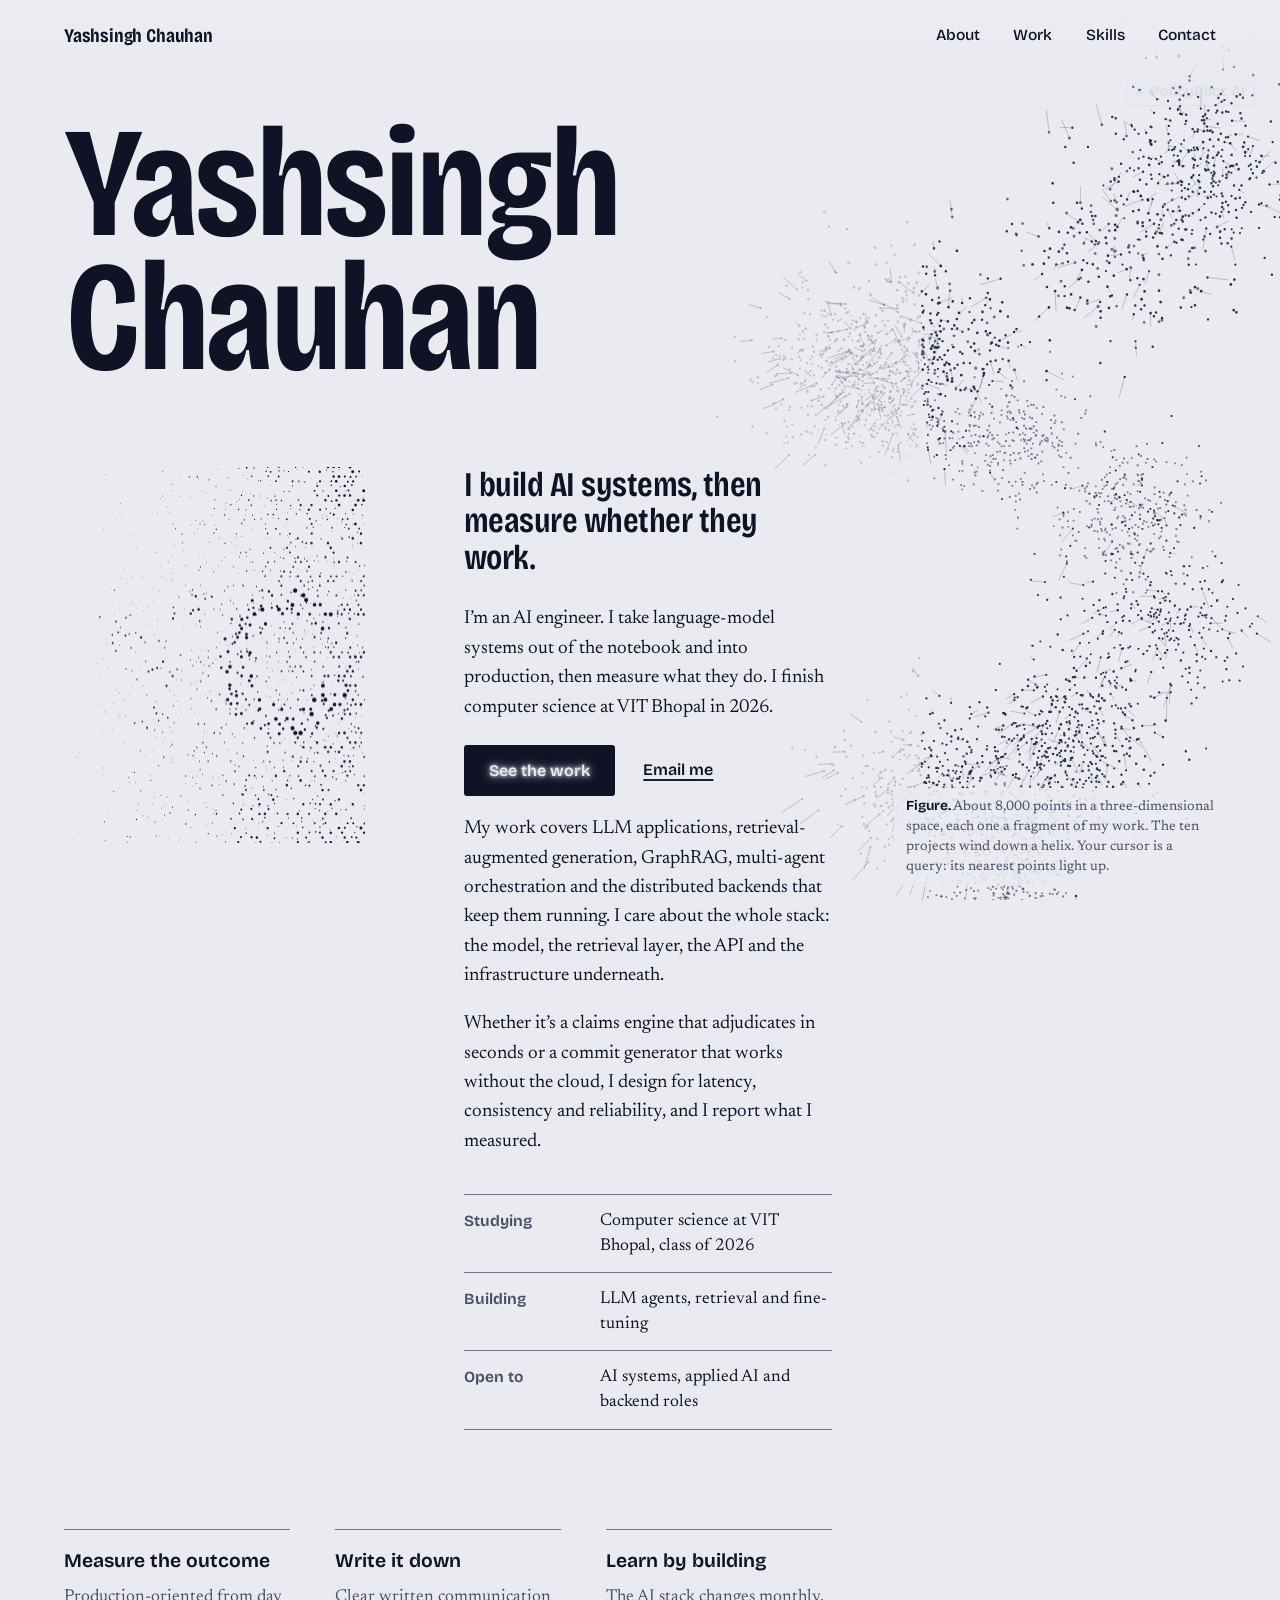
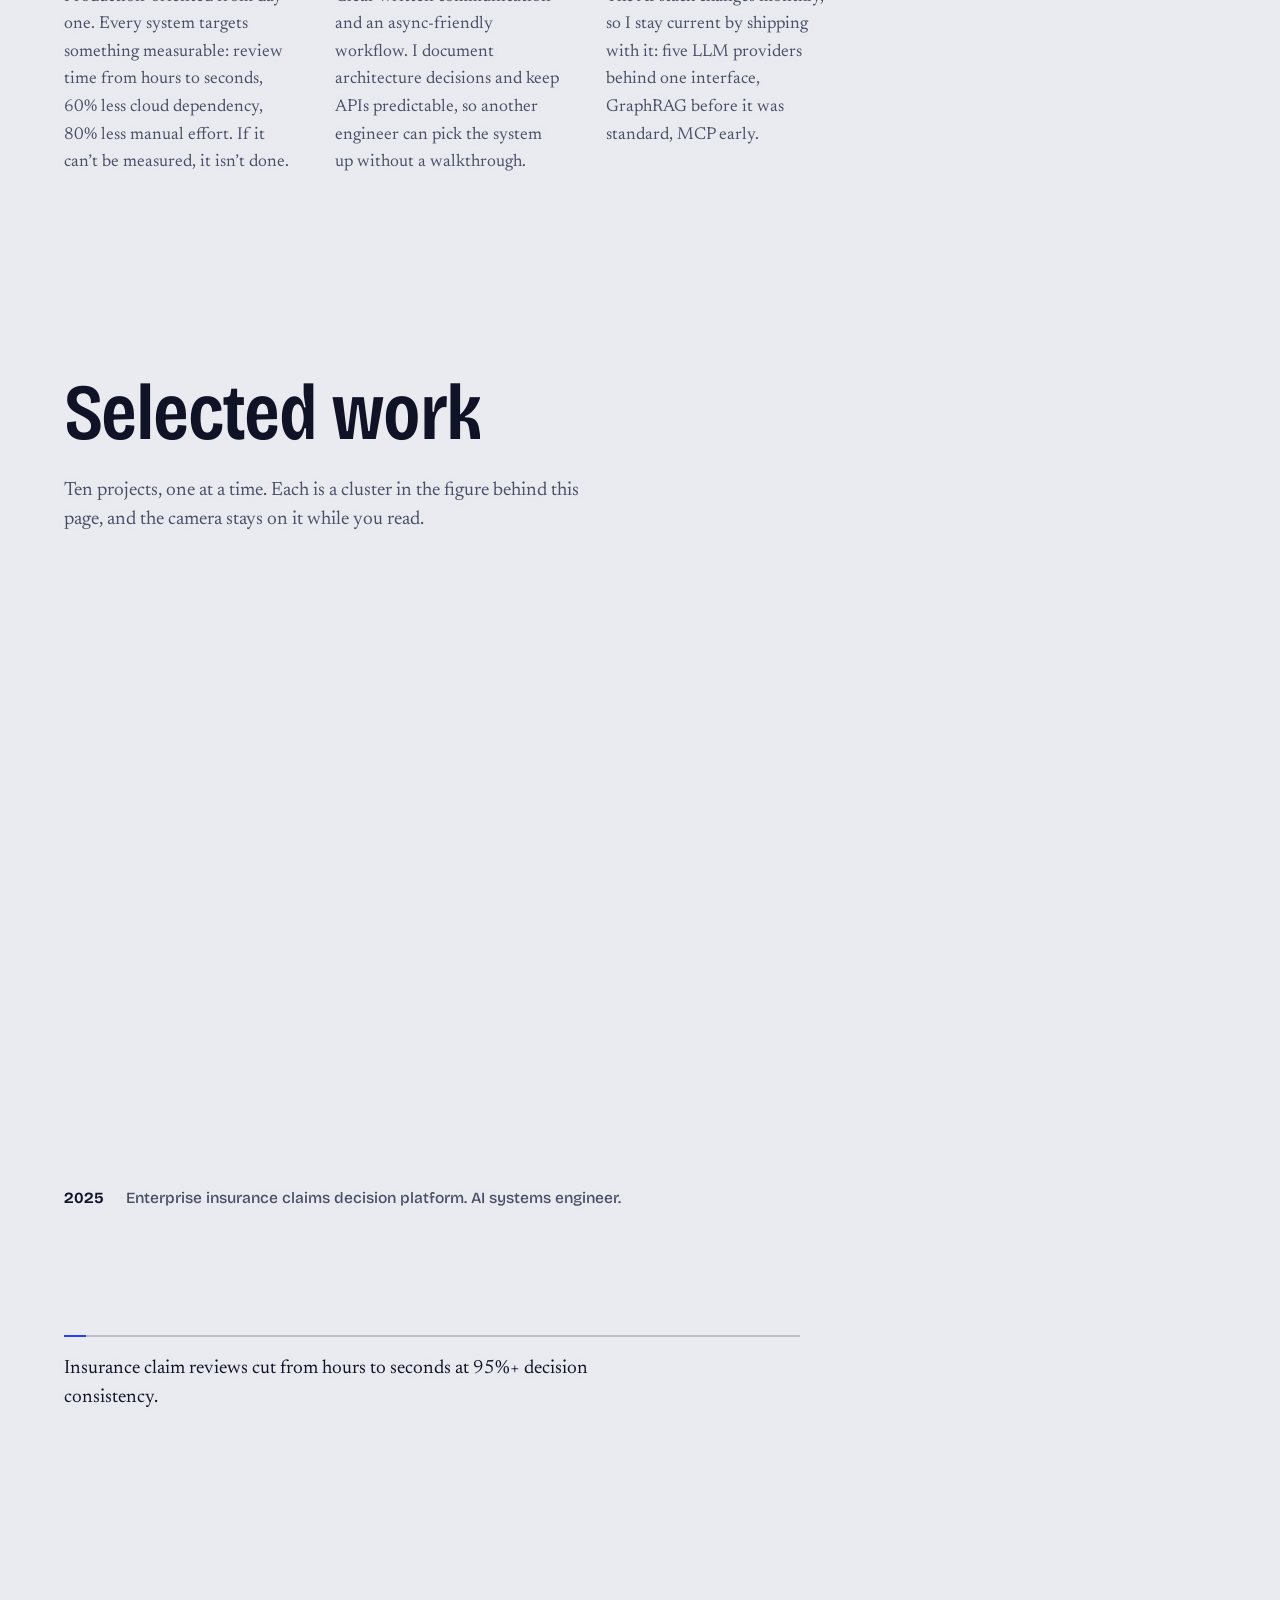
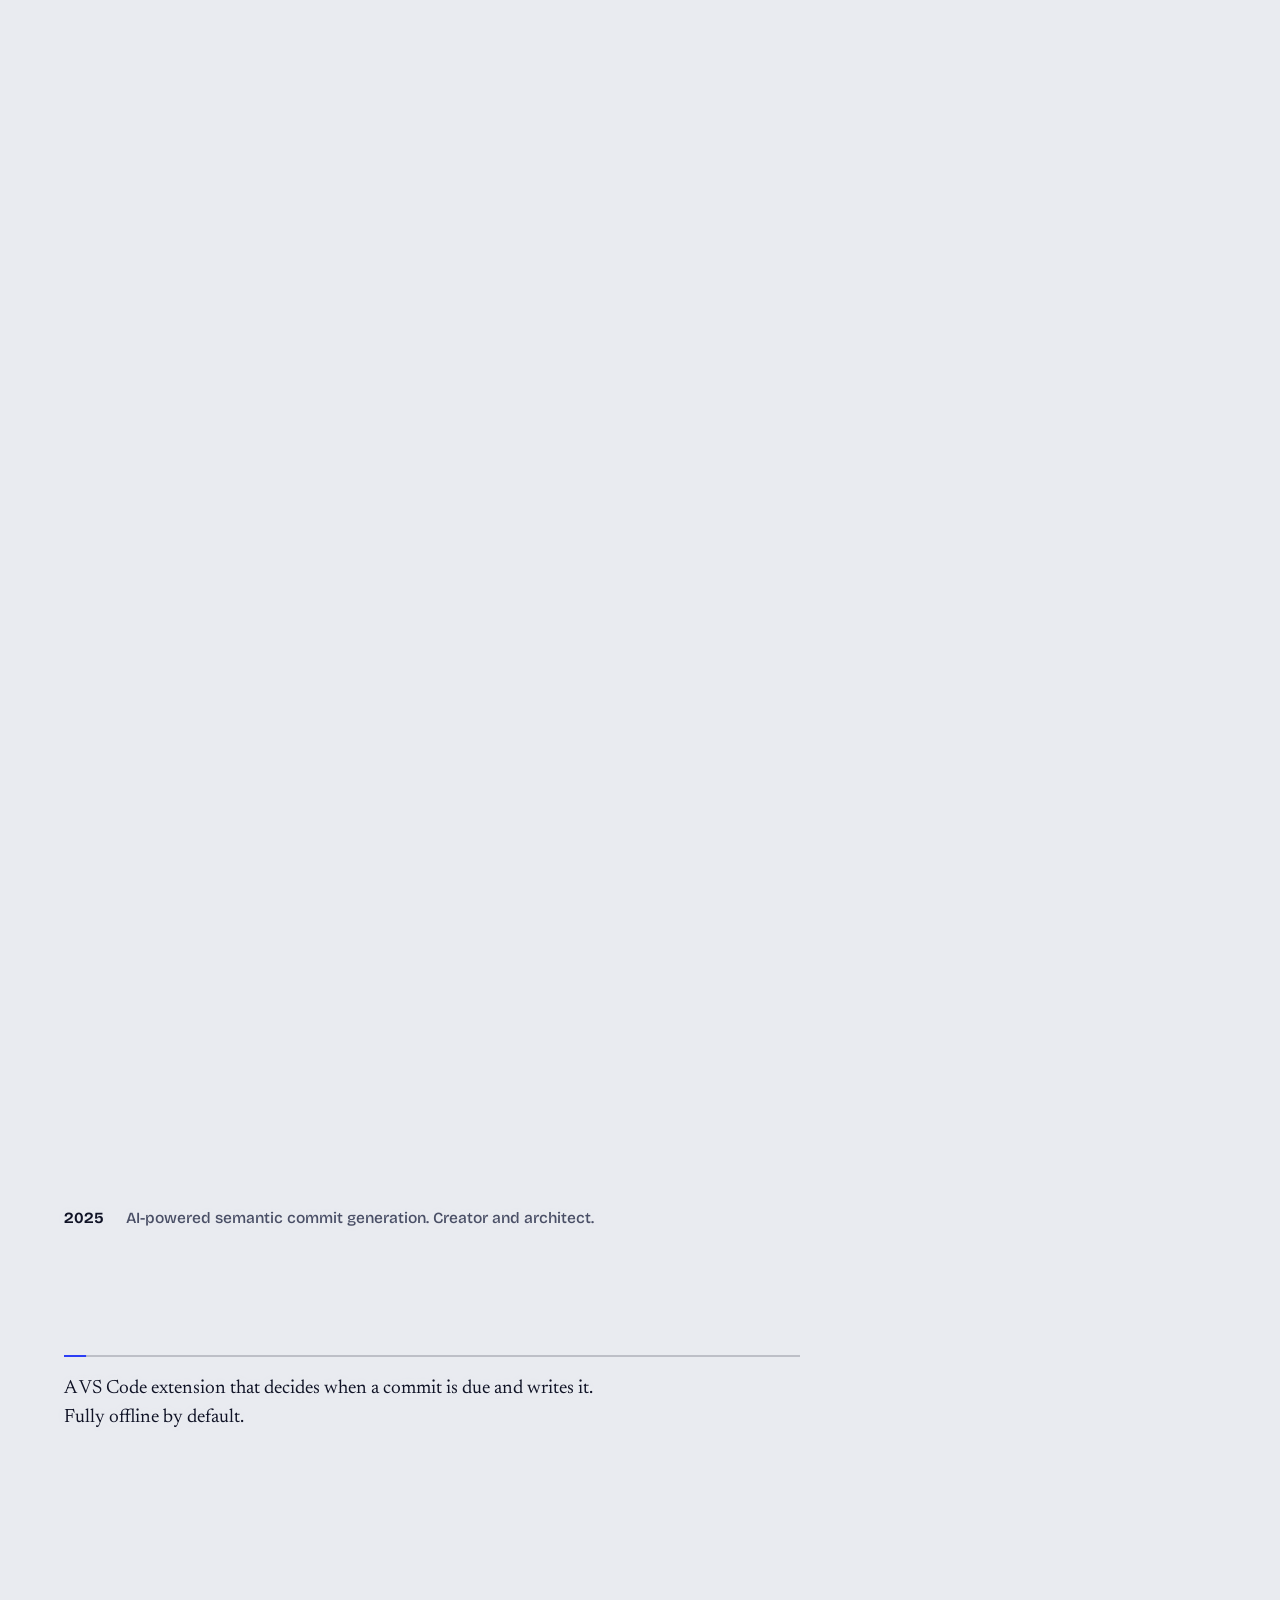
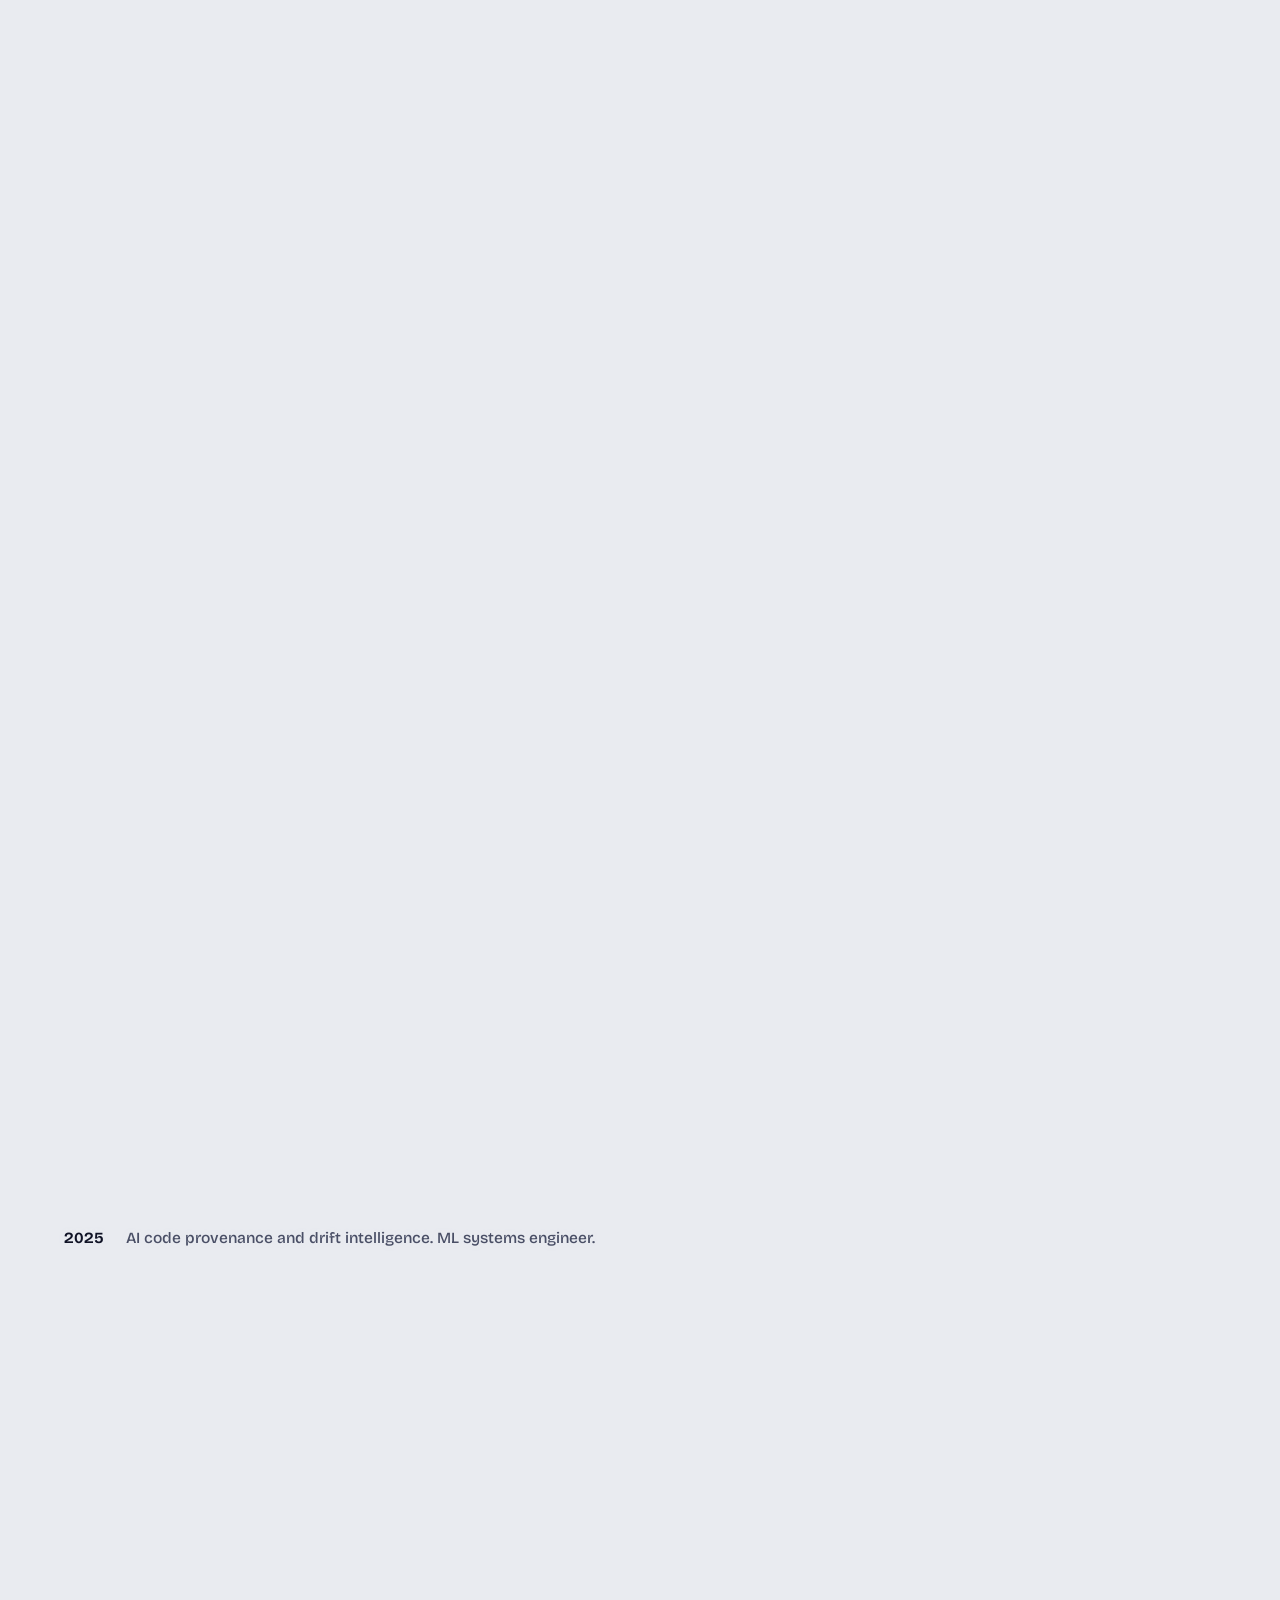
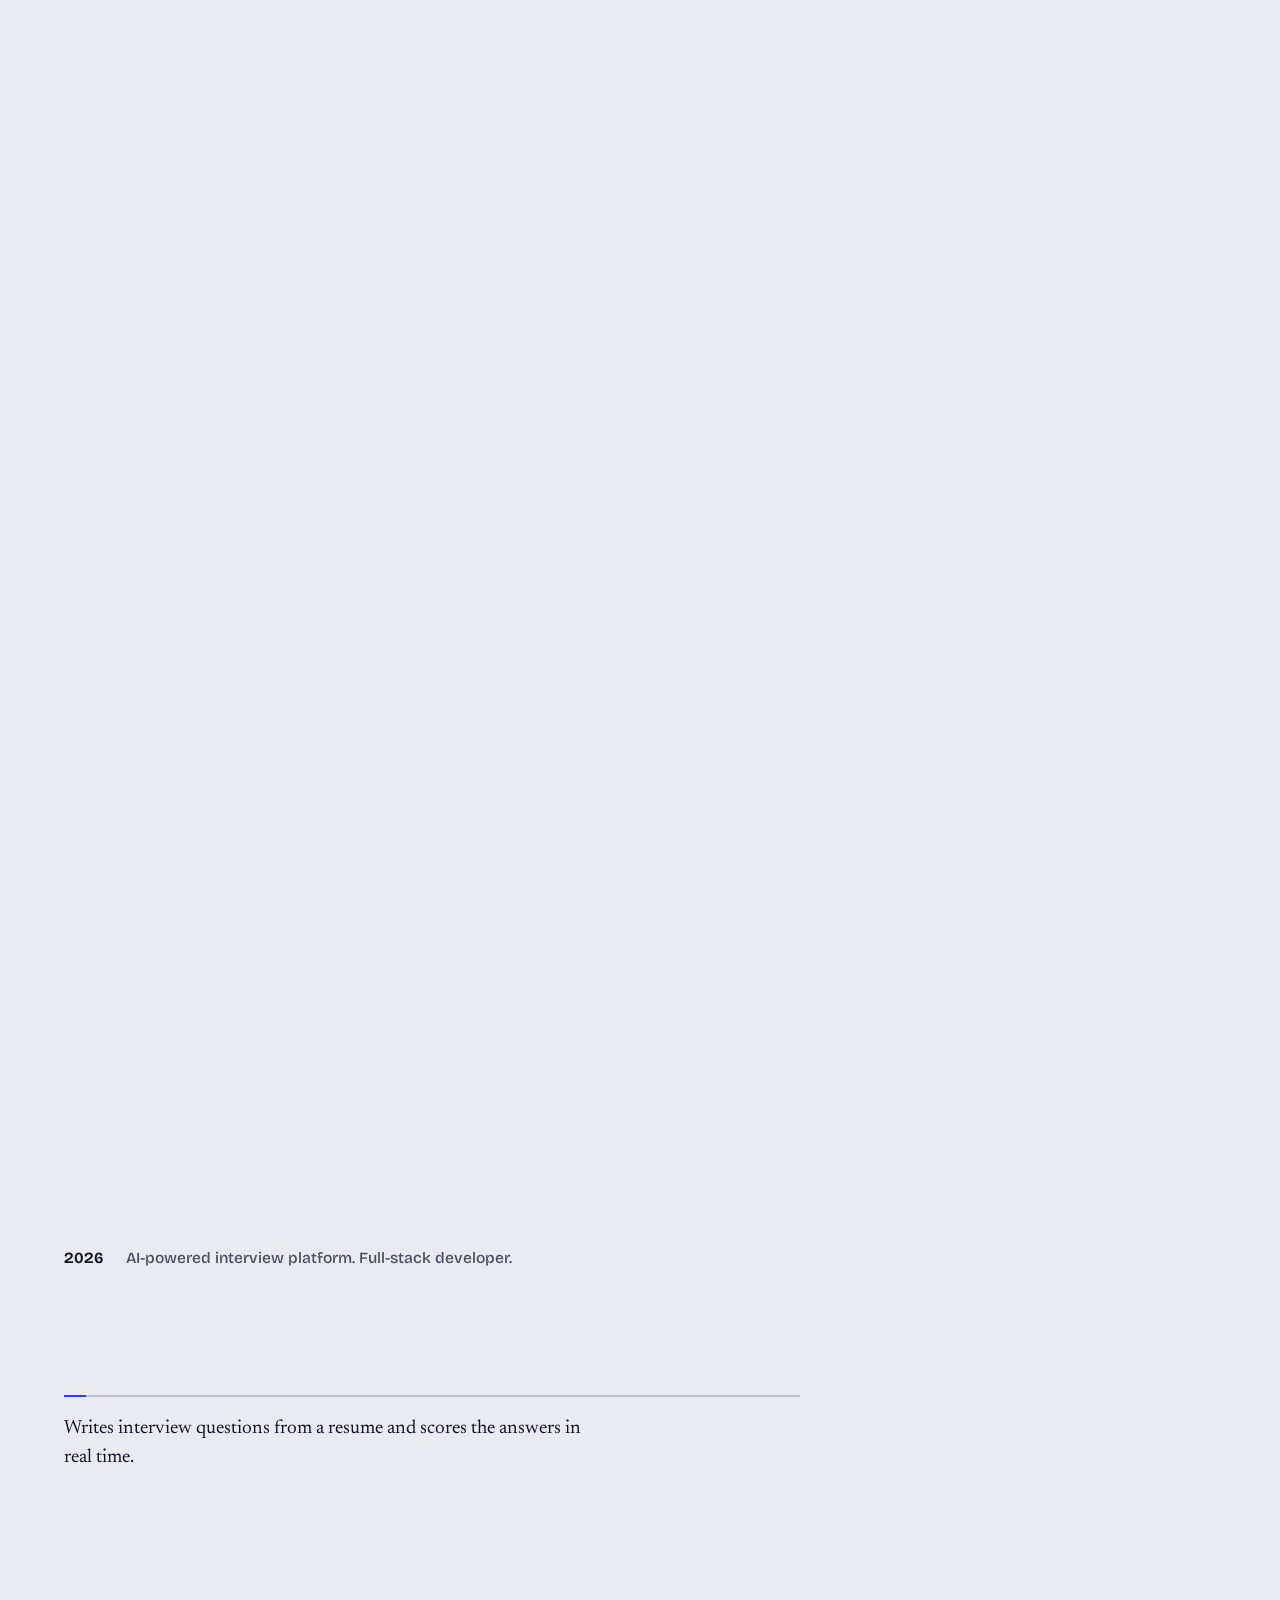
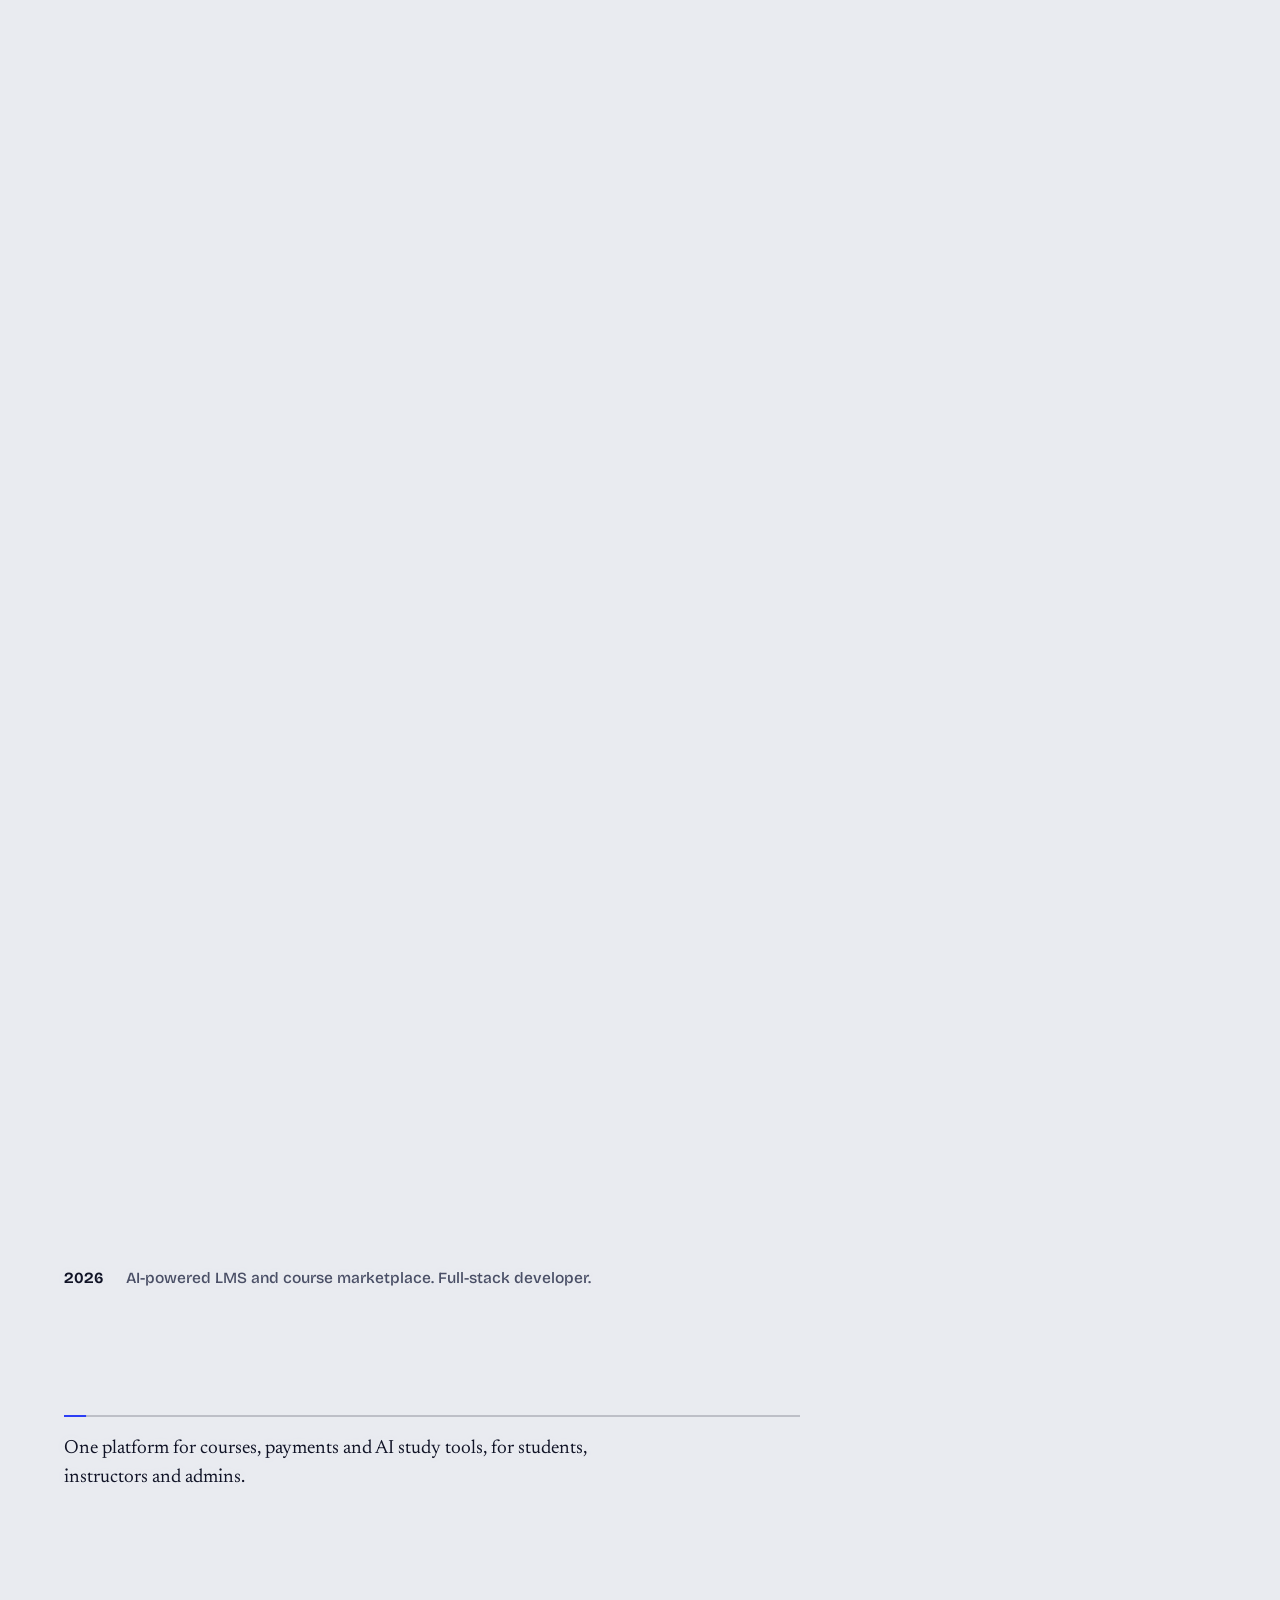
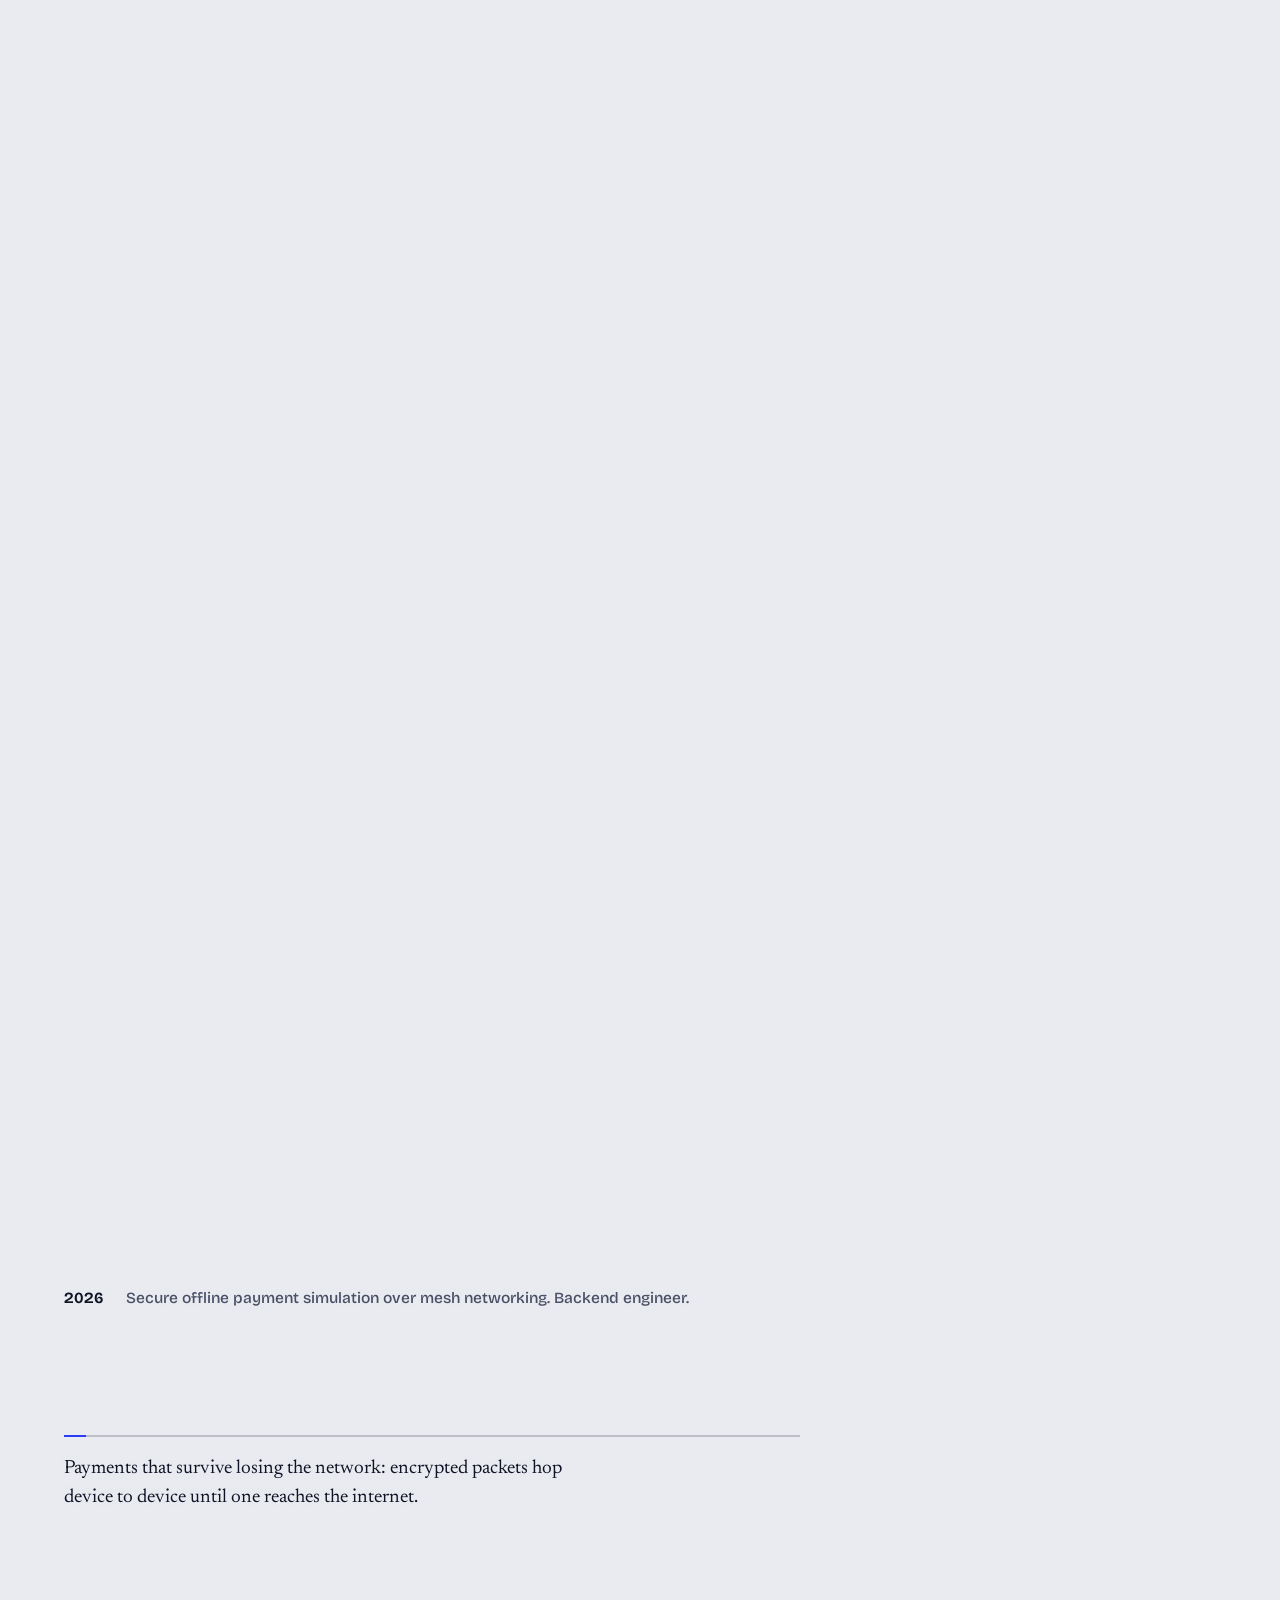
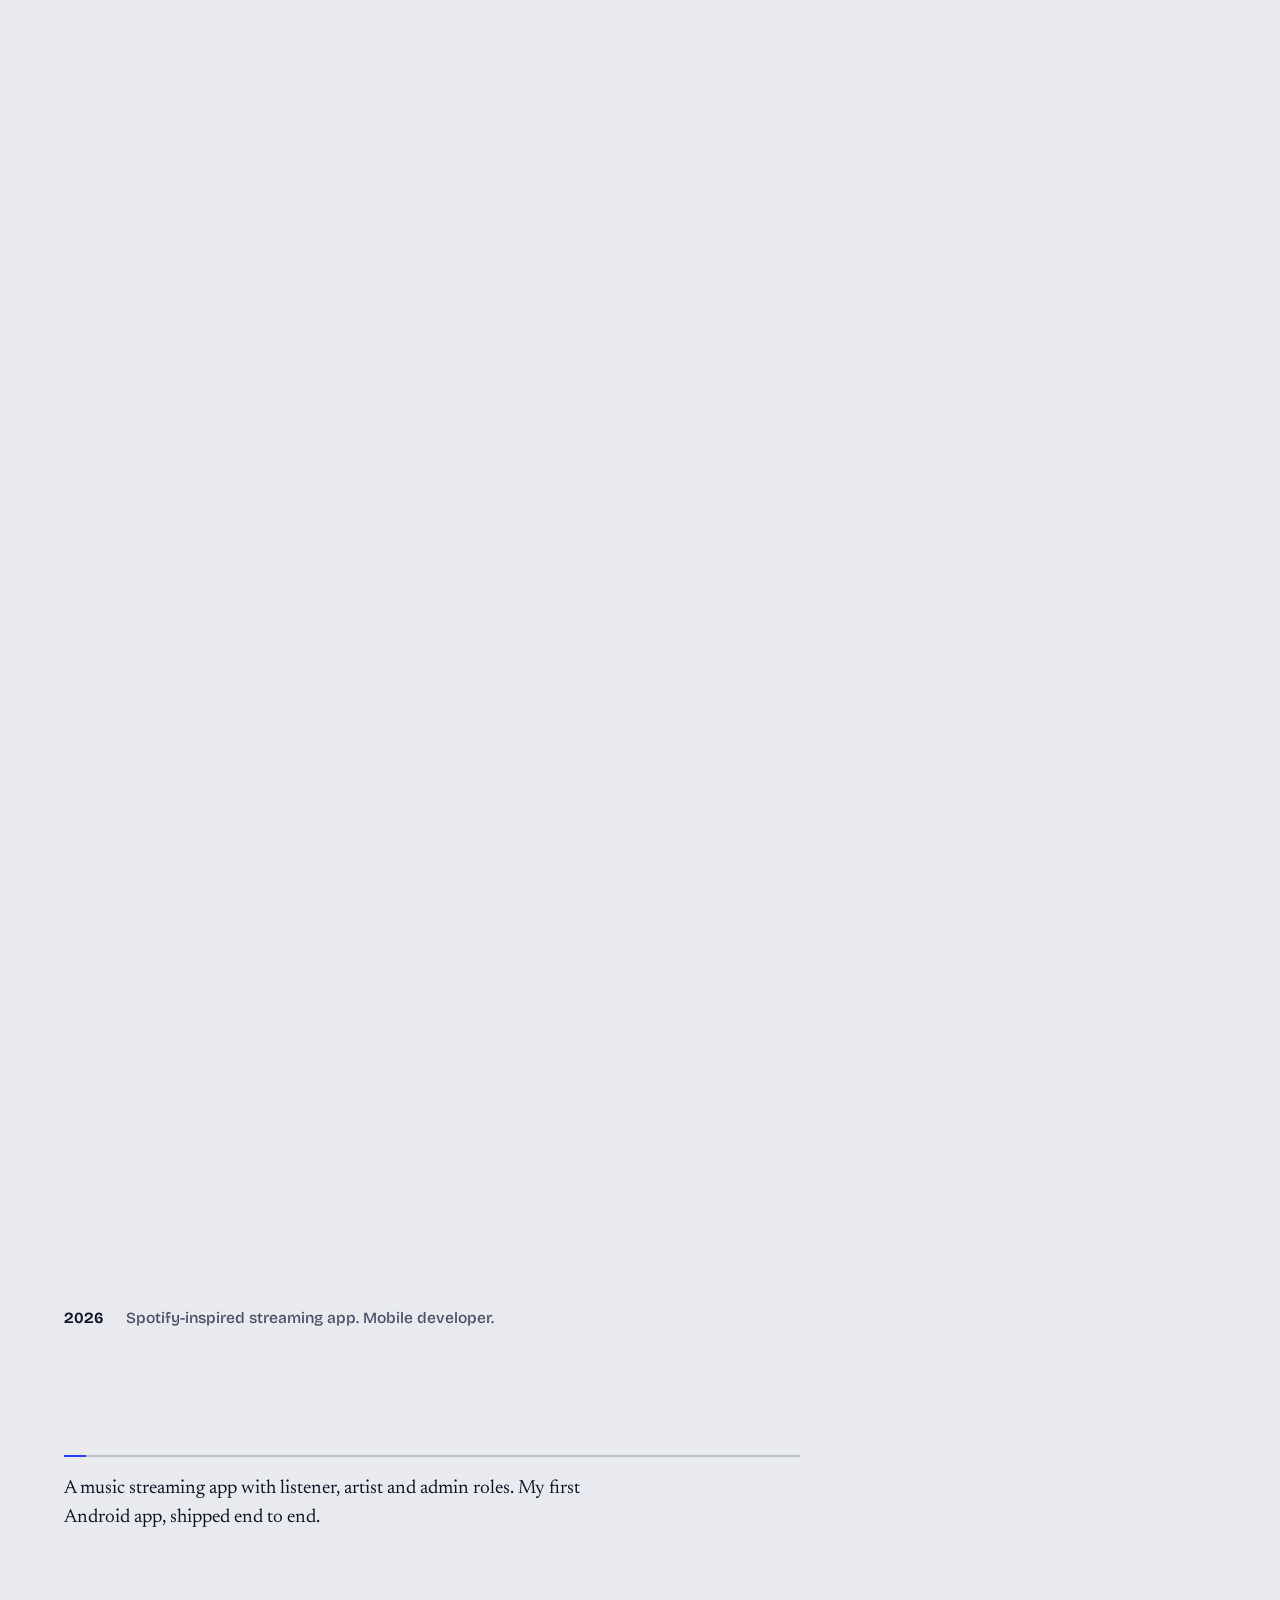
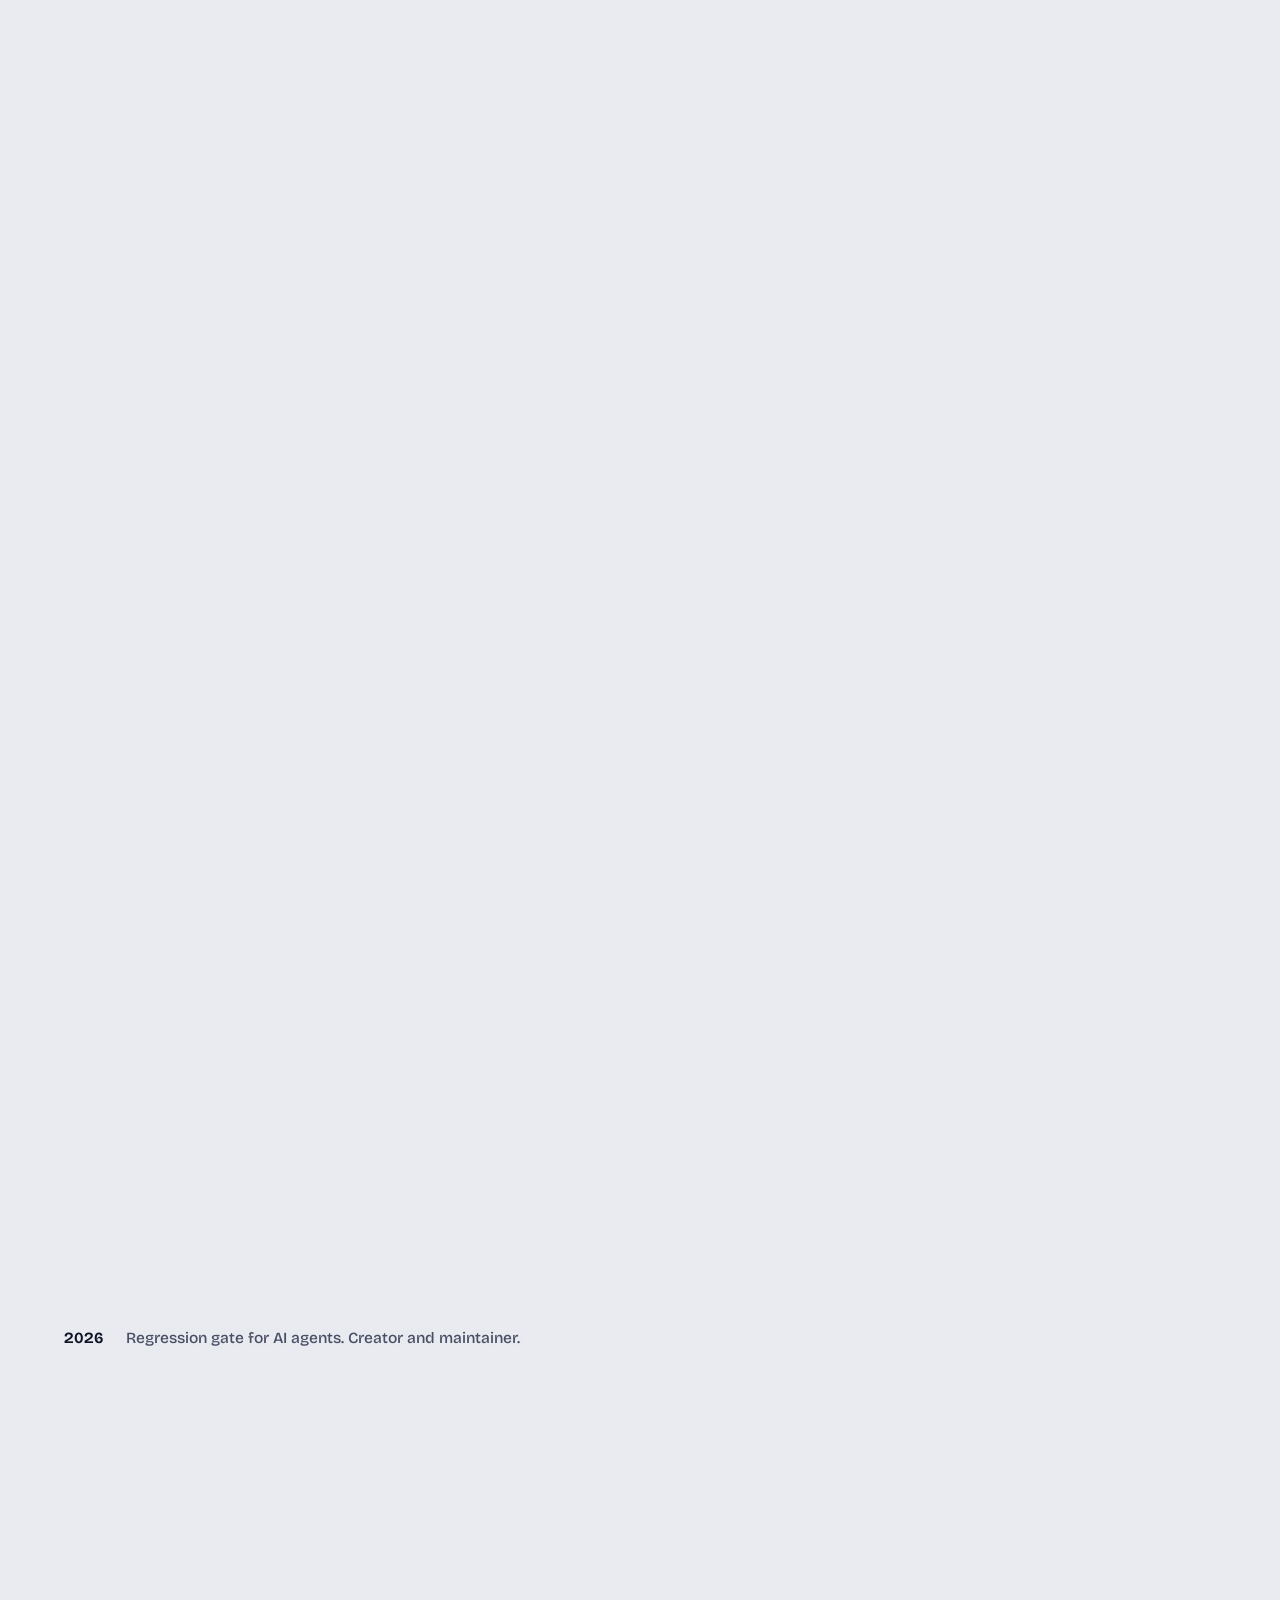
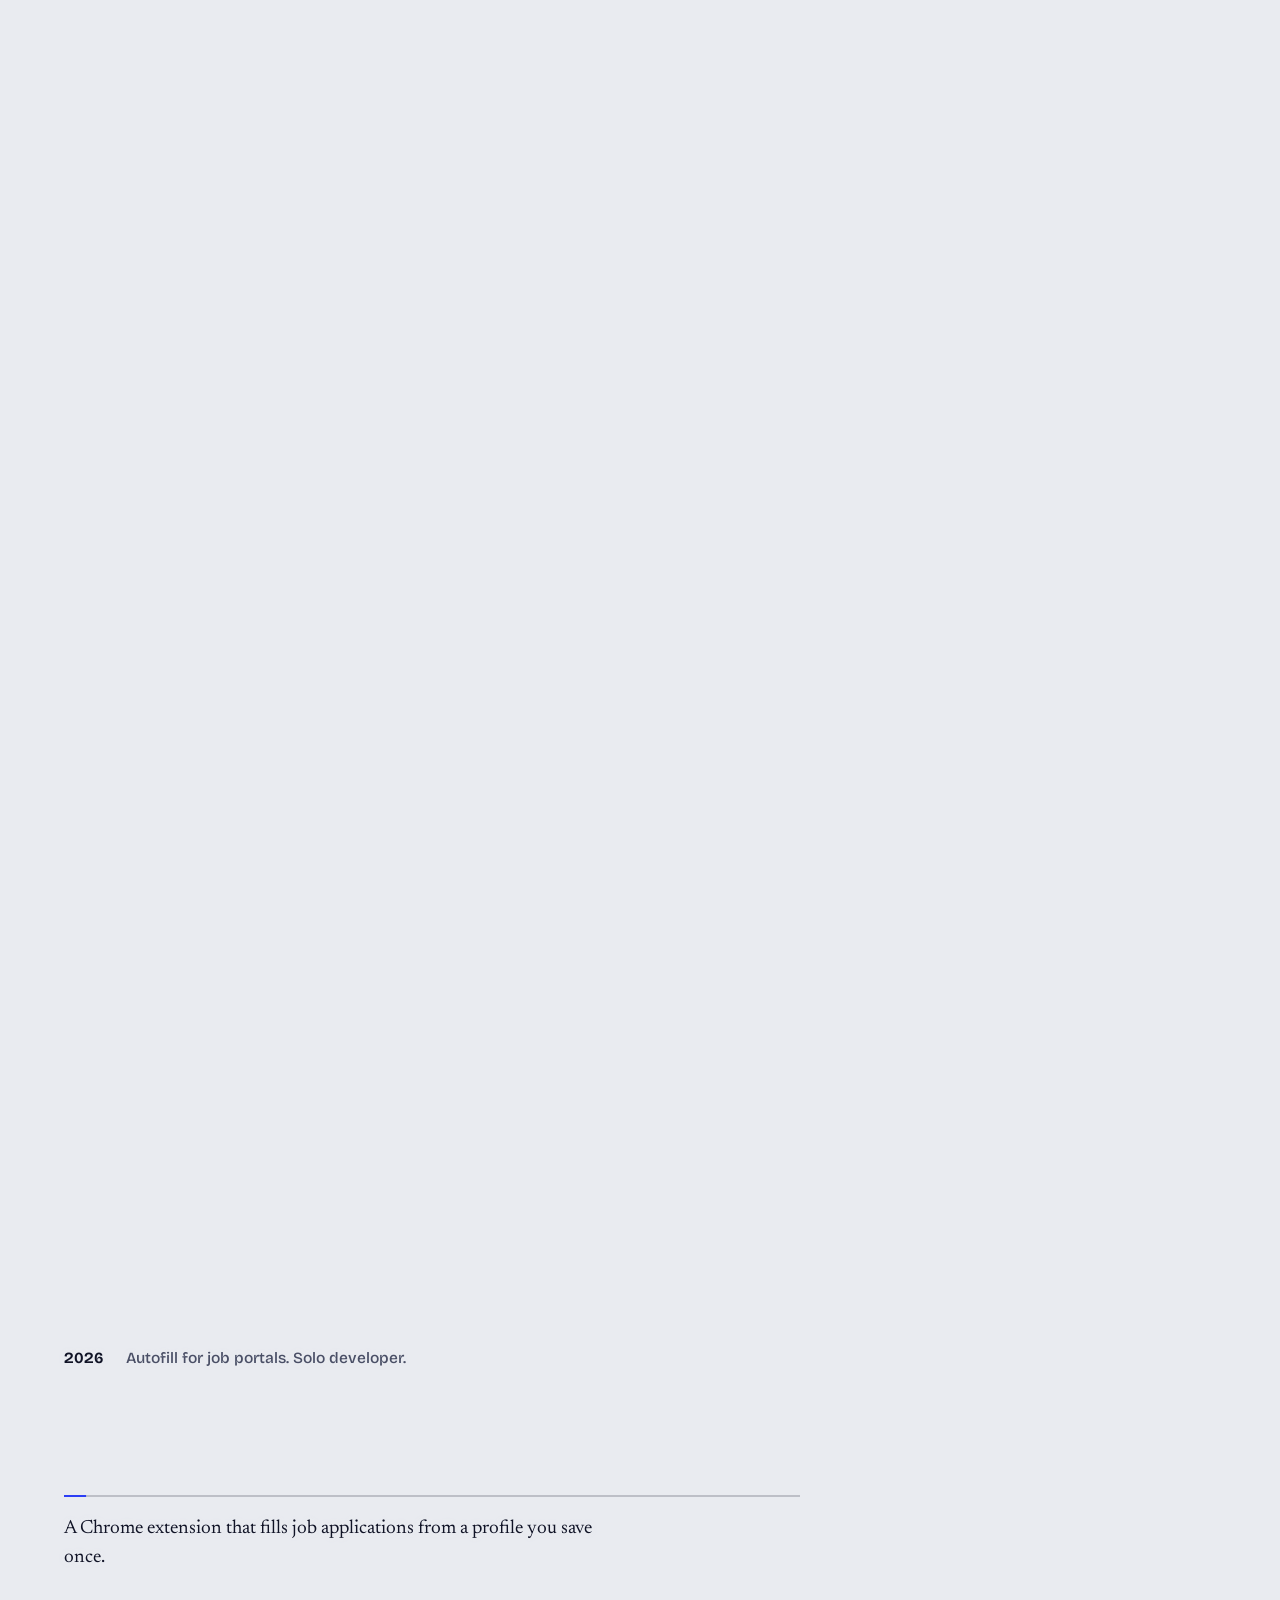
==== index.html @ b69f6126 "Intro: principle headings are h2 (no skipped level); more padding in the narrow-screen veils Co-Auth" ====
<!DOCTYPE html>
<html lang="en" class="no-js">
<head>
  <meta charset="UTF-8">
  <meta name="viewport" content="width=device-width, initial-scale=1">
  <title>Yashsingh Chauhan — AI engineer</title>
  <meta name="description" content="Yashsingh Chauhan is an AI engineer working on LLM agents, retrieval and fine-tuning. Ten shipped projects, each measured.">
  <meta name="theme-color" content="#E9EBF0">
  <meta property="og:type" content="website">
  <meta property="og:title" content="Yashsingh Chauhan — AI engineer">
  <meta property="og:description" content="I build AI systems, then measure whether they work.">
  <meta property="og:image" content="https://portfoliio-jet.vercel.app/assets/og.png">
  <meta name="twitter:card" content="summary_large_image">
  <link rel="preload" href="fonts/bricolage-grotesque-latin-wdth.woff2" as="font" type="font/woff2" crossorigin>
  <link rel="preload" href="fonts/newsreader-latin-opsz.woff2" as="font" type="font/woff2" crossorigin>
  <link rel="icon" href="data:image/svg+xml,%3Csvg xmlns=%27http://www.w3.org/2000/svg%27 viewBox=%270 0 32 32%27%3E%3Crect width=%2732%27 height=%2732%27 fill=%27%23E9EBF0%27/%3E%3Cg fill=%27%232C3EF5%27%3E%3Ccircle cx=%2716%27 cy=%2716%27 r=%274%27/%3E%3Ccircle cx=%277%27 cy=%279%27 r=%272%27/%3E%3Ccircle cx=%2725%27 cy=%2712%27 r=%272.4%27/%3E%3Ccircle cx=%2721%27 cy=%2726%27 r=%272%27/%3E%3Ccircle cx=%279%27 cy=%2724%27 r=%271.8%27/%3E%3C/g%3E%3C/svg%3E">
  <link rel="stylesheet" href="css/site.css">
  <link rel="stylesheet" href="css/home.css">
  <script>document.documentElement.className = 'js';</script>
</head>
<body>
  <a class="skip" href="#work">Skip to the work</a>

  <!-- The figure: drawn by js/scene.js. Decorative, so hidden from assistive tech. -->
  <canvas id="figure" class="figure" aria-hidden="true"></canvas>

  <header class="nav" id="nav">
    <a class="nav__mark" href="#top">Yashsingh Chauhan</a>
    <nav class="nav__links" aria-label="Sections">
      <a href="#about">About</a>
      <a href="#work">Work</a>
      <a href="#skills">Skills</a>
      <a href="#contact" class="nav__contact">Contact</a>
    </nav>
    <span class="nav__progress" id="progress" aria-hidden="true"></span>
  </header>

  <nav class="rail" id="rail" aria-label="Projects">
    <a href="#p-policypilot" data-i="0"><span>PolicyPilot AI</span></a>
    <a href="#p-semigit" data-i="1"><span>SemiGit</span></a>
    <a href="#p-provchain" data-i="2"><span>ProvChain</span></a>
    <a href="#p-interviewiq" data-i="3"><span>InterviewIQ</span></a>
    <a href="#p-classlyai" data-i="4"><span>ClasslyAI</span></a>
    <a href="#p-upimesh" data-i="5"><span>Offline UPI Mesh</span></a>
    <a href="#p-allears" data-i="6"><span>All-Ears</span></a>
    <a href="#p-fisherman" data-i="7"><span>Fisherman</span></a>
    <a href="#p-lazyform" data-i="8"><span>LazyForm</span></a>
    <a href="#p-loadbalancer" data-i="9"><span>Dispatch Load Balancer</span></a>
  </nav>

  <main>
    <!-- ========================== INTRODUCTION ========================== -->
    <span id="top" class="anchor"></span>
    <section class="intro" id="about" data-section="about">
      <div class="wrap">
        <h1 class="intro__name" aria-label="Yashsingh Chauhan"><span class="line"><span>Yashsingh</span></span><span class="line"><span>Chauhan</span></span></h1>
      </div>
      <div class="wrap intro__grid">
        <figure class="portrait" id="portrait" data-src="" data-alt="Monogram of the initials Y and C, drawn as a field of dots">
          <canvas class="portrait__cv" aria-hidden="true"></canvas>
        </figure>
        <div class="intro__body">
          <p class="intro__lead rv"><span>I build AI systems, then measure whether they work.</span></p>
          <p>I’m an AI engineer. I take language-model systems out of the notebook and into production, then measure what they do. I finish computer science at VIT Bhopal in 2026.</p>
          <p class="intro__actions">
            <a class="btn roll" href="#work" data-label="See the work"><span>See the work</span></a>
            <a class="link" href="mailto:yashchauhan2905@gmail.com">Email me</a>
          </p>
          <p>My work covers LLM applications, retrieval-augmented generation, GraphRAG, multi-agent orchestration and the distributed backends that keep them running. I care about the whole stack: the model, the retrieval layer, the API and the infrastructure underneath.</p>
          <p>Whether it’s a claims engine that adjudicates in seconds or a commit generator that works without the cloud, I design for latency, consistency and reliability, and I report what I measured.</p>
          <dl class="facts">
            <div><dt>Studying</dt><dd>Computer science at VIT Bhopal, class of 2026</dd></div>
            <div><dt>Building</dt><dd>LLM agents, retrieval and fine-tuning</dd></div>
            <div><dt>Open to</dt><dd>AI systems, applied AI and backend roles</dd></div>
          </dl>
        </div>
      </div>
      <div class="wrap principles">
        <div class="principle">
          <h2>Measure the outcome</h2>
          <p>Production-oriented from day one. Every system targets something measurable: review time from hours to seconds, 60% less cloud dependency, 80% less manual effort. If it can’t be measured, it isn’t done.</p>
        </div>
        <div class="principle">
          <h2>Write it down</h2>
          <p>Clear written communication and an async-friendly workflow. I document architecture decisions and keep APIs predictable, so another engineer can pick the system up without a walkthrough.</p>
        </div>
        <div class="principle">
          <h2>Learn by building</h2>
          <p>The AI stack changes monthly, so I stay current by shipping with it: five LLM providers behind one interface, GraphRAG before it was standard, MCP early.</p>
        </div>
      </div>
    </section>

    <!-- ========================== WORK ========================== -->
    <section class="work" id="work" data-section="work">
      <span id="projects" class="anchor"></span>
      <div class="wrap work__head">
        <h2 class="h2 rv"><span>Selected work</span></h2>
        <p class="work__lede">Ten projects, one at a time. Each is a cluster in the figure behind this page, and the camera stays on it while you read.</p>
      </div>

      <ol class="projects" id="rows">

        <li class="proj" id="p-policypilot" data-i="0">
          <div class="proj__pin">
            <div class="wrap proj__inner">
              <p class="proj__meta"><span class="proj__year">2025</span><span class="proj__role">Enterprise insurance claims decision platform. AI systems engineer.</span></p>
              <h3 class="proj__title" aria-label="PolicyPilot AI"><span class="line"><span>PolicyPilot AI</span></span></h3>
              <span class="proj__rule" aria-hidden="true"><i></i></span>
              <p class="proj__line">Insurance claim reviews cut from hours to seconds at 95%+ decision consistency.</p>
              <p class="proj__actions">
                <button class="btn roll proj__open" type="button" aria-expanded="false" aria-controls="case-0" data-label="Read the case" data-label-open="Close the case"><span>Read the case</span></button>
                <span class="proj__links">
                <a href="docs/policypilot.html">Read the docs</a>
                </span>
              </p>
              <div class="proj__case" id="case-0"><div class="proj__clip">
                <div class="case__cols">
                  <div><h4>Problem</h4><p>Claim reviews took hours of manual reading across 10,000+ policy clauses, and coverage decisions varied from person to person.</p></div>
                  <div><h4>Approach</h4><p>An adjudication platform that combines RAG, knowledge graphs, rule engines and multi-agent workflows, with a document pipeline for OCR, clause extraction and semantic indexing across 100,000+ documents.</p></div>
                  <div><h4>Result</h4><p>Review time went from hours to seconds at 95%+ decision consistency, with real-time clause retrieval at scale.</p></div>
                </div>
                <p class="case__stack">Built with FastAPI, LangGraph, FAISS, Ollama and Llama, RAG, knowledge graphs, multi-agent workflows.</p>
              </div></div>
            </div>
          </div>
        </li>

        <li class="proj" id="p-semigit" data-i="1">
          <div class="proj__pin">
            <div class="wrap proj__inner">
              <p class="proj__meta"><span class="proj__year">2025</span><span class="proj__role">AI-powered semantic commit generation. Creator and architect.</span></p>
              <h3 class="proj__title" aria-label="SemiGit"><span class="line"><span>SemiGit</span></span></h3>
              <span class="proj__rule" aria-hidden="true"><i></i></span>
              <p class="proj__line">A VS Code extension that decides when a commit is due and writes it. Fully offline by default.</p>
              <p class="proj__actions">
                <button class="btn roll proj__open" type="button" aria-expanded="false" aria-controls="case-1" data-label="Read the case" data-label-open="Close the case"><span>Read the case</span></button>
                <span class="proj__links">
                <a href="docs/semigit.html">Read the docs</a>
                </span>
              </p>
              <div class="proj__case" id="case-1"><div class="proj__clip">
                <div class="case__cols">
                  <div><h4>Problem</h4><p>Git history is noisy (“wip”, “fix”, “final2”) because commits happen when a developer feels done, not when a unit of work is. Existing tools format messages; none decide when a commit should happen or what it represents.</p></div>
                  <div><h4>Approach</h4><p>A local-first extension that watches your session, diffs code structurally with the TypeScript Compiler API, scores feature-level milestones and writes the Conventional Commit. Five optional AI providers (OpenAI, Claude, Gemini, DeepSeek, Ollama) sit behind one interface.</p></div>
                  <div><h4>Result</h4><p>One universal .vsix with SQLite in WebAssembly and no native modules, 90+ tests on a three-OS CI matrix, and output quality measured against real git history by a backtest harness.</p></div>
                </div>
                <p class="case__stack">Built with TypeScript, VS Code extension API, TypeScript Compiler API, multi-provider LLM, SQLite on WASM, Conventional Commits.</p>
              </div></div>
            </div>
          </div>
        </li>

        <li class="proj" id="p-provchain" data-i="2">
          <div class="proj__pin">
            <div class="wrap proj__inner">
              <p class="proj__meta"><span class="proj__year">2025</span><span class="proj__role">AI code provenance and drift intelligence. ML systems engineer.</span></p>
              <h3 class="proj__title" aria-label="ProvChain"><span class="line"><span>ProvChain</span></span></h3>
              <span class="proj__rule" aria-hidden="true"><i></i></span>
              <p class="proj__line">Audits AI-generated code against 200+ live CVEs and cuts manual security review by 80%.</p>
              <p class="proj__actions">
                <button class="btn roll proj__open" type="button" aria-expanded="false" aria-controls="case-2" data-label="Read the case" data-label-open="Close the case"><span>Read the case</span></button>
                <span class="proj__links">
                <a href="docs/provchain.html">Read the docs</a>
                </span>
              </p>
              <div class="proj__case" id="case-2"><div class="proj__clip">
                <div class="case__cols">
                  <div><h4>Problem</h4><p>AI-generated code enters codebases unaudited and carries vulnerable patterns that manual review can’t catch at scale.</p></div>
                  <div><h4>Approach</h4><p>A provenance engine that checks generated code against 200+ live CVE records. A multi-signal risk score combines drift detection, CVSS severity and semantic similarity, and an embeddings-based retrieval step writes the explanation and the fix.</p></div>
                  <div><h4>Result</h4><p>Manual security review effort down by 80%, with explainable risk classification wired into CI/CD.</p></div>
                </div>
                <p class="case__stack">Built with ML risk scoring, CVE and CVSS data, drift detection, embeddings, CI/CD security.</p>
              </div></div>
            </div>
          </div>
        </li>

        <li class="proj" id="p-interviewiq" data-i="3">
          <div class="proj__pin">
            <div class="wrap proj__inner">
              <p class="proj__meta"><span class="proj__year">2026</span><span class="proj__role">AI-powered interview platform. Full-stack developer.</span></p>
              <h3 class="proj__title" aria-label="InterviewIQ"><span class="line"><span>InterviewIQ</span></span></h3>
              <span class="proj__rule" aria-hidden="true"><i></i></span>
              <p class="proj__line">Writes interview questions from a resume and scores the answers in real time.</p>
              <p class="proj__actions">
                <button class="btn roll proj__open" type="button" aria-expanded="false" aria-controls="case-3" data-label="Read the case" data-label-open="Close the case"><span>Read the case</span></button>
                <span class="proj__links">
                <a href="https://interviewiq-vm8j.onrender.com" target="_blank" rel="noopener">Live site</a>
                <a href="docs/interviewiq.html">Read the docs</a>
                <a href="https://github.com/AIZEN-Hado/3.interviewIQ" target="_blank" rel="noopener">Source on GitHub</a>
                </span>
              </p>
              <div class="proj__case" id="case-3"><div class="proj__clip">
                <div class="case__cols">
                  <div><h4>Problem</h4><p>Hiring pipelines lean on slow, subjective screening. Interviews are inconsistent and feedback arrives late or never.</p></div>
                  <div><h4>Approach</h4><p>A full-stack platform that generates questions from resume data and job requirements, evaluates candidate responses in real time and shows performance analytics, on a modular async backend built for low-latency evaluation.</p></div>
                  <div><h4>Result</h4><p>An automated pipeline from interview creation to structured candidate assessment, with real-time scoring dashboards.</p></div>
                </div>
                <p class="case__stack">Built with React, Tailwind CSS, Node.js, Express, MongoDB, JWT, LLM integration.</p>
              </div></div>
            </div>
          </div>
        </li>

        <li class="proj" id="p-classlyai" data-i="4">
          <div class="proj__pin">
            <div class="wrap proj__inner">
              <p class="proj__meta"><span class="proj__year">2026</span><span class="proj__role">AI-powered LMS and course marketplace. Full-stack developer.</span></p>
              <h3 class="proj__title" aria-label="ClasslyAI"><span class="line"><span>ClasslyAI</span></span></h3>
              <span class="proj__rule" aria-hidden="true"><i></i></span>
              <p class="proj__line">One platform for courses, payments and AI study tools, for students, instructors and admins.</p>
              <p class="proj__actions">
                <button class="btn roll proj__open" type="button" aria-expanded="false" aria-controls="case-4" data-label="Read the case" data-label-open="Close the case"><span>Read the case</span></button>
                <span class="proj__links">
                <a href="https://classlyai-1.onrender.com" target="_blank" rel="noopener">Live site</a>
                <a href="docs/classlyai.html">Read the docs</a>
                <a href="https://github.com/AIZEN-Hado/CLASSLYAI" target="_blank" rel="noopener">Source on GitHub</a>
                </span>
              </p>
              <div class="proj__case" id="case-4"><div class="proj__clip">
                <div class="case__cols">
                  <div><h4>Problem</h4><p>Teaching, course sales, student engagement and AI-assisted learning live in separate tools, so instructors and students juggle fragmented platforms.</p></div>
                  <div><h4>Approach</h4><p>A unified LMS where students browse, pay (Stripe) and learn, instructors publish and analyze course performance, and admins monitor the platform. AI tools handle notes, quizzes and answer checking; sign-in is by Google.</p></div>
                  <div><h4>Result</h4><p>A full three-role workflow with payments, progress tracking, quizzes, analytics and AI assistance in one product.</p></div>
                </div>
                <p class="case__stack">Built with React 19, Vite, Tailwind CSS, Node.js, Express, MongoDB, Stripe, Google OAuth.</p>
              </div></div>
            </div>
          </div>
        </li>

        <li class="proj" id="p-upimesh" data-i="5">
          <div class="proj__pin">
            <div class="wrap proj__inner">
              <p class="proj__meta"><span class="proj__year">2026</span><span class="proj__role">Secure offline payment simulation over mesh networking. Backend engineer.</span></p>
              <h3 class="proj__title" aria-label="Offline UPI Mesh"><span class="line"><span>Offline UPI Mesh</span></span></h3>
              <span class="proj__rule" aria-hidden="true"><i></i></span>
              <p class="proj__line">Payments that survive losing the network: encrypted packets hop device to device until one reaches the internet.</p>
              <p class="proj__actions">
                <button class="btn roll proj__open" type="button" aria-expanded="false" aria-controls="case-5" data-label="Read the case" data-label-open="Close the case"><span>Read the case</span></button>
                <span class="proj__links">
                <a href="docs/upimesh.html">Read the docs</a>
                <a href="https://github.com/AIZEN-Hado/Offline_upi" target="_blank" rel="noopener">Source on GitHub</a>
                </span>
              </p>
              <div class="proj__case" id="case-5"><div class="proj__clip">
                <div class="case__cols">
                  <div><h4>Problem</h4><p>Digital payments fail completely without internet access, a real gap in low-connectivity regions.</p></div>
                  <div><h4>Approach</h4><p>A Spring Boot backend that simulates offline UPI payments. Each transaction is encrypted (RSA and AES-GCM), wrapped in a TTL-bound mesh packet and gossiped device to device until a bridge device with internet relays it to the server for settlement.</p></div>
                  <div><h4>Result</h4><p>An end-to-end, cryptographically secure payment flow that survives total network loss on the sender’s side, with gossip-based packet propagation.</p></div>
                </div>
                <p class="case__stack">Built with Java, Spring Boot, RSA and AES-GCM, mesh networking, gossip protocol.</p>
              </div></div>
            </div>
          </div>
        </li>

        <li class="proj" id="p-allears" data-i="6">
          <div class="proj__pin">
            <div class="wrap proj__inner">
              <p class="proj__meta"><span class="proj__year">2026</span><span class="proj__role">Spotify-inspired streaming app. Mobile developer.</span></p>
              <h3 class="proj__title" aria-label="All-Ears"><span class="line"><span>All-Ears</span></span></h3>
              <span class="proj__rule" aria-hidden="true"><i></i></span>
              <p class="proj__line">A music streaming app with listener, artist and admin roles. My first Android app, shipped end to end.</p>
              <p class="proj__actions">
                <button class="btn roll proj__open" type="button" aria-expanded="false" aria-controls="case-6" data-label="Read the case" data-label-open="Close the case"><span>Read the case</span></button>
                <span class="proj__links">
                <a href="docs/allears.html">Read the docs</a>
                <a href="https://github.com/AIZEN-Hado/ALL-EARS" target="_blank" rel="noopener">Source on GitHub</a>
                </span>
              </p>
              <div class="proj__case" id="case-6"><div class="proj__clip">
                <div class="case__cols">
                  <div><h4>Problem</h4><p>A real music platform means solving auth, roles, playback, uploads, moderation and analytics together. It’s a full product, not a tutorial app.</p></div>
                  <div><h4>Approach</h4><p>A React Native and Expo app with Google sign-in and role-based access for listeners, artists and admins. Playback has queue, shuffle and repeat; artists upload tracks with cover art; admins approve content and manage users. Everything runs on Firebase.</p></div>
                  <div><h4>Result</h4><p>My first Android app, shipped end to end: authentication, audio playback and queue management, role-based navigation, and a larger React Native codebase kept in order.</p></div>
                </div>
                <p class="case__stack">Built with React Native, Expo 54, TypeScript, Expo Router, NativeWind, Firebase, Expo AV.</p>
              </div></div>
            </div>
          </div>
        </li>

        <li class="proj" id="p-fisherman" data-i="7">
          <div class="proj__pin">
            <div class="wrap proj__inner">
              <p class="proj__meta"><span class="proj__year">2026</span><span class="proj__role">Regression gate for AI agents. Creator and maintainer.</span></p>
              <h3 class="proj__title" aria-label="Fisherman"><span class="line"><span>Fisherman</span></span></h3>
              <span class="proj__rule" aria-hidden="true"><i></i></span>
              <p class="proj__line">CI for LLM agents. It tells a real regression from noise before you merge.</p>
              <p class="proj__actions">
                <button class="btn roll proj__open" type="button" aria-expanded="false" aria-controls="case-7" data-label="Read the case" data-label-open="Close the case"><span>Read the case</span></button>
                <span class="proj__links">
                <a href="https://github.com/AIZEN-Hado/Fisherman" target="_blank" rel="noopener">Source on GitHub</a>
                </span>
              </p>
              <div class="proj__case" id="case-7"><div class="proj__clip">
                <div class="case__cols">
                  <div><h4>Problem</h4><p>Agents break silently. Changing a prompt, swapping a model or editing a tool can shift behaviour, and unit tests can’t say whether things got worse because agent behaviour is probabilistic and multi-turn.</p></div>
                  <div><h4>Approach</h4><p>Replay the same eval suite on the old and new version, then let statistics decide. McNemar’s exact test sets the verdict and a paired bootstrap reports the effect size. Cases mix deterministic rules with an LLM judge that is itself scored against a human-labelled set. Simulated users with hidden goals, including adversarial ones, test multi-turn behaviour.</p></div>
                  <div><h4>Result</h4><p>A merge gate that exits 2 on a significant regression, runs in GitHub Actions and works with any LiteLLM provider. Runs are traced with OpenTelemetry into SQLite, a read-only dashboard computes the same verdict as CI, and an offline suite of 359 tests needs no API keys.</p></div>
                </div>
                <p class="case__stack">Built with Python, OpenTelemetry, SQLite, LiteLLM, FastAPI, McNemar and bootstrap statistics, GitHub Actions.</p>
              </div></div>
            </div>
          </div>
        </li>

        <li class="proj" id="p-lazyform" data-i="8">
          <div class="proj__pin">
            <div class="wrap proj__inner">
              <p class="proj__meta"><span class="proj__year">2026</span><span class="proj__role">Autofill for job portals. Solo developer.</span></p>
              <h3 class="proj__title" aria-label="LazyForm"><span class="line"><span>LazyForm</span></span></h3>
              <span class="proj__rule" aria-hidden="true"><i></i></span>
              <p class="proj__line">A Chrome extension that fills job applications from a profile you save once.</p>
              <p class="proj__actions">
                <button class="btn roll proj__open" type="button" aria-expanded="false" aria-controls="case-8" data-label="Read the case" data-label-open="Close the case"><span>Read the case</span></button>
                <span class="proj__links">
                <a href="https://github.com/AIZEN-Hado/LazyForm" target="_blank" rel="noopener">Source on GitHub</a>
                </span>
              </p>
              <div class="proj__case" id="case-8"><div class="proj__clip">
                <div class="case__cols">
                  <div><h4>Problem</h4><p>Every job portal asks for the same name, work history and “Are you authorized to work?” answer, and every portal words and lays them out differently.</p></div>
                  <div><h4>Approach</h4><p>You save a profile once. On an application the extension reads each question from its label, ARIA text, placeholder and section heading, works out what it asks, and fills it. Auto-apply mode carries on through every step and page until you press Stop. It never submits, never ticks consent boxes and never overwrites what you typed.</p></div>
                  <div><h4>Result</h4><p>A Manifest V3 extension where all data stays in the browser, with no server and no network calls. 111 Playwright checks run the real extension in Chromium against Greenhouse-, Lever- and React-style forms, multi-step pages and a hostile page.</p></div>
                </div>
                <p class="case__stack">Built with JavaScript, Chrome Manifest V3, chrome.storage, Playwright.</p>
              </div></div>
            </div>
          </div>
        </li>

        <li class="proj" id="p-loadbalancer" data-i="9">
          <div class="proj__pin">
            <div class="wrap proj__inner">
              <p class="proj__meta"><span class="proj__year">2026</span><span class="proj__role">Priority-aware fleet allocation. Solo developer.</span></p>
              <h3 class="proj__title" aria-label="Dispatch Load Balancer"><span class="line"><span>Dispatch Load</span></span><span class="line"><span>Balancer</span></span></h3>
              <span class="proj__rule" aria-hidden="true"><i></i></span>
              <p class="proj__line">A REST service that assigns delivery orders to vehicles by priority and capacity, and plans short routes.</p>
              <p class="proj__actions">
                <button class="btn roll proj__open" type="button" aria-expanded="false" aria-controls="case-9" data-label="Read the case" data-label-open="Close the case"><span>Read the case</span></button>
                <span class="proj__links">
                <a href="https://github.com/AIZEN-Hado/LoadBALANCER" target="_blank" rel="noopener">Source on GitHub</a>
                </span>
              </p>
              <div class="proj__case" id="case-9"><div class="proj__clip">
                <div class="case__cols">
                  <div><h4>Problem</h4><p>Orders have priorities and weights, vehicles have capacities and positions, and the fleet can’t carry everything. Higher-priority orders must win, and nothing may exceed a vehicle’s capacity.</p></div>
                  <div><h4>Approach</h4><p>Orders are placed HIGH, then MEDIUM, then LOW onto the vehicle and route position that adds the least Haversine distance. A bounded swap pass trades one order for unassigned ones that fit, and 2-opt shortens each route. The optimizer is pure and deterministic, so the same data always gives the same plan.</p></div>
                  <div><h4>Result</h4><p>On the official 30 orders and 5 vehicles it places all 12 HIGH, all 8 MEDIUM and 4 of 10 LOW orders, filling every vehicle to capacity, and lists the 6 it can’t carry with a reason. 16 unit and 6 PostgreSQL integration tests pass.</p></div>
                </div>
                <p class="case__stack">Built with Java 21, Spring Boot 3.5, PostgreSQL 16, Flyway, springdoc (Swagger UI), JUnit 5, Docker Compose.</p>
              </div></div>
            </div>
          </div>
        </li>

      </ol>
    </section>

    <!-- ========================== SKILLS ========================== -->
    <section class="skills" id="skills" data-section="skills">
      <div class="wrap">
        <h2 class="h2 rv"><span>Skills</span></h2>
        <div class="skills__grid">
          <div class="skillset" data-i="10">
            <h3>AI and ML systems</h3>
            <ul>
              <li>LangGraph, LlamaIndex</li>
              <li>Advanced RAG, GraphRAG</li>
              <li>Multi-agent systems, MCP</li>
              <li>PyTorch, Transformers</li>
              <li>Hugging Face, PEFT, LoRA</li>
              <li>vLLM, Ollama, Agents SDK</li>
            </ul>
          </div>
          <div class="skillset" data-i="11">
            <h3>Backend and APIs</h3>
            <ul>
              <li>FastAPI, Spring Boot</li>
              <li>Node.js, Express</li>
              <li>PostgreSQL, MongoDB</li>
              <li>Qdrant, Redis, FAISS</li>
              <li>REST, JWT auth</li>
            </ul>
          </div>
          <div class="skillset" data-i="12">
            <h3>Frontend</h3>
            <ul>
              <li>React, Vite</li>
              <li>Tailwind CSS</li>
              <li>HTML, CSS, JavaScript</li>
              <li>Responsive layout</li>
            </ul>
          </div>
          <div class="skillset" data-i="13">
            <h3>Cloud and tools</h3>
            <ul>
              <li>Docker, Kubernetes</li>
              <li>AWS: EC2, VPC, IAM, S3</li>
              <li>Git, Linux</li>
              <li>Stripe, OAuth</li>
            </ul>
          </div>
        </div>
      </div>
    </section>

    <!-- ========================== CONTACT ========================== -->
    <section class="contact" id="contact" data-section="contact">
      <div class="contact__bg" aria-hidden="true"></div>
      <div class="wrap contact__inner">
        <h2 class="h2 contact__title rv"><span>Hiring for AI systems, applied AI or backend work? Write to me.</span></h2>
        <a class="contact__mail" href="mailto:yashchauhan2905@gmail.com">yashchauhan2905@gmail.com</a>
        <p class="contact__links">
          <a href="https://github.com/AIZEN-Hado" target="_blank" rel="noopener">GitHub</a>
          <a href="https://linkedin.com/in/aizen29" target="_blank" rel="noopener">LinkedIn</a>
        </p>
      </div>
      <footer class="foot wrap">
        <span>© 2026 Yashsingh Chauhan. VIT Bhopal.</span>
        <a href="#top">Back to top</a>
      </footer>
    </section>
  </main>

  <!-- A caption for the figure, like the one under a chart in a paper. -->
  <p class="caption" id="caption" aria-hidden="true"><b>Figure.</b> <span class="caption__t">About 8,000 points in a three-dimensional space, each one a fragment of my work. The ten projects wind down a helix. Your cursor is a query: its nearest points light up.</span></p>

  <noscript><style>.intro__name .line > span { transform: none; }</style></noscript>
  <script src="js/portrait.js" defer></script>
  <script src="js/main.js" defer></script>
</body>
</html>
---- css/site.css ----
/* ==========================================================================
   Shared foundations: tokens, fonts, reset, navigation, buttons, links.
   Used by the home page and by the project docs.
   Palette: cool paper, ink, one cobalt. Type: Bricolage Grotesque (display and
   UI, with its width axis) over Newsreader (reading text).
   ========================================================================== */

@font-face {
  font-family: "Bricolage Grotesque";
  src: url("../fonts/bricolage-grotesque-latin-wdth.woff2") format("woff2");
  font-weight: 200 800;
  font-stretch: 75% 100%;
  font-display: swap;
}
@font-face {
  font-family: "Newsreader";
  src: url("../fonts/newsreader-latin-opsz.woff2") format("woff2");
  font-weight: 200 800;
  font-display: swap;
}

:root {
  --paper: #E9EBF0;
  --ink: #101326;
  --ink-2: #4A4F66;
  --cobalt: #2C3EF5;
  --rule: rgba(16, 19, 38, 0.2);
  --rule-strong: rgba(16, 19, 38, 0.55);

  --sans: "Bricolage Grotesque", "Helvetica Neue", Arial, sans-serif;
  --serif: "Newsreader", Georgia, "Times New Roman", serif;
  --mono: ui-monospace, "SF Mono", "Cascadia Code", Menlo, Consolas, monospace;

  --gutter: clamp(1.25rem, 5vw, 5rem);
  --nav-h: 4.5rem;
  --ease: cubic-bezier(0.16, 1, 0.3, 1);
}

*, *::before, *::after { box-sizing: border-box; }
html {
  -webkit-text-size-adjust: 100%;
  scroll-behavior: smooth;
  scroll-padding-top: var(--nav-h);
}
@media (prefers-reduced-motion: reduce) { html { scroll-behavior: auto; } }

body {
  margin: 0;
  background: var(--paper);
  color: var(--ink);
  font-family: var(--serif);
  font-size: 1.1875rem;
  line-height: 1.55;
  -webkit-font-smoothing: antialiased;
  text-rendering: optimizeLegibility;
}
h1, h2, h3, h4, p, ul, ol { margin: 0; }
ul, ol { padding: 0; }
img, canvas, svg { display: block; max-width: 100%; }
button { font: inherit; color: inherit; }

a { color: inherit; }
:focus-visible { outline: 3px solid var(--cobalt); outline-offset: 3px; }
::selection { background: var(--cobalt); color: var(--paper); }

.skip {
  position: fixed; left: 1rem; top: -4rem; z-index: 100;
  background: var(--ink); color: var(--paper);
  padding: 0.7rem 1rem; font-family: var(--sans); font-weight: 600;
  transition: top 0.2s;
}
.skip:focus { top: 1rem; }

/* ---------- Navigation ---------- */
.nav {
  position: fixed; inset: 0 0 auto 0; z-index: 20;
  height: var(--nav-h);
  display: flex; align-items: center; justify-content: space-between;
  padding-inline: var(--gutter);
  font-family: var(--sans); font-size: 0.97rem; font-weight: 520;
  color: var(--ink);
  --nb: 233, 235, 240;
  transition: color 0.35s ease;
}
.nav::before {
  content: ""; position: absolute; inset: 0 0 -1.6rem; z-index: -1; pointer-events: none;
  background: linear-gradient(rgba(var(--nb), 0.97) 45%, rgba(var(--nb), 0));
  transition: background 0.35s ease;
}
.nav.is-inv { color: var(--paper); --nb: 44, 62, 245; }
/* how far down the page you are; main.js sets the scale directly */
.nav__progress {
  position: absolute; left: 0; right: 0; bottom: 0; height: 2px; z-index: 1; pointer-events: none;
  background: var(--cobalt); transform-origin: 0 50%; transform: scaleX(0);
}
.nav.is-inv .nav__progress { background: var(--paper); }
.nav.is-solid { background: var(--paper); border-bottom: 1px solid var(--rule); }
.nav__mark, .nav__wordmark {
  font-stretch: 80%; font-weight: 650; font-size: 1.2rem; letter-spacing: -0.01em;
  text-decoration: none;
}
.nav__links { display: flex; align-items: center; gap: clamp(1rem, 2.6vw, 2.2rem); list-style: none; }
.nav__links a, .nav__links li a {
  text-decoration: none;
  background: linear-gradient(currentColor, currentColor) 0 100% / 0 1.5px no-repeat;
  padding-bottom: 2px;
  transition: background-size 0.35s var(--ease);
}
.nav__links a:hover, .nav__links a:focus-visible { background-size: 100% 1.5px; }
.nav__burger { display: none; }
@media (max-width: 720px) {
  .nav__links a:not(.nav__contact):not([href^="../"]):not([href="../index.html"]) { display: none; }
}

/* ---------- Buttons and links ---------- */
.btn {
  display: inline-block;
  font-family: var(--sans); font-weight: 600; font-size: 1rem;
  background: var(--ink); color: var(--paper);
  padding: 0.95em 1.55em; border-radius: 3px;
  text-decoration: none;
  transition: background-color 0.25s ease, transform 0.25s var(--ease);
}
.btn:hover, .btn:focus-visible { background: var(--cobalt); }
.btn:active { transform: translateY(1px); }

/* Text roll: the label slides up and a copy of it takes its place. The copy comes from data-label. */
.btn.roll { padding: 0; }
.roll { position: relative; overflow: hidden; border: 0; cursor: pointer; line-height: 1.25; }
.roll > span { display: block; padding: 0.95em 1.55em; transition: transform 0.55s var(--ease); }
.roll::after {
  content: attr(data-label); position: absolute; inset: 0;
  display: grid; place-items: center;
  transform: translateY(105%); transition: transform 0.55s var(--ease);
}
.roll:hover > span, .roll:focus-visible > span { transform: translateY(-105%); }
.roll:hover::after, .roll:focus-visible::after { transform: none; }

.link {
  font-family: var(--sans); font-weight: 600; font-size: 1rem;
  text-decoration: underline; text-decoration-thickness: 1.5px; text-underline-offset: 0.28em;
  transition: color 0.2s ease;
}
.link:hover { color: var(--cobalt); }

/* ---------- Legacy classes still used by the docs pages ---------- */
.container { padding-inline: var(--gutter); max-width: 100rem; margin-inline: auto; }
.eyebrow { font-family: var(--sans); font-size: 0.95rem; font-weight: 600; color: var(--ink-2); }
.btn-ghost {
  display: inline-block; font-family: var(--sans); font-weight: 600; font-size: 0.95rem;
  text-decoration: underline; text-decoration-thickness: 1.5px; text-underline-offset: 0.28em;
  margin-right: 1.2rem;
}
.btn-ghost:hover { color: var(--cobalt); }
.btn-ghost--sm { font-size: 0.9rem; }
.footer { border-top: 1px solid var(--rule); margin-top: 4rem; }
.footer__grid { display: flex; justify-content: space-between; gap: 1rem; flex-wrap: wrap; padding-block: 2rem; font-family: var(--sans); font-size: 0.92rem; color: var(--ink-2); }
.footer__mark { font-weight: 650; color: var(--ink); font-stretch: 80%; }

/* ---------- Page transitions: the home page and the project docs hand over with a curtain ---------- */
@view-transition { navigation: auto; }
::view-transition-old(root) { animation: vt-out 0.5s cubic-bezier(0.65, 0, 0.35, 1) both; }
::view-transition-new(root) { animation: vt-in 0.8s var(--ease) both; }
@keyframes vt-out { to { opacity: 0.35; transform: translateY(-3vh) scale(0.985); } }
@keyframes vt-in { from { clip-path: inset(100% 0 0 0); transform: translateY(4vh); } to { clip-path: inset(0); transform: none; } }
@media (prefers-reduced-motion: reduce) {
  @view-transition { navigation: none; }
  .roll > span, .roll::after { transition: none; }
  .roll:hover > span, .roll:focus-visible > span { transform: none; }
  .roll::after { display: none; }
}
---- css/home.css ----
/* ==========================================================================
   Home page.
   Stacking, bottom to top:  contact background (1)  <  the figure canvas (2)
   <  all text (3+).  Pinned project scenes are sticky, and sticky creates a
   stacking context, so .proj__pin carries z-index 3 itself.

   Scroll-linked variables (written by main.js, one set per project scene):
     --e  entering, 0 → 1 as the scene's top travels from the bottom of the screen to the top
     --h  holding, 0 → 1 while the scene is pinned
     --x  leaving, 0 → 1 as the pinned scene scrolls away
   The camera in the figure parks on the cluster for exactly the --h range and flies during --e / --x,
   so what you read and what you see move together.
   ========================================================================== */

.figure {
  position: fixed; left: 0; top: 0; z-index: 2;
  width: 100vw; height: 100vh; height: 100lvh;
  pointer-events: none;
}

.wrap { position: relative; z-index: 3; padding-inline: var(--gutter); }

.h2 {
  font-family: var(--sans);
  font-weight: 600; font-stretch: 78%;
  font-size: clamp(2.5rem, 6.2vw, 5.6rem);
  line-height: 0.96; letter-spacing: -0.02em;
  text-wrap: balance;
}
.anchor { display: block; height: 0; }

/* ---------- Line-mask reveal: main.js splits .rv text into lines, each rising out of its own mask ---------- */
.rv .l { display: block; overflow: hidden; padding-bottom: 0.14em; margin-bottom: -0.14em; }
.rv .l > span { display: inline-block; white-space: nowrap; }
.js .rv { visibility: hidden; animation: rv-fallback 0s linear 2.6s forwards; }
.js .rv.is-split { visibility: visible; animation: none; }
.js .rv.is-split:not(.in) .l > span { transform: translateY(120%); }
.js .rv.is-split.in .l > span { transform: none; transition: transform 1.2s var(--ease); transition-delay: calc(var(--li, 0) * 80ms); }
@keyframes rv-fallback { to { visibility: visible; } }

/* ---------- Introduction ---------- */
.intro { position: relative; z-index: 3; padding-top: calc(var(--nav-h) + clamp(1.5rem, 5vh, 3.5rem)); --np: 0; }
.intro__name {
  font-family: var(--sans); font-weight: 640;
  font-size: calc(clamp(3.6rem, 12.2vw, 13rem) * var(--fit, 1));
  line-height: 0.86; letter-spacing: -0.035em;
  /* the width axis opens as you scroll through the section */
  font-variation-settings: "wdth" calc(75 + 25 * var(--np));
}
.intro__name .line { display: block; overflow: hidden; padding-bottom: 0.12em; margin-bottom: -0.12em; }
.intro__name .line > span { display: inline-block; white-space: nowrap; }
.js .intro__name:not(.in) .line > span { transform: translateY(125%); }
.js .intro__name.in .line > span { transform: none; transition: transform 1.4s var(--ease); }
.js .intro__name.in .line:nth-child(2) > span { transition-delay: 0.1s; }

.intro__grid {
  display: grid; grid-template-columns: repeat(12, minmax(0, 1fr)); gap: 3rem 2rem; align-items: start;
  margin-top: clamp(3rem, 9vh, 6.5rem);
}
.portrait { grid-column: 1 / span 5; margin: 0; position: relative; aspect-ratio: 4 / 5; }
.portrait__cv { position: absolute; inset: 0; width: 100%; height: 100%; }
.intro__body { grid-column: 7 / span 6; display: grid; gap: 1.15rem; }
.intro__body p { max-width: 34rem; }
.intro__actions { display: flex; align-items: center; gap: 1.8rem; padding-top: 0.3rem; }
.intro__body .intro__lead {
  max-width: none; margin-bottom: 0.6rem;
  font-family: var(--sans); font-weight: 600; font-stretch: 78%;
  font-size: clamp(1.75rem, 2.7vw, 2.9rem); line-height: 1.06; letter-spacing: -0.015em;
}
.facts { margin: 1.2rem 0 0; display: grid; max-width: 36rem; }
.facts > div { display: grid; grid-template-columns: 7.5rem minmax(0, 1fr); gap: 1rem; padding: 0.85rem 0; border-top: 1px solid var(--rule-strong); }
.facts > div:last-child { border-bottom: 1px solid var(--rule-strong); }
.facts dt { font-family: var(--sans); font-weight: 650; font-size: 0.97rem; color: var(--ink-2); }
.facts dd { margin: 0; font-size: 1.08rem; line-height: 1.45; }

.principles { display: grid; grid-template-columns: repeat(3, minmax(0, 1fr)); gap: 2rem clamp(1.5rem, 3.5vw, 4rem); margin-top: clamp(4rem, 11vh, 8rem); }
.principle { border-top: 1px solid var(--rule-strong); padding-top: 1rem; }
.principle h2 { font-family: var(--sans); font-weight: 650; font-size: 1.2rem; margin-bottom: 0.5rem; }
.principle p { font-size: 1.08rem; line-height: 1.6; color: var(--ink-2); max-width: 28rem; }

/* ---------- Work: a head, then ten pinned scenes ---------- */
.work { position: relative; }
.work__head { padding-top: clamp(8rem, 22vh, 15rem); padding-bottom: clamp(6rem, 18vh, 12rem); display: grid; gap: 1.6rem; justify-items: start; }
.work__lede { max-width: 34rem; color: var(--ink-2); font-size: 1.2rem; line-height: 1.5; }

.projects { position: relative; list-style: none; margin: 0; padding: 0; }
.proj {
  --hold: 80vh; --e: 1; --h: 0; --x: 0;
  position: relative; height: calc(100vh + var(--hold));
  scroll-margin-top: calc(var(--nav-h) * -1);
}
@supports (height: 100svh) { .proj { --hold: 80svh; height: calc(100svh + var(--hold)); } }
.proj__pin {
  position: sticky; top: 0; z-index: 3;
  height: 100vh; height: 100svh;
  display: flex; align-items: flex-end;
  pointer-events: none;
}
.proj__pin a, .proj__pin button { pointer-events: auto; }
.proj__inner {
  width: 100%; max-height: 100%;
  display: flex; flex-direction: column; align-items: flex-start; gap: 1.15rem;
  padding-top: calc(var(--nav-h) + 1rem);
  padding-bottom: clamp(4.4rem, 10vh, 6.4rem);
  /* bottom-aligned while it fits; when an open case is taller than the screen it scrolls instead of running off the top */
  overflow-y: auto; scrollbar-width: thin;
}
.proj__inner > * { flex: none; }
.proj__inner > :first-child { margin-top: auto; }
.proj.is-open .proj__inner { pointer-events: auto; padding-bottom: clamp(5rem, 11vh, 6.4rem); }

/* things that fade and lift in once the title is most of the way up, and leave before it */
.proj__meta, .proj__line, .proj__actions, .proj__rule {
  --o: 0.6;
  --in: clamp(0, (var(--e) - var(--o)) * 3, 1);
  opacity: calc(var(--in) * (1 - clamp(0, var(--x) * 2.6, 1)));
  transform: translateY(calc((1 - var(--in)) * 26px - clamp(0, var(--x) * 2.6, 1) * 18px));
}
.proj__meta { --o: 0.5; display: flex; flex-wrap: wrap; gap: 0.2rem 1.4rem; font-family: var(--sans); font-size: 0.97rem; font-weight: 520; color: var(--ink-2); }
.proj__year { font-variant-numeric: tabular-nums; color: var(--ink); font-weight: 650; }

.proj__title {
  --fs: clamp(3rem, 7.6vw, 8.4rem);
  font-family: var(--sans); font-weight: 620;
  font-size: calc(var(--fs) * var(--fit, 1));
  line-height: 0.9; letter-spacing: -0.032em;
  /* opens from narrow to wide while the scene is held */
  font-variation-settings: "wdth" calc(75 + 25 * var(--h));
  transition: font-size 0.7s var(--ease);
}
.proj__title .line { display: block; overflow: hidden; padding-bottom: 0.12em; margin-bottom: -0.12em; }
.proj__title .line:nth-child(2) { --li: 1; }
.proj__title .line > span {
  display: inline-block; white-space: nowrap;
  transform: translateY(calc(
    (1 - clamp(0, (var(--e) - 0.38 - var(--li, 0) * 0.08) * 2.4, 1)) * 130%
    - clamp(0, (var(--x) - 0.04 - var(--li, 0) * 0.06) * 2.6, 1) * 130%));
}

/* a line that runs the width of the text column and fills as you read the scene */
.proj__rule { --o: 0.56; display: block; width: min(100%, 46rem); height: 2px; background: var(--rule); }
.proj__rule i { display: block; height: 100%; background: var(--cobalt); transform-origin: 0 50%; transform: scaleX(calc(0.03 + 0.97 * var(--h))); }

.proj__line { --o: 0.66; max-width: 34rem; font-size: clamp(1.15rem, 1.5vw, 1.4rem); line-height: 1.5; }
.proj__actions { --o: 0.74; display: flex; flex-wrap: wrap; align-items: center; gap: 0.9rem 1.8rem; margin-top: 0.4rem; }
.proj__links { display: flex; flex-wrap: wrap; gap: 0.5rem 1.6rem; }
.proj__links a {
  font-family: var(--sans); font-weight: 600; font-size: 1rem;
  text-decoration: underline; text-decoration-thickness: 1.5px; text-underline-offset: 0.28em;
  transition: color 0.2s ease;
}
.proj__links a:hover { color: var(--cobalt); }

/* the case: opens in the scene, the title steps down to make room, the figure moves in on the cluster */
.proj__case { display: grid; grid-template-rows: 0fr; width: 100%; transition: grid-template-rows 0.75s var(--ease); }
.proj__clip { min-height: 0; overflow: hidden; visibility: hidden; transition: visibility 0s linear 0.75s; }
.proj.is-open .proj__case { grid-template-rows: 1fr; }
.proj.is-open .proj__clip { visibility: visible; transition-delay: 0s; }
.proj.is-open .proj__title { --fs: clamp(2.3rem, 4.4vw, 4.4rem); }
.proj__case .case__cols { padding-top: 1.6rem; padding-right: 0.5rem; }
.proj__case .case__cols > div, .proj__case .case__stack { opacity: 0; transform: translateY(20px); transition: opacity 0.35s ease, transform 0.35s ease; }
.proj.is-open .proj__case .case__cols > div, .proj.is-open .proj__case .case__stack {
  opacity: 1; transform: none;
  transition: opacity 0.8s ease, transform 0.9s var(--ease);
  transition-delay: calc(0.18s + var(--ci, 0) * 0.09s);
}
.proj__case .case__cols > div:nth-child(2) { --ci: 1; }
.proj__case .case__cols > div:nth-child(3) { --ci: 2; }
.proj__case .case__stack { --ci: 3; }
.case__cols { display: grid; grid-template-columns: repeat(3, minmax(0, 1fr)); gap: 1.6rem clamp(1.5rem, 3vw, 3.5rem); }
.case__cols h4 { font-family: var(--sans); font-weight: 650; font-size: 1.05rem; margin-bottom: 0.45rem; }
.case__cols p { font-size: 1.05rem; line-height: 1.55; }
.case__stack { margin-top: 1.1rem; font-family: var(--sans); font-size: 0.95rem; color: var(--ink-2); max-width: 50rem; }

/* ---------- Project rail: where you are among the ten ---------- */
.rail {
  position: fixed; left: var(--gutter); bottom: 1.15rem; z-index: 6;
  display: flex; align-items: flex-end; gap: 0.2rem;
  padding: 1.7rem 0.7rem 0; margin-left: -0.7rem;
  background: rgba(233, 235, 240, 0.9);
  opacity: 0; pointer-events: none; transition: opacity 0.45s ease;
}
.rail.is-on { opacity: 1; pointer-events: auto; }
.rail::before {
  content: attr(data-now); position: absolute; left: 0.7rem; top: 0; white-space: nowrap;
  font-family: var(--sans); font-weight: 650; font-size: 0.88rem; line-height: 1;
  font-variant-numeric: tabular-nums;
}
.rail a { position: relative; display: block; width: 1.05rem; padding: 0.7rem 0; text-decoration: none; transition: width 0.55s var(--ease); }
.rail a::before { content: ""; display: block; height: 2px; background: var(--rule-strong); transition: background-color 0.3s ease; }
.rail a.is-past::before { background: var(--ink); }
.rail a[aria-current="true"] { width: 2.9rem; }
.rail a[aria-current="true"]::before { background: var(--cobalt); height: 3px; margin-block: -0.5px; }
.rail a:hover::before { background: var(--cobalt); }
.rail a span { position: absolute; width: 1px; height: 1px; overflow: hidden; clip: rect(0 0 0 0); white-space: nowrap; }
.rail a:focus-visible { outline-offset: 0; }

/* a soft paper halo keeps body text legible on the few occasions a point passes behind it */
.intro__body p, .facts dd, .principle p, .work__lede, .proj__line, .proj__meta, .case__cols p { text-shadow: 0 0 0.5em rgba(233, 235, 240, 0.95), 0 0 0.2em rgba(233, 235, 240, 0.9); }

/* ---------- Skills ---------- */
.skills { position: relative; padding-top: clamp(8rem, 20vh, 15rem); padding-bottom: clamp(8rem, 18vh, 13rem); }
.skills__grid { display: grid; grid-template-columns: repeat(4, minmax(0, 1fr)); gap: 2.5rem 2rem; margin-top: clamp(3rem, 7vh, 5rem); }
.skillset { border-top: 1px solid var(--rule-strong); padding-top: 1rem; transition: border-color 0.25s ease; }
.skillset h3 { font-family: var(--sans); font-weight: 650; font-size: 1.2rem; margin-bottom: 0.7rem; transition: color 0.25s ease; }
.skillset ul { list-style: none; }
.skillset li { font-size: 1.1rem; line-height: 1.8; }
.skillset:hover { border-top-color: var(--cobalt); }
.skillset:hover h3 { color: var(--cobalt); }

/* ---------- Contact ---------- */
.contact {
  position: relative; color: var(--paper);
  min-height: 100vh; min-height: 100svh;
  display: flex; flex-direction: column; justify-content: space-between;
  padding-top: clamp(7rem, 18vh, 12rem);
}
.contact__bg { position: absolute; inset: 0; z-index: 1; background: var(--cobalt); }
.contact :focus-visible { outline-color: var(--paper); }
.contact ::selection { background: var(--paper); color: var(--cobalt); }
.contact__inner { display: grid; gap: clamp(2rem, 5vh, 3.5rem); }
.contact__title { max-width: 19ch; font-size: clamp(2.2rem, 5vw, 4.8rem); }
.contact__mail {
  justify-self: start;
  font-family: var(--sans); font-weight: 600; font-stretch: 78%;
  font-size: clamp(1.7rem, 6.4vw, 6.4rem); line-height: 1; letter-spacing: -0.02em;
  text-decoration: none; overflow-wrap: anywhere;
  background: linear-gradient(currentColor, currentColor) 0 100% / 100% 0.06em no-repeat;
  padding-bottom: 0.1em;
  transition: background-size 0.5s var(--ease);
}
.contact__mail:hover, .contact__mail:focus-visible { background-size: 100% 0.16em; }
.contact__links { display: flex; flex-wrap: wrap; gap: 0.6rem 2rem; font-family: var(--sans); font-weight: 600; font-size: 1.05rem; }
.contact__links a {
  text-decoration: none; padding-bottom: 0.2em;
  background: linear-gradient(currentColor, currentColor) 0 100% / 100% 1.5px no-repeat;
  transition: background-size 0.4s var(--ease);
}
.contact__links a:hover, .contact__links a:focus-visible { background-size: 100% 4px; }
.foot {
  display: flex; flex-wrap: wrap; justify-content: space-between; gap: 0.6rem 2rem;
  padding-block: 1.6rem; margin-top: clamp(4rem, 12vh, 8rem);
  border-top: 1px solid rgba(233, 235, 240, 0.4);
  font-family: var(--sans); font-size: 0.92rem;
}
.foot a { text-underline-offset: 0.25em; }

/* ---------- Figure caption ---------- */
.caption {
  position: fixed; right: var(--gutter); bottom: 1.4rem; z-index: 6;
  width: min(21rem, 26vw); pointer-events: none;
  font-size: 0.86rem; line-height: 1.45; color: var(--ink-2);
  padding: 0.5rem 0.7rem; margin-right: -0.7rem; margin-bottom: -0.5rem;
  background: rgba(233, 235, 240, 0.88);
  transition: color 0.35s ease, background-color 0.35s ease, opacity 0.3s ease;
}
.caption.is-off { opacity: 0; }
.caption b { font-family: var(--sans); font-weight: 650; color: var(--ink); transition: color 0.35s ease; }
.caption.is-inv { background: rgba(44, 62, 245, 0.88); }
.caption.is-inv, .caption.is-inv b { color: var(--paper); }
.caption__t { transition: opacity 0.18s ease; }
.caption.is-swap .caption__t { opacity: 0; }

/* ---------- Wide screens: the right third belongs to the figure ---------- */
@media (min-width: 1100px) {
  :root { --stage: 30vw; }
  .work .wrap, .intro .wrap, .skills .wrap { padding-right: calc(var(--gutter) + var(--stage)); }
  .skills__grid { grid-template-columns: repeat(2, minmax(0, 1fr)); max-width: 44rem; }
}

/* ---------- Narrow screens ---------- */
@media (max-width: 1099px) {
  .caption { display: none; }
  /* no reserved stage here: a light veil keeps text legible where the figure passes behind it */
  .intro__name, .work__head .h2, .work__lede, .intro__body p, .facts, .principle, .skills .h2, .skillset { background: rgba(233, 235, 240, 0.74); }
  /* the veil reaches past the text on every side, and the negative margin keeps the text itself on the gutter */
  .intro__name, .work__head .h2, .work__lede, .intro__body p, .facts, .principle, .skills .h2, .skillset { padding-inline: 0.7rem; margin-inline: -0.7rem; }
  .intro__body p, .work__lede { padding-block: 0.35rem; }
  .intro__body .intro__lead { padding-block: 0.55rem; }
  .intro__name { padding-block: 0.12em 0.2em; }
  .work__head .h2, .skills .h2 { padding-block: 0.15em; }
  .proj__pin::before {
    content: ""; position: absolute; inset: auto 0 0 0; height: 66%; z-index: -1; pointer-events: none;
    background: linear-gradient(to top, rgba(233, 235, 240, 0.95) 38%, rgba(233, 235, 240, 0));
  }
  .proj__case .case__cols { background: rgba(233, 235, 240, 0.9); padding: 1.2rem 1rem; margin-top: 0.6rem; }
  .intro__grid { grid-template-columns: 1fr; }
  .portrait, .intro__body { grid-column: 1 / -1; }
  .portrait { max-width: 24rem; }
}
@media (max-width: 900px) {
  .case__cols, .principles { grid-template-columns: 1fr; }
  .skills__grid { grid-template-columns: repeat(2, minmax(0, 1fr)); }
  .proj__title { --fs: clamp(2.7rem, 12.5vw, 5rem); }
  .proj.is-open .proj__title { --fs: clamp(2rem, 8.5vw, 3.2rem); }
  .proj__case .case__cols { gap: 1rem; }
  .proj__case .case__cols p { font-size: 1rem; line-height: 1.5; }
}
@media (max-width: 520px) {
  .skills__grid { grid-template-columns: 1fr; }
  .facts > div { grid-template-columns: 1fr; gap: 0.2rem; }
}
/* short screens: leave the case more room */
@media (max-height: 760px) {
  .proj__inner { gap: 0.8rem; padding-top: calc(var(--nav-h) + 0.4rem); }
  .proj.is-open .proj__title { --fs: clamp(2rem, 3.6vw, 3.4rem); }
  .proj__case .case__cols { padding-top: 1rem; }
  .proj__case .case__cols p { font-size: 1rem; line-height: 1.45; }
}

/* ---------- Reduced motion: the same content, no pinning, nothing moves on its own ---------- */
@media (prefers-reduced-motion: reduce) {
  .js .rv, .js .rv.is-split { visibility: visible; animation: none; }
  .js .rv.is-split:not(.in) .l > span, .js .rv.is-split.in .l > span { transform: none; transition: none; }
  .js .intro__name:not(.in) .line > span, .js .intro__name.in .line > span { transform: none; transition: none; }
  .intro__name, .proj__title { font-variation-settings: "wdth" 88; }
  .proj { height: auto; min-height: 100vh; min-height: 100svh; }
  .proj__pin { position: relative; height: auto; min-height: inherit; }
  .proj__title .line > span, .proj__meta, .proj__line, .proj__actions, .proj__rule { transform: none; opacity: 1; }
  .proj__rule i { transform: none; }
  .proj__case, .proj__title, .proj__case .case__cols > div, .proj__case .case__stack, .rail, .rail a { transition: none; }
}
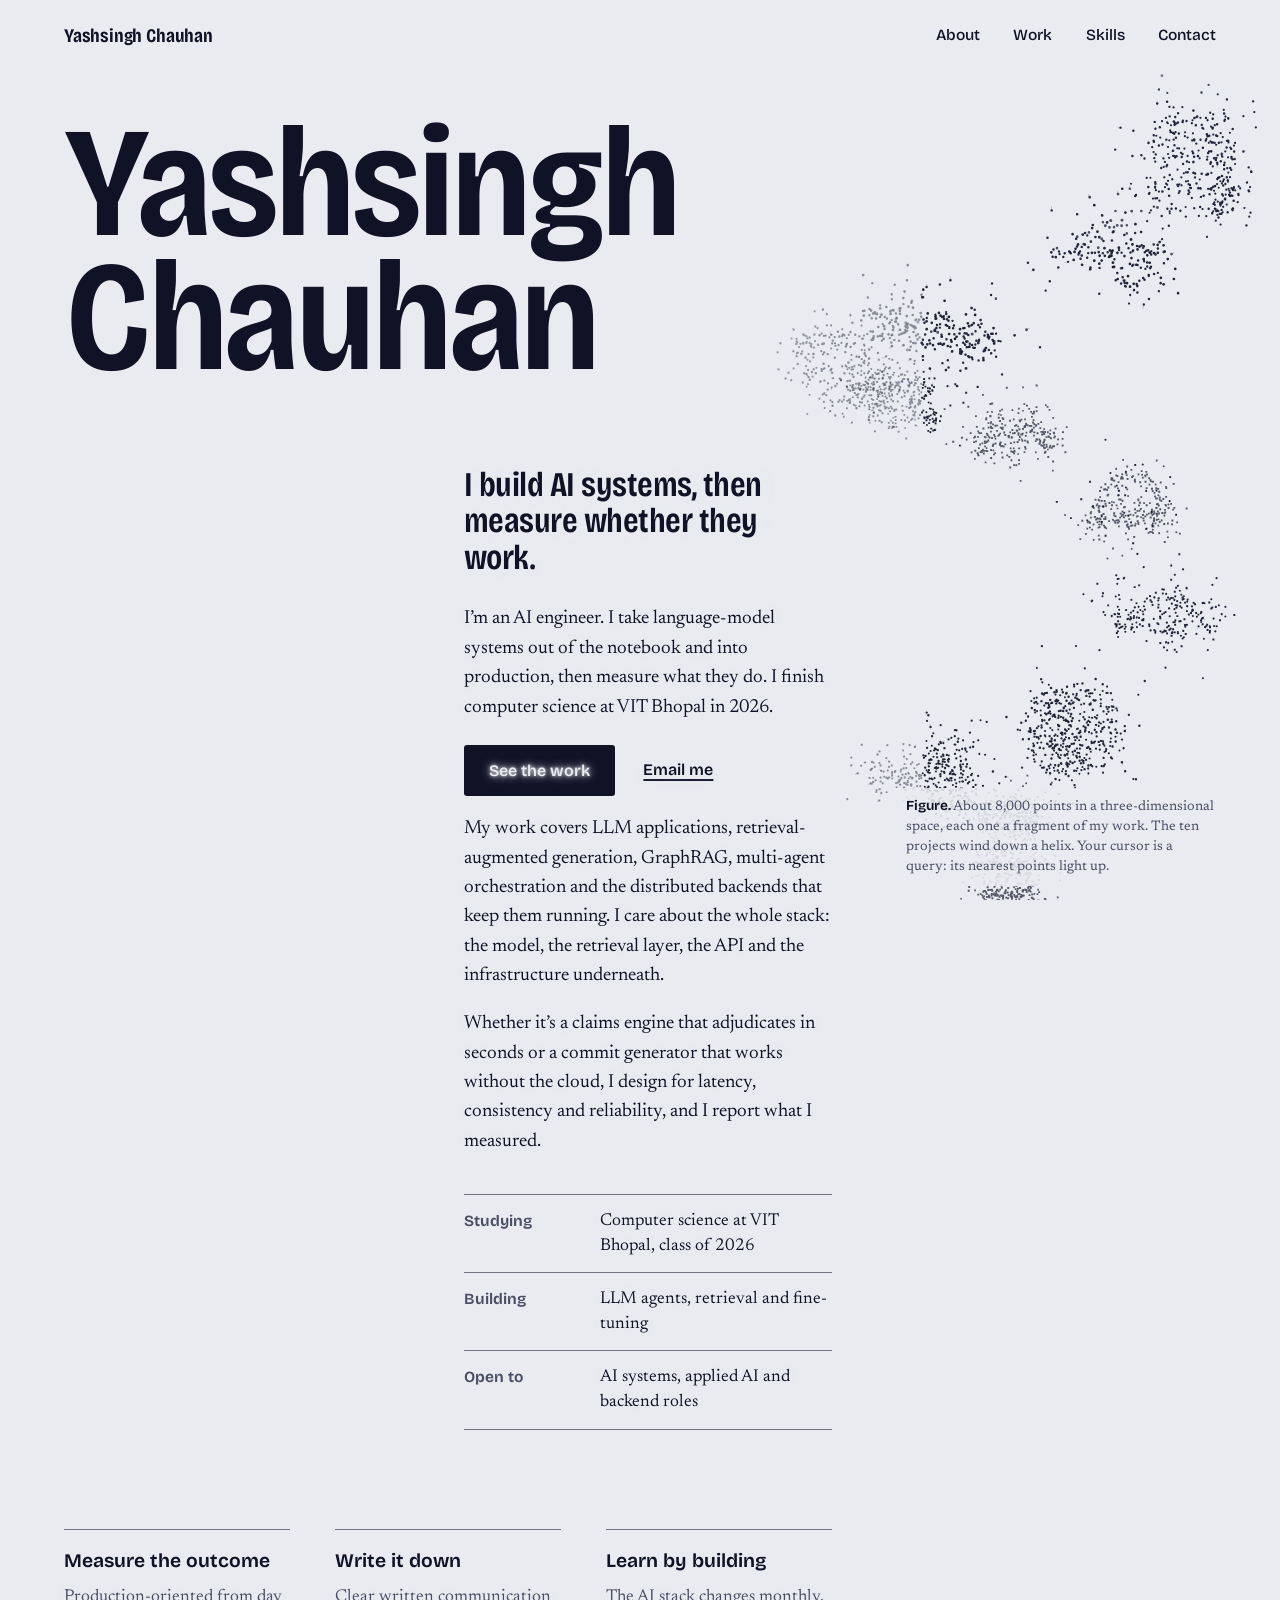
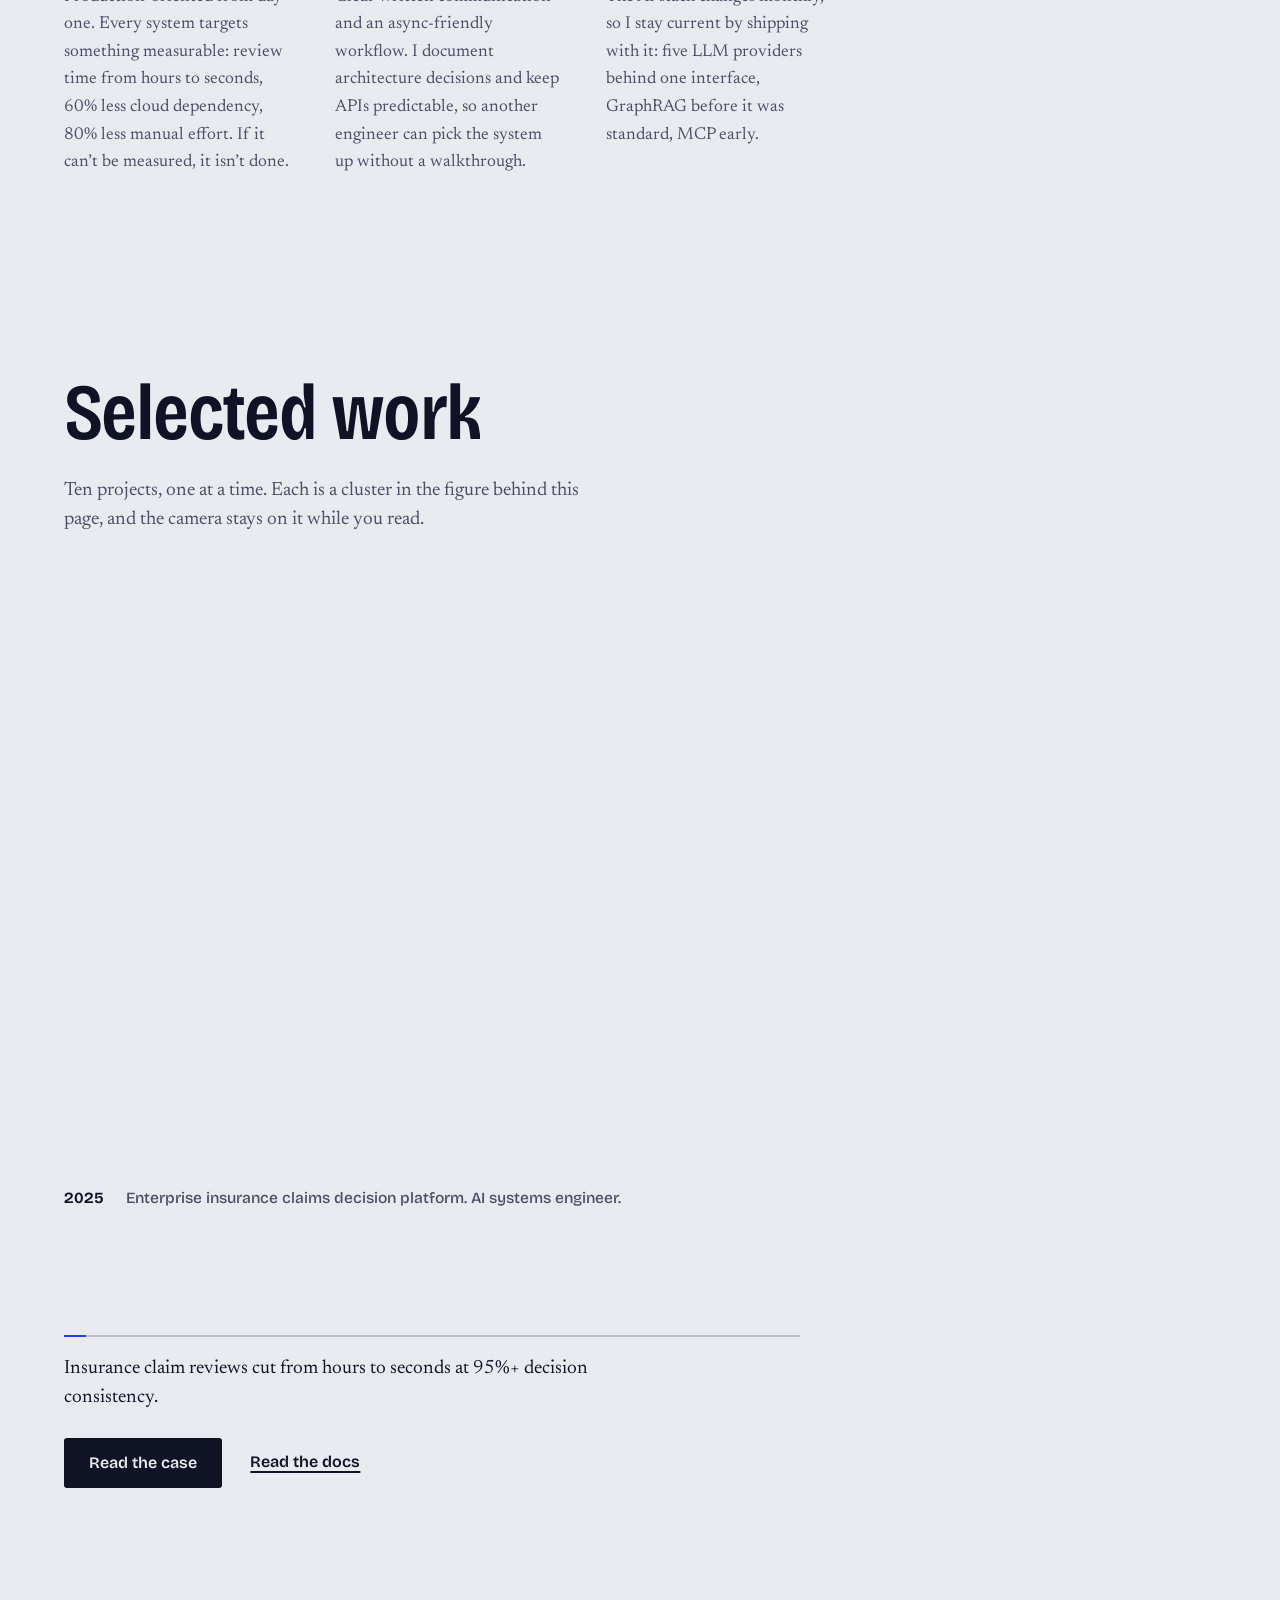
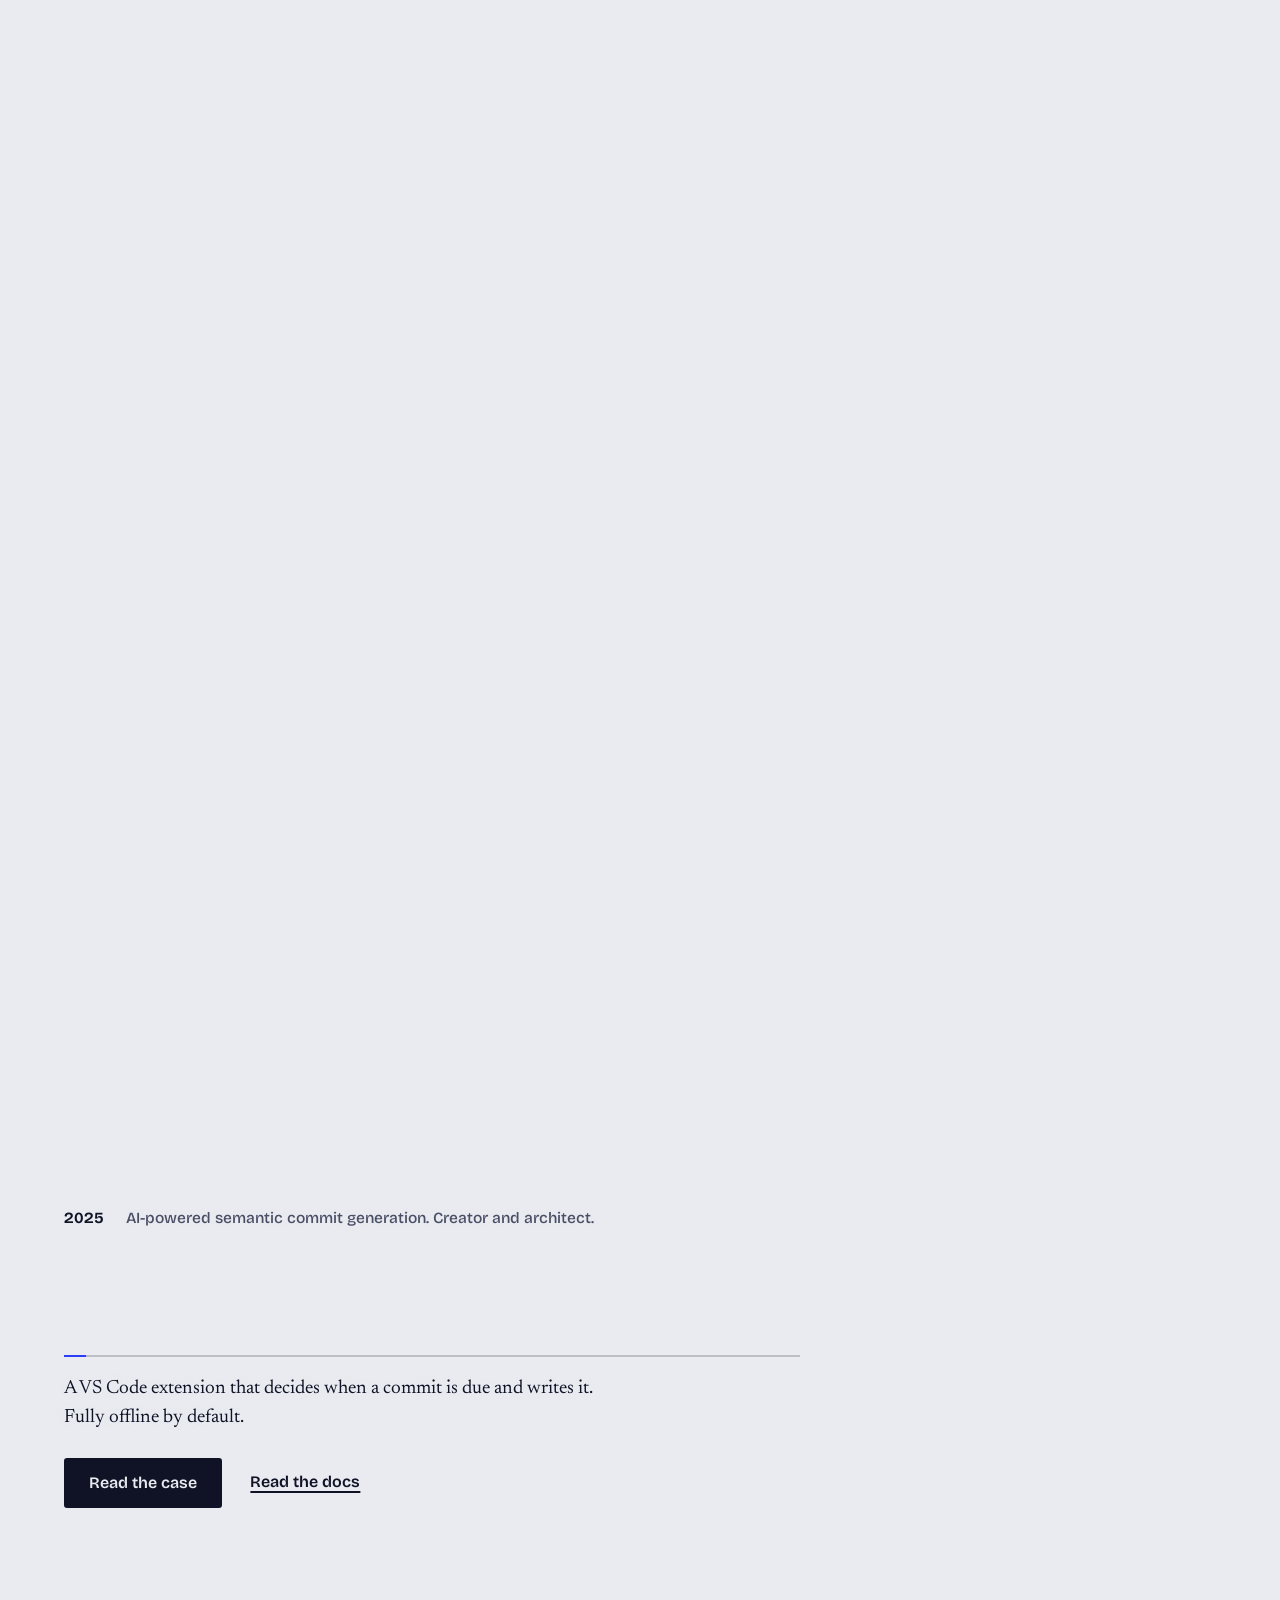
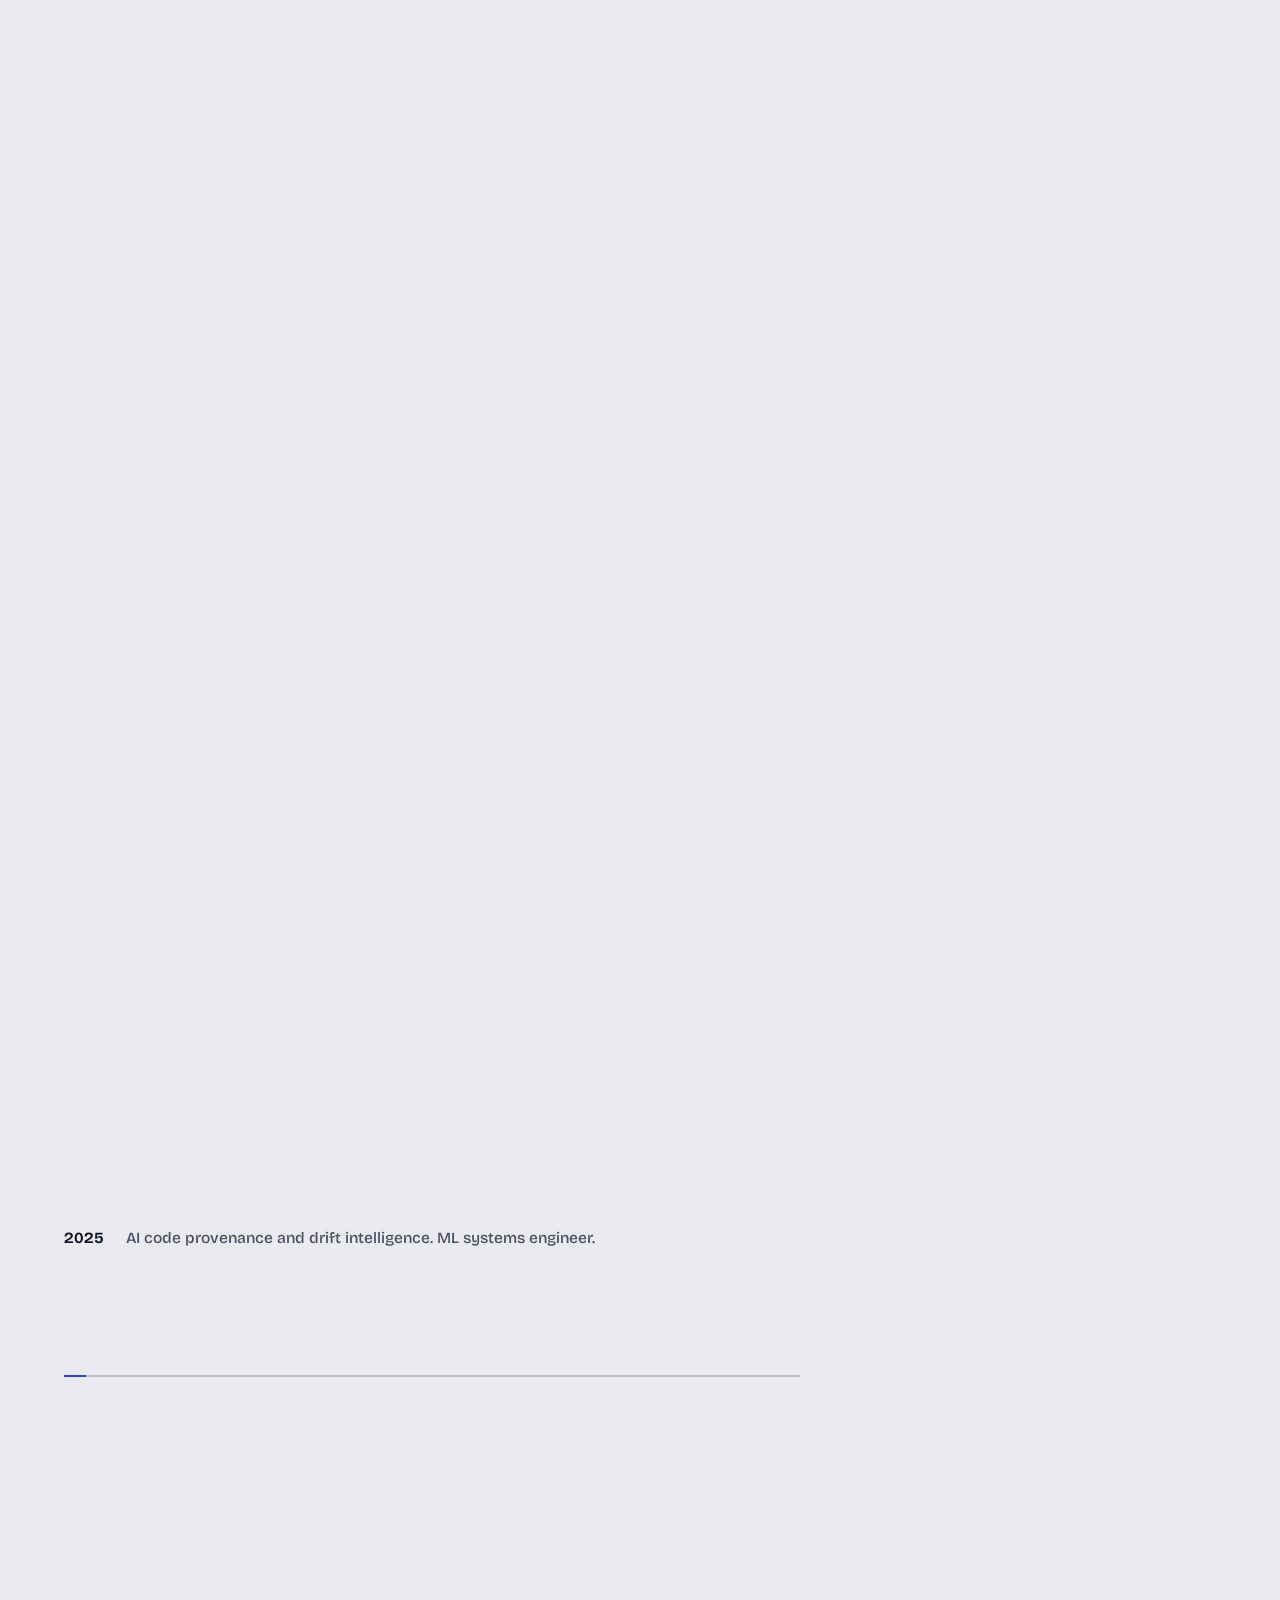
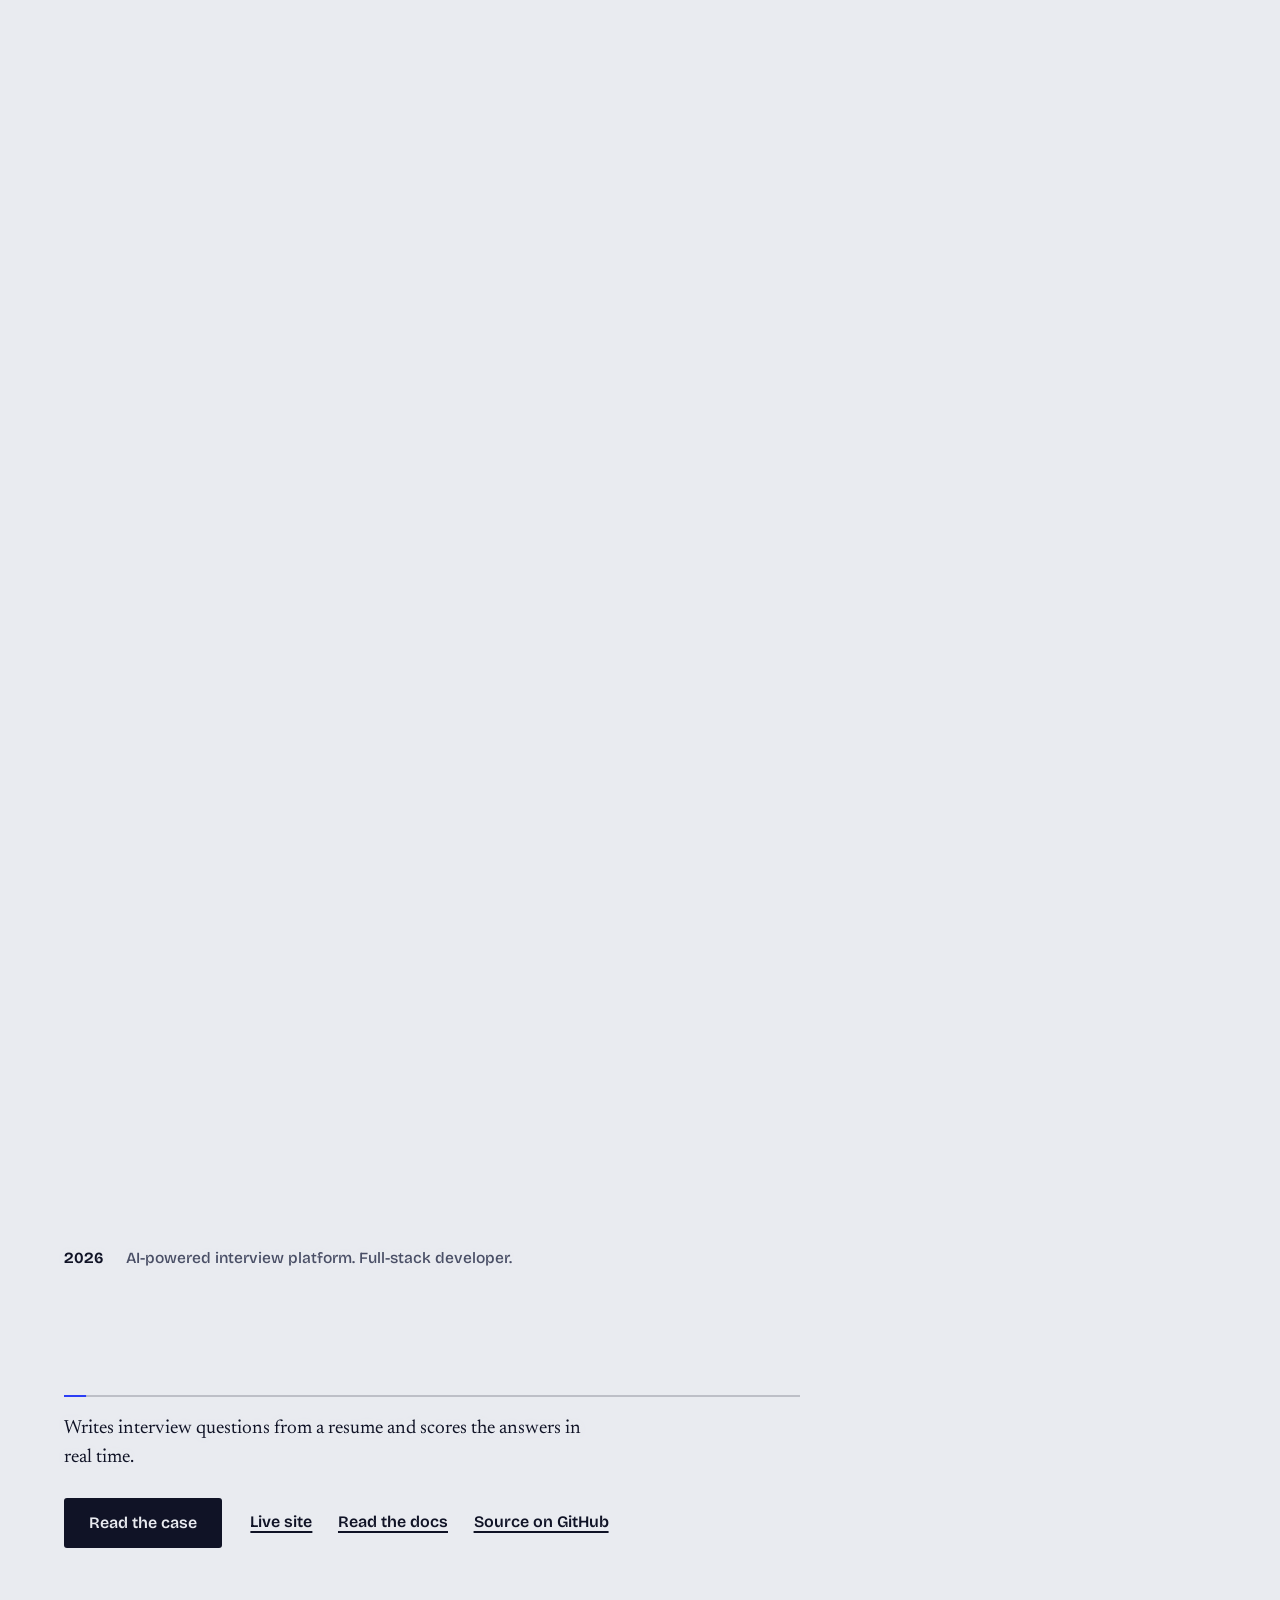
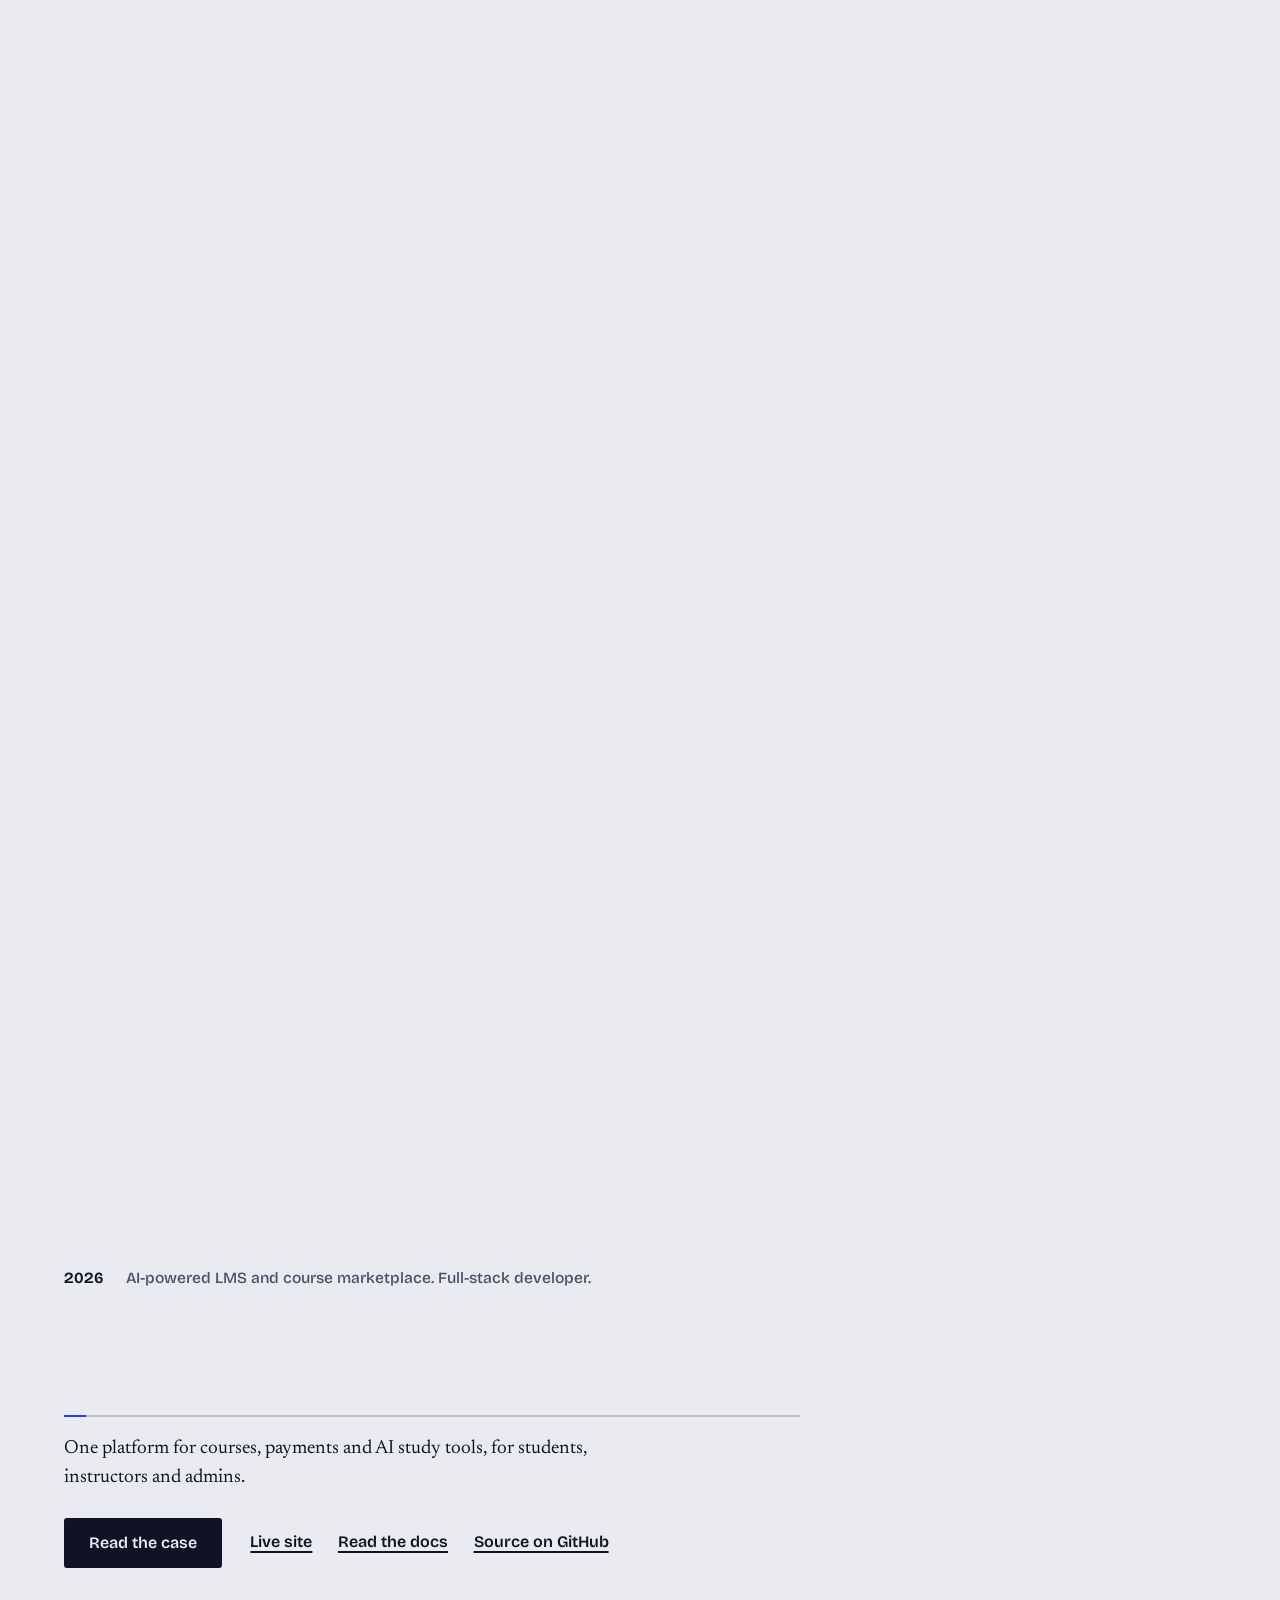
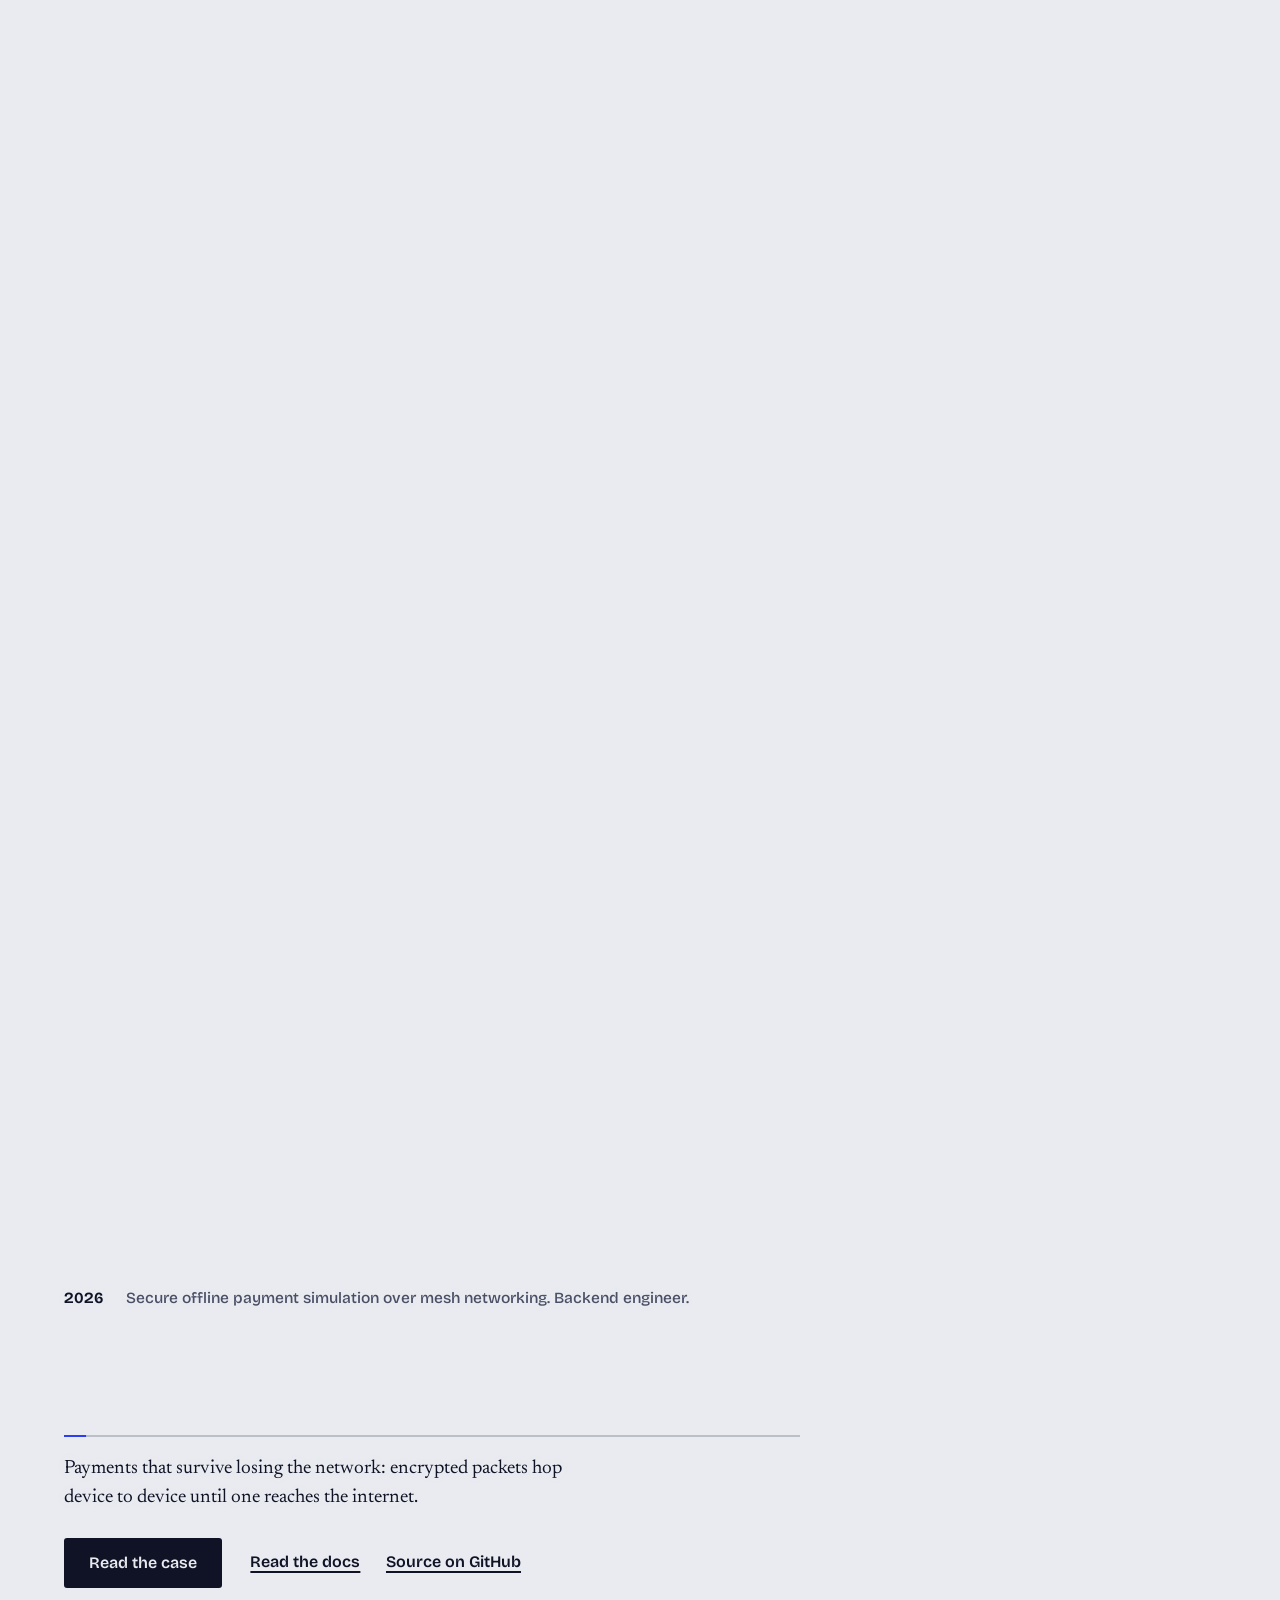
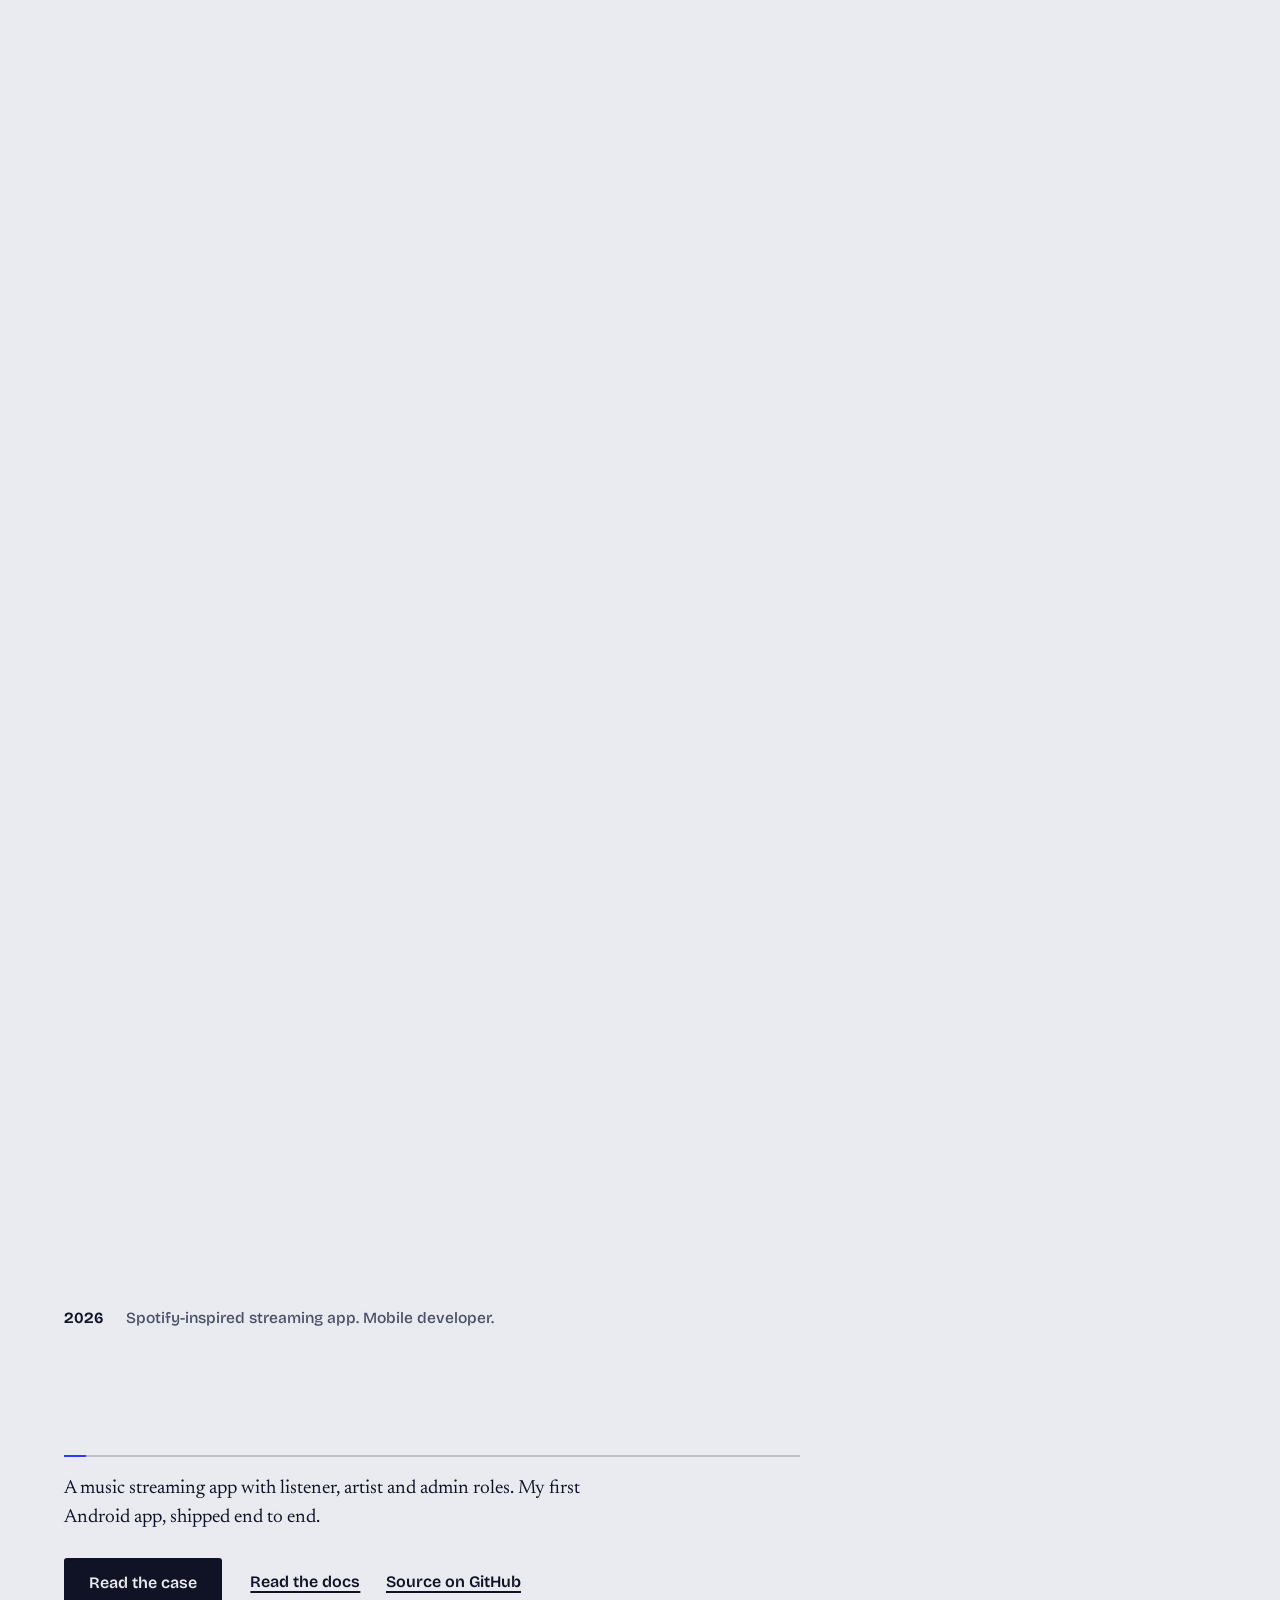
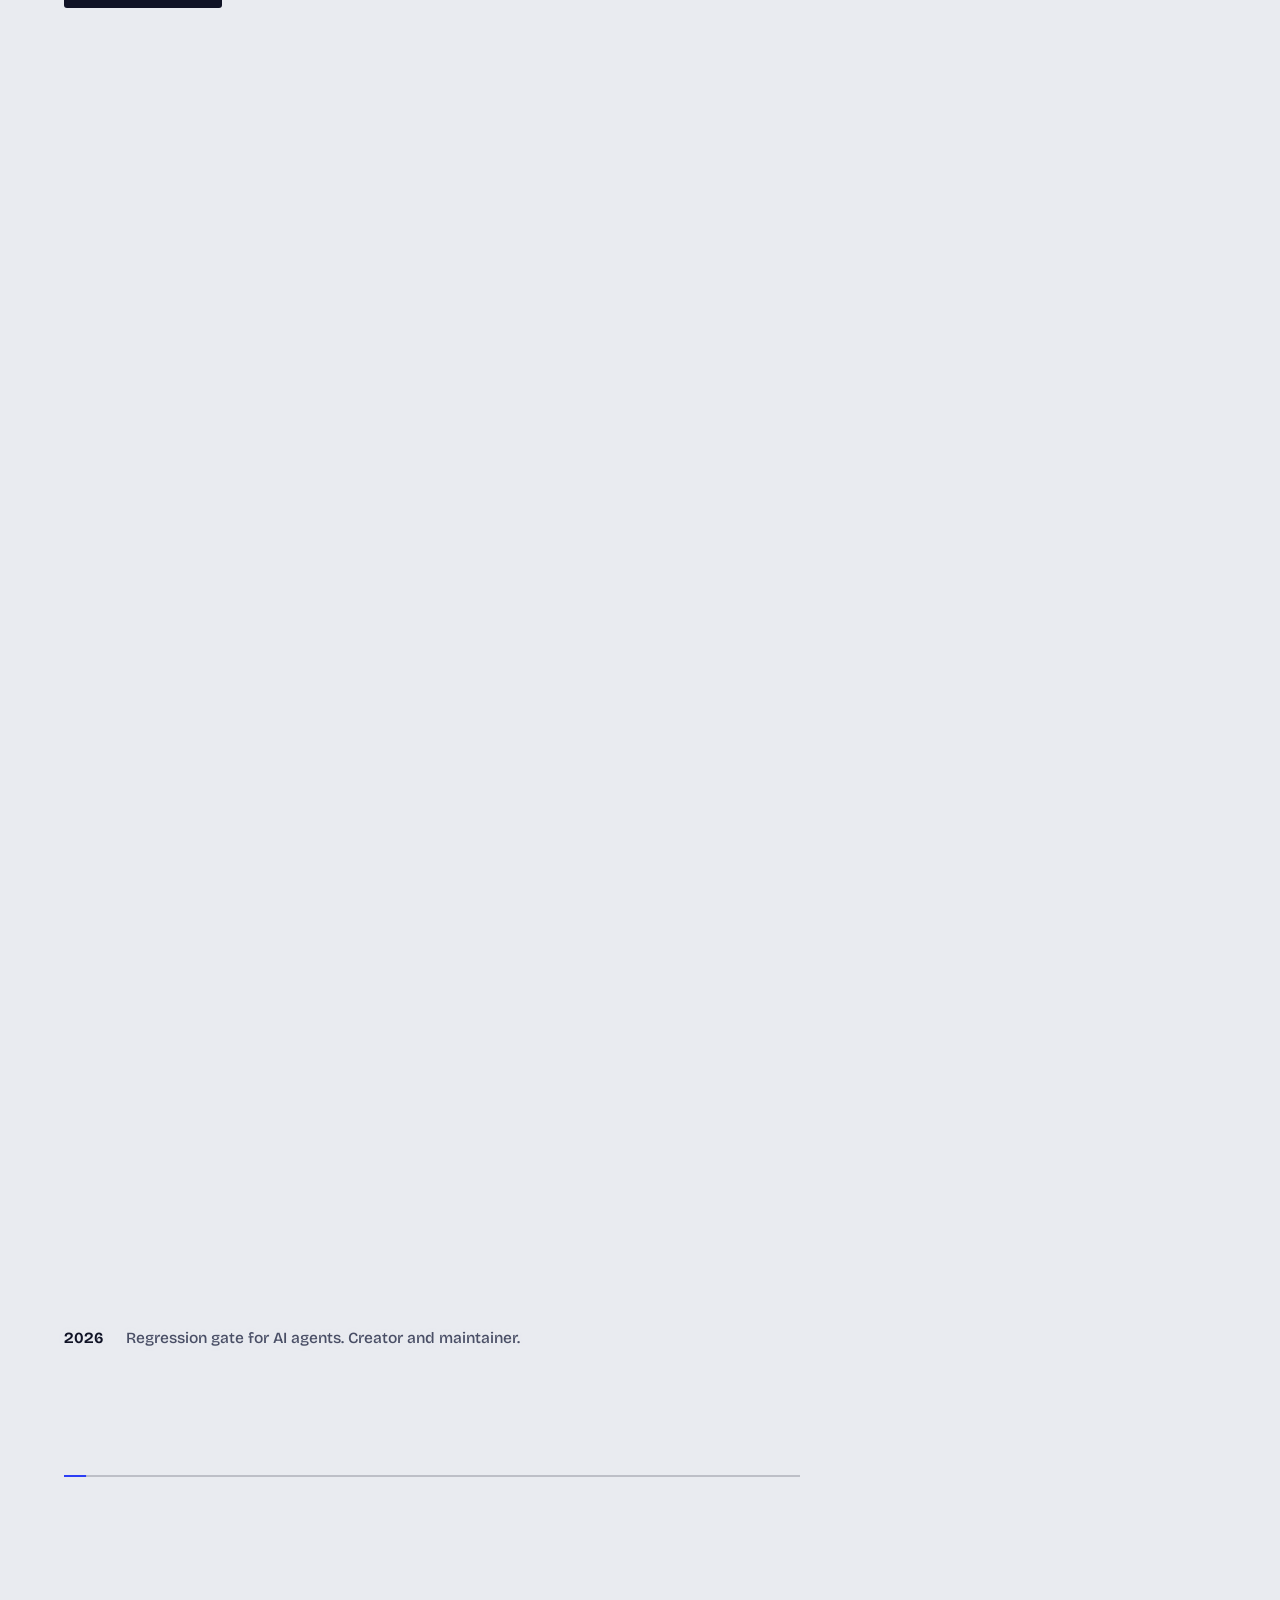
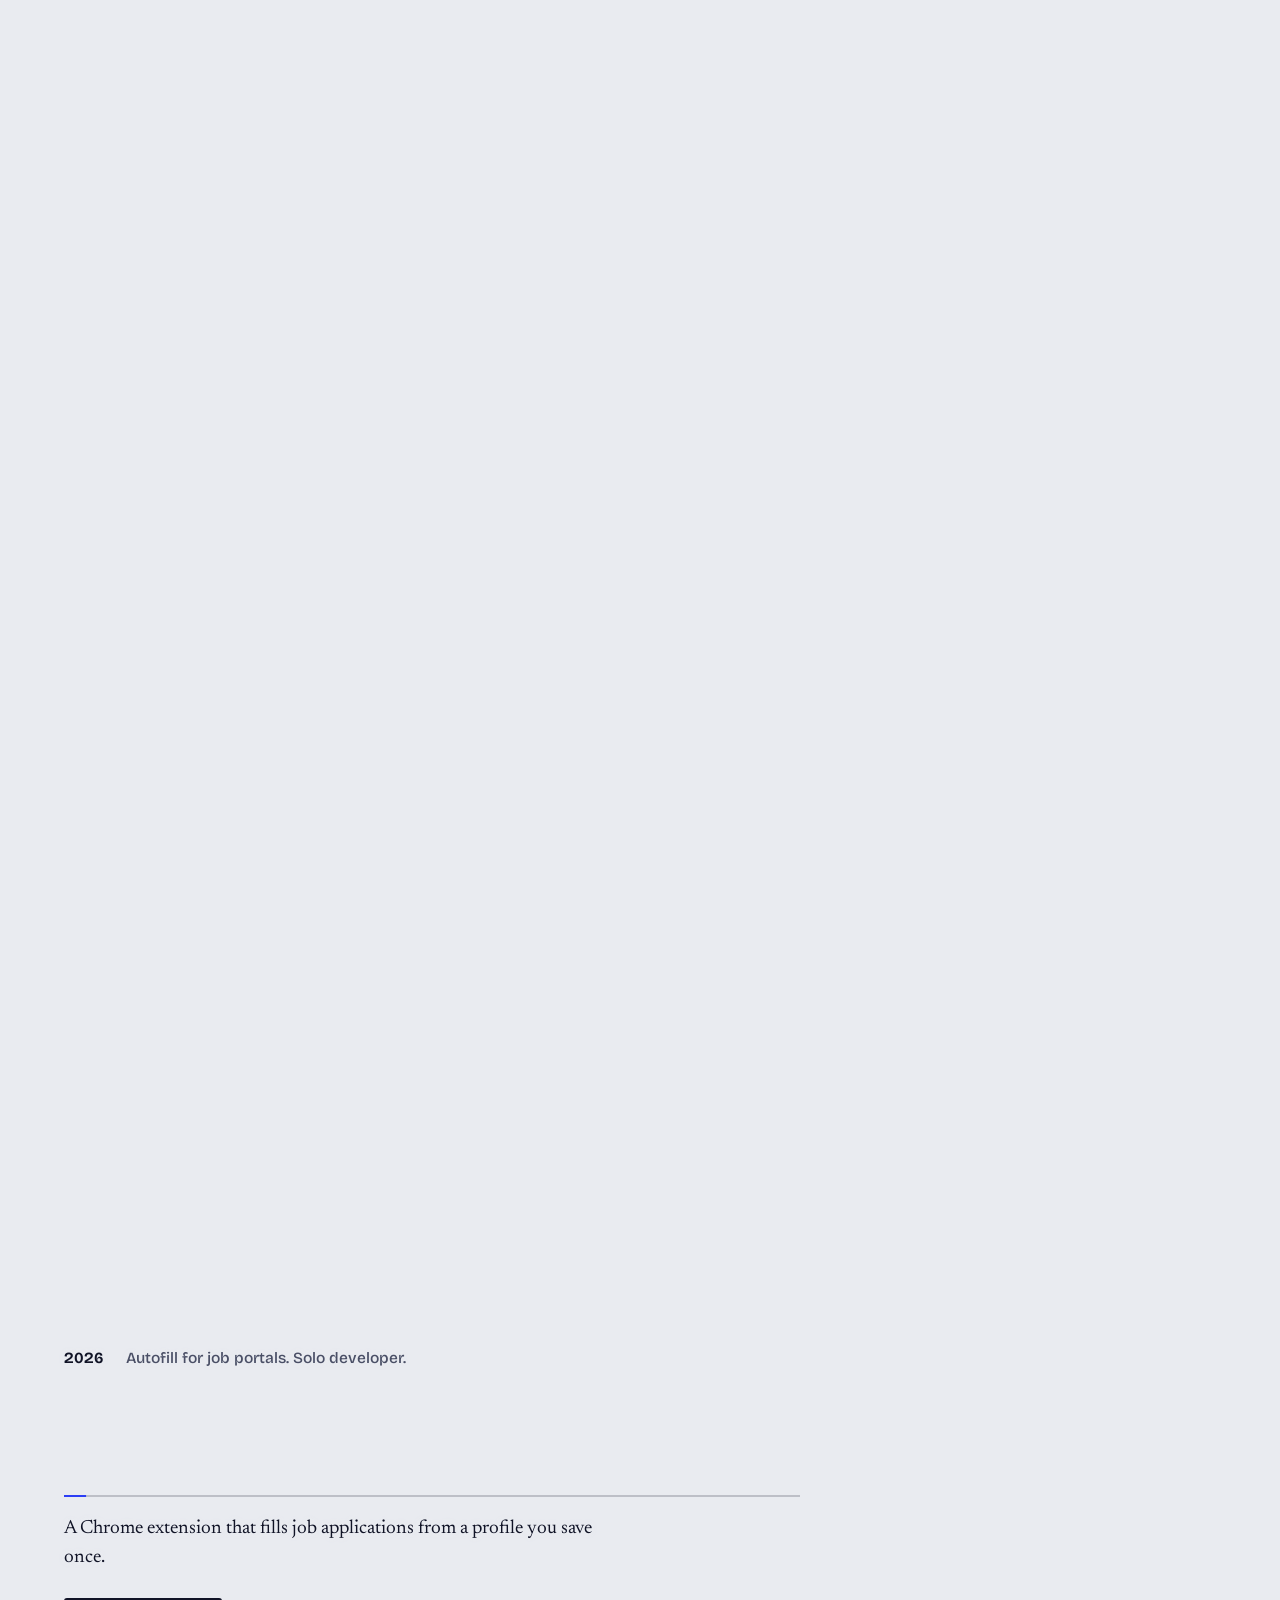
==== commit d38c5014: "Titles: no width stretch, a different arrival per project; rest between scenes snaps; darker seconda" ====
--- a/index.html
+++ b/index.html
@@ -101,7 +101,7 @@
 
       <ol class="projects" id="rows">
 
-        <li class="proj" id="p-policypilot" data-i="0">
+        <li class="proj" id="p-policypilot" data-i="0" data-fx="wipe-x">
           <div class="proj__pin">
             <div class="wrap proj__inner">
               <p class="proj__meta"><span class="proj__year">2025</span><span class="proj__role">Enterprise insurance claims decision platform. AI systems engineer.</span></p>
@@ -126,7 +126,7 @@
           </div>
         </li>
 
-        <li class="proj" id="p-semigit" data-i="1">
+        <li class="proj" id="p-semigit" data-i="1" data-fx="slide-l">
           <div class="proj__pin">
             <div class="wrap proj__inner">
               <p class="proj__meta"><span class="proj__year">2025</span><span class="proj__role">AI-powered semantic commit generation. Creator and architect.</span></p>
@@ -151,7 +151,7 @@
           </div>
         </li>
 
-        <li class="proj" id="p-provchain" data-i="2">
+        <li class="proj" id="p-provchain" data-i="2" data-fx="rise">
           <div class="proj__pin">
             <div class="wrap proj__inner">
               <p class="proj__meta"><span class="proj__year">2025</span><span class="proj__role">AI code provenance and drift intelligence. ML systems engineer.</span></p>
@@ -176,7 +176,7 @@
           </div>
         </li>
 
-        <li class="proj" id="p-interviewiq" data-i="3">
+        <li class="proj" id="p-interviewiq" data-i="3" data-fx="pop">
           <div class="proj__pin">
             <div class="wrap proj__inner">
               <p class="proj__meta"><span class="proj__year">2026</span><span class="proj__role">AI-powered interview platform. Full-stack developer.</span></p>
@@ -203,7 +203,7 @@
           </div>
         </li>
 
-        <li class="proj" id="p-classlyai" data-i="4">
+        <li class="proj" id="p-classlyai" data-i="4" data-fx="drop">
           <div class="proj__pin">
             <div class="wrap proj__inner">
               <p class="proj__meta"><span class="proj__year">2026</span><span class="proj__role">AI-powered LMS and course marketplace. Full-stack developer.</span></p>
@@ -230,7 +230,7 @@
           </div>
         </li>
 
-        <li class="proj" id="p-upimesh" data-i="5">
+        <li class="proj" id="p-upimesh" data-i="5" data-fx="wipe-rl">
           <div class="proj__pin">
             <div class="wrap proj__inner">
               <p class="proj__meta"><span class="proj__year">2026</span><span class="proj__role">Secure offline payment simulation over mesh networking. Backend engineer.</span></p>
@@ -256,7 +256,7 @@
           </div>
         </li>
 
-        <li class="proj" id="p-allears" data-i="6">
+        <li class="proj" id="p-allears" data-i="6" data-fx="pop">
           <div class="proj__pin">
             <div class="wrap proj__inner">
               <p class="proj__meta"><span class="proj__year">2026</span><span class="proj__role">Spotify-inspired streaming app. Mobile developer.</span></p>
@@ -282,7 +282,7 @@
           </div>
         </li>
 
-        <li class="proj" id="p-fisherman" data-i="7">
+        <li class="proj" id="p-fisherman" data-i="7" data-fx="slide-r">
           <div class="proj__pin">
             <div class="wrap proj__inner">
               <p class="proj__meta"><span class="proj__year">2026</span><span class="proj__role">Regression gate for AI agents. Creator and maintainer.</span></p>
@@ -307,7 +307,7 @@
           </div>
         </li>
 
-        <li class="proj" id="p-lazyform" data-i="8">
+        <li class="proj" id="p-lazyform" data-i="8" data-fx="wipe-y">
           <div class="proj__pin">
             <div class="wrap proj__inner">
               <p class="proj__meta"><span class="proj__year">2026</span><span class="proj__role">Autofill for job portals. Solo developer.</span></p>
@@ -332,7 +332,7 @@
           </div>
         </li>
 
-        <li class="proj" id="p-loadbalancer" data-i="9">
+        <li class="proj" id="p-loadbalancer" data-i="9" data-fx="split">
           <div class="proj__pin">
             <div class="wrap proj__inner">
               <p class="proj__meta"><span class="proj__year">2026</span><span class="proj__role">Priority-aware fleet allocation. Solo developer.</span></p>
--- a/css/home.css
+++ b/css/home.css
@@ -45,7 +45,7 @@
   font-size: calc(clamp(3.6rem, 12.2vw, 13rem) * var(--fit, 1));
   line-height: 0.86; letter-spacing: -0.035em;
   /* the width axis opens as you scroll through the section */
-  font-variation-settings: "wdth" calc(75 + 25 * var(--np));
+  font-variation-settings: "wdth" 84;
 }
 .intro__name .line { display: block; overflow: hidden; padding-bottom: 0.12em; margin-bottom: -0.12em; }
 .intro__name .line > span { display: inline-block; white-space: nowrap; }
@@ -112,9 +112,9 @@
 /* things that fade and lift in once the title is most of the way up, and leave before it */
 .proj__meta, .proj__line, .proj__actions, .proj__rule {
   --o: 0.6;
-  --in: clamp(0, (var(--e) - var(--o)) * 3, 1);
-  opacity: calc(var(--in) * (1 - clamp(0, var(--x) * 2.6, 1)));
-  transform: translateY(calc((1 - var(--in)) * 26px - clamp(0, var(--x) * 2.6, 1) * 18px));
+  --in: clamp(0, (var(--e) - var(--o)) * 4.5, 1);
+  opacity: calc(var(--in) * (1 - clamp(0, var(--x) * 4, 1)));
+  transform: translateY(calc((1 - var(--in)) * 26px - clamp(0, var(--x) * 4, 1) * 18px));
 }
 .proj__meta { --o: 0.5; display: flex; flex-wrap: wrap; gap: 0.2rem 1.4rem; font-family: var(--sans); font-size: 0.97rem; font-weight: 520; color: var(--ink-2); }
 .proj__year { font-variant-numeric: tabular-nums; color: var(--ink); font-weight: 650; }
@@ -124,18 +124,31 @@
   font-family: var(--sans); font-weight: 620;
   font-size: calc(var(--fs) * var(--fit, 1));
   line-height: 0.9; letter-spacing: -0.032em;
-  /* opens from narrow to wide while the scene is held */
-  font-variation-settings: "wdth" calc(75 + 25 * var(--h));
+  font-variation-settings: "wdth" 86;
   transition: font-size 0.7s var(--ease);
 }
-.proj__title .line { display: block; overflow: hidden; padding-bottom: 0.12em; margin-bottom: -0.12em; }
+.proj__title .line {
+  display: block; overflow: hidden; padding-bottom: 0.12em; margin-bottom: -0.12em;
+  /* how far this line has come in (--ti) and gone out (--to), 0 to 1; each project's data-fx says how it moves */
+  --ti: clamp(0, (var(--e) - 0.38 - var(--li, 0) * 0.08) * 2.4, 1);
+  --to: clamp(0, (var(--x) - 0.04 - var(--li, 0) * 0.06) * 2.6, 1);
+}
 .proj__title .line:nth-child(2) { --li: 1; }
 .proj__title .line > span {
   display: inline-block; white-space: nowrap;
-  transform: translateY(calc(
-    (1 - clamp(0, (var(--e) - 0.38 - var(--li, 0) * 0.08) * 2.4, 1)) * 130%
-    - clamp(0, (var(--x) - 0.04 - var(--li, 0) * 0.06) * 2.6, 1) * 130%));
-}
+  transform: translateY(calc((1 - var(--ti)) * 130% - var(--to) * 130%));
+}
+/* one way of arriving per project, chosen to suit it */
+.proj[data-fx="wipe-x"] .proj__title .line > span, .proj[data-fx="wipe-rl"] .proj__title .line > span, .proj[data-fx="wipe-y"] .proj__title .line > span { transform: none; }
+.proj[data-fx="wipe-x"] .proj__title .line > span { clip-path: inset(-0.15em calc((1 - var(--ti)) * 100%) -0.15em calc(var(--to) * 100%)); }   /* printed, left to right */
+.proj[data-fx="wipe-rl"] .proj__title .line > span { clip-path: inset(-0.15em calc(var(--to) * 100%) -0.15em calc((1 - var(--ti)) * 100%)); }  /* right to left */
+.proj[data-fx="wipe-y"] .proj__title .line > span { clip-path: inset(calc(var(--to) * 100%) 0 calc((1 - var(--ti)) * 100%) 0); }                 /* filled in from the top */
+.proj[data-fx="slide-l"] .proj__title .line > span { transform: translateX(calc((1 - var(--ti)) * -110% + var(--to) * 110%)); }
+.proj[data-fx="slide-r"] .proj__title .line > span { transform: translateX(calc((1 - var(--ti)) * 110% - var(--to) * 110%)); }
+.proj[data-fx="drop"] .proj__title .line > span { transform: translateY(calc((1 - var(--ti)) * -130% + var(--to) * 130%)); }
+.proj[data-fx="pop"] .proj__title .line > span { transform-origin: 0 100%; transform: translateY(calc((1 - var(--ti)) * 130% - var(--to) * 130%)) scale(calc(0.88 + 0.12 * var(--ti))); }
+.proj[data-fx="split"] .proj__title .line:nth-child(1) > span { transform: translateX(calc((1 - var(--ti)) * -110% + var(--to) * -110%)); }
+.proj[data-fx="split"] .proj__title .line:nth-child(2) > span { transform: translateX(calc((1 - var(--ti)) * 110% + var(--to) * 110%)); }
 
 /* a line that runs the width of the text column and fills as you read the scene */
 .proj__rule { --o: 0.56; display: block; width: min(100%, 46rem); height: 2px; background: var(--rule); }
@@ -313,9 +326,9 @@
   .js .rv, .js .rv.is-split { visibility: visible; animation: none; }
   .js .rv.is-split:not(.in) .l > span, .js .rv.is-split.in .l > span { transform: none; transition: none; }
   .js .intro__name:not(.in) .line > span, .js .intro__name.in .line > span { transform: none; transition: none; }
-  .intro__name, .proj__title { font-variation-settings: "wdth" 88; }
   .proj { height: auto; min-height: 100vh; min-height: 100svh; }
   .proj__pin { position: relative; height: auto; min-height: inherit; }
+  .proj[data-fx] .proj__title .line > span { transform: none; clip-path: none; }
   .proj__title .line > span, .proj__meta, .proj__line, .proj__actions, .proj__rule { transform: none; opacity: 1; }
   .proj__rule i { transform: none; }
   .proj__case, .proj__title, .proj__case .case__cols > div, .proj__case .case__stack, .rail, .rail a { transition: none; }
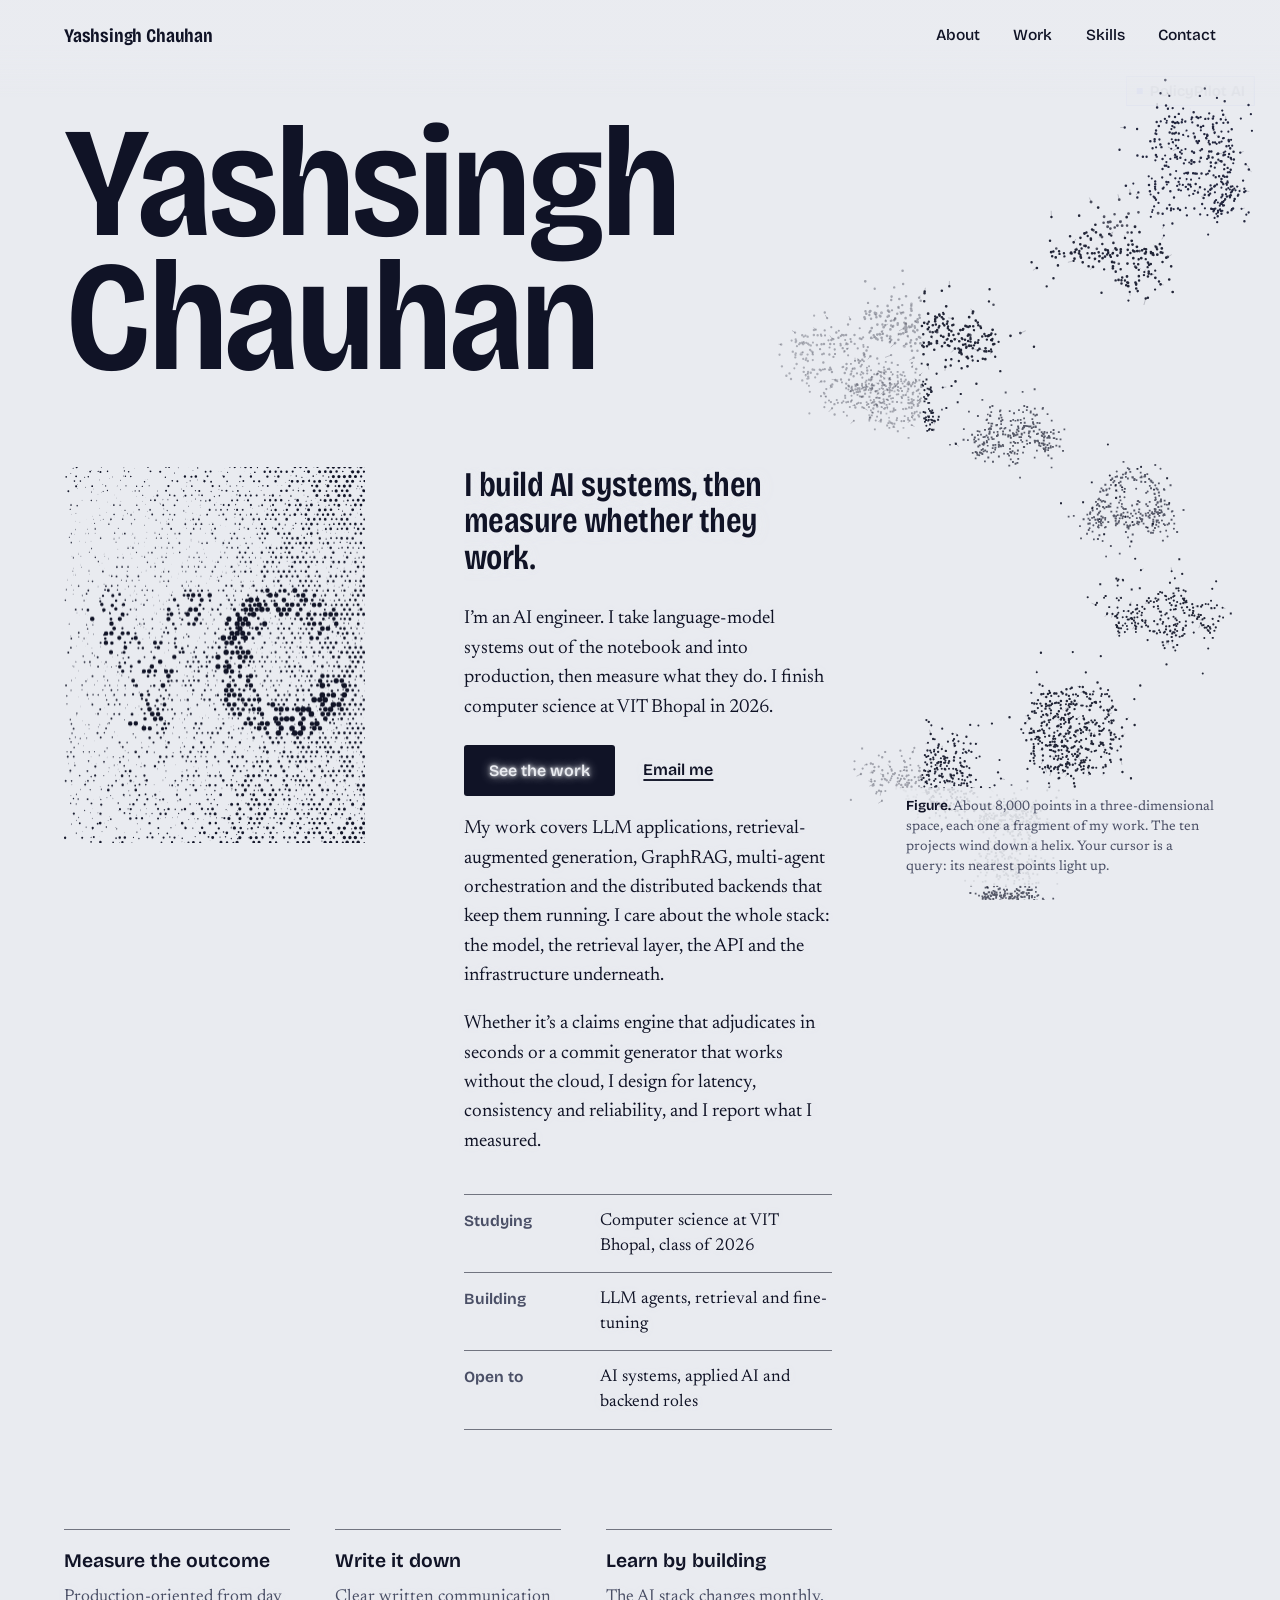
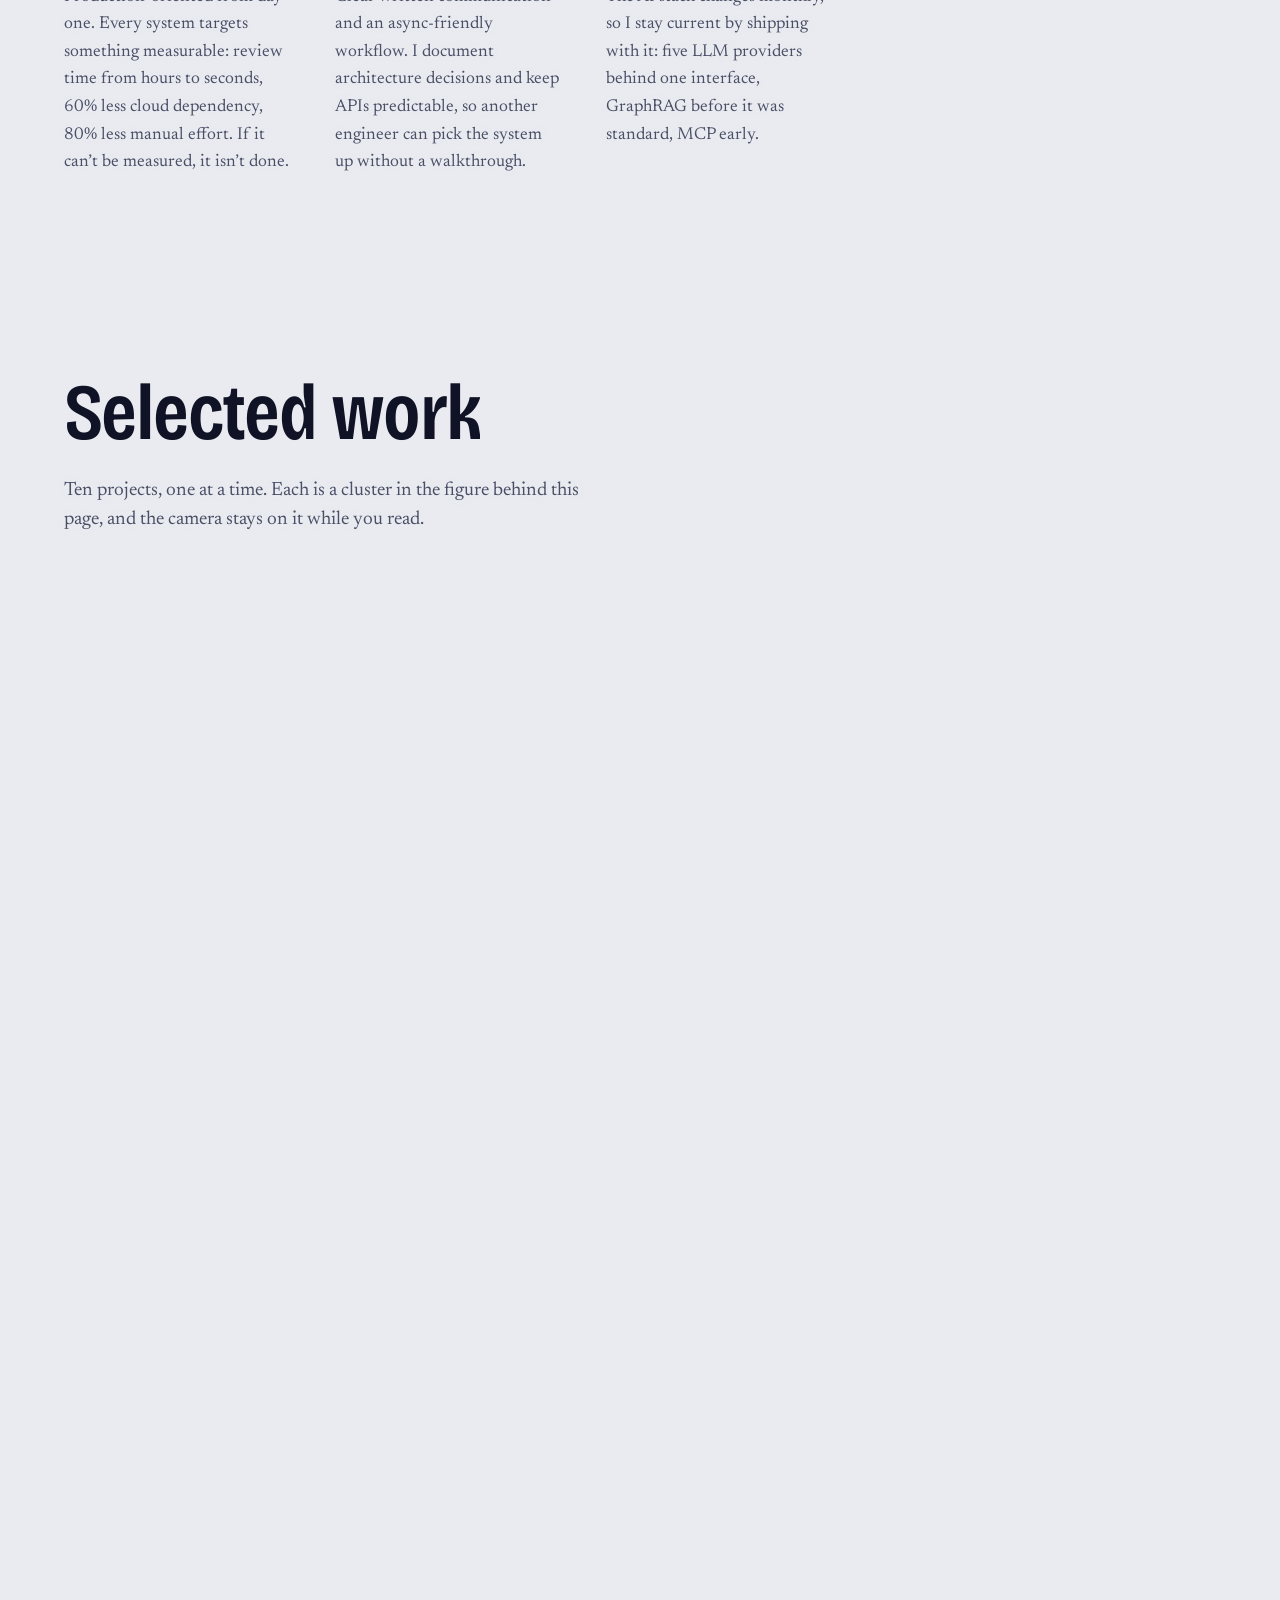
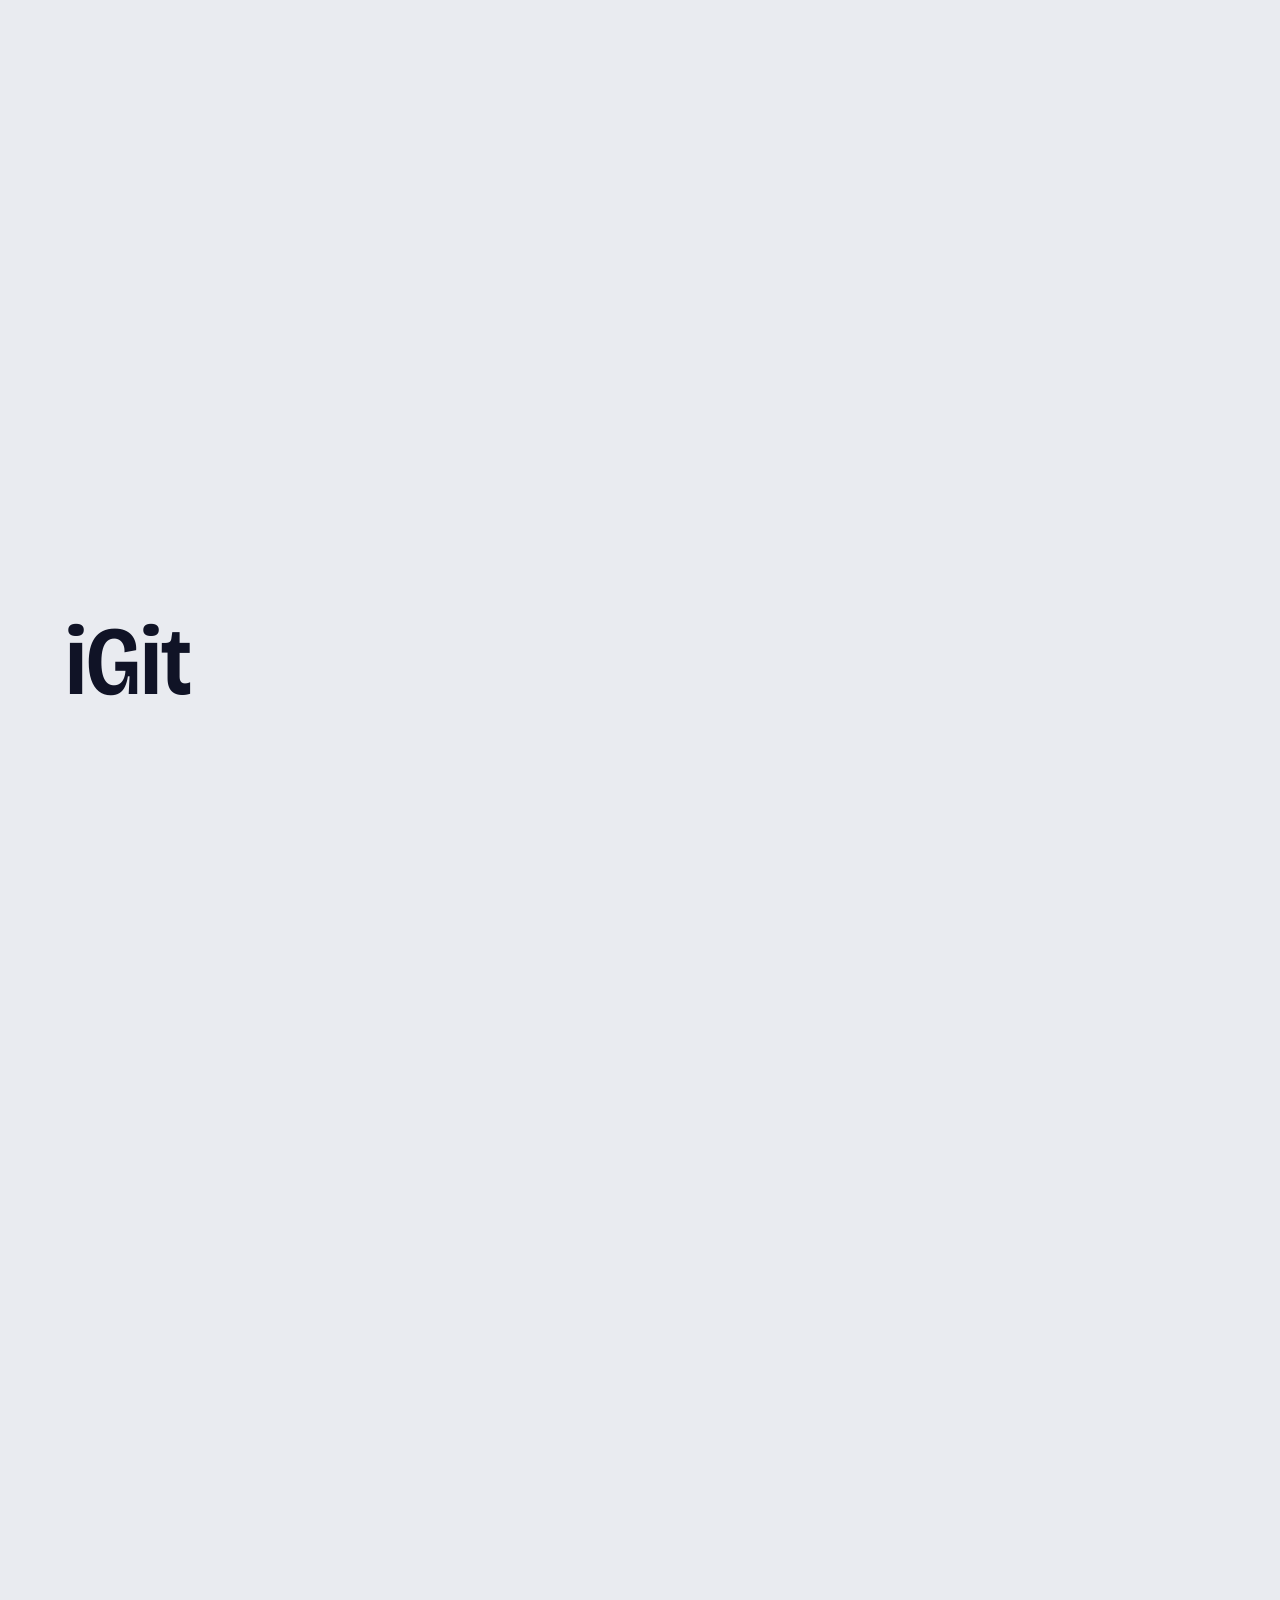
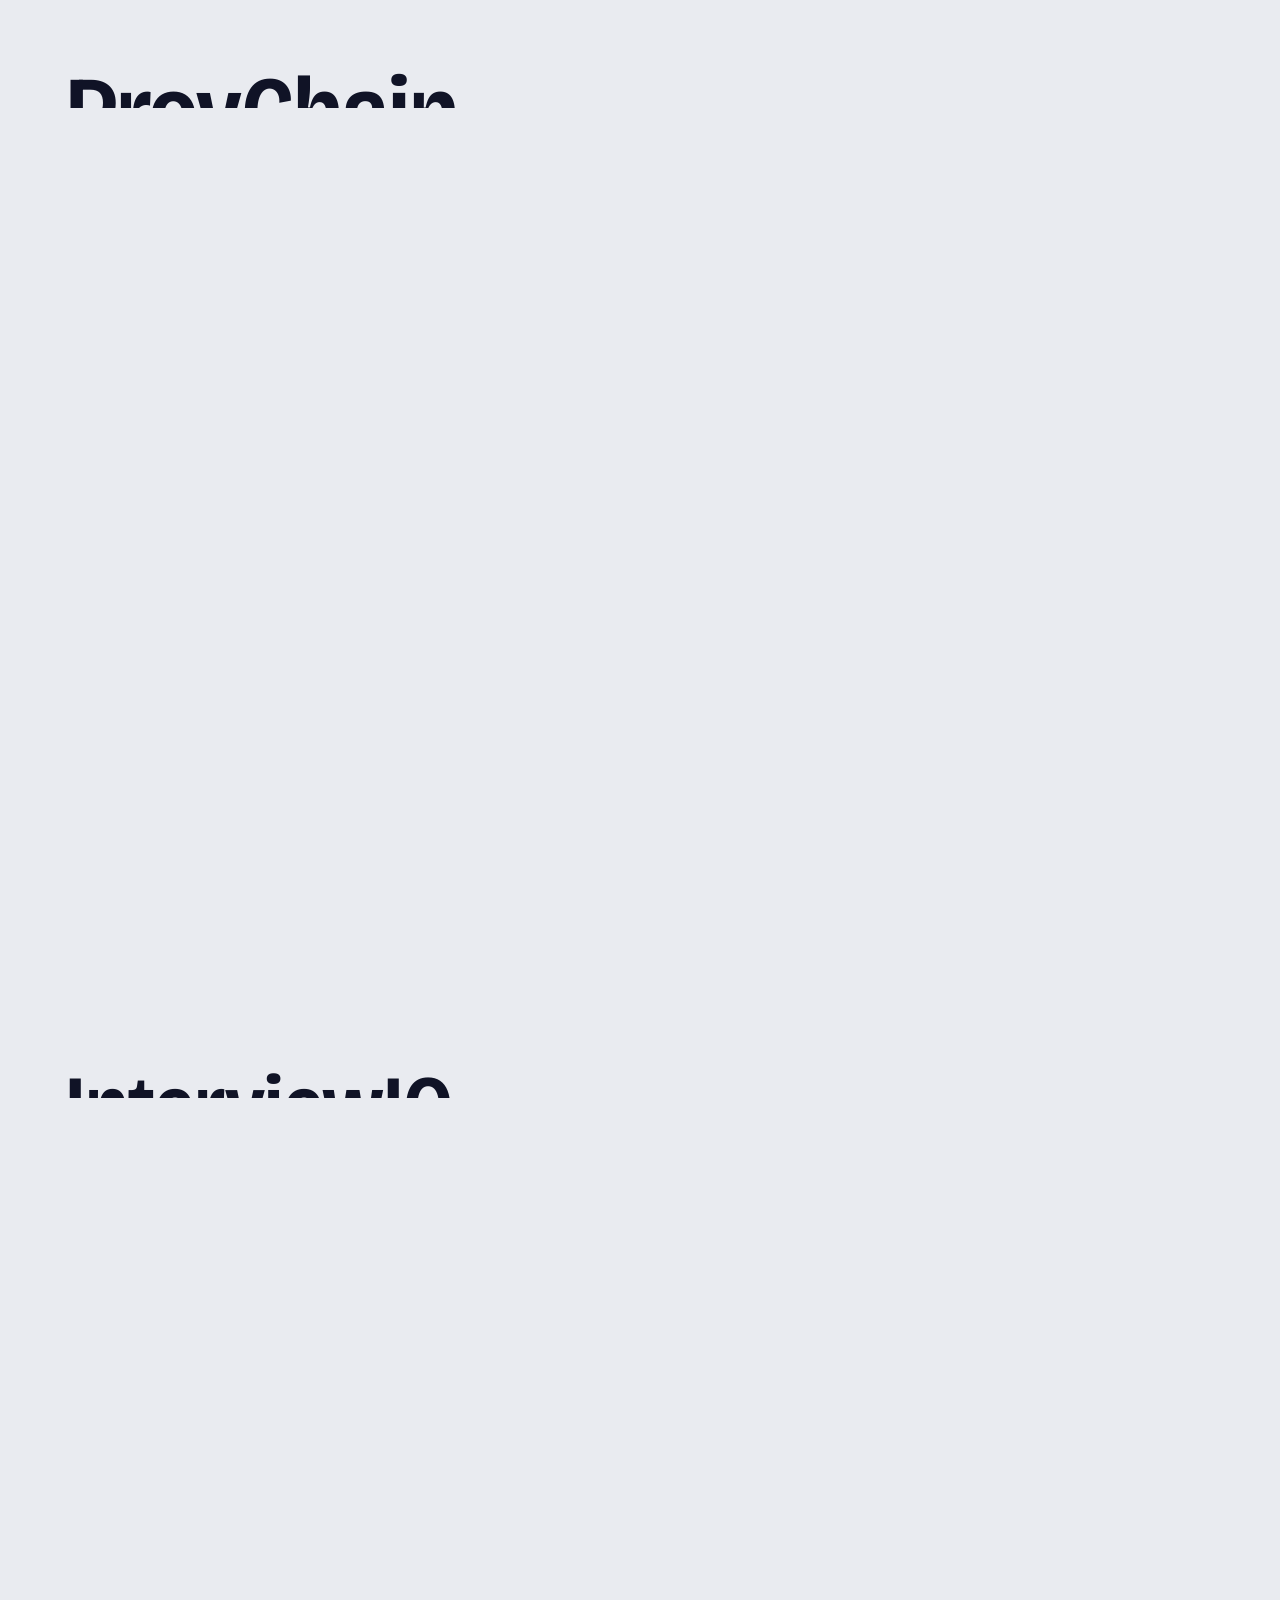
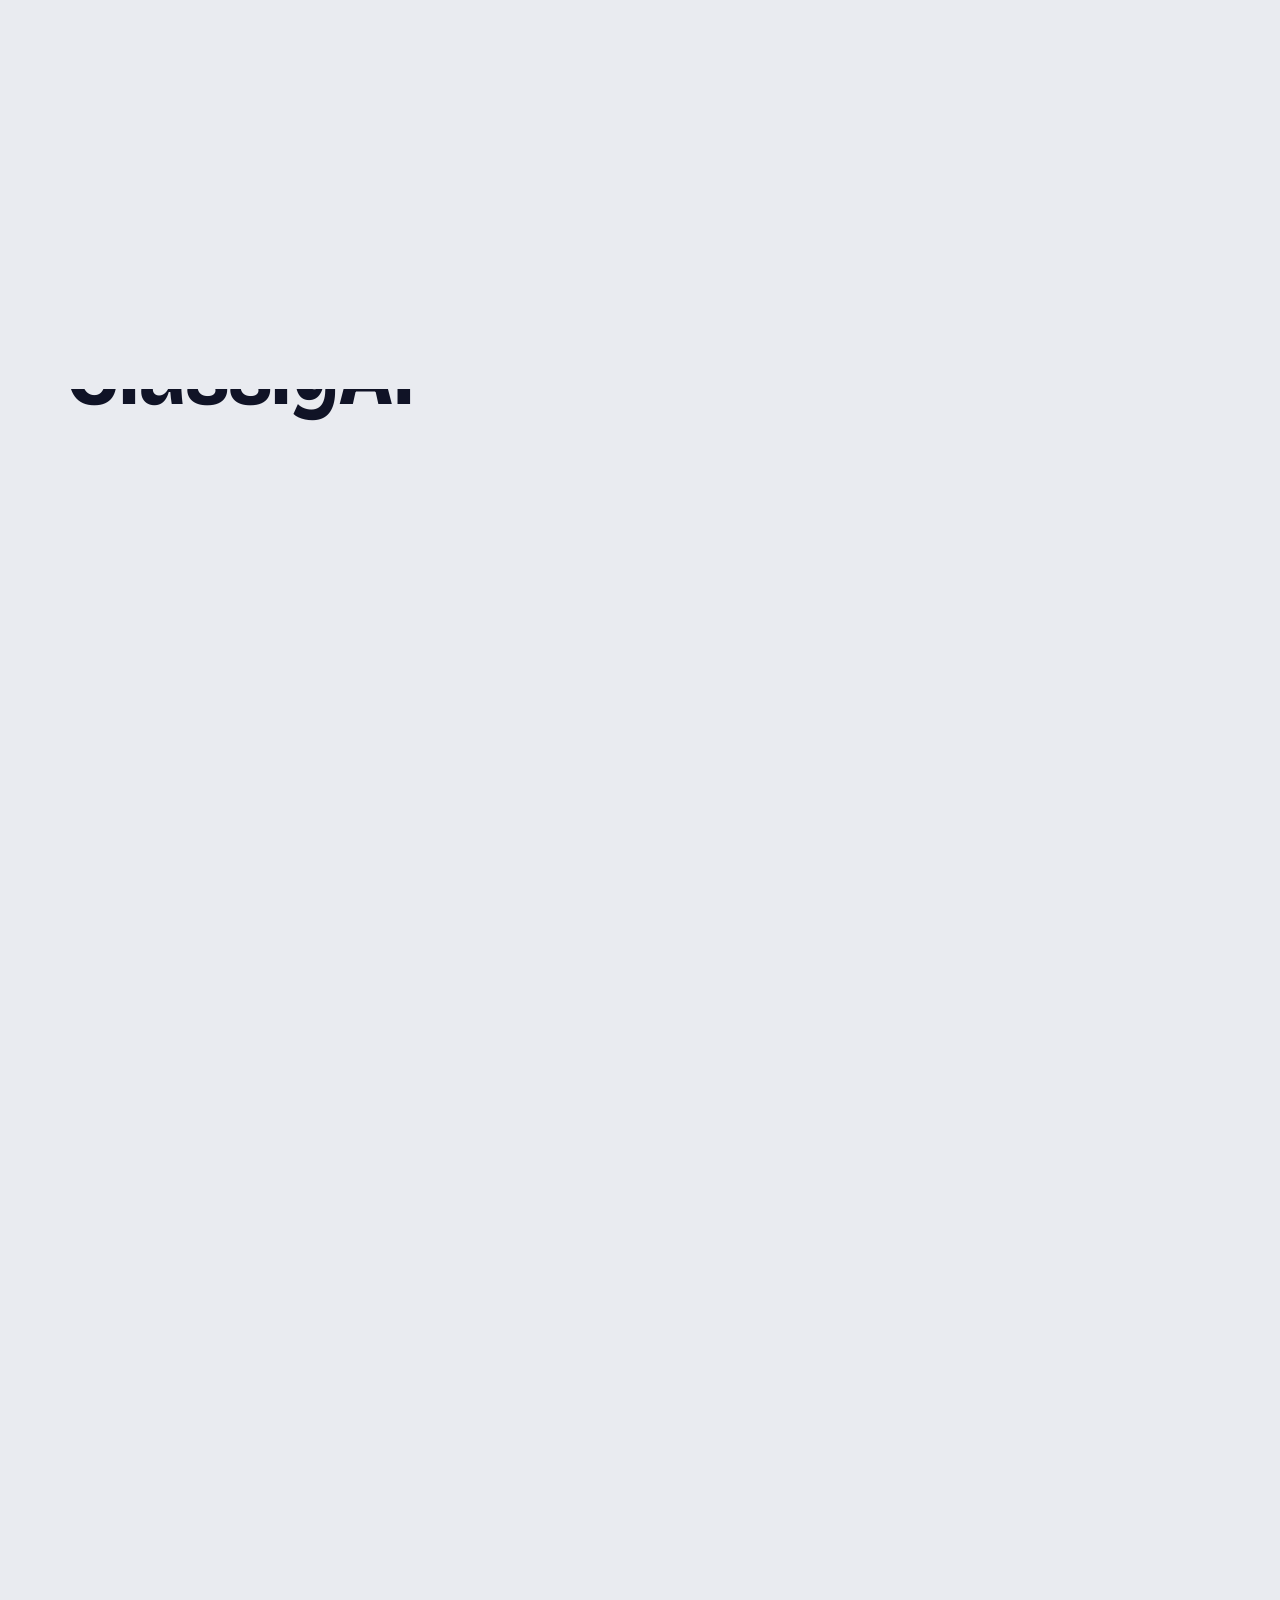
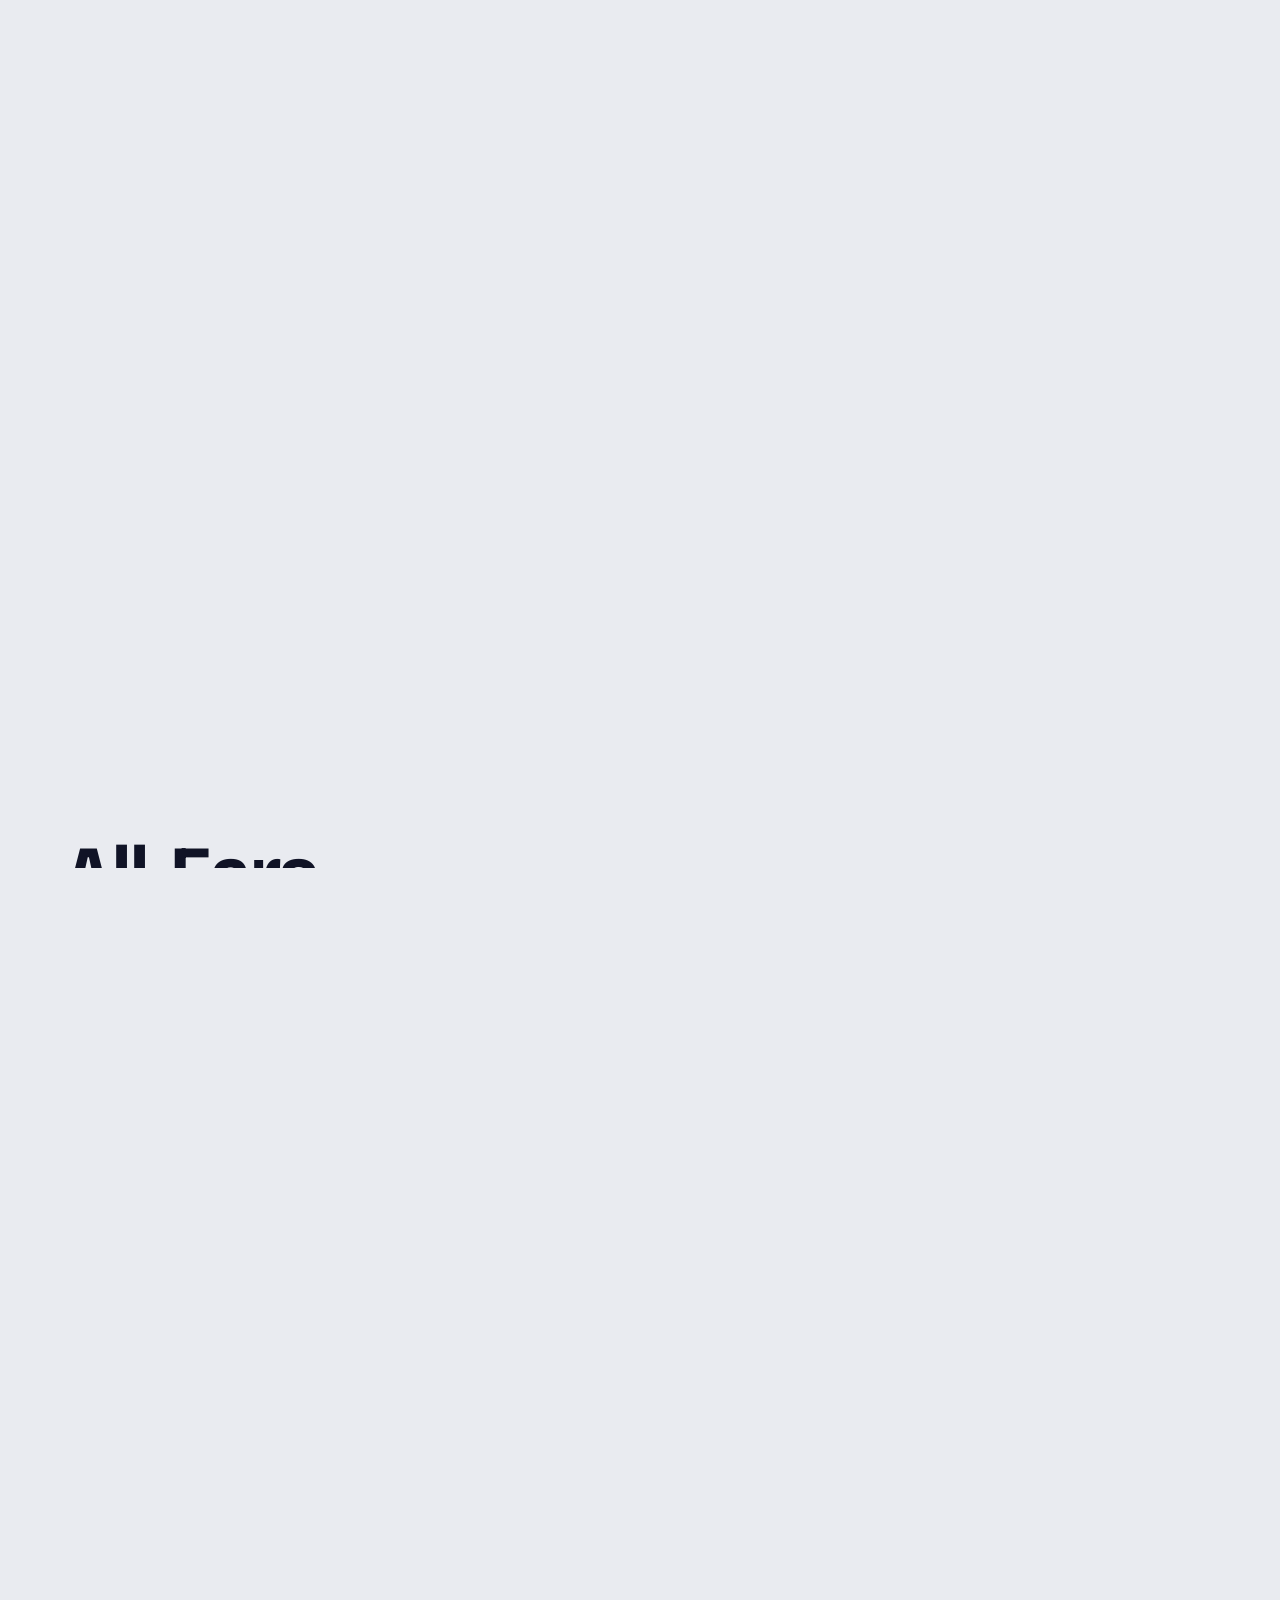
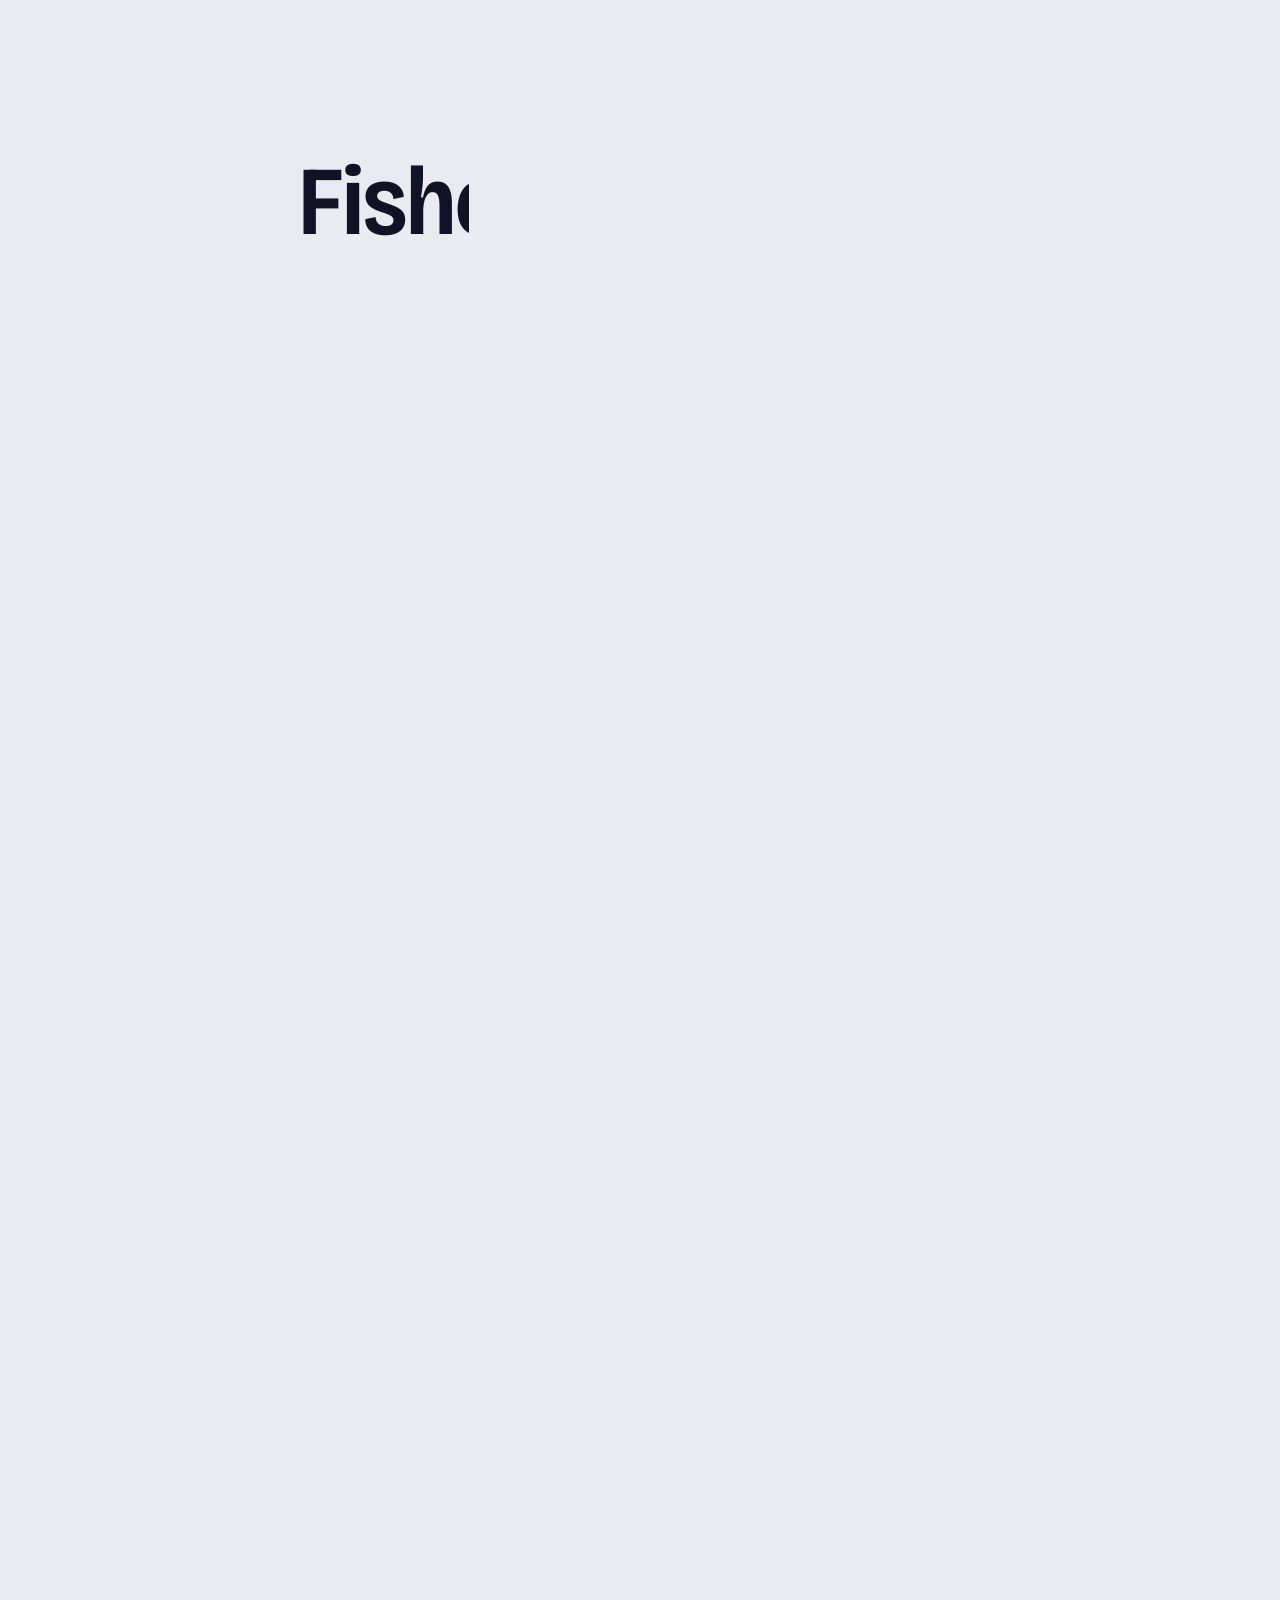
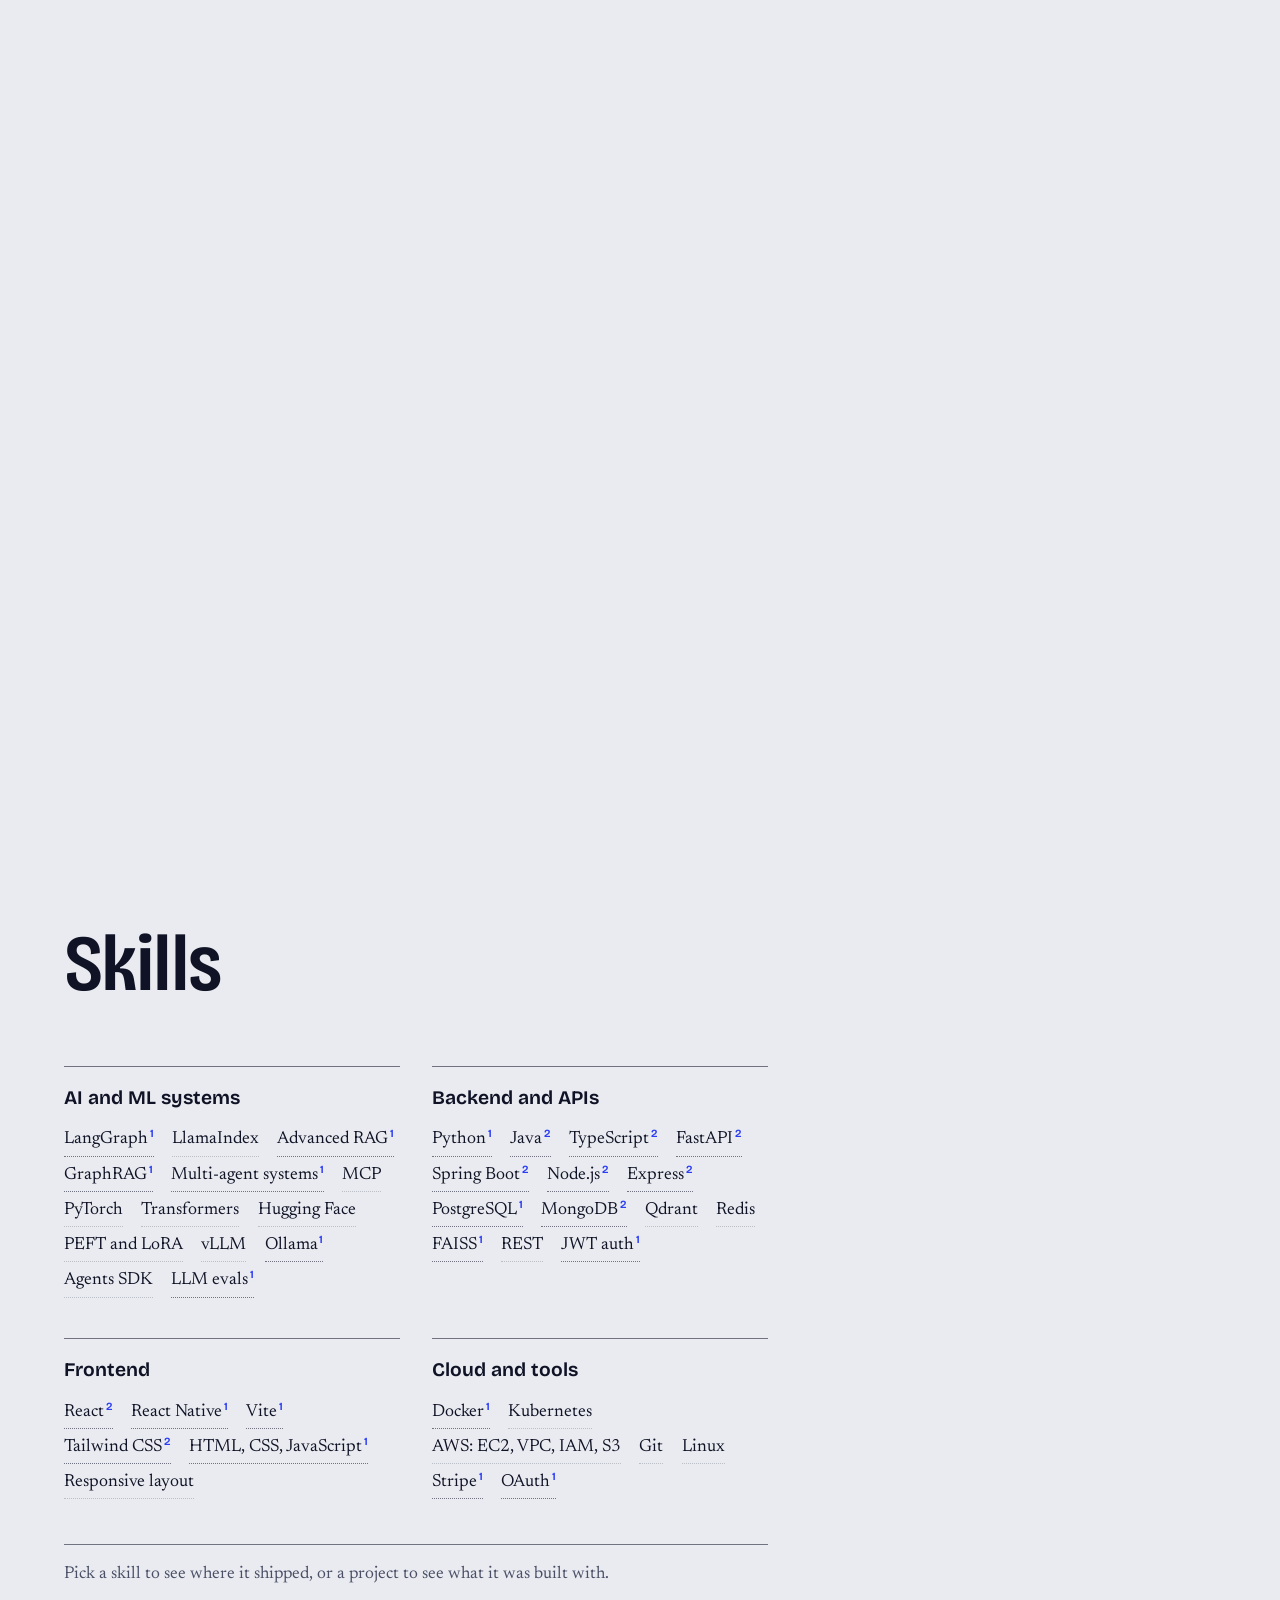
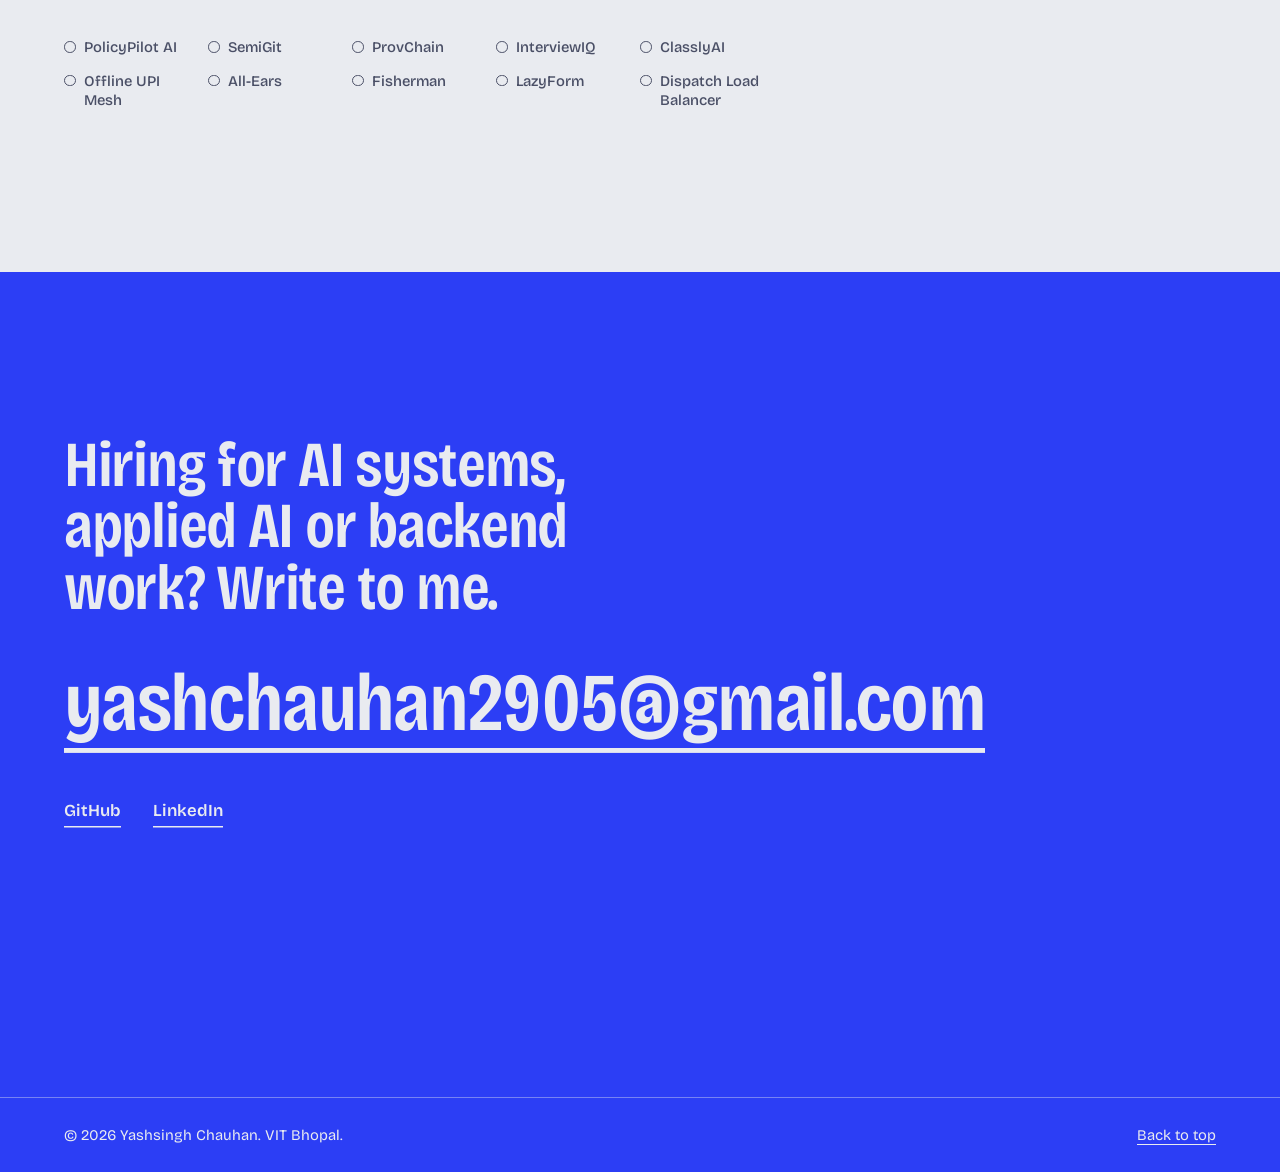
==== commit f93ec8f1: "Skills: a two-way map between skills and the projects they shipped in Each skill shows how many proj" ====
--- a/index.html
+++ b/index.html
@@ -364,46 +364,83 @@
     <section class="skills" id="skills" data-section="skills">
       <div class="wrap">
         <h2 class="h2 rv"><span>Skills</span></h2>
-        <div class="skills__grid">
+        <div class="skills__grid" id="skillmap">
           <div class="skillset" data-i="10">
             <h3>AI and ML systems</h3>
-            <ul>
-              <li>LangGraph, LlamaIndex</li>
-              <li>Advanced RAG, GraphRAG</li>
-              <li>Multi-agent systems, MCP</li>
-              <li>PyTorch, Transformers</li>
-              <li>Hugging Face, PEFT, LoRA</li>
-              <li>vLLM, Ollama, Agents SDK</li>
+            <ul class="sk-list">
+              <li><button class="sk" type="button" aria-pressed="false" data-used="0">LangGraph</button></li>
+              <li><button class="sk" type="button" aria-pressed="false" data-used="">LlamaIndex</button></li>
+              <li><button class="sk" type="button" aria-pressed="false" data-used="0">Advanced RAG</button></li>
+              <li><button class="sk" type="button" aria-pressed="false" data-used="0">GraphRAG</button></li>
+              <li><button class="sk" type="button" aria-pressed="false" data-used="0">Multi-agent systems</button></li>
+              <li><button class="sk" type="button" aria-pressed="false" data-used="">MCP</button></li>
+              <li><button class="sk" type="button" aria-pressed="false" data-used="">PyTorch</button></li>
+              <li><button class="sk" type="button" aria-pressed="false" data-used="">Transformers</button></li>
+              <li><button class="sk" type="button" aria-pressed="false" data-used="">Hugging Face</button></li>
+              <li><button class="sk" type="button" aria-pressed="false" data-used="">PEFT and LoRA</button></li>
+              <li><button class="sk" type="button" aria-pressed="false" data-used="">vLLM</button></li>
+              <li><button class="sk" type="button" aria-pressed="false" data-used="0">Ollama</button></li>
+              <li><button class="sk" type="button" aria-pressed="false" data-used="">Agents SDK</button></li>
+              <li><button class="sk" type="button" aria-pressed="false" data-used="7">LLM evals</button></li>
             </ul>
           </div>
           <div class="skillset" data-i="11">
             <h3>Backend and APIs</h3>
-            <ul>
-              <li>FastAPI, Spring Boot</li>
-              <li>Node.js, Express</li>
-              <li>PostgreSQL, MongoDB</li>
-              <li>Qdrant, Redis, FAISS</li>
-              <li>REST, JWT auth</li>
+            <ul class="sk-list">
+              <li><button class="sk" type="button" aria-pressed="false" data-used="7">Python</button></li>
+              <li><button class="sk" type="button" aria-pressed="false" data-used="5 9">Java</button></li>
+              <li><button class="sk" type="button" aria-pressed="false" data-used="1 6">TypeScript</button></li>
+              <li><button class="sk" type="button" aria-pressed="false" data-used="0 7">FastAPI</button></li>
+              <li><button class="sk" type="button" aria-pressed="false" data-used="5 9">Spring Boot</button></li>
+              <li><button class="sk" type="button" aria-pressed="false" data-used="3 4">Node.js</button></li>
+              <li><button class="sk" type="button" aria-pressed="false" data-used="3 4">Express</button></li>
+              <li><button class="sk" type="button" aria-pressed="false" data-used="9">PostgreSQL</button></li>
+              <li><button class="sk" type="button" aria-pressed="false" data-used="3 4">MongoDB</button></li>
+              <li><button class="sk" type="button" aria-pressed="false" data-used="">Qdrant</button></li>
+              <li><button class="sk" type="button" aria-pressed="false" data-used="">Redis</button></li>
+              <li><button class="sk" type="button" aria-pressed="false" data-used="0">FAISS</button></li>
+              <li><button class="sk" type="button" aria-pressed="false" data-used="">REST</button></li>
+              <li><button class="sk" type="button" aria-pressed="false" data-used="3">JWT auth</button></li>
             </ul>
           </div>
           <div class="skillset" data-i="12">
             <h3>Frontend</h3>
-            <ul>
-              <li>React, Vite</li>
-              <li>Tailwind CSS</li>
-              <li>HTML, CSS, JavaScript</li>
-              <li>Responsive layout</li>
+            <ul class="sk-list">
+              <li><button class="sk" type="button" aria-pressed="false" data-used="3 4">React</button></li>
+              <li><button class="sk" type="button" aria-pressed="false" data-used="6">React Native</button></li>
+              <li><button class="sk" type="button" aria-pressed="false" data-used="4">Vite</button></li>
+              <li><button class="sk" type="button" aria-pressed="false" data-used="3 4">Tailwind CSS</button></li>
+              <li><button class="sk" type="button" aria-pressed="false" data-used="8">HTML, CSS, JavaScript</button></li>
+              <li><button class="sk" type="button" aria-pressed="false" data-used="">Responsive layout</button></li>
             </ul>
           </div>
           <div class="skillset" data-i="13">
             <h3>Cloud and tools</h3>
-            <ul>
-              <li>Docker, Kubernetes</li>
-              <li>AWS: EC2, VPC, IAM, S3</li>
-              <li>Git, Linux</li>
-              <li>Stripe, OAuth</li>
+            <ul class="sk-list">
+              <li><button class="sk" type="button" aria-pressed="false" data-used="9">Docker</button></li>
+              <li><button class="sk" type="button" aria-pressed="false" data-used="">Kubernetes</button></li>
+              <li><button class="sk" type="button" aria-pressed="false" data-used="">AWS: EC2, VPC, IAM, S3</button></li>
+              <li><button class="sk" type="button" aria-pressed="false" data-used="">Git</button></li>
+              <li><button class="sk" type="button" aria-pressed="false" data-used="">Linux</button></li>
+              <li><button class="sk" type="button" aria-pressed="false" data-used="4">Stripe</button></li>
+              <li><button class="sk" type="button" aria-pressed="false" data-used="4">OAuth</button></li>
             </ul>
           </div>
+        </div>
+        <p class="skread" id="skread" aria-live="polite">Pick a skill to see where it shipped, or a project to see what it was built with.</p>
+        <div class="skmap">
+          <ol class="skrail" aria-label="Projects">
+            <li><button class="skp" type="button" aria-pressed="false" data-p="0"><i aria-hidden="true"></i><span>PolicyPilot AI</span></button></li>
+            <li><button class="skp" type="button" aria-pressed="false" data-p="1"><i aria-hidden="true"></i><span>SemiGit</span></button></li>
+            <li><button class="skp" type="button" aria-pressed="false" data-p="2"><i aria-hidden="true"></i><span>ProvChain</span></button></li>
+            <li><button class="skp" type="button" aria-pressed="false" data-p="3"><i aria-hidden="true"></i><span>InterviewIQ</span></button></li>
+            <li><button class="skp" type="button" aria-pressed="false" data-p="4"><i aria-hidden="true"></i><span>ClasslyAI</span></button></li>
+            <li><button class="skp" type="button" aria-pressed="false" data-p="5"><i aria-hidden="true"></i><span>Offline UPI Mesh</span></button></li>
+            <li><button class="skp" type="button" aria-pressed="false" data-p="6"><i aria-hidden="true"></i><span>All-Ears</span></button></li>
+            <li><button class="skp" type="button" aria-pressed="false" data-p="7"><i aria-hidden="true"></i><span>Fisherman</span></button></li>
+            <li><button class="skp" type="button" aria-pressed="false" data-p="8"><i aria-hidden="true"></i><span>LazyForm</span></button></li>
+            <li><button class="skp" type="button" aria-pressed="false" data-p="9"><i aria-hidden="true"></i><span>Dispatch Load Balancer</span></button></li>
+          </ol>
         </div>
       </div>
     </section>
--- a/css/home.css
+++ b/css/home.css
@@ -85,11 +85,15 @@
 
 .projects { position: relative; list-style: none; margin: 0; padding: 0; }
 .proj {
-  --hold: 80vh; --e: 1; --h: 0; --x: 0;
-  position: relative; height: calc(100vh + var(--hold));
+  /* Scenes overlap: the next one starts while this one is still pinned, so the two swap in place over --z of scrolling
+     and nothing physically slides past. --hold is the scroll each scene owns. */
+  --hold: 110vh; --z: 50vh; --e: 1; --h: 0; --x: 0;
+  position: relative; height: calc(100vh + var(--hold) + var(--z));
+  margin-bottom: calc(-100vh - var(--z));
   scroll-margin-top: calc(var(--nav-h) * -1);
 }
-@supports (height: 100svh) { .proj { --hold: 80svh; height: calc(100svh + var(--hold)); } }
+.proj:last-child { margin-bottom: 0; }
+@supports (height: 100svh) { .proj { --hold: 110svh; --z: 50svh; height: calc(100svh + var(--hold) + var(--z)); margin-bottom: calc(-100svh - var(--z)); } }
 .proj__pin {
   position: sticky; top: 0; z-index: 3;
   height: 100vh; height: 100svh;
@@ -97,6 +101,8 @@
   pointer-events: none;
 }
 .proj__pin a, .proj__pin button { pointer-events: auto; }
+/* scenes overlap, so only the one being read takes clicks */
+.proj:not(.is-cur) .proj__pin a, .proj:not(.is-cur) .proj__pin button { pointer-events: none; }
 .proj__inner {
   width: 100%; max-height: 100%;
   display: flex; flex-direction: column; align-items: flex-start; gap: 1.15rem;
@@ -128,7 +134,7 @@
   transition: font-size 0.7s var(--ease);
 }
 .proj__title .line {
-  display: block; overflow: hidden; padding-bottom: 0.12em; margin-bottom: -0.12em;
+  display: block; width: fit-content; max-width: 100%; overflow: hidden; padding-bottom: 0.12em; margin-bottom: -0.12em;
   /* how far this line has come in (--ti) and gone out (--to), 0 to 1; each project's data-fx says how it moves */
   --ti: clamp(0, (var(--e) - 0.38 - var(--li, 0) * 0.08) * 2.4, 1);
   --to: clamp(0, (var(--x) - 0.04 - var(--li, 0) * 0.06) * 2.6, 1);
@@ -217,9 +223,31 @@
 .skillset { border-top: 1px solid var(--rule-strong); padding-top: 1rem; transition: border-color 0.25s ease; }
 .skillset h3 { font-family: var(--sans); font-weight: 650; font-size: 1.2rem; margin-bottom: 0.7rem; transition: color 0.25s ease; }
 .skillset ul { list-style: none; }
-.skillset li { font-size: 1.1rem; line-height: 1.8; }
 .skillset:hover { border-top-color: var(--cobalt); }
 .skillset:hover h3 { color: var(--cobalt); }
+
+/* A skill is a button: it knows which projects it shipped in, and a project knows what it was built with. */
+.sk-list { display: flex; flex-wrap: wrap; gap: 0.1rem 1.15rem; }
+.sk-list li { font-size: 1.1rem; line-height: 1.85; }
+.sk, .skp { font: inherit; color: inherit; background: none; border: 0; padding: 0; cursor: pointer; text-align: left; }
+.sk { border-bottom: 1px dotted var(--rule-strong); transition: color 0.2s ease, opacity 0.2s ease, border-color 0.2s ease; }
+.sk[data-n]::after { content: attr(data-n); font-family: var(--sans); font-size: 0.62em; font-weight: 650; vertical-align: 0.55em; margin-left: 0.15em; color: var(--cobalt); }
+.sk:not([data-n]) { border-bottom-color: var(--rule); }
+.skills__grid.has-sel .sk { opacity: 0.3; }
+.skills__grid.has-sel .sk.is-lit { opacity: 1; color: var(--cobalt); border-bottom: 1px solid var(--cobalt); }
+
+.skmap { max-width: 44rem; }
+.skread { margin-top: clamp(2.2rem, 5vh, 3.4rem); border-top: 1px solid var(--rule-strong); padding-top: 1rem; min-height: 4.6em; max-width: 44rem; font-size: 1.08rem; line-height: 1.55; color: var(--ink-2); }
+.skread > * { max-width: 36rem; }
+.skread b { font-family: var(--sans); font-weight: 650; color: var(--ink); }
+.skread a { color: var(--cobalt); text-decoration: underline; text-underline-offset: 0.18em; }
+.skrail { list-style: none; display: grid; grid-template-columns: repeat(5, minmax(0, 1fr)); gap: 0.9rem 1rem; margin-top: 0.9rem; }
+.skp { display: flex; align-items: flex-start; gap: 0.55rem; font-family: var(--sans); font-size: 0.92rem; font-weight: 520; line-height: 1.3; color: var(--ink-2); transition: color 0.2s ease, opacity 0.2s ease; }
+.skp i { flex: none; width: 0.72rem; height: 0.72rem; margin-top: 0.2em; border-radius: 50%; border: 1.5px solid var(--ink-2); transition: background-color 0.25s ease, border-color 0.25s ease, box-shadow 0.3s ease; }
+.skmap.has-sel .skp { opacity: 0.38; }
+.skmap.has-sel .skp.is-lit { opacity: 1; color: var(--ink); }
+.skmap.has-sel .skp.is-lit i { background: var(--cobalt); border-color: var(--cobalt); box-shadow: 0 0 0 4px color-mix(in srgb, var(--cobalt) 20%, transparent); }
+.skp:hover { color: var(--cobalt); }
 
 /* ---------- Contact ---------- */
 .contact {
@@ -285,15 +313,18 @@
 @media (max-width: 1099px) {
   .caption { display: none; }
   /* no reserved stage here: a light veil keeps text legible where the figure passes behind it */
-  .intro__name, .work__head .h2, .work__lede, .intro__body p, .facts, .principle, .skills .h2, .skillset { background: rgba(233, 235, 240, 0.74); }
+  .intro__name, .work__head .h2, .work__lede, .intro__body p, .facts, .principle, .skills .h2, .skillset, .skmap { background: rgba(233, 235, 240, 0.74); }
+  /* the reading stays at the foot of the screen while the chips above are tapped */
+  .skread { position: sticky; bottom: 0.6rem; z-index: 2; background: rgba(233, 235, 240, 0.96); padding: 0.8rem 0.7rem; margin-inline: -0.7rem; min-height: 0; border: 1px solid var(--rule-strong); }
   /* the veil reaches past the text on every side, and the negative margin keeps the text itself on the gutter */
-  .intro__name, .work__head .h2, .work__lede, .intro__body p, .facts, .principle, .skills .h2, .skillset { padding-inline: 0.7rem; margin-inline: -0.7rem; }
+  .intro__name, .work__head .h2, .work__lede, .intro__body p, .facts, .principle, .skills .h2, .skillset, .skmap { padding-inline: 0.7rem; margin-inline: -0.7rem; }
   .intro__body p, .work__lede { padding-block: 0.35rem; }
   .intro__body .intro__lead { padding-block: 0.55rem; }
   .intro__name { padding-block: 0.12em 0.2em; }
   .work__head .h2, .skills .h2 { padding-block: 0.15em; }
   .proj__pin::before {
     content: ""; position: absolute; inset: auto 0 0 0; height: 66%; z-index: -1; pointer-events: none;
+    opacity: calc(var(--e) * (1 - var(--x)));
     background: linear-gradient(to top, rgba(233, 235, 240, 0.95) 38%, rgba(233, 235, 240, 0));
   }
   .proj__case .case__cols { background: rgba(233, 235, 240, 0.9); padding: 1.2rem 1rem; margin-top: 0.6rem; }
@@ -304,6 +335,7 @@
 @media (max-width: 900px) {
   .case__cols, .principles { grid-template-columns: 1fr; }
   .skills__grid { grid-template-columns: repeat(2, minmax(0, 1fr)); }
+  .skrail { grid-template-columns: repeat(3, minmax(0, 1fr)); }
   .proj__title { --fs: clamp(2.7rem, 12.5vw, 5rem); }
   .proj.is-open .proj__title { --fs: clamp(2rem, 8.5vw, 3.2rem); }
   .proj__case .case__cols { gap: 1rem; }
@@ -311,6 +343,7 @@
 }
 @media (max-width: 520px) {
   .skills__grid { grid-template-columns: 1fr; }
+  .skrail { grid-template-columns: repeat(2, minmax(0, 1fr)); }
   .facts > div { grid-template-columns: 1fr; gap: 0.2rem; }
 }
 /* short screens: leave the case more room */
@@ -326,7 +359,8 @@
   .js .rv, .js .rv.is-split { visibility: visible; animation: none; }
   .js .rv.is-split:not(.in) .l > span, .js .rv.is-split.in .l > span { transform: none; transition: none; }
   .js .intro__name:not(.in) .line > span, .js .intro__name.in .line > span { transform: none; transition: none; }
-  .proj { height: auto; min-height: 100vh; min-height: 100svh; }
+  .proj { height: auto; min-height: 100vh; min-height: 100svh; margin-bottom: 0; }
+  .proj:not(.is-cur) .proj__pin a, .proj:not(.is-cur) .proj__pin button { pointer-events: auto; }
   .proj__pin { position: relative; height: auto; min-height: inherit; }
   .proj[data-fx] .proj__title .line > span { transform: none; clip-path: none; }
   .proj__title .line > span, .proj__meta, .proj__line, .proj__actions, .proj__rule { transform: none; opacity: 1; }
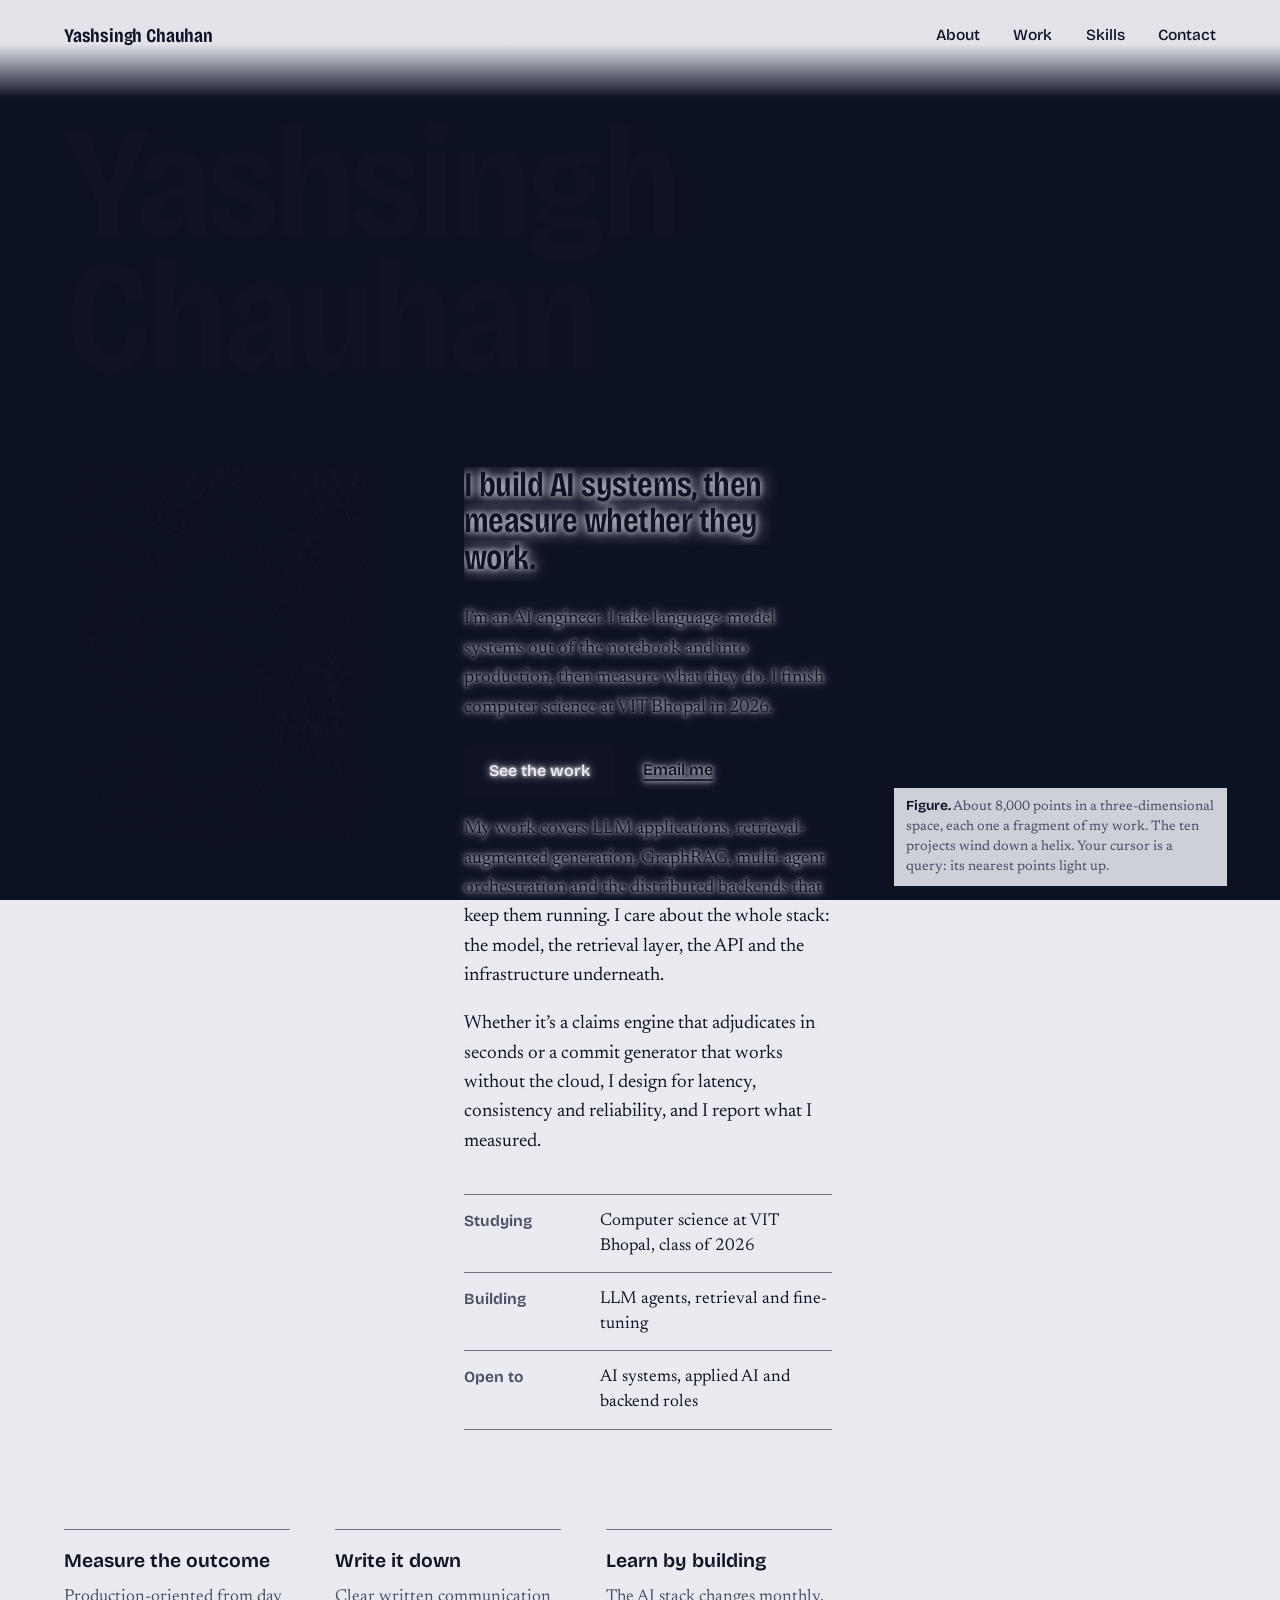
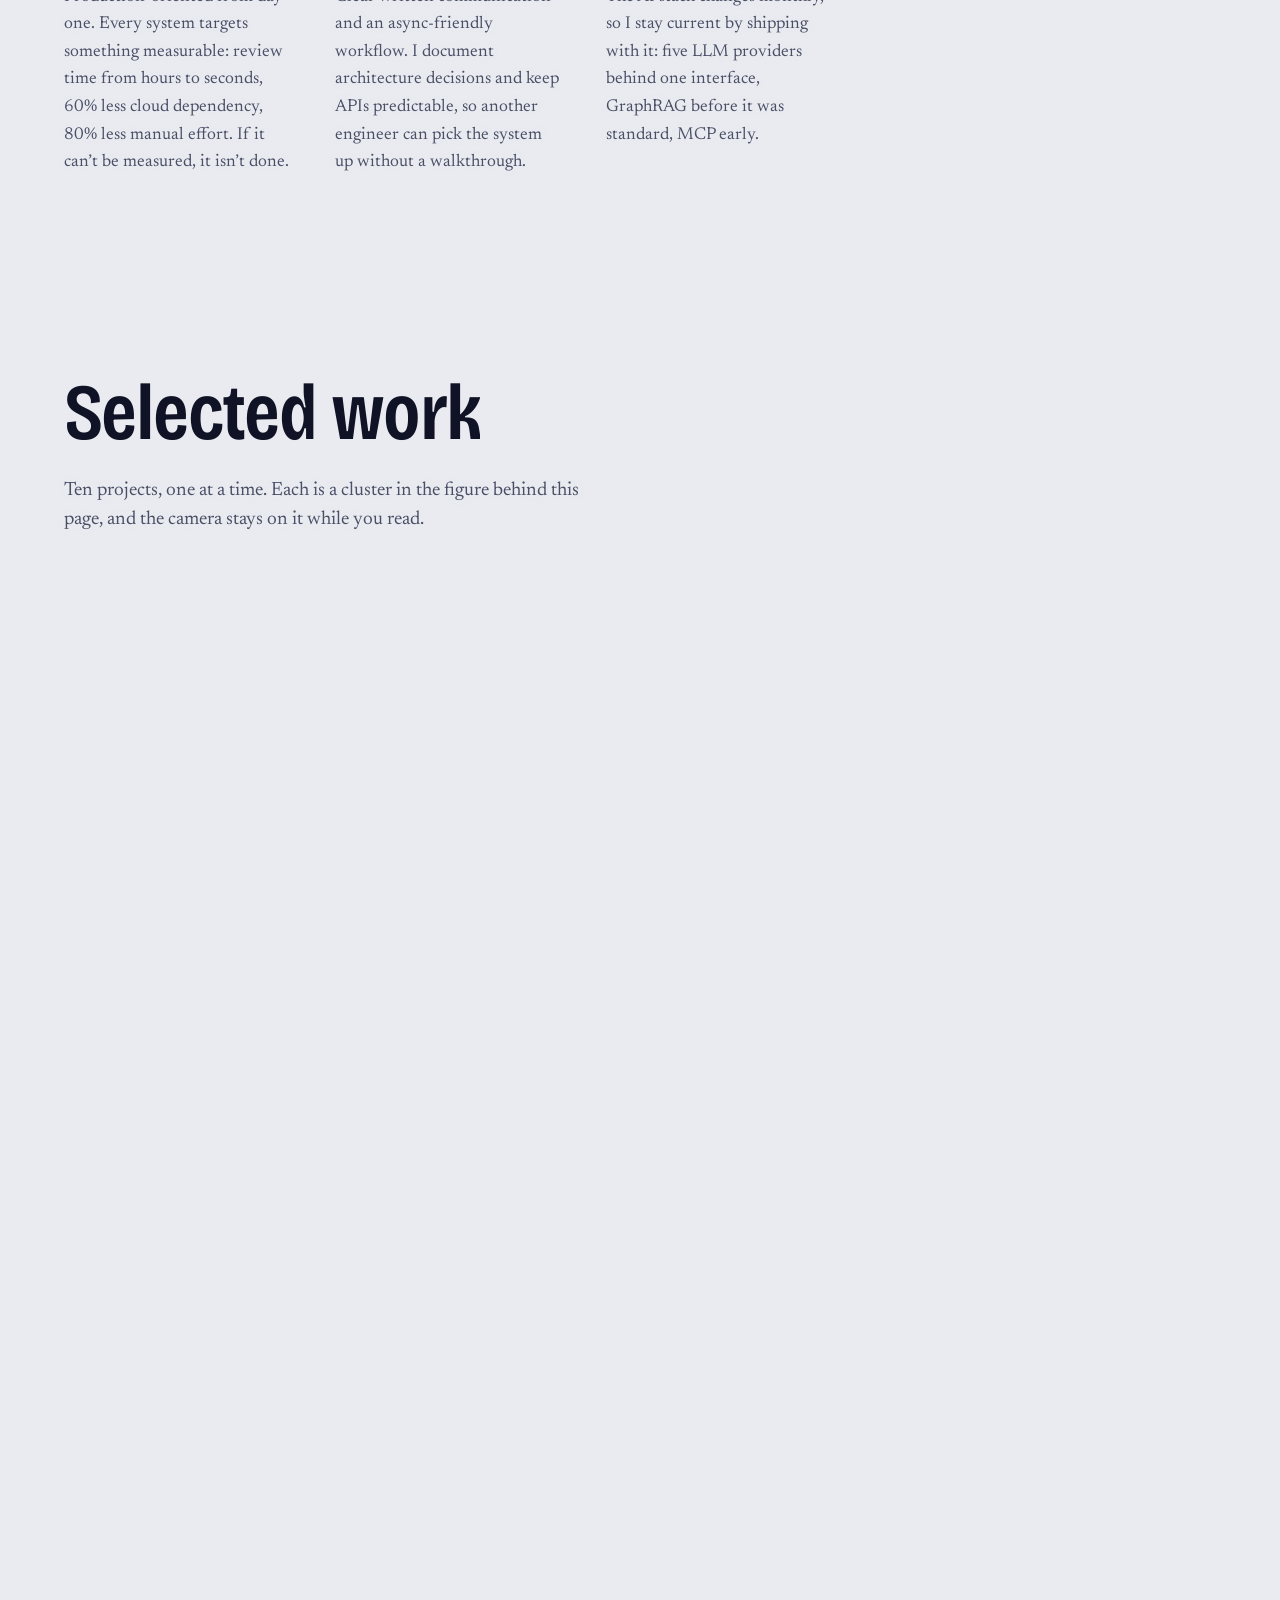
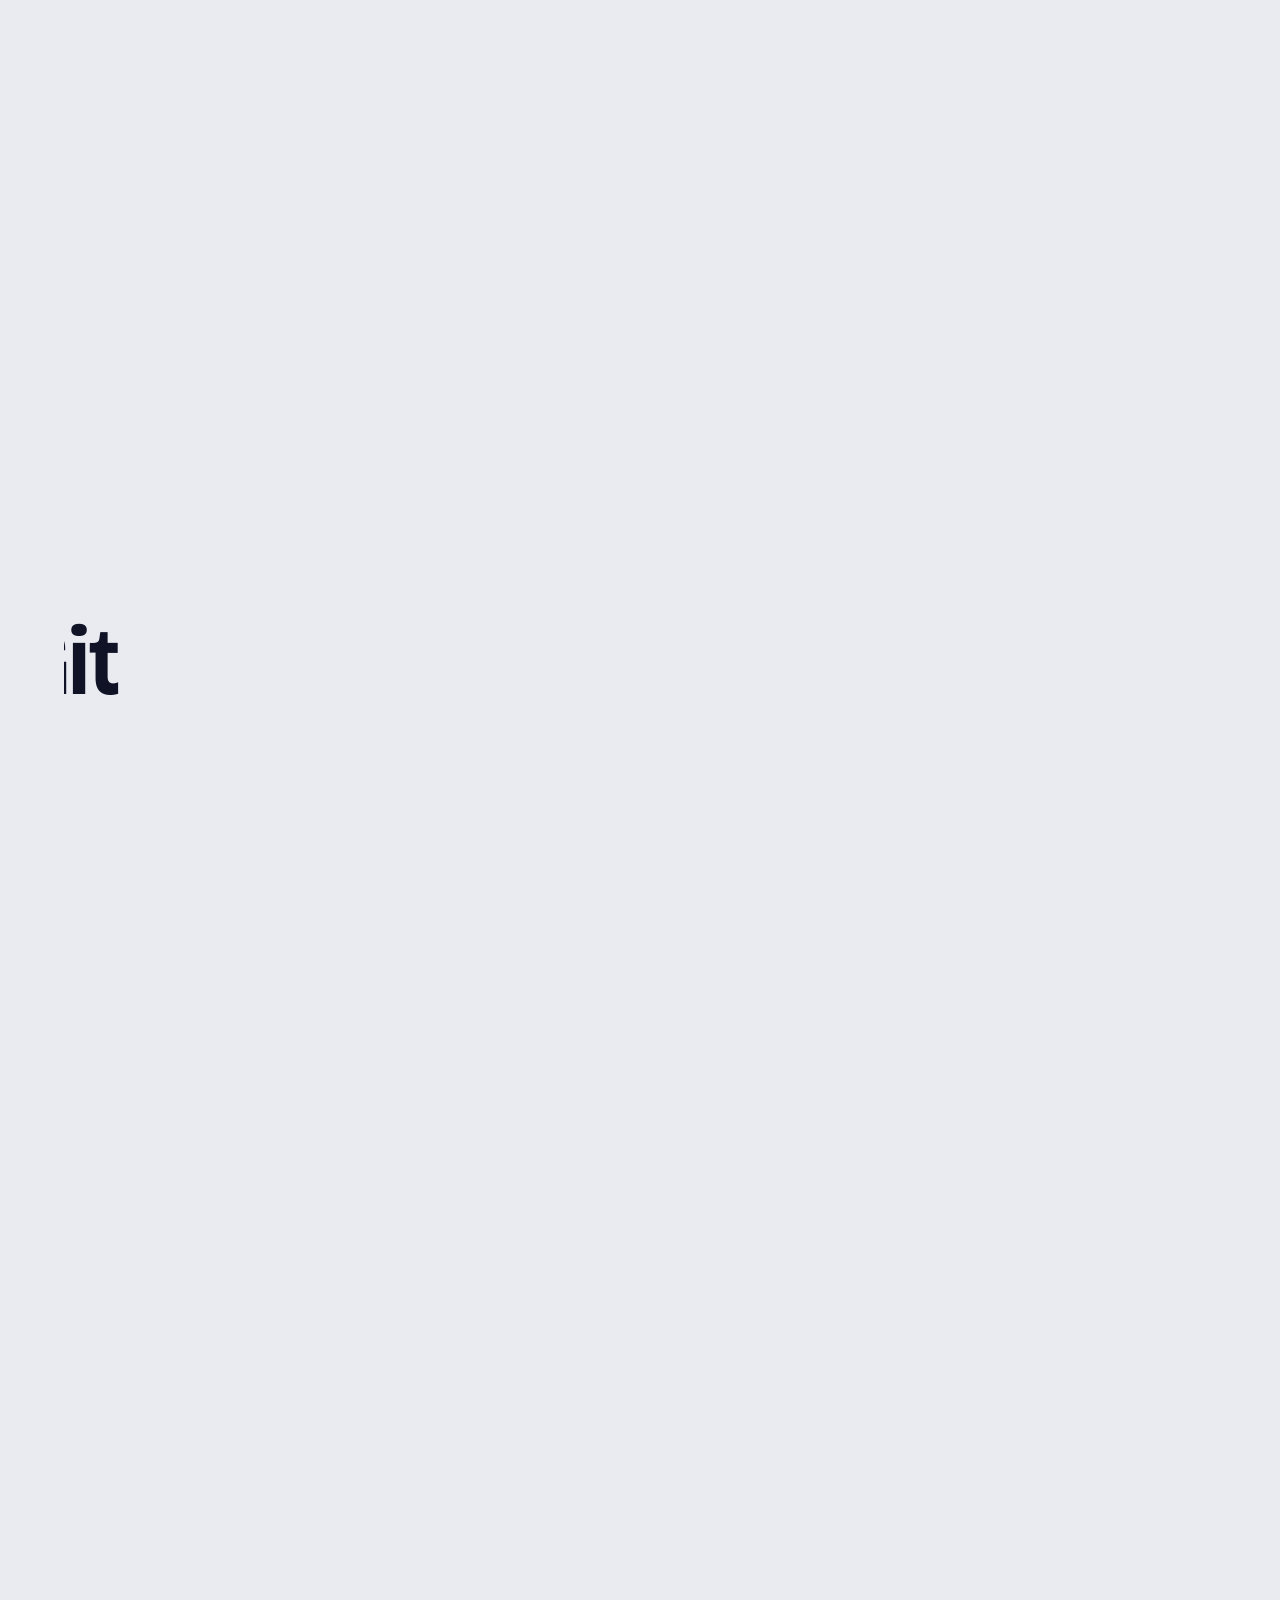
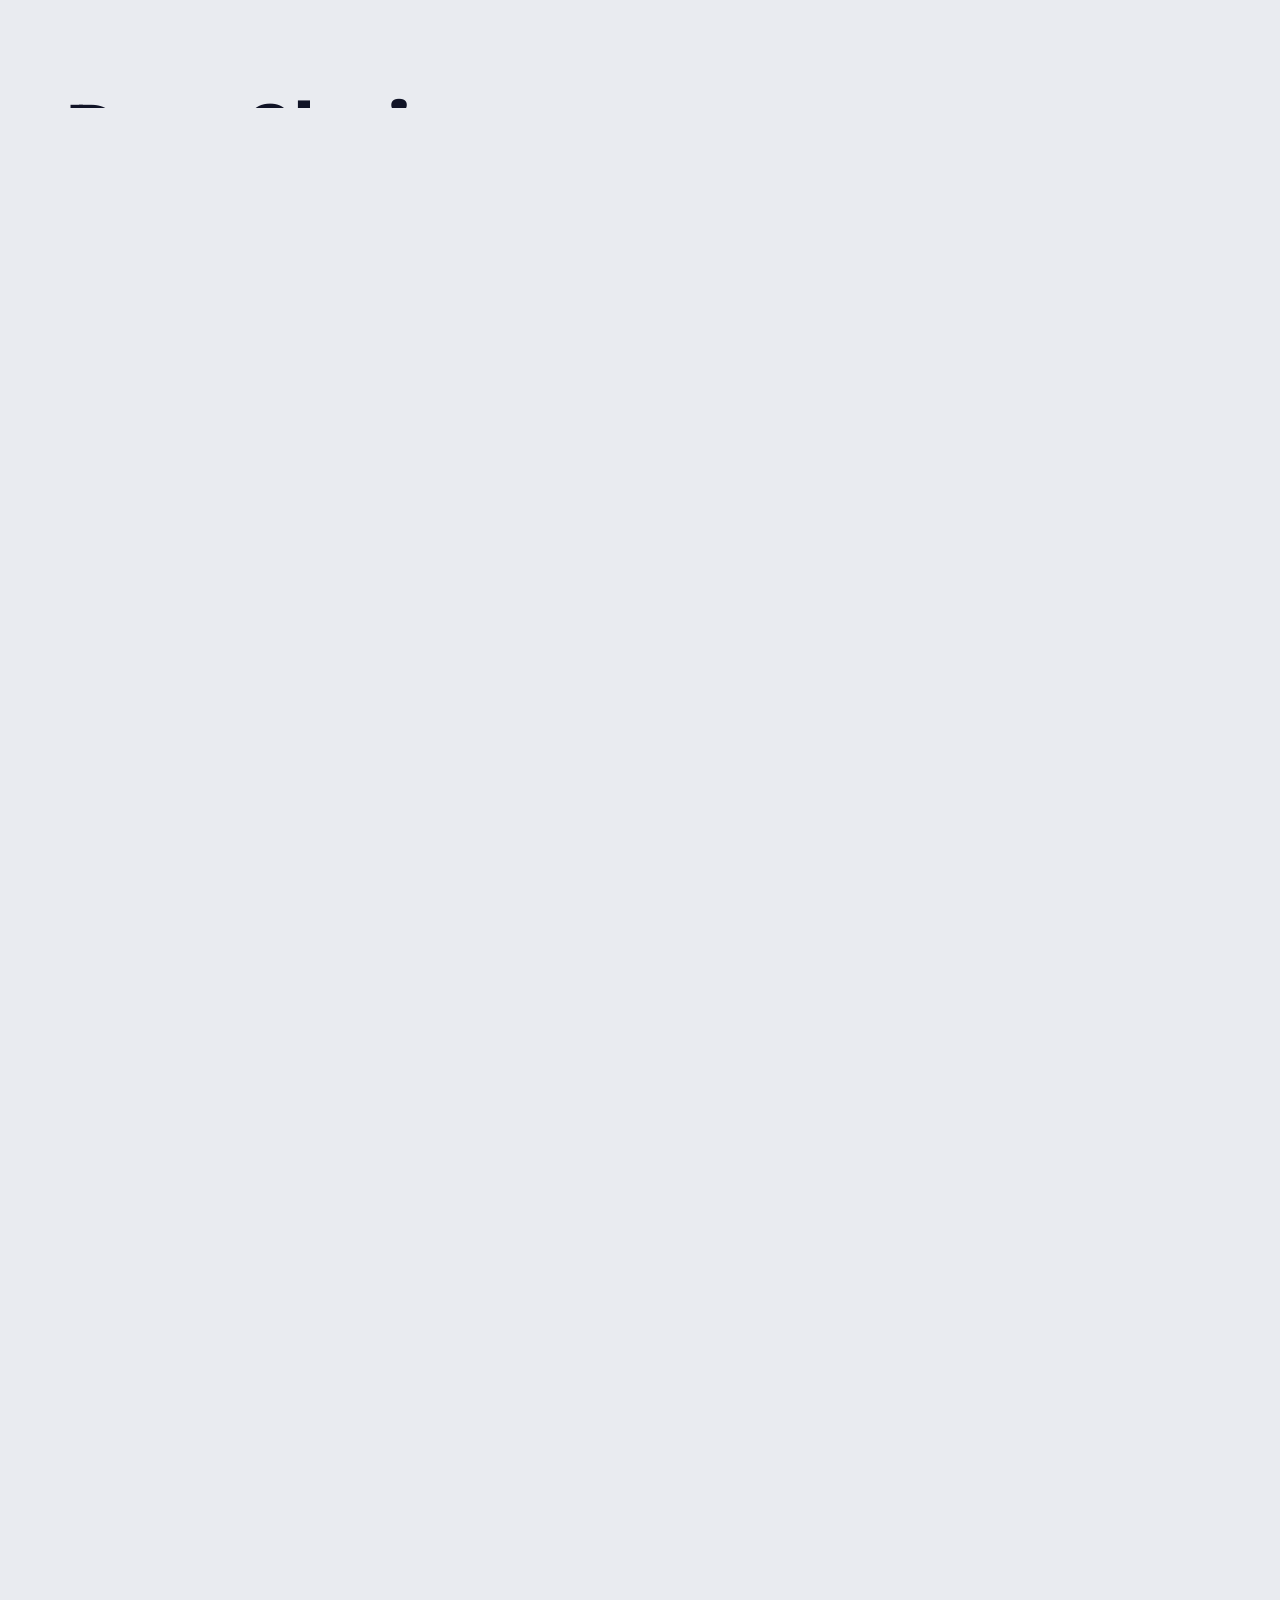
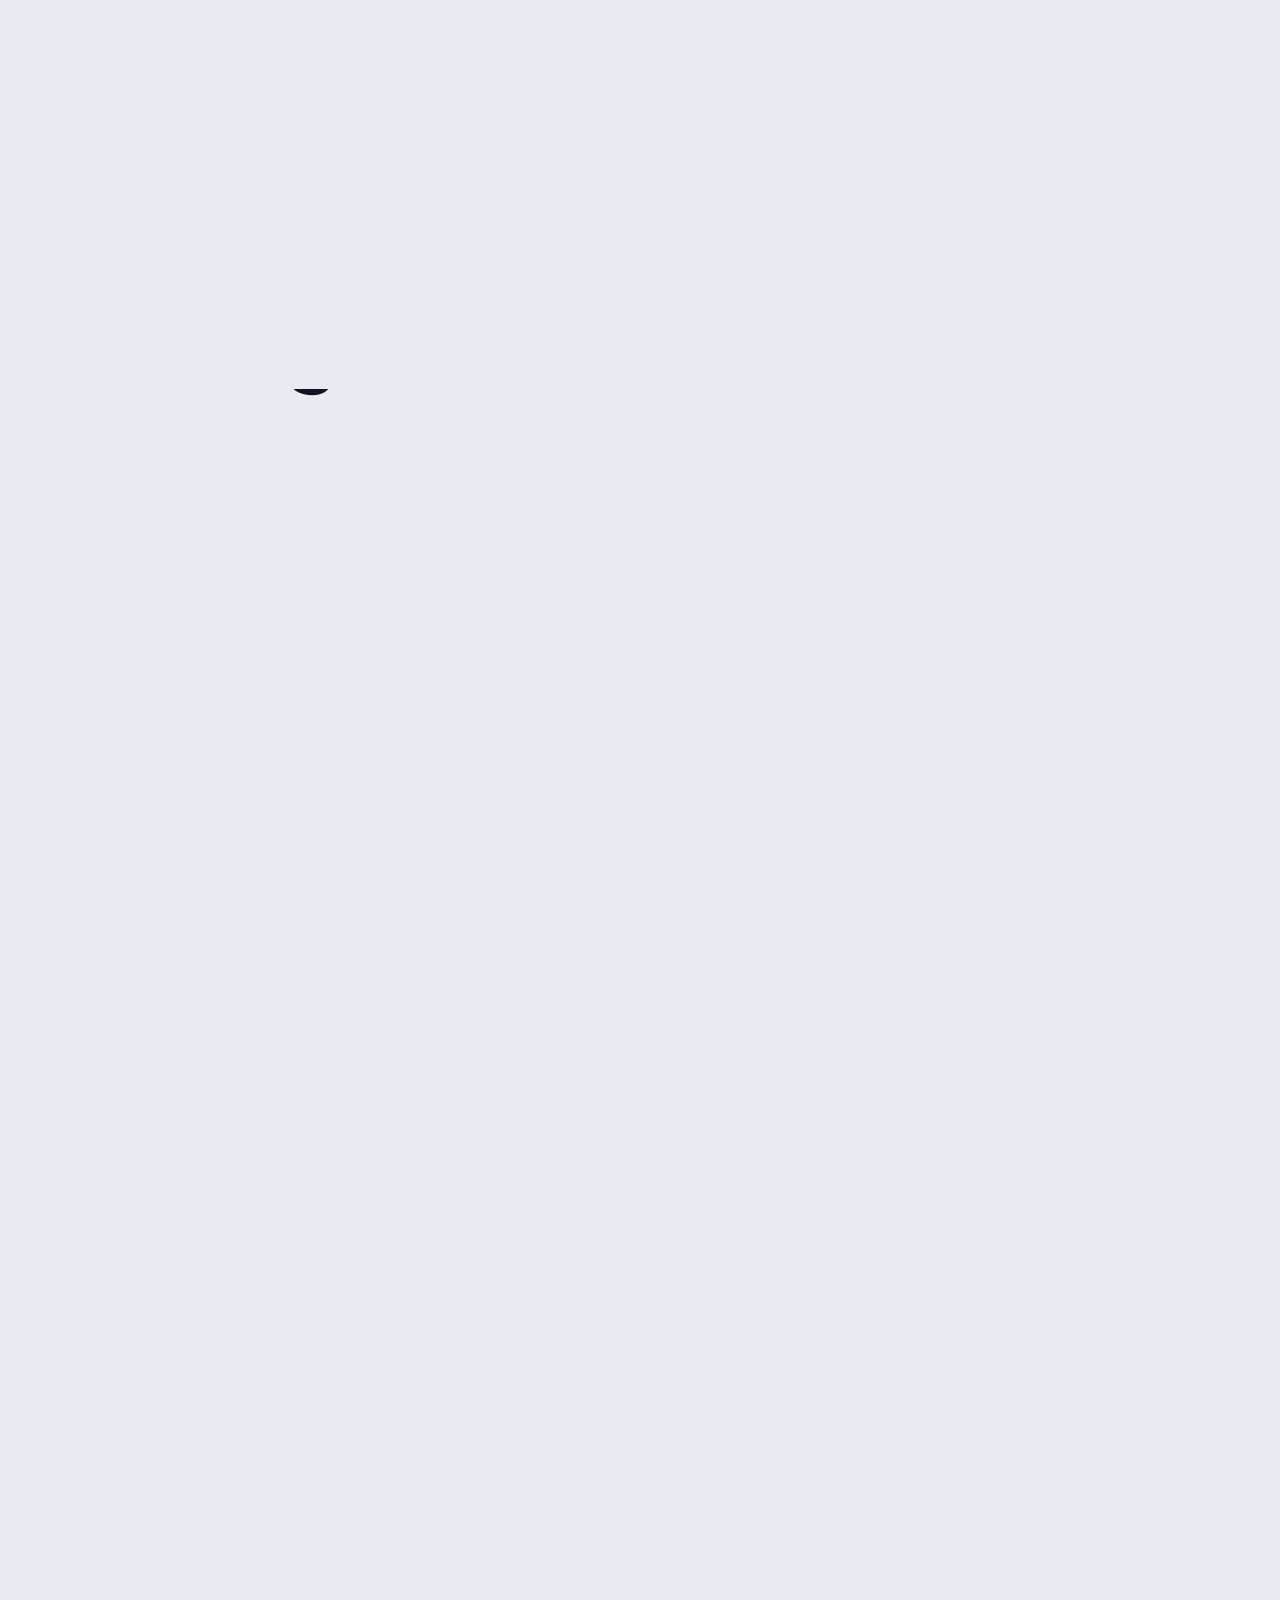
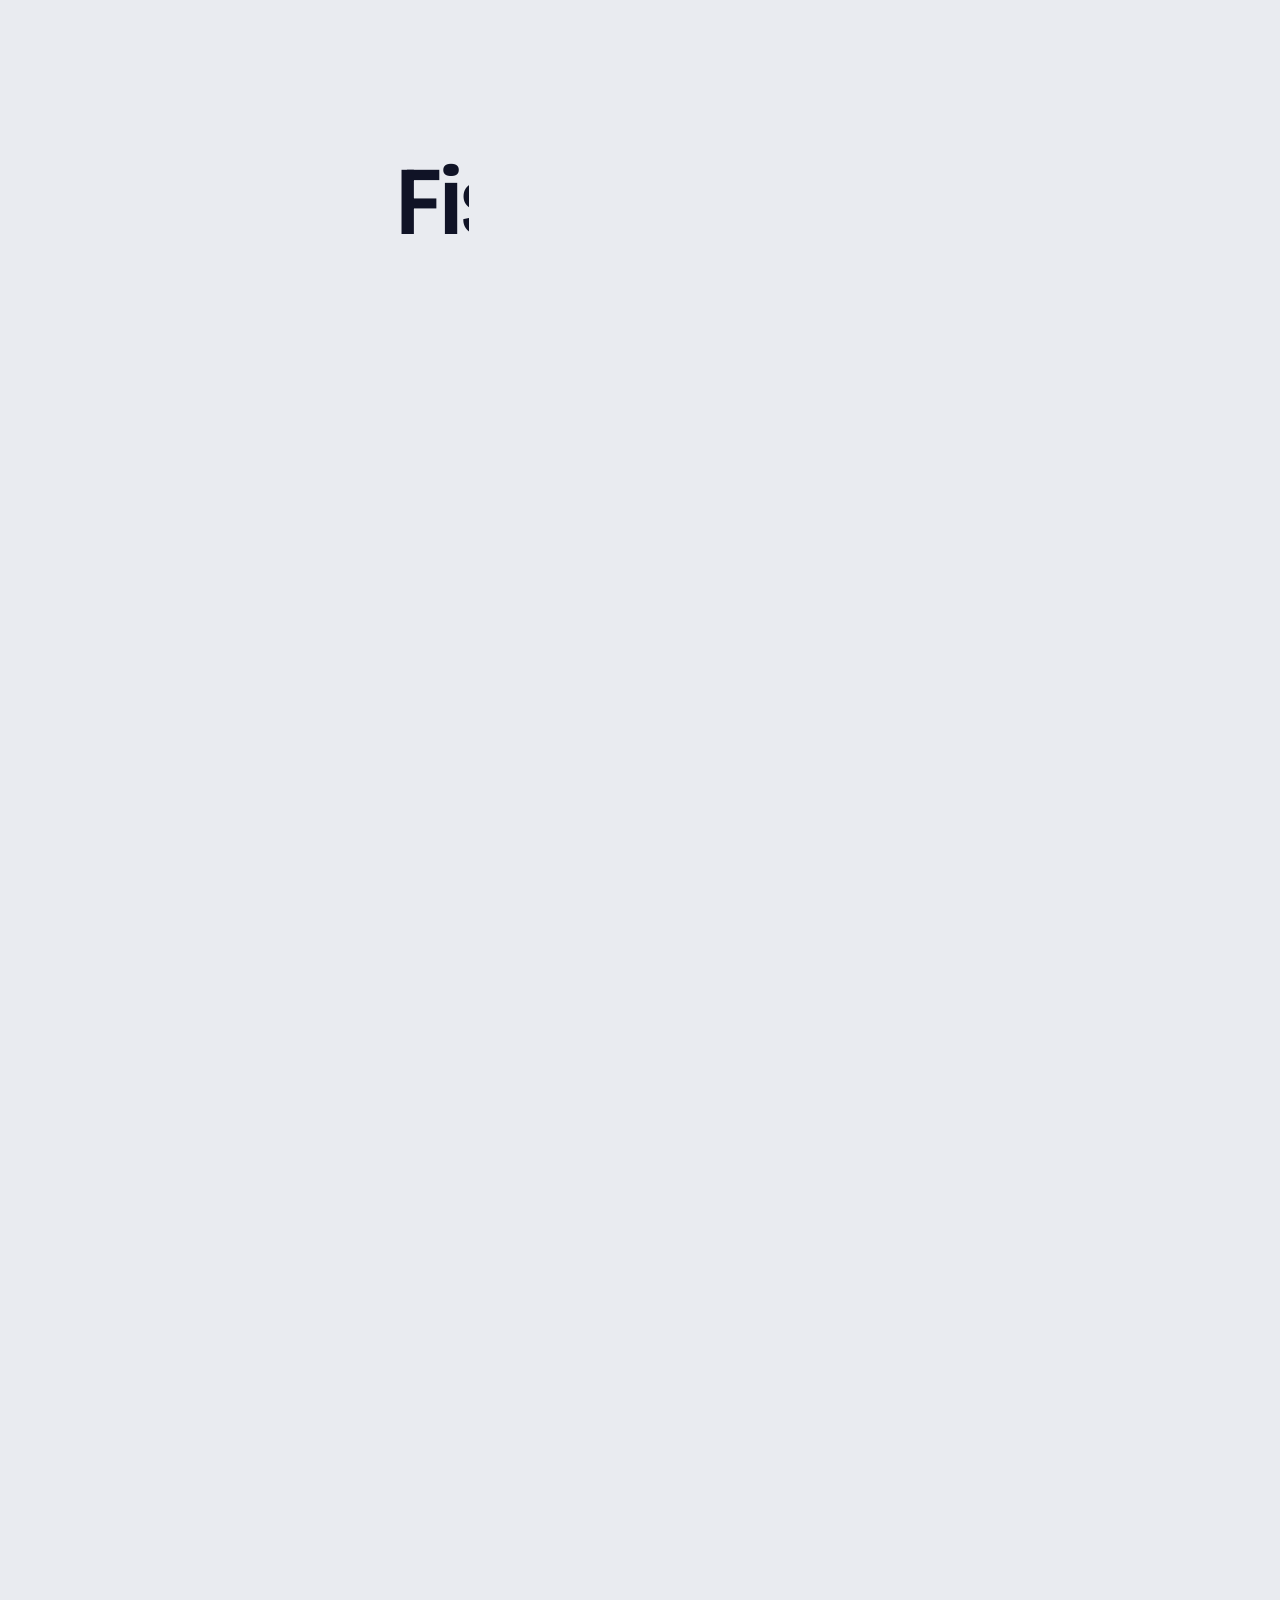
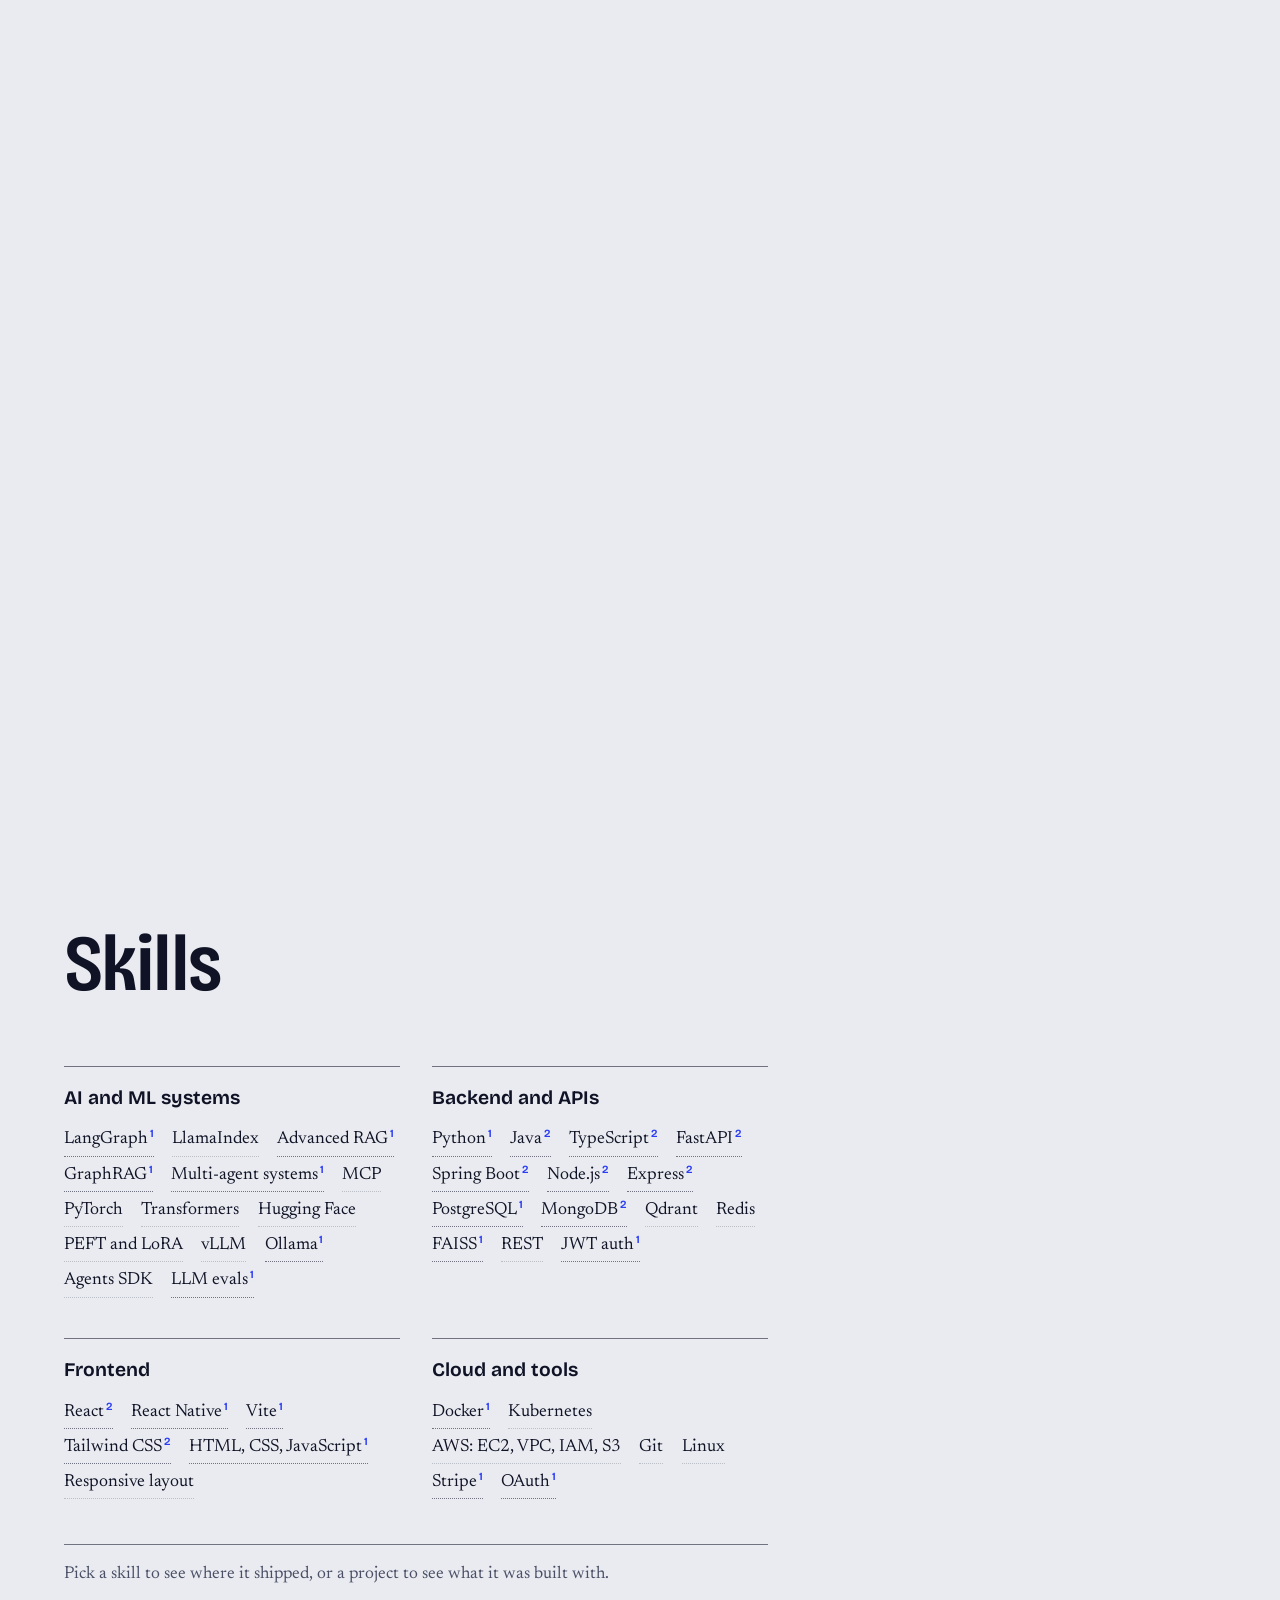
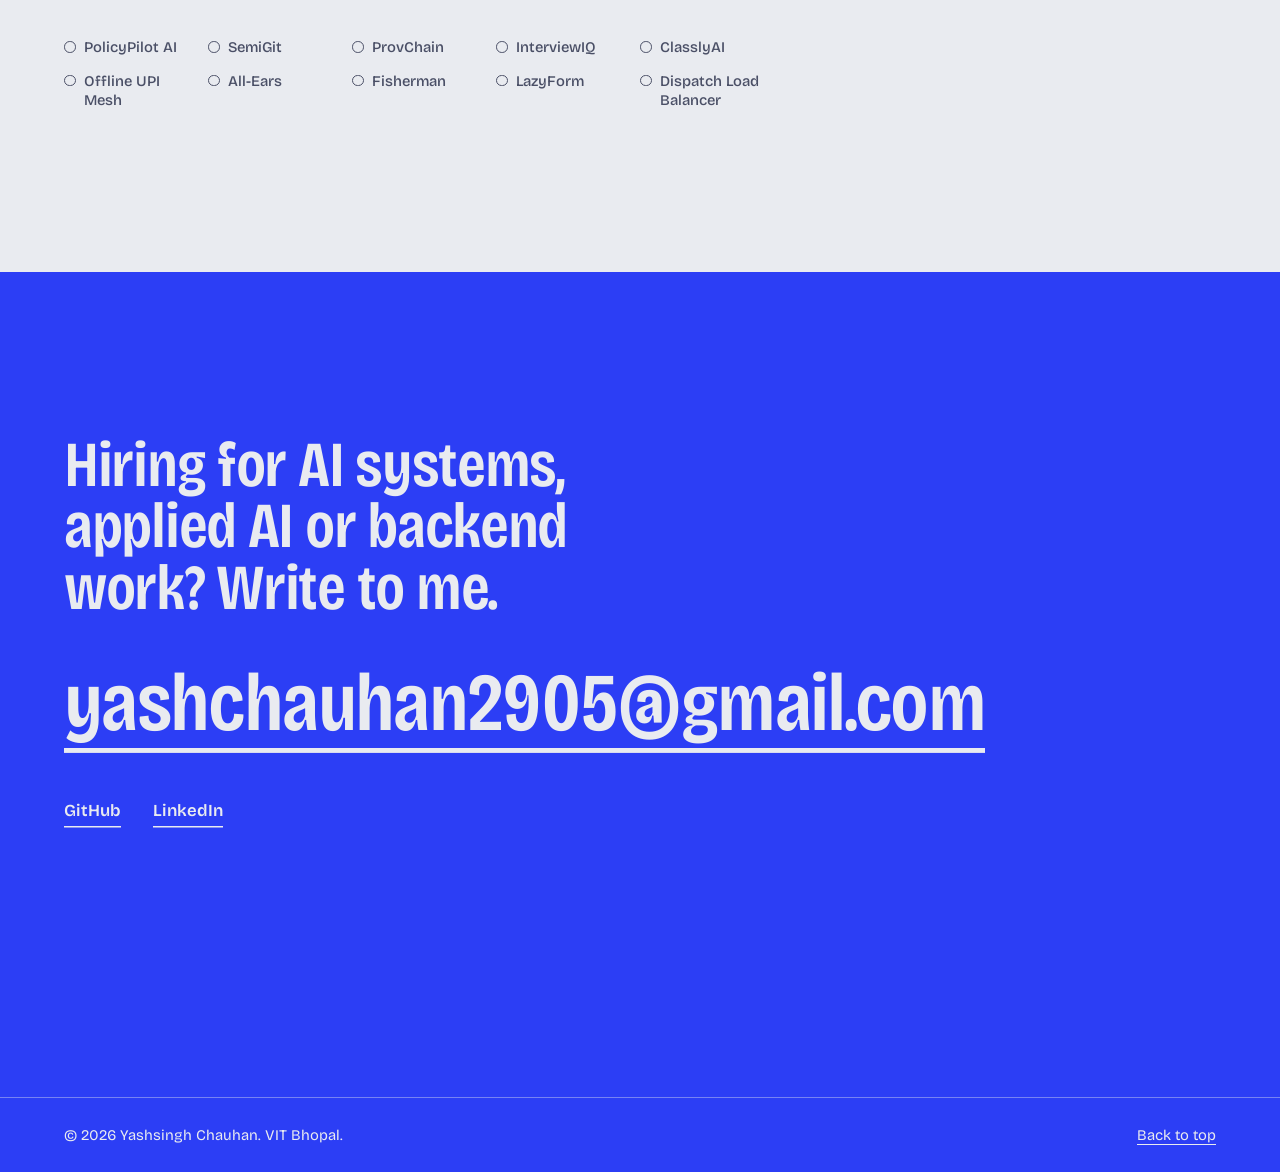
==== commit e2a4cbdf: "Introduction: the portrait is now a photo, drawn as the halftone dot field The source is cropped to " ====
--- a/index.html
+++ b/index.html
@@ -56,7 +56,7 @@
         <h1 class="intro__name" aria-label="Yashsingh Chauhan"><span class="line"><span>Yashsingh</span></span><span class="line"><span>Chauhan</span></span></h1>
       </div>
       <div class="wrap intro__grid">
-        <figure class="portrait" id="portrait" data-src="" data-alt="Monogram of the initials Y and C, drawn as a field of dots">
+        <figure class="portrait" id="portrait" data-src="assets/portrait.jpg" data-alt="Portrait of Yashsingh Chauhan, smiling, drawn as a field of dots">
           <canvas class="portrait__cv" aria-hidden="true"></canvas>
         </figure>
         <div class="intro__body">
--- a/css/home.css
+++ b/css/home.css
@@ -315,6 +315,7 @@
   /* no reserved stage here: a light veil keeps text legible where the figure passes behind it */
   .intro__name, .work__head .h2, .work__lede, .intro__body p, .facts, .principle, .skills .h2, .skillset, .skmap { background: rgba(233, 235, 240, 0.74); }
   /* the reading stays at the foot of the screen while the chips above are tapped */
+  .skmap { padding-block: 0.8rem; margin-top: 0.8rem; }
   .skread { position: sticky; bottom: 0.6rem; z-index: 2; background: rgba(233, 235, 240, 0.96); padding: 0.8rem 0.7rem; margin-inline: -0.7rem; min-height: 0; border: 1px solid var(--rule-strong); }
   /* the veil reaches past the text on every side, and the negative margin keeps the text itself on the gutter */
   .intro__name, .work__head .h2, .work__lede, .intro__body p, .facts, .principle, .skills .h2, .skillset, .skmap { padding-inline: 0.7rem; margin-inline: -0.7rem; }
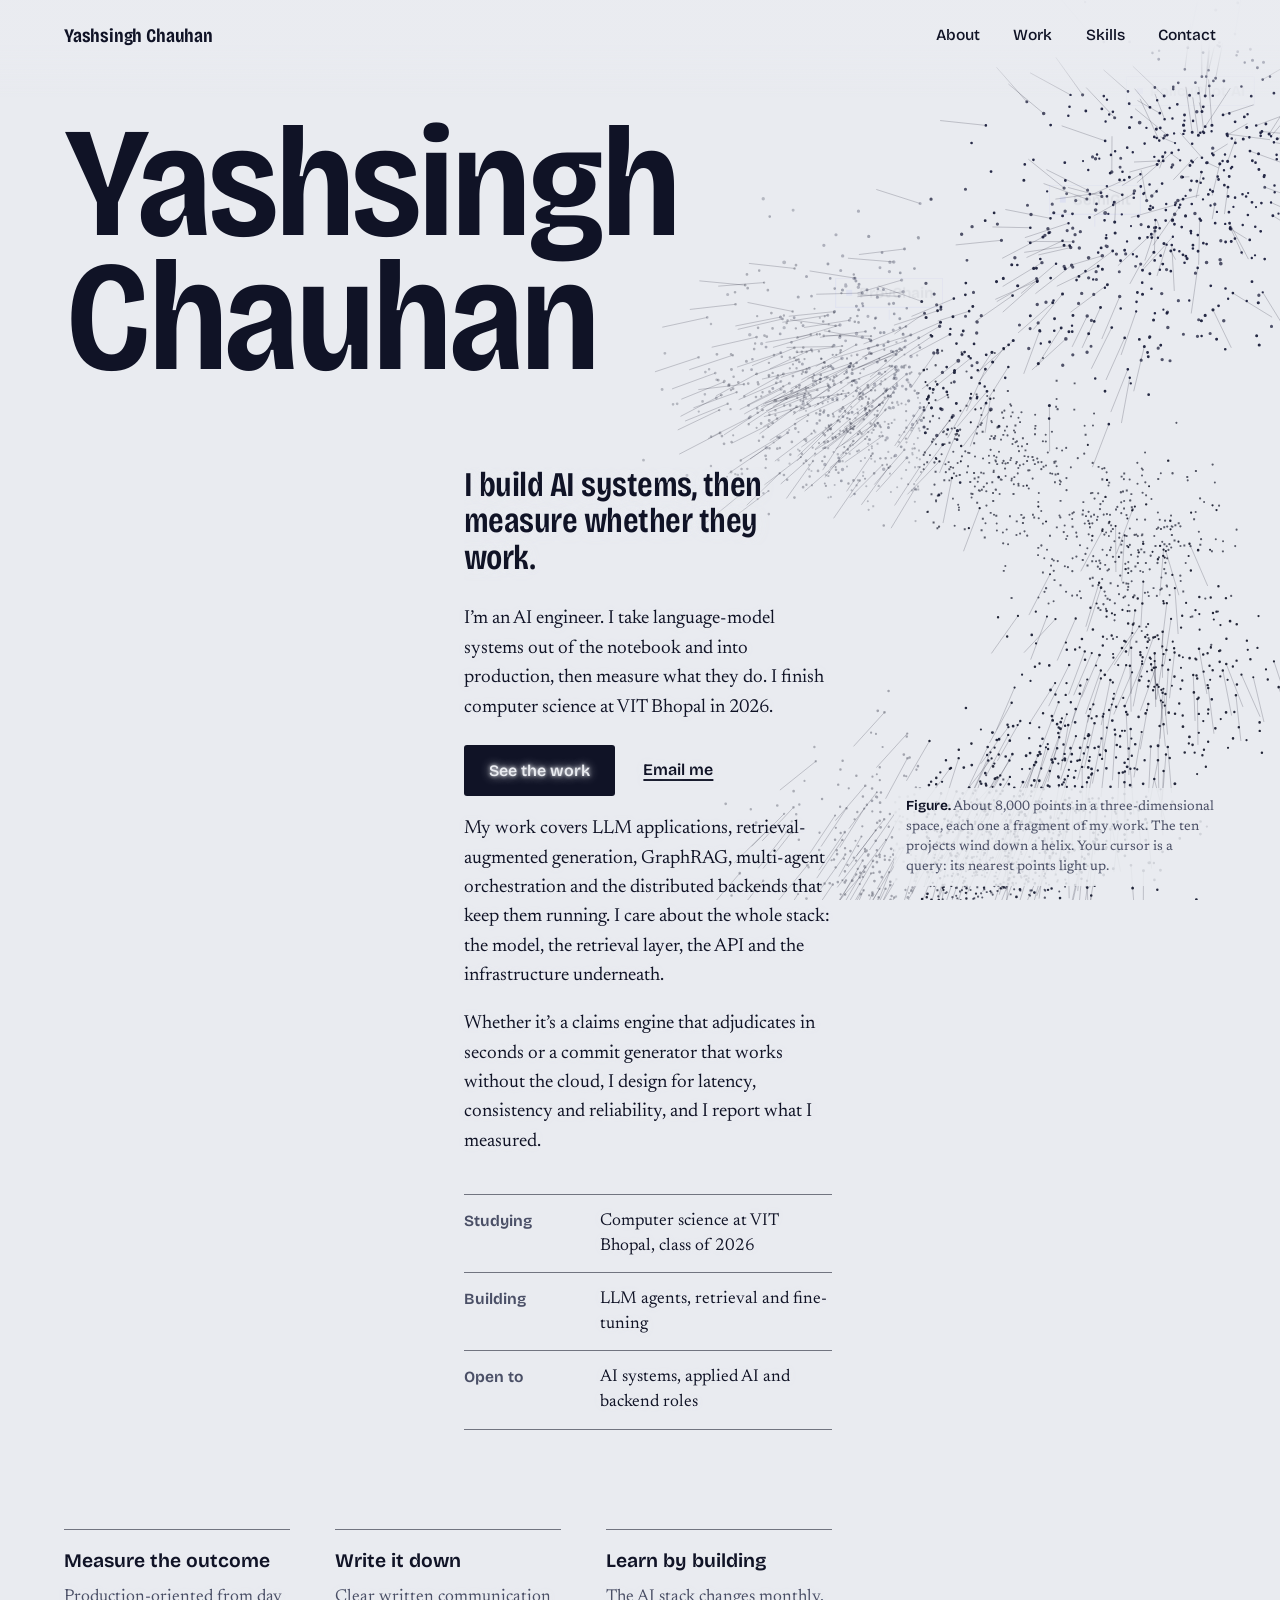
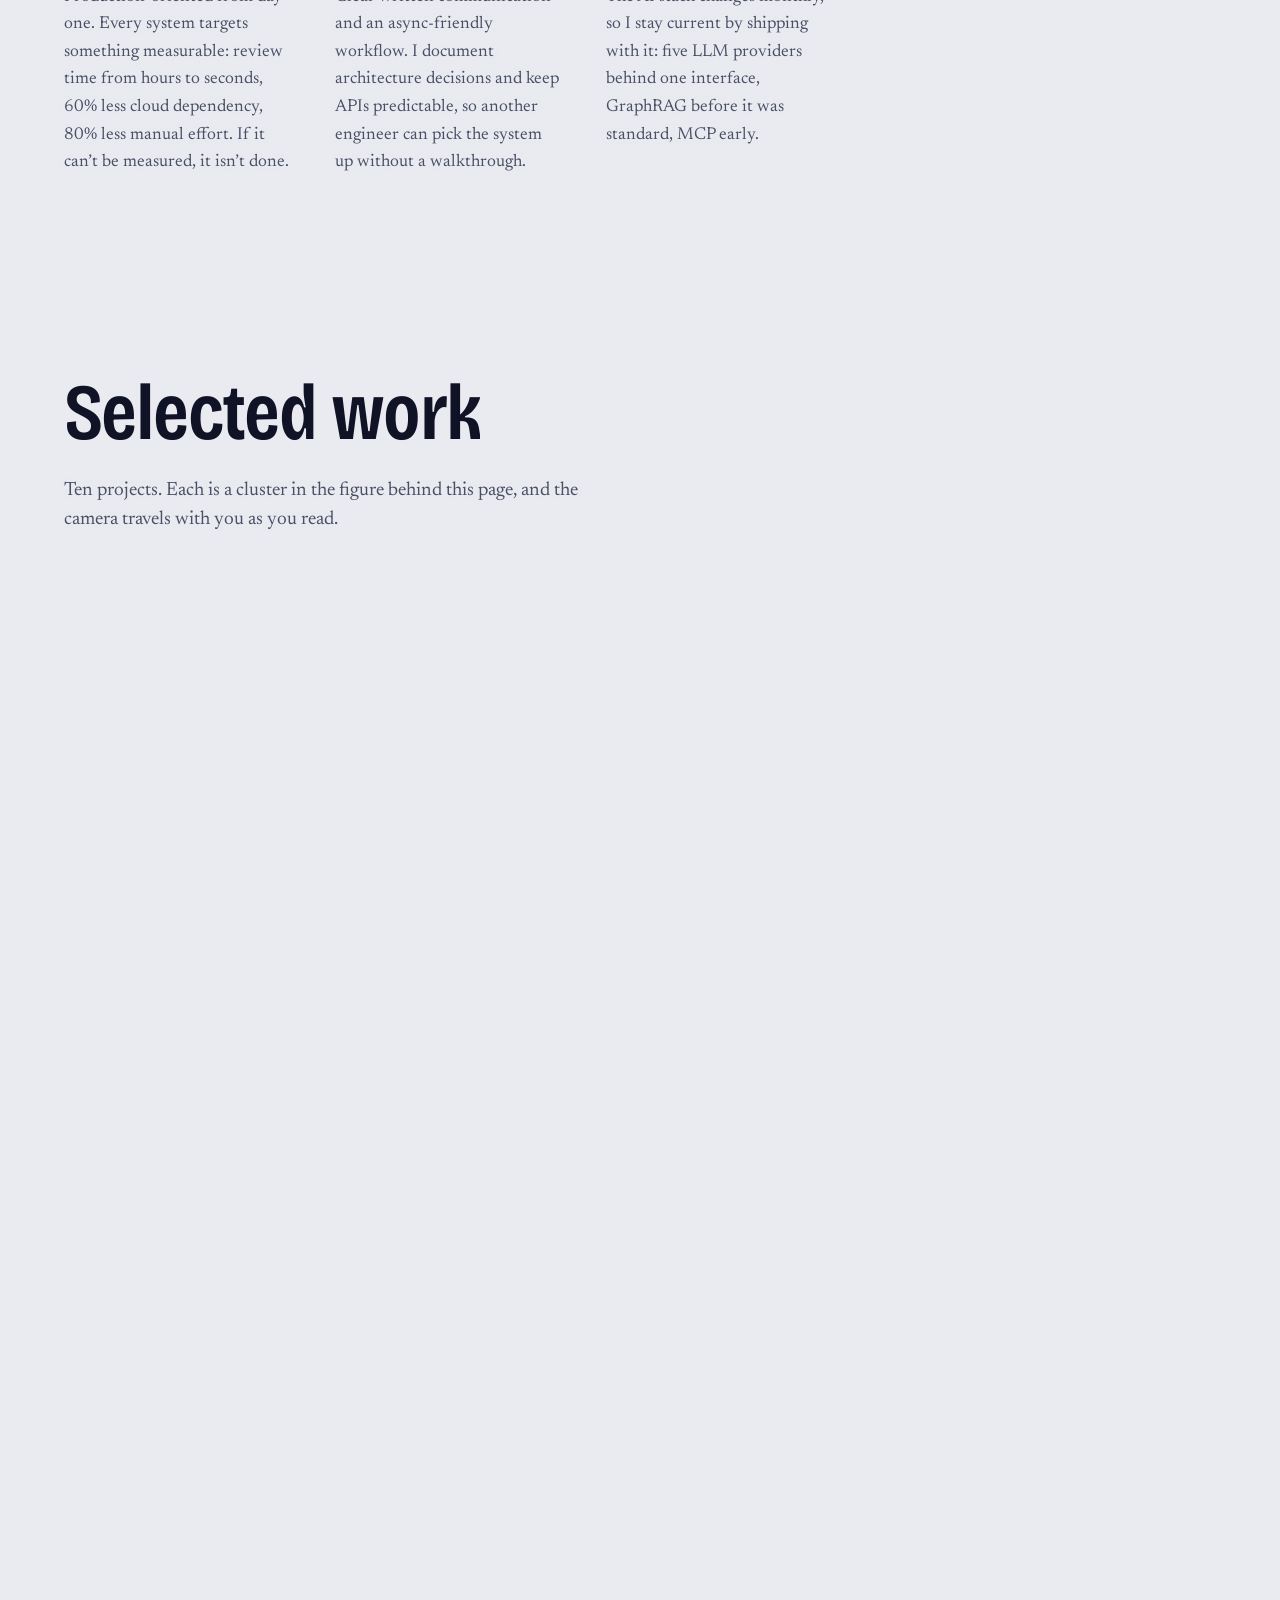
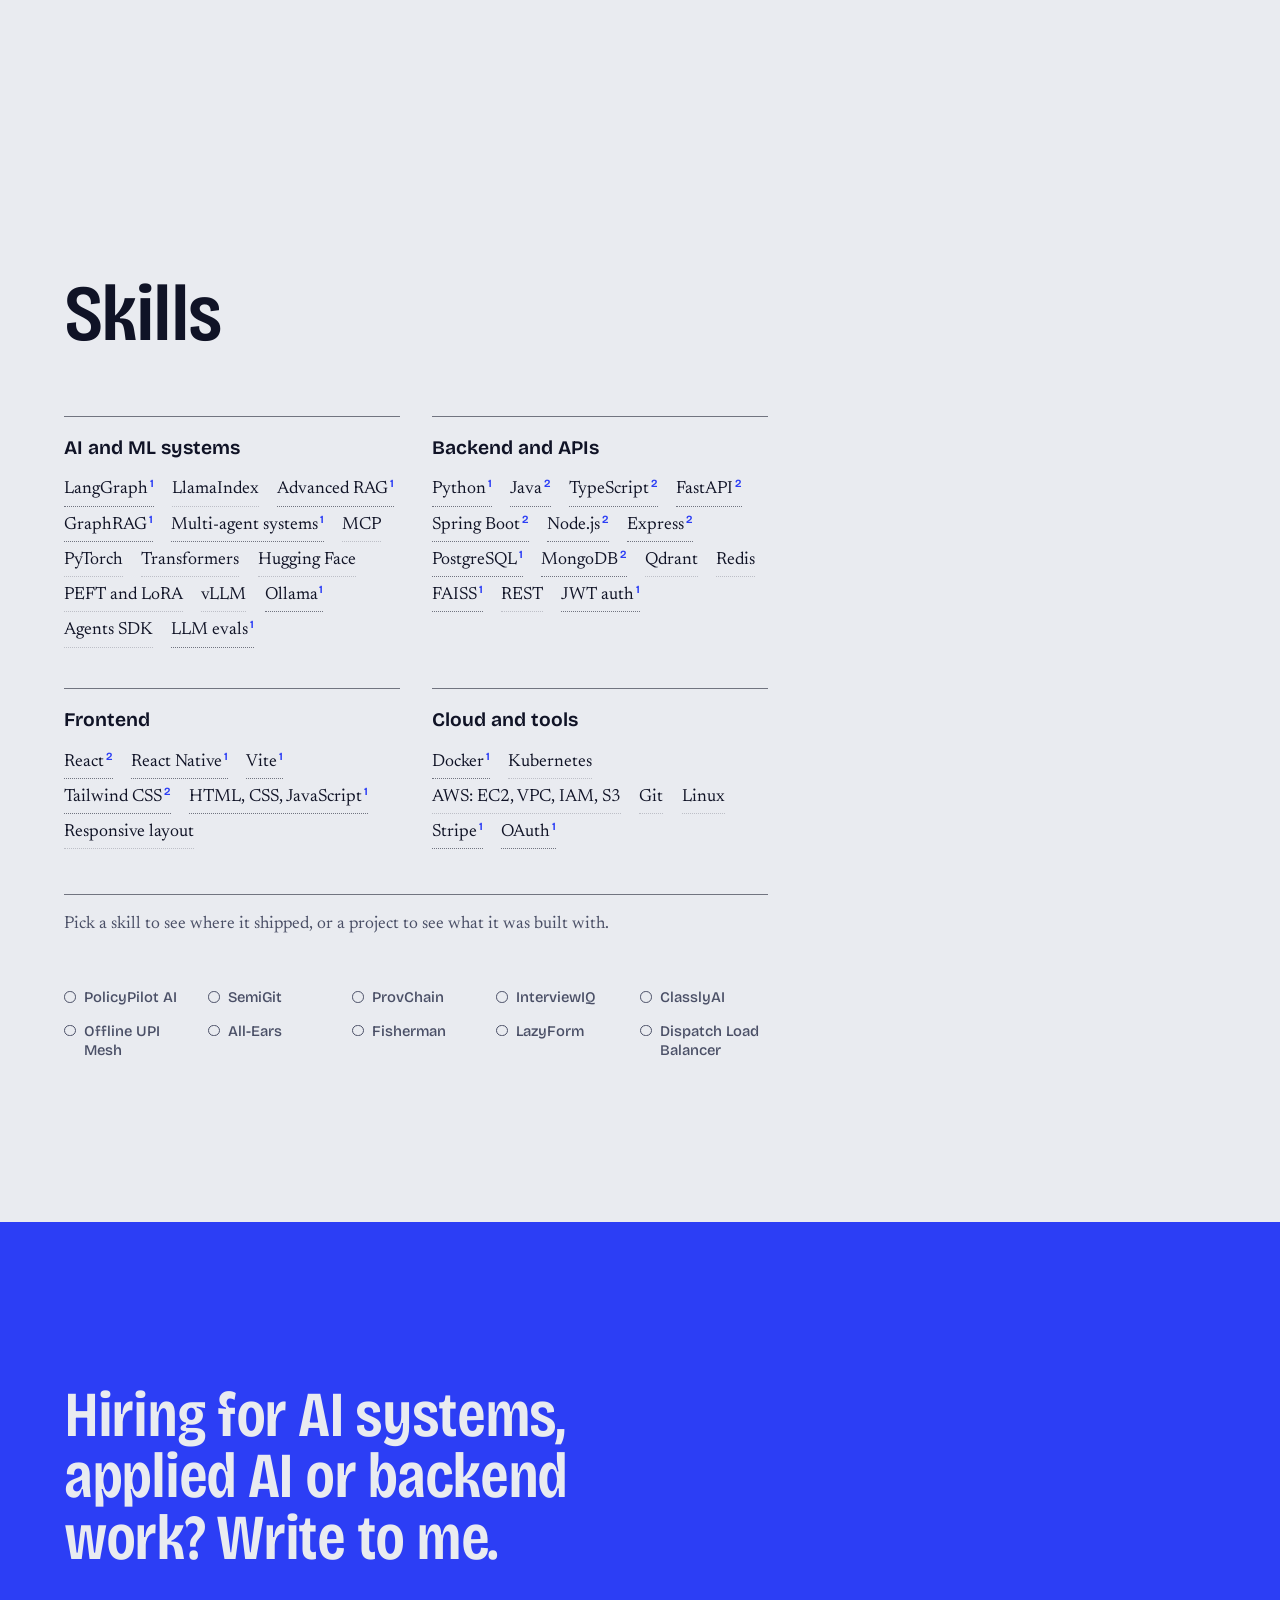
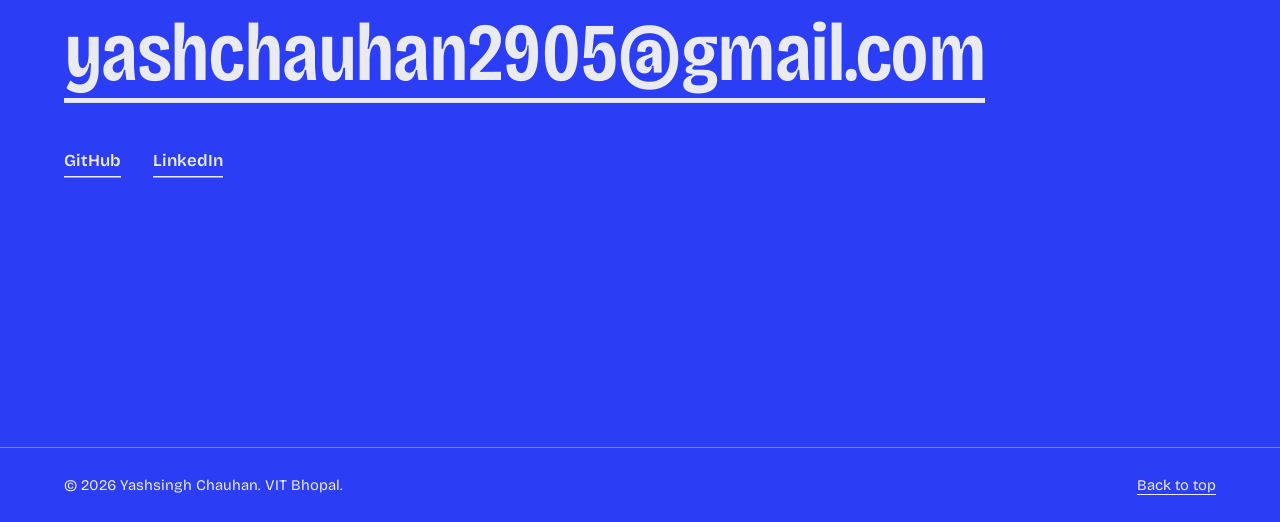
==== commit e3f245a8: "Projects: one continuous flow instead of pinned cards Nothing pins or swaps. Each project's text is " ====
--- a/index.html
+++ b/index.html
@@ -96,7 +96,7 @@
       <span id="projects" class="anchor"></span>
       <div class="wrap work__head">
         <h2 class="h2 rv"><span>Selected work</span></h2>
-        <p class="work__lede">Ten projects, one at a time. Each is a cluster in the figure behind this page, and the camera stays on it while you read.</p>
+        <p class="work__lede">Ten projects. Each is a cluster in the figure behind this page, and the camera travels with you as you read.</p>
       </div>
 
       <ol class="projects" id="rows">
--- a/css/home.css
+++ b/css/home.css
@@ -1,15 +1,14 @@
 /* ==========================================================================
    Home page.
    Stacking, bottom to top:  contact background (1)  <  the figure canvas (2)
-   <  all text (3+).  Pinned project scenes are sticky, and sticky creates a
-   stacking context, so .proj__pin carries z-index 3 itself.
-
-   Scroll-linked variables (written by main.js, one set per project scene):
-     --e  entering, 0 → 1 as the scene's top travels from the bottom of the screen to the top
-     --h  holding, 0 → 1 while the scene is pinned
-     --x  leaving, 0 → 1 as the pinned scene scrolls away
-   The camera in the figure parks on the cluster for exactly the --h range and flies during --e / --x,
-   so what you read and what you see move together.
+   <  all text (3+).
+
+   The projects are one continuous flow, not scenes: nothing is pinned and nothing swaps.
+   main.js writes two variables on each project as the page scrolls:
+     --p  how far the text is from its resting line, in screen heights: positive below it, negative above
+     --h  0 → 1 as the text passes the resting line (fills the rule)
+   Everything that moves in a project is a function of --p, so it always matches the scroll position.
+   The camera in the figure flies along the same line: it is on a project's cluster when --p is 0.
    ========================================================================== */
 
 .figure {
@@ -85,44 +84,32 @@
 
 .projects { position: relative; list-style: none; margin: 0; padding: 0; }
 .proj {
-  /* Scenes overlap: the next one starts while this one is still pinned, so the two swap in place over --z of scrolling
-     and nothing physically slides past. --hold is the scroll each scene owns. */
-  --hold: 110vh; --z: 50vh; --e: 1; --h: 0; --x: 0;
-  position: relative; height: calc(100vh + var(--hold) + var(--z));
-  margin-bottom: calc(-100vh - var(--z));
+  --p: 0; --h: 0;
+  position: relative; min-height: 100vh; min-height: 100svh;
+  display: flex; align-items: center;
   scroll-margin-top: calc(var(--nav-h) * -1);
 }
-.proj:last-child { margin-bottom: 0; }
-@supports (height: 100svh) { .proj { --hold: 110svh; --z: 50svh; height: calc(100svh + var(--hold) + var(--z)); margin-bottom: calc(-100svh - var(--z)); } }
-.proj__pin {
-  position: sticky; top: 0; z-index: 3;
-  height: 100vh; height: 100svh;
-  display: flex; align-items: flex-end;
-  pointer-events: none;
-}
-.proj__pin a, .proj__pin button { pointer-events: auto; }
-/* scenes overlap, so only the one being read takes clicks */
-.proj:not(.is-cur) .proj__pin a, .proj:not(.is-cur) .proj__pin button { pointer-events: none; }
+.proj__pin { position: relative; z-index: 3; width: 100%; }
 .proj__inner {
-  width: 100%; max-height: 100%;
+  width: 100%;
   display: flex; flex-direction: column; align-items: flex-start; gap: 1.15rem;
-  padding-top: calc(var(--nav-h) + 1rem);
-  padding-bottom: clamp(4.4rem, 10vh, 6.4rem);
-  /* bottom-aligned while it fits; when an open case is taller than the screen it scrolls instead of running off the top */
-  overflow-y: auto; scrollbar-width: thin;
+  padding-block: clamp(3rem, 9vh, 5.4rem);
 }
 .proj__inner > * { flex: none; }
-.proj__inner > :first-child { margin-top: auto; }
-.proj.is-open .proj__inner { pointer-events: auto; padding-bottom: clamp(5rem, 11vh, 6.4rem); }
-
-/* things that fade and lift in once the title is most of the way up, and leave before it */
+
+/* only the projects near the screen get their own layers, so the moving text is moved, not repainted */
+.proj.is-near .proj__title, .proj.is-near .proj__meta, .proj.is-near .proj__line, .proj.is-near .proj__actions, .proj.is-near .proj__rule { will-change: transform, opacity; }
+.proj.is-near .proj__title .line > span { will-change: transform; }
+
+/* The rest of the text arrives a little after the title and leaves a little before it. All of it is fully there for most of the way across the screen. */
 .proj__meta, .proj__line, .proj__actions, .proj__rule {
-  --o: 0.6;
-  --in: clamp(0, (var(--e) - var(--o)) * 4.5, 1);
-  opacity: calc(var(--in) * (1 - clamp(0, var(--x) * 4, 1)));
-  transform: translateY(calc((1 - var(--in)) * 26px - clamp(0, var(--x) * 4, 1) * 18px));
-}
-.proj__meta { --o: 0.5; display: flex; flex-wrap: wrap; gap: 0.2rem 1.4rem; font-family: var(--sans); font-size: 0.97rem; font-weight: 520; color: var(--ink-2); }
+  --o: 0;
+  --in: clamp(0, (0.46 - var(--p) - var(--o)) / 0.3, 1);
+  --out: clamp(0, (-0.18 - var(--p)) / 0.42, 1);
+  opacity: calc(var(--in) * (1 - var(--out)));
+  transform: translateY(calc((1 - var(--in)) * 26px - var(--out) * 22px));
+}
+.proj__meta { --o: 0; display: flex; flex-wrap: wrap; gap: 0.2rem 1.4rem; font-family: var(--sans); font-size: 0.97rem; font-weight: 520; color: var(--ink-2); }
 .proj__year { font-variant-numeric: tabular-nums; color: var(--ink); font-weight: 650; }
 
 .proj__title {
@@ -132,12 +119,14 @@
   line-height: 0.9; letter-spacing: -0.032em;
   font-variation-settings: "wdth" 86;
   transition: font-size 0.7s var(--ease);
+  /* a slow sideways drift with the scroll, in a direction of its own for each project */
+  transform: translateX(calc(clamp(-1.2, var(--p), 1.2) * var(--dx, 5vw)));
 }
 .proj__title .line {
   display: block; width: fit-content; max-width: 100%; overflow: hidden; padding-bottom: 0.12em; margin-bottom: -0.12em;
   /* how far this line has come in (--ti) and gone out (--to), 0 to 1; each project's data-fx says how it moves */
-  --ti: clamp(0, (var(--e) - 0.38 - var(--li, 0) * 0.08) * 2.4, 1);
-  --to: clamp(0, (var(--x) - 0.04 - var(--li, 0) * 0.06) * 2.6, 1);
+  --ti: clamp(0, (0.5 - var(--p) - var(--li, 0) * 0.07) / 0.36, 1);
+  --to: clamp(0, (-0.2 - var(--p) - var(--li, 0) * 0.05) / 0.5, 1);
 }
 .proj__title .line:nth-child(2) { --li: 1; }
 .proj__title .line > span {
@@ -155,13 +144,16 @@
 .proj[data-fx="pop"] .proj__title .line > span { transform-origin: 0 100%; transform: translateY(calc((1 - var(--ti)) * 130% - var(--to) * 130%)) scale(calc(0.88 + 0.12 * var(--ti))); }
 .proj[data-fx="split"] .proj__title .line:nth-child(1) > span { transform: translateX(calc((1 - var(--ti)) * -110% + var(--to) * -110%)); }
 .proj[data-fx="split"] .proj__title .line:nth-child(2) > span { transform: translateX(calc((1 - var(--ti)) * 110% + var(--to) * 110%)); }
+.proj[data-fx="slide-l"], .proj[data-fx="wipe-rl"], .proj[data-fx="split"] { --dx: -6vw; }
+.proj[data-fx="slide-r"], .proj[data-fx="wipe-x"] { --dx: 6vw; }
+.proj[data-fx="drop"], .proj[data-fx="pop"], .proj[data-fx="wipe-y"] { --dx: 2.5vw; }
 
 /* a line that runs the width of the text column and fills as you read the scene */
-.proj__rule { --o: 0.56; display: block; width: min(100%, 46rem); height: 2px; background: var(--rule); }
+.proj__rule { --o: 0.05; display: block; width: min(100%, 46rem); height: 2px; background: var(--rule); }
 .proj__rule i { display: block; height: 100%; background: var(--cobalt); transform-origin: 0 50%; transform: scaleX(calc(0.03 + 0.97 * var(--h))); }
 
-.proj__line { --o: 0.66; max-width: 34rem; font-size: clamp(1.15rem, 1.5vw, 1.4rem); line-height: 1.5; }
-.proj__actions { --o: 0.74; display: flex; flex-wrap: wrap; align-items: center; gap: 0.9rem 1.8rem; margin-top: 0.4rem; }
+.proj__line { --o: 0.09; max-width: 34rem; font-size: clamp(1.15rem, 1.5vw, 1.4rem); line-height: 1.5; }
+.proj__actions { --o: 0.13; display: flex; flex-wrap: wrap; align-items: center; gap: 0.9rem 1.8rem; margin-top: 0.4rem; }
 .proj__links { display: flex; flex-wrap: wrap; gap: 0.5rem 1.6rem; }
 .proj__links a {
   font-family: var(--sans); font-weight: 600; font-size: 1rem;
@@ -323,11 +315,13 @@
   .intro__body .intro__lead { padding-block: 0.55rem; }
   .intro__name { padding-block: 0.12em 0.2em; }
   .work__head .h2, .skills .h2 { padding-block: 0.15em; }
-  .proj__pin::before {
-    content: ""; position: absolute; inset: auto 0 0 0; height: 66%; z-index: -1; pointer-events: none;
-    opacity: calc(var(--e) * (1 - var(--x)));
-    background: linear-gradient(to top, rgba(233, 235, 240, 0.95) 38%, rgba(233, 235, 240, 0));
+  /* while the projects are being read, a veil holds the lower part of the screen so the figure stays above the text */
+  html::after {
+    content: ""; position: fixed; inset: auto 0 0 0; height: 58vh; height: 58svh; z-index: 2; pointer-events: none;
+    background: linear-gradient(to top, rgba(233, 235, 240, 0.96) 42%, rgba(233, 235, 240, 0));
+    opacity: 0; transition: opacity 0.45s ease;
   }
+  html.in-work::after { opacity: 1; }
   .proj__case .case__cols { background: rgba(233, 235, 240, 0.9); padding: 1.2rem 1rem; margin-top: 0.6rem; }
   .intro__grid { grid-template-columns: 1fr; }
   .portrait, .intro__body { grid-column: 1 / -1; }
@@ -349,7 +343,7 @@
 }
 /* short screens: leave the case more room */
 @media (max-height: 760px) {
-  .proj__inner { gap: 0.8rem; padding-top: calc(var(--nav-h) + 0.4rem); }
+  .proj__inner { gap: 0.8rem; padding-block: 2.4rem; }
   .proj.is-open .proj__title { --fs: clamp(2rem, 3.6vw, 3.4rem); }
   .proj__case .case__cols { padding-top: 1rem; }
   .proj__case .case__cols p { font-size: 1rem; line-height: 1.45; }
@@ -360,11 +354,9 @@
   .js .rv, .js .rv.is-split { visibility: visible; animation: none; }
   .js .rv.is-split:not(.in) .l > span, .js .rv.is-split.in .l > span { transform: none; transition: none; }
   .js .intro__name:not(.in) .line > span, .js .intro__name.in .line > span { transform: none; transition: none; }
-  .proj { height: auto; min-height: 100vh; min-height: 100svh; margin-bottom: 0; }
-  .proj:not(.is-cur) .proj__pin a, .proj:not(.is-cur) .proj__pin button { pointer-events: auto; }
-  .proj__pin { position: relative; height: auto; min-height: inherit; }
+  .proj { --p: 0; --h: 1; }
   .proj[data-fx] .proj__title .line > span { transform: none; clip-path: none; }
-  .proj__title .line > span, .proj__meta, .proj__line, .proj__actions, .proj__rule { transform: none; opacity: 1; }
+  .proj__title, .proj__title .line > span, .proj__meta, .proj__line, .proj__actions, .proj__rule { transform: none; opacity: 1; }
   .proj__rule i { transform: none; }
   .proj__case, .proj__title, .proj__case .case__cols > div, .proj__case .case__stack, .rail, .rail a { transition: none; }
 }
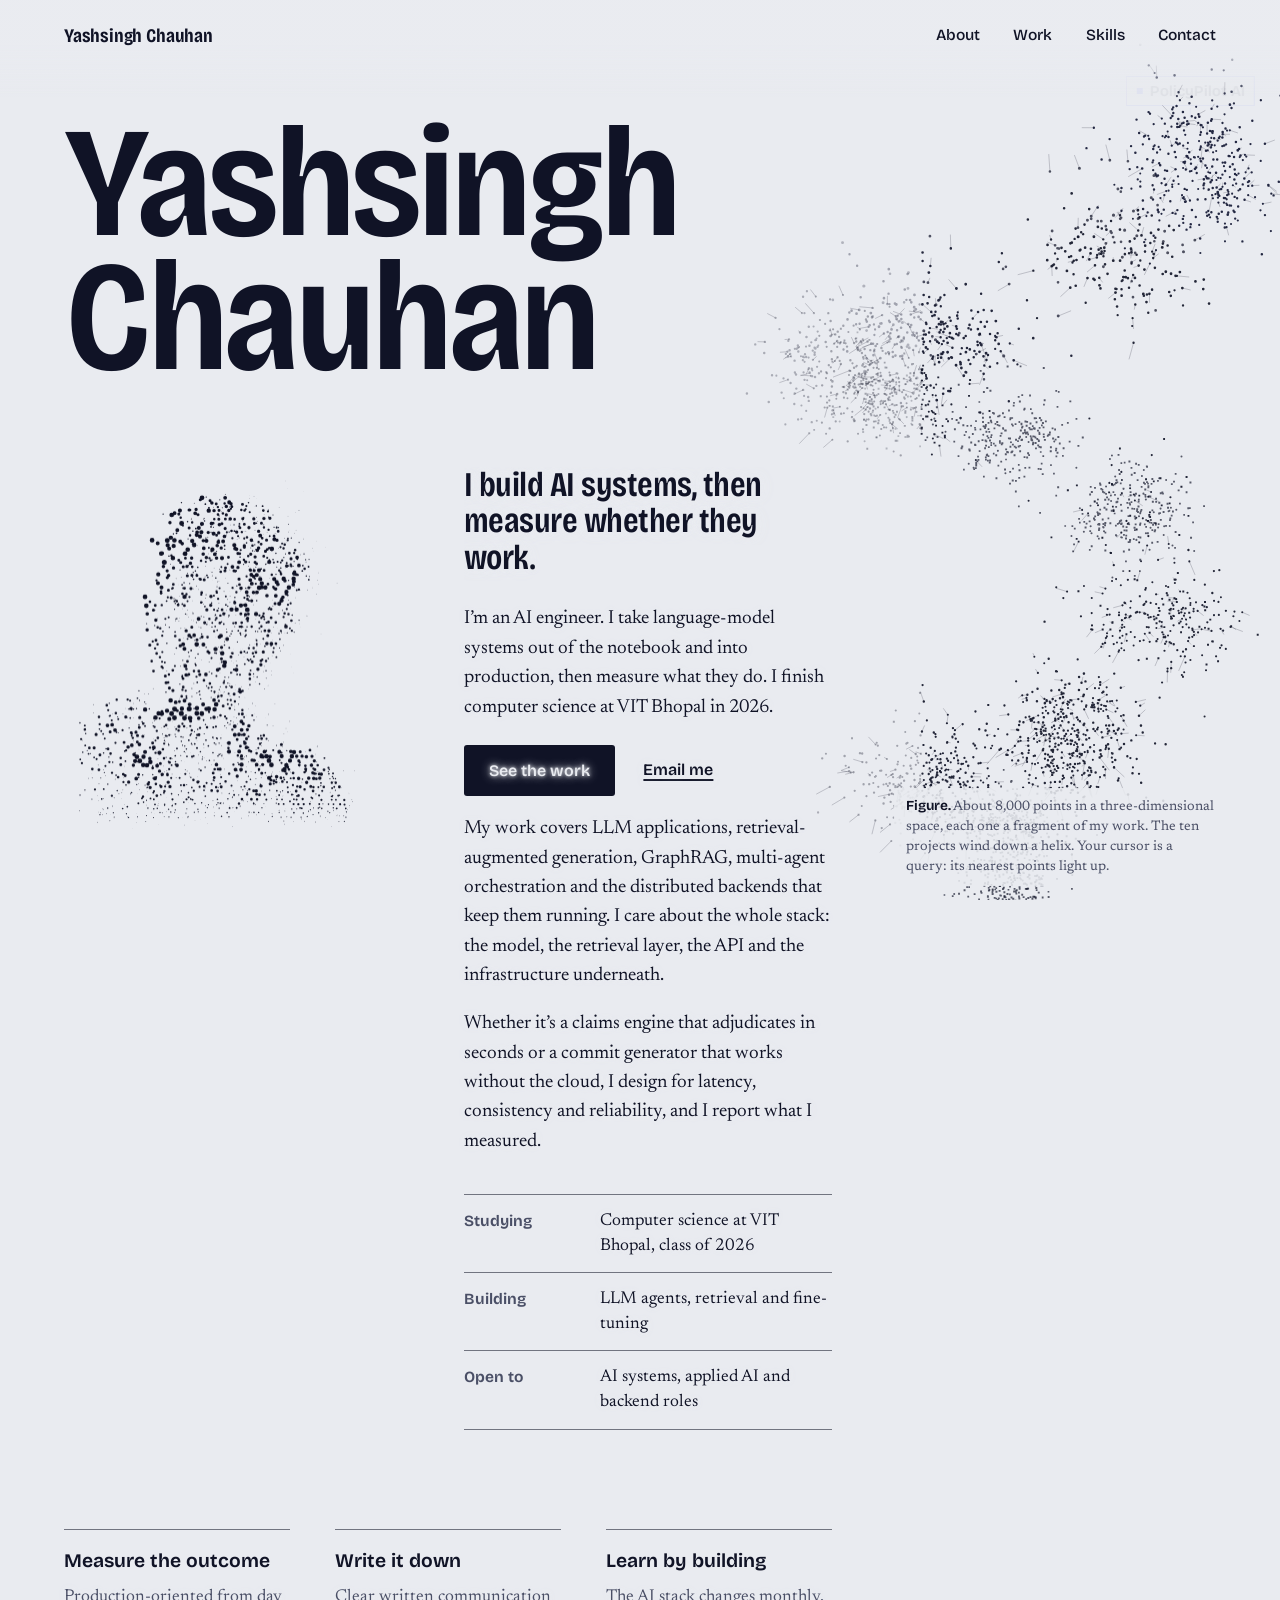
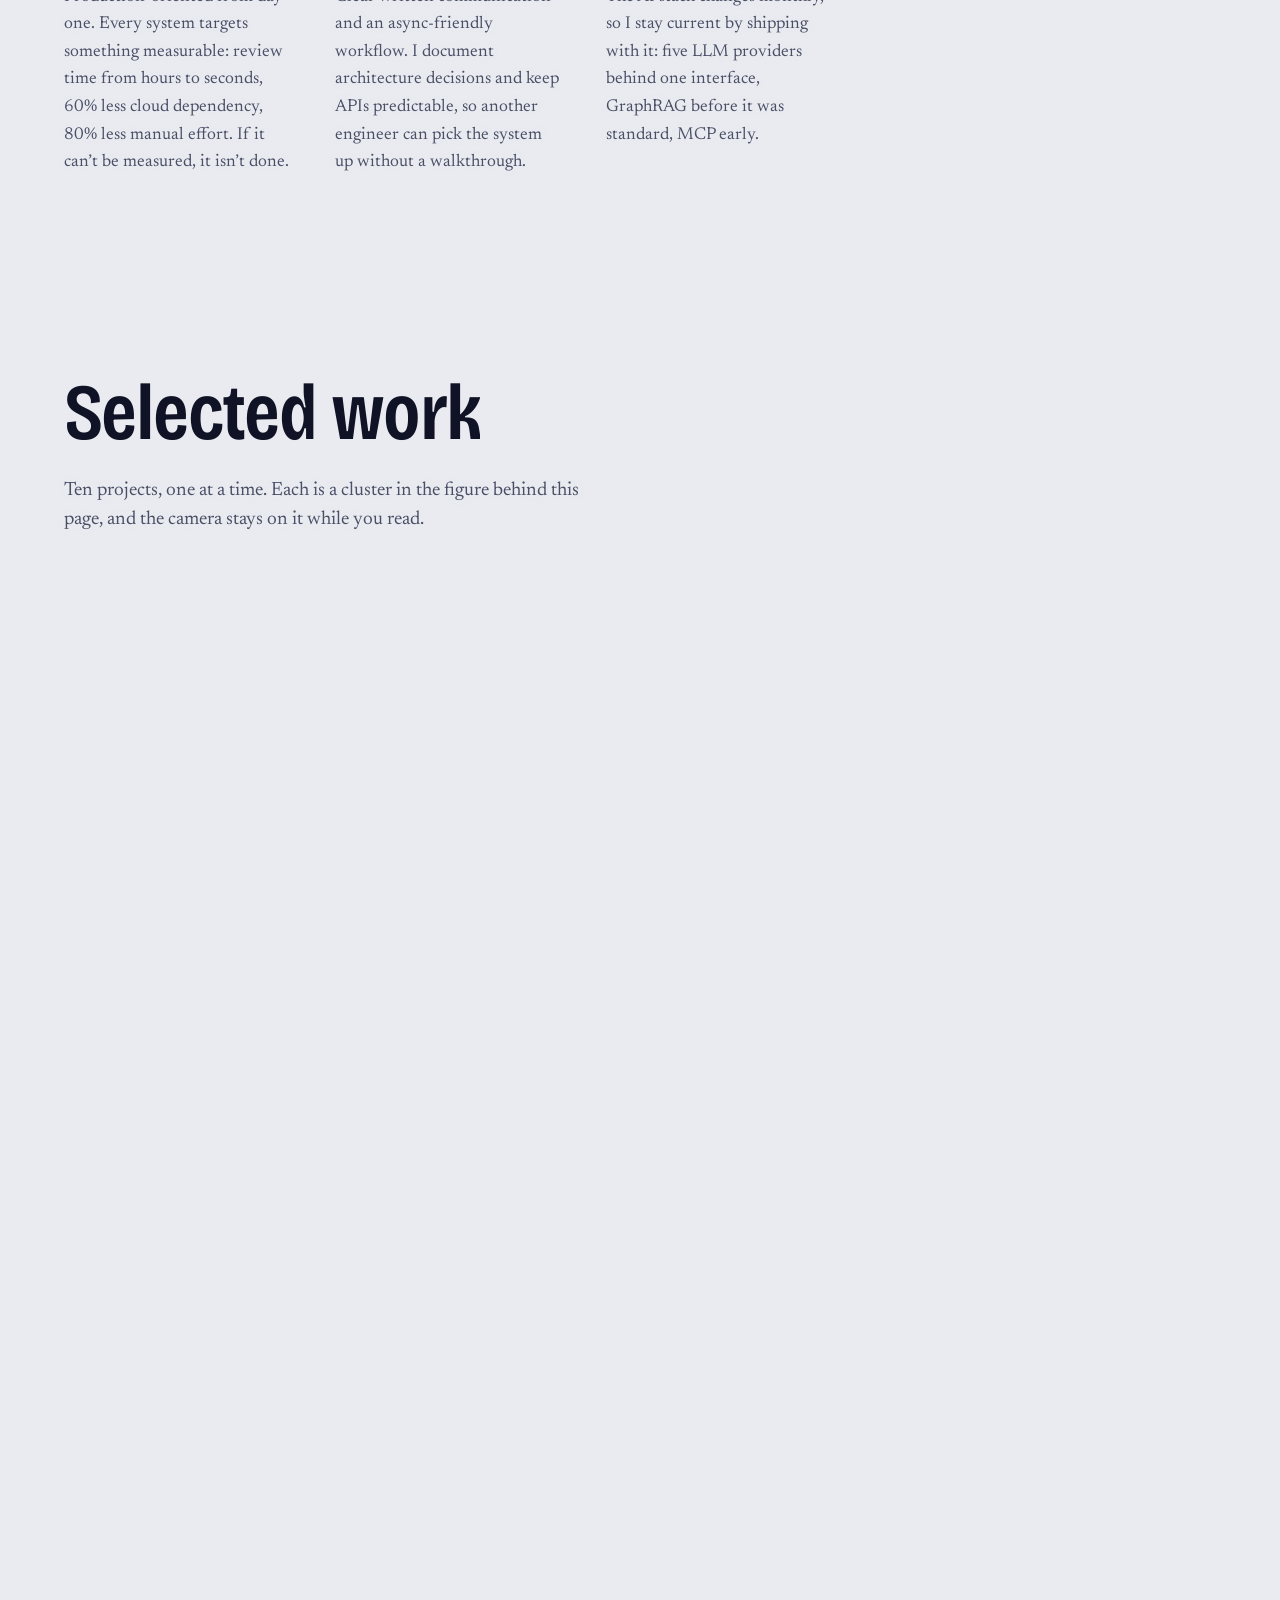
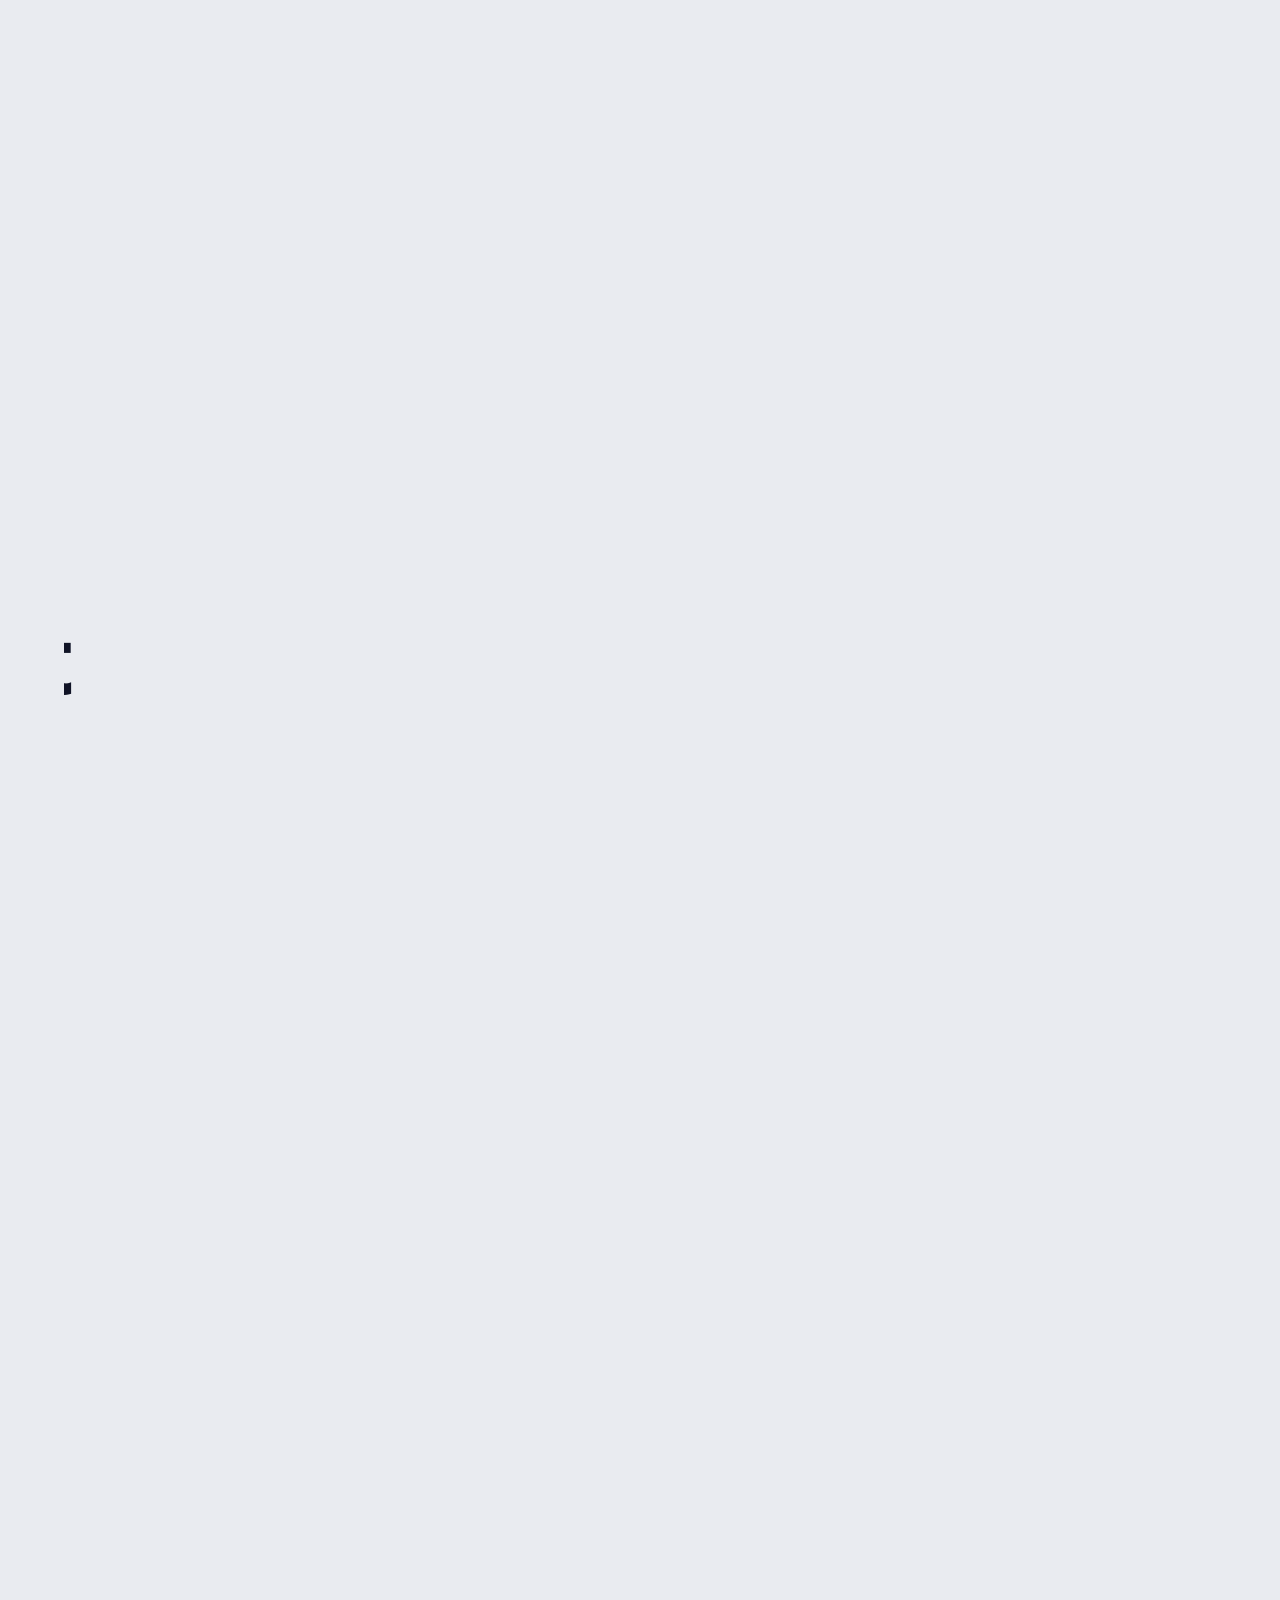
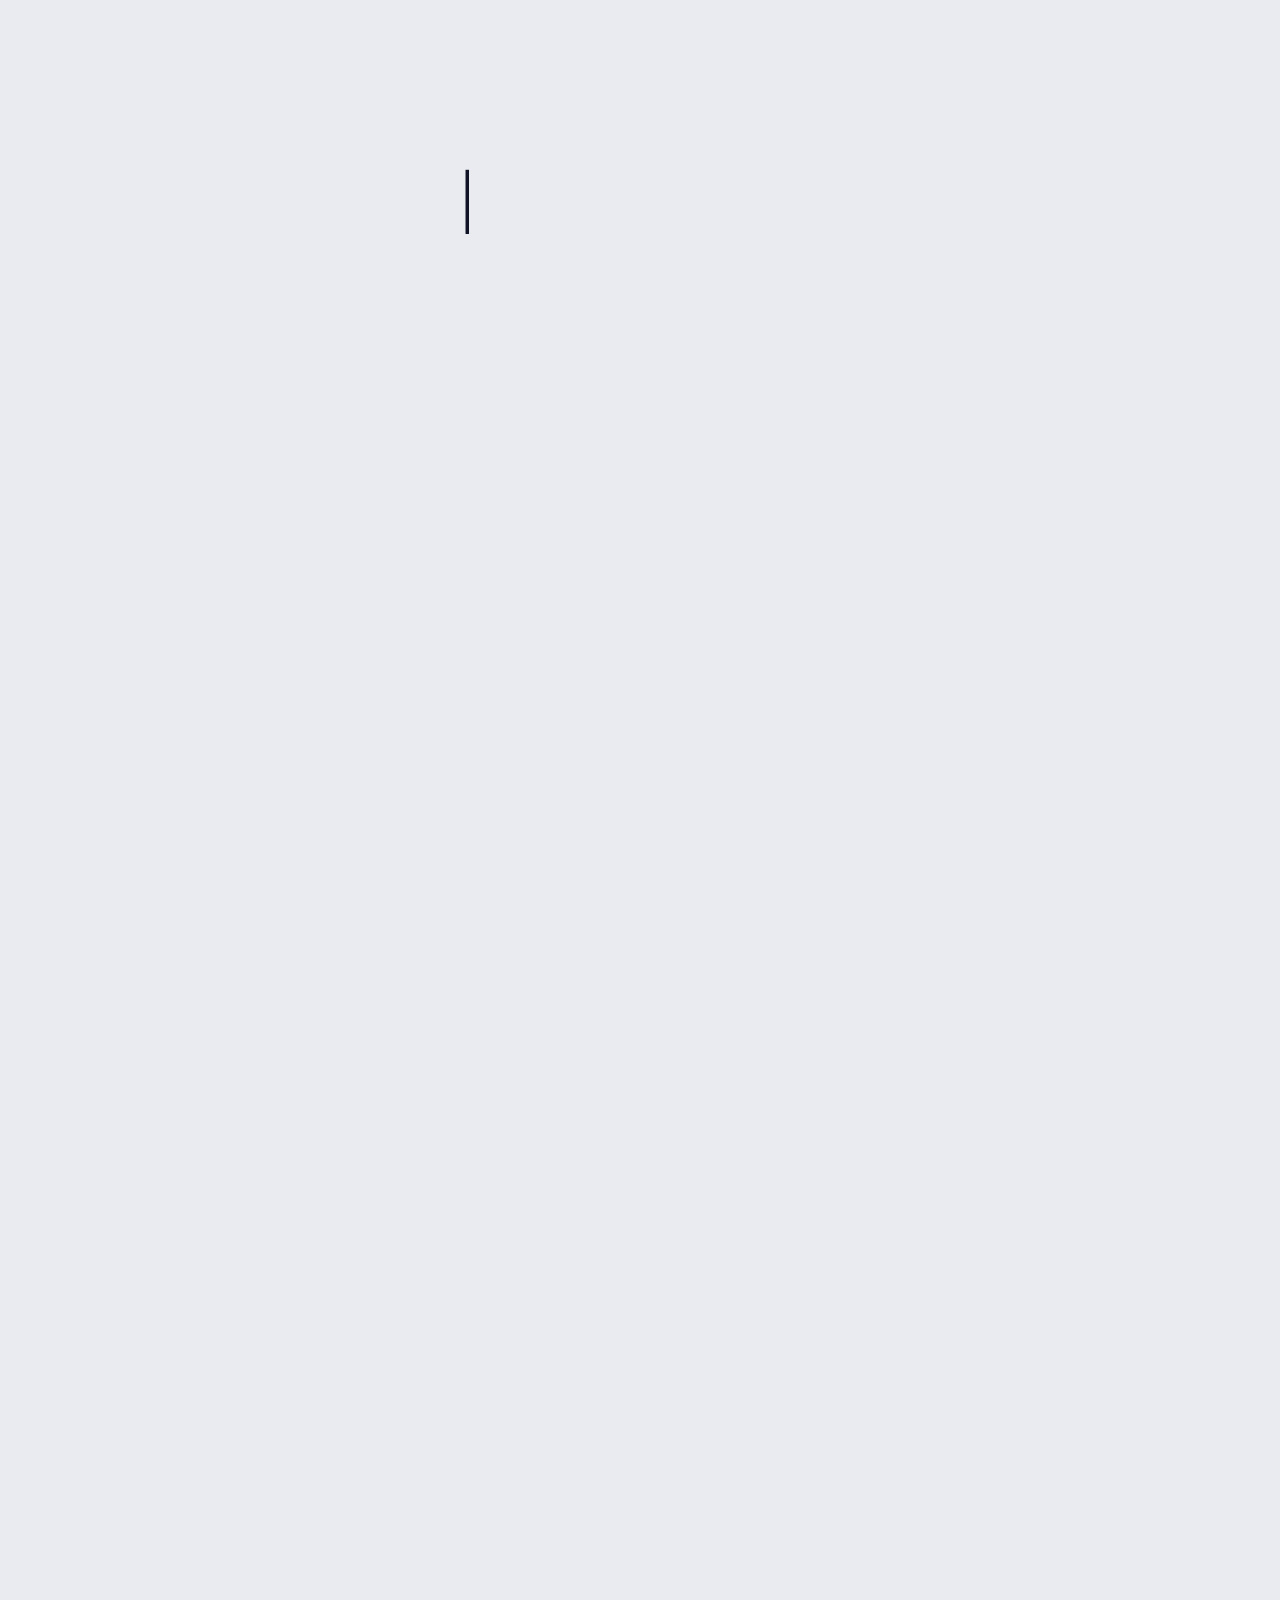
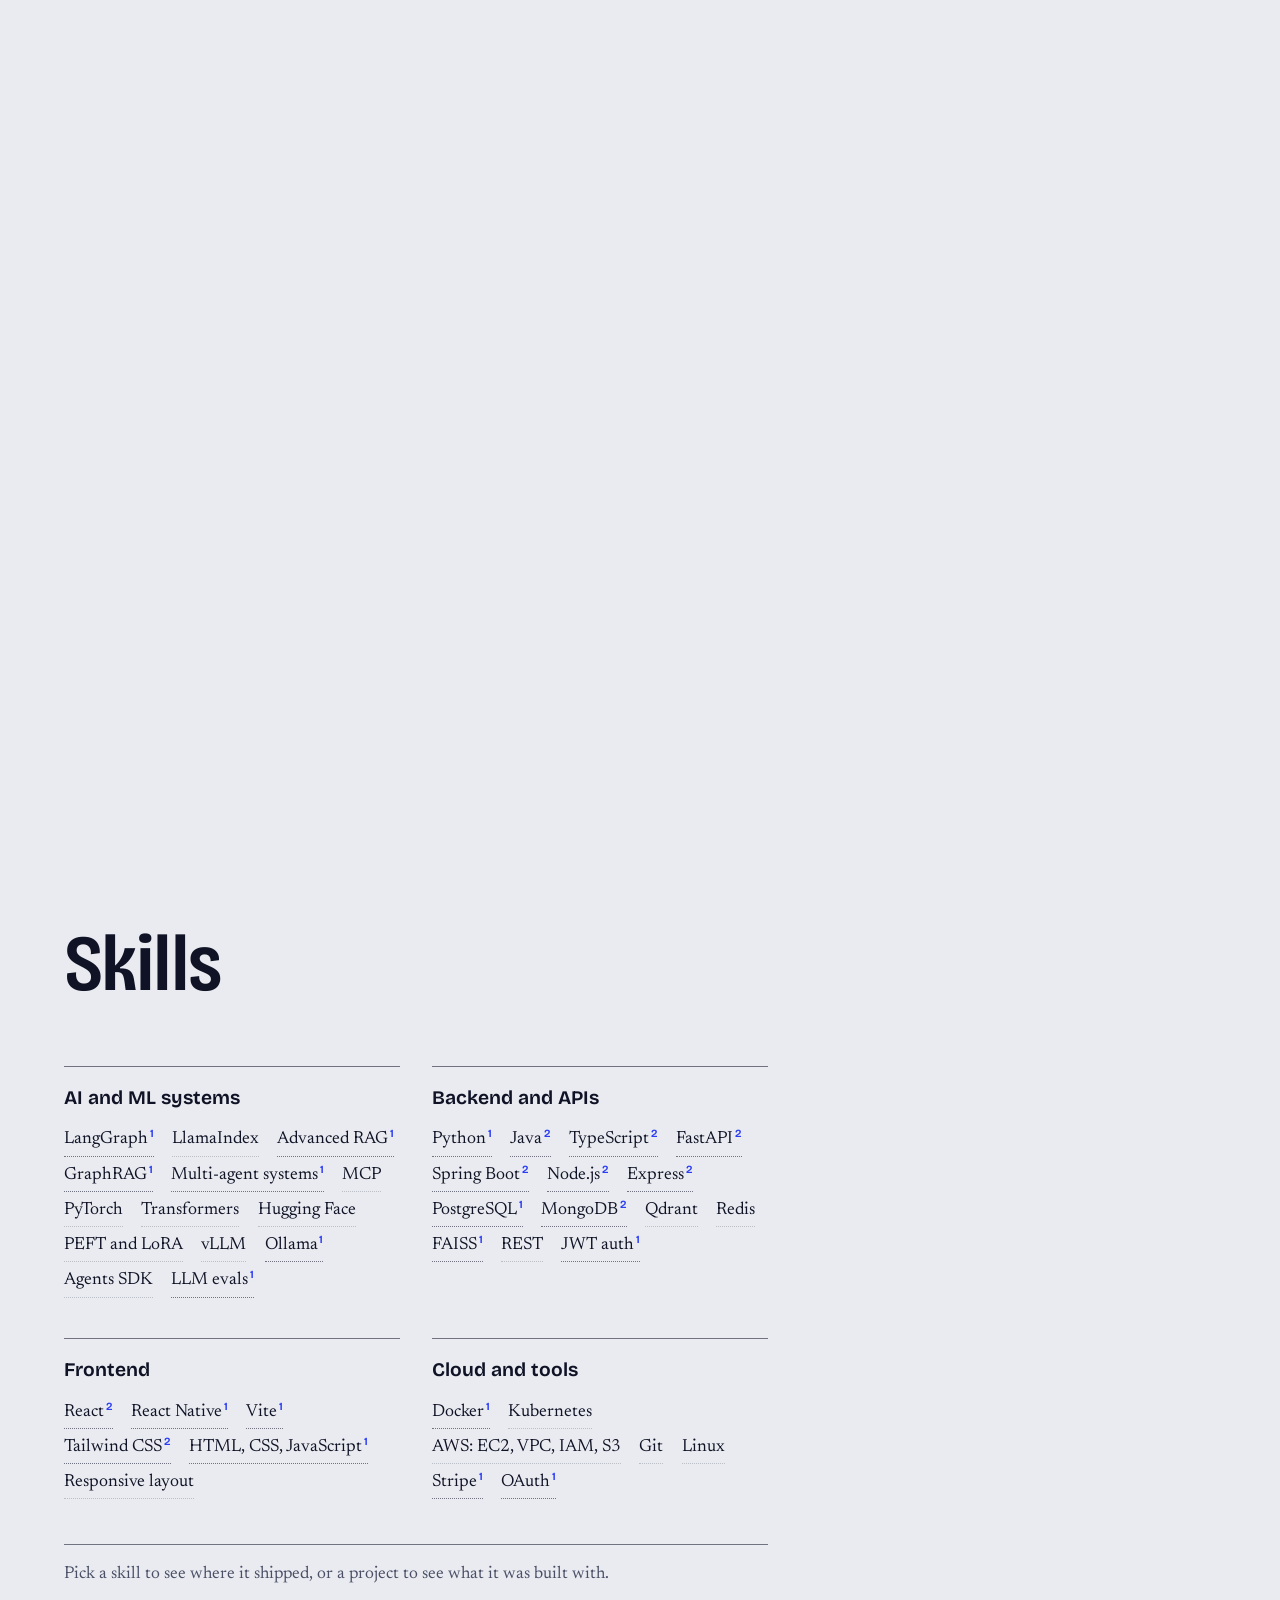
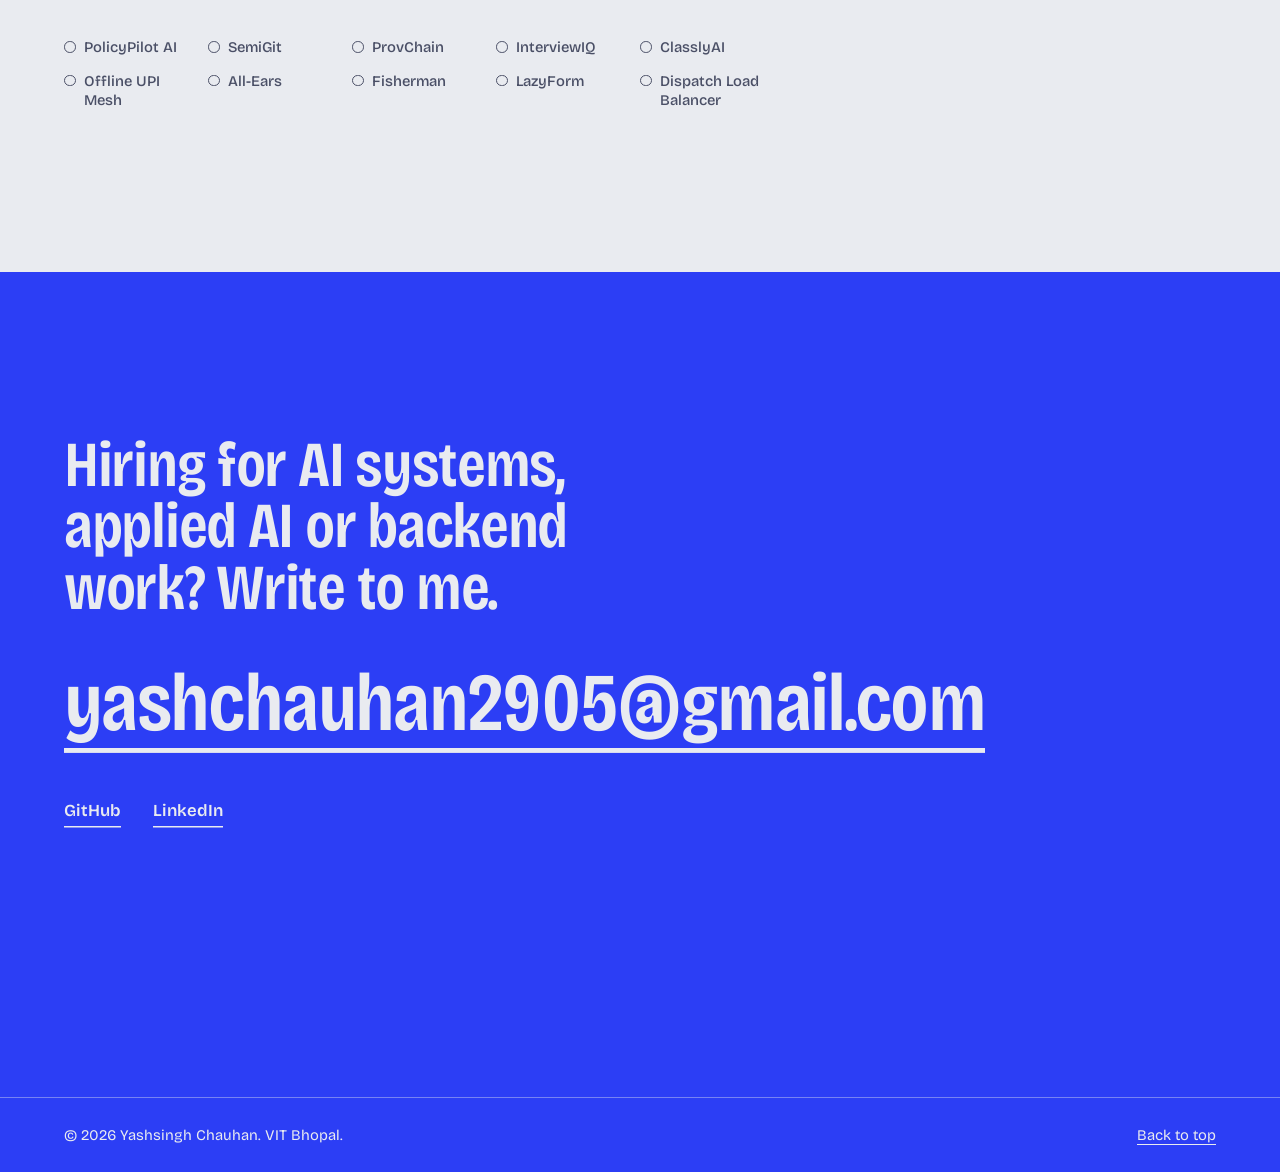
==== commit 7688e255: "Revert "Projects: one continuous flow instead of pinned cards" It was laggy and glitchy. Restores th" ====
--- a/index.html
+++ b/index.html
@@ -96,7 +96,7 @@
       <span id="projects" class="anchor"></span>
       <div class="wrap work__head">
         <h2 class="h2 rv"><span>Selected work</span></h2>
-        <p class="work__lede">Ten projects. Each is a cluster in the figure behind this page, and the camera travels with you as you read.</p>
+        <p class="work__lede">Ten projects, one at a time. Each is a cluster in the figure behind this page, and the camera stays on it while you read.</p>
       </div>
 
       <ol class="projects" id="rows">
--- a/css/home.css
+++ b/css/home.css
@@ -1,14 +1,15 @@
 /* ==========================================================================
    Home page.
    Stacking, bottom to top:  contact background (1)  <  the figure canvas (2)
-   <  all text (3+).
-
-   The projects are one continuous flow, not scenes: nothing is pinned and nothing swaps.
-   main.js writes two variables on each project as the page scrolls:
-     --p  how far the text is from its resting line, in screen heights: positive below it, negative above
-     --h  0 → 1 as the text passes the resting line (fills the rule)
-   Everything that moves in a project is a function of --p, so it always matches the scroll position.
-   The camera in the figure flies along the same line: it is on a project's cluster when --p is 0.
+   <  all text (3+).  Pinned project scenes are sticky, and sticky creates a
+   stacking context, so .proj__pin carries z-index 3 itself.
+
+   Scroll-linked variables (written by main.js, one set per project scene):
+     --e  entering, 0 → 1 as the scene's top travels from the bottom of the screen to the top
+     --h  holding, 0 → 1 while the scene is pinned
+     --x  leaving, 0 → 1 as the pinned scene scrolls away
+   The camera in the figure parks on the cluster for exactly the --h range and flies during --e / --x,
+   so what you read and what you see move together.
    ========================================================================== */
 
 .figure {
@@ -84,32 +85,44 @@
 
 .projects { position: relative; list-style: none; margin: 0; padding: 0; }
 .proj {
-  --p: 0; --h: 0;
-  position: relative; min-height: 100vh; min-height: 100svh;
-  display: flex; align-items: center;
+  /* Scenes overlap: the next one starts while this one is still pinned, so the two swap in place over --z of scrolling
+     and nothing physically slides past. --hold is the scroll each scene owns. */
+  --hold: 110vh; --z: 50vh; --e: 1; --h: 0; --x: 0;
+  position: relative; height: calc(100vh + var(--hold) + var(--z));
+  margin-bottom: calc(-100vh - var(--z));
   scroll-margin-top: calc(var(--nav-h) * -1);
 }
-.proj__pin { position: relative; z-index: 3; width: 100%; }
+.proj:last-child { margin-bottom: 0; }
+@supports (height: 100svh) { .proj { --hold: 110svh; --z: 50svh; height: calc(100svh + var(--hold) + var(--z)); margin-bottom: calc(-100svh - var(--z)); } }
+.proj__pin {
+  position: sticky; top: 0; z-index: 3;
+  height: 100vh; height: 100svh;
+  display: flex; align-items: flex-end;
+  pointer-events: none;
+}
+.proj__pin a, .proj__pin button { pointer-events: auto; }
+/* scenes overlap, so only the one being read takes clicks */
+.proj:not(.is-cur) .proj__pin a, .proj:not(.is-cur) .proj__pin button { pointer-events: none; }
 .proj__inner {
-  width: 100%;
+  width: 100%; max-height: 100%;
   display: flex; flex-direction: column; align-items: flex-start; gap: 1.15rem;
-  padding-block: clamp(3rem, 9vh, 5.4rem);
+  padding-top: calc(var(--nav-h) + 1rem);
+  padding-bottom: clamp(4.4rem, 10vh, 6.4rem);
+  /* bottom-aligned while it fits; when an open case is taller than the screen it scrolls instead of running off the top */
+  overflow-y: auto; scrollbar-width: thin;
 }
 .proj__inner > * { flex: none; }
-
-/* only the projects near the screen get their own layers, so the moving text is moved, not repainted */
-.proj.is-near .proj__title, .proj.is-near .proj__meta, .proj.is-near .proj__line, .proj.is-near .proj__actions, .proj.is-near .proj__rule { will-change: transform, opacity; }
-.proj.is-near .proj__title .line > span { will-change: transform; }
-
-/* The rest of the text arrives a little after the title and leaves a little before it. All of it is fully there for most of the way across the screen. */
+.proj__inner > :first-child { margin-top: auto; }
+.proj.is-open .proj__inner { pointer-events: auto; padding-bottom: clamp(5rem, 11vh, 6.4rem); }
+
+/* things that fade and lift in once the title is most of the way up, and leave before it */
 .proj__meta, .proj__line, .proj__actions, .proj__rule {
-  --o: 0;
-  --in: clamp(0, (0.46 - var(--p) - var(--o)) / 0.3, 1);
-  --out: clamp(0, (-0.18 - var(--p)) / 0.42, 1);
-  opacity: calc(var(--in) * (1 - var(--out)));
-  transform: translateY(calc((1 - var(--in)) * 26px - var(--out) * 22px));
-}
-.proj__meta { --o: 0; display: flex; flex-wrap: wrap; gap: 0.2rem 1.4rem; font-family: var(--sans); font-size: 0.97rem; font-weight: 520; color: var(--ink-2); }
+  --o: 0.6;
+  --in: clamp(0, (var(--e) - var(--o)) * 4.5, 1);
+  opacity: calc(var(--in) * (1 - clamp(0, var(--x) * 4, 1)));
+  transform: translateY(calc((1 - var(--in)) * 26px - clamp(0, var(--x) * 4, 1) * 18px));
+}
+.proj__meta { --o: 0.5; display: flex; flex-wrap: wrap; gap: 0.2rem 1.4rem; font-family: var(--sans); font-size: 0.97rem; font-weight: 520; color: var(--ink-2); }
 .proj__year { font-variant-numeric: tabular-nums; color: var(--ink); font-weight: 650; }
 
 .proj__title {
@@ -119,14 +132,12 @@
   line-height: 0.9; letter-spacing: -0.032em;
   font-variation-settings: "wdth" 86;
   transition: font-size 0.7s var(--ease);
-  /* a slow sideways drift with the scroll, in a direction of its own for each project */
-  transform: translateX(calc(clamp(-1.2, var(--p), 1.2) * var(--dx, 5vw)));
 }
 .proj__title .line {
   display: block; width: fit-content; max-width: 100%; overflow: hidden; padding-bottom: 0.12em; margin-bottom: -0.12em;
   /* how far this line has come in (--ti) and gone out (--to), 0 to 1; each project's data-fx says how it moves */
-  --ti: clamp(0, (0.5 - var(--p) - var(--li, 0) * 0.07) / 0.36, 1);
-  --to: clamp(0, (-0.2 - var(--p) - var(--li, 0) * 0.05) / 0.5, 1);
+  --ti: clamp(0, (var(--e) - 0.38 - var(--li, 0) * 0.08) * 2.4, 1);
+  --to: clamp(0, (var(--x) - 0.04 - var(--li, 0) * 0.06) * 2.6, 1);
 }
 .proj__title .line:nth-child(2) { --li: 1; }
 .proj__title .line > span {
@@ -144,16 +155,13 @@
 .proj[data-fx="pop"] .proj__title .line > span { transform-origin: 0 100%; transform: translateY(calc((1 - var(--ti)) * 130% - var(--to) * 130%)) scale(calc(0.88 + 0.12 * var(--ti))); }
 .proj[data-fx="split"] .proj__title .line:nth-child(1) > span { transform: translateX(calc((1 - var(--ti)) * -110% + var(--to) * -110%)); }
 .proj[data-fx="split"] .proj__title .line:nth-child(2) > span { transform: translateX(calc((1 - var(--ti)) * 110% + var(--to) * 110%)); }
-.proj[data-fx="slide-l"], .proj[data-fx="wipe-rl"], .proj[data-fx="split"] { --dx: -6vw; }
-.proj[data-fx="slide-r"], .proj[data-fx="wipe-x"] { --dx: 6vw; }
-.proj[data-fx="drop"], .proj[data-fx="pop"], .proj[data-fx="wipe-y"] { --dx: 2.5vw; }
 
 /* a line that runs the width of the text column and fills as you read the scene */
-.proj__rule { --o: 0.05; display: block; width: min(100%, 46rem); height: 2px; background: var(--rule); }
+.proj__rule { --o: 0.56; display: block; width: min(100%, 46rem); height: 2px; background: var(--rule); }
 .proj__rule i { display: block; height: 100%; background: var(--cobalt); transform-origin: 0 50%; transform: scaleX(calc(0.03 + 0.97 * var(--h))); }
 
-.proj__line { --o: 0.09; max-width: 34rem; font-size: clamp(1.15rem, 1.5vw, 1.4rem); line-height: 1.5; }
-.proj__actions { --o: 0.13; display: flex; flex-wrap: wrap; align-items: center; gap: 0.9rem 1.8rem; margin-top: 0.4rem; }
+.proj__line { --o: 0.66; max-width: 34rem; font-size: clamp(1.15rem, 1.5vw, 1.4rem); line-height: 1.5; }
+.proj__actions { --o: 0.74; display: flex; flex-wrap: wrap; align-items: center; gap: 0.9rem 1.8rem; margin-top: 0.4rem; }
 .proj__links { display: flex; flex-wrap: wrap; gap: 0.5rem 1.6rem; }
 .proj__links a {
   font-family: var(--sans); font-weight: 600; font-size: 1rem;
@@ -315,13 +323,11 @@
   .intro__body .intro__lead { padding-block: 0.55rem; }
   .intro__name { padding-block: 0.12em 0.2em; }
   .work__head .h2, .skills .h2 { padding-block: 0.15em; }
-  /* while the projects are being read, a veil holds the lower part of the screen so the figure stays above the text */
-  html::after {
-    content: ""; position: fixed; inset: auto 0 0 0; height: 58vh; height: 58svh; z-index: 2; pointer-events: none;
-    background: linear-gradient(to top, rgba(233, 235, 240, 0.96) 42%, rgba(233, 235, 240, 0));
-    opacity: 0; transition: opacity 0.45s ease;
+  .proj__pin::before {
+    content: ""; position: absolute; inset: auto 0 0 0; height: 66%; z-index: -1; pointer-events: none;
+    opacity: calc(var(--e) * (1 - var(--x)));
+    background: linear-gradient(to top, rgba(233, 235, 240, 0.95) 38%, rgba(233, 235, 240, 0));
   }
-  html.in-work::after { opacity: 1; }
   .proj__case .case__cols { background: rgba(233, 235, 240, 0.9); padding: 1.2rem 1rem; margin-top: 0.6rem; }
   .intro__grid { grid-template-columns: 1fr; }
   .portrait, .intro__body { grid-column: 1 / -1; }
@@ -343,7 +349,7 @@
 }
 /* short screens: leave the case more room */
 @media (max-height: 760px) {
-  .proj__inner { gap: 0.8rem; padding-block: 2.4rem; }
+  .proj__inner { gap: 0.8rem; padding-top: calc(var(--nav-h) + 0.4rem); }
   .proj.is-open .proj__title { --fs: clamp(2rem, 3.6vw, 3.4rem); }
   .proj__case .case__cols { padding-top: 1rem; }
   .proj__case .case__cols p { font-size: 1rem; line-height: 1.45; }
@@ -354,9 +360,11 @@
   .js .rv, .js .rv.is-split { visibility: visible; animation: none; }
   .js .rv.is-split:not(.in) .l > span, .js .rv.is-split.in .l > span { transform: none; transition: none; }
   .js .intro__name:not(.in) .line > span, .js .intro__name.in .line > span { transform: none; transition: none; }
-  .proj { --p: 0; --h: 1; }
+  .proj { height: auto; min-height: 100vh; min-height: 100svh; margin-bottom: 0; }
+  .proj:not(.is-cur) .proj__pin a, .proj:not(.is-cur) .proj__pin button { pointer-events: auto; }
+  .proj__pin { position: relative; height: auto; min-height: inherit; }
   .proj[data-fx] .proj__title .line > span { transform: none; clip-path: none; }
-  .proj__title, .proj__title .line > span, .proj__meta, .proj__line, .proj__actions, .proj__rule { transform: none; opacity: 1; }
+  .proj__title .line > span, .proj__meta, .proj__line, .proj__actions, .proj__rule { transform: none; opacity: 1; }
   .proj__rule i { transform: none; }
   .proj__case, .proj__title, .proj__case .case__cols > div, .proj__case .case__stack, .rail, .rail a { transition: none; }
 }
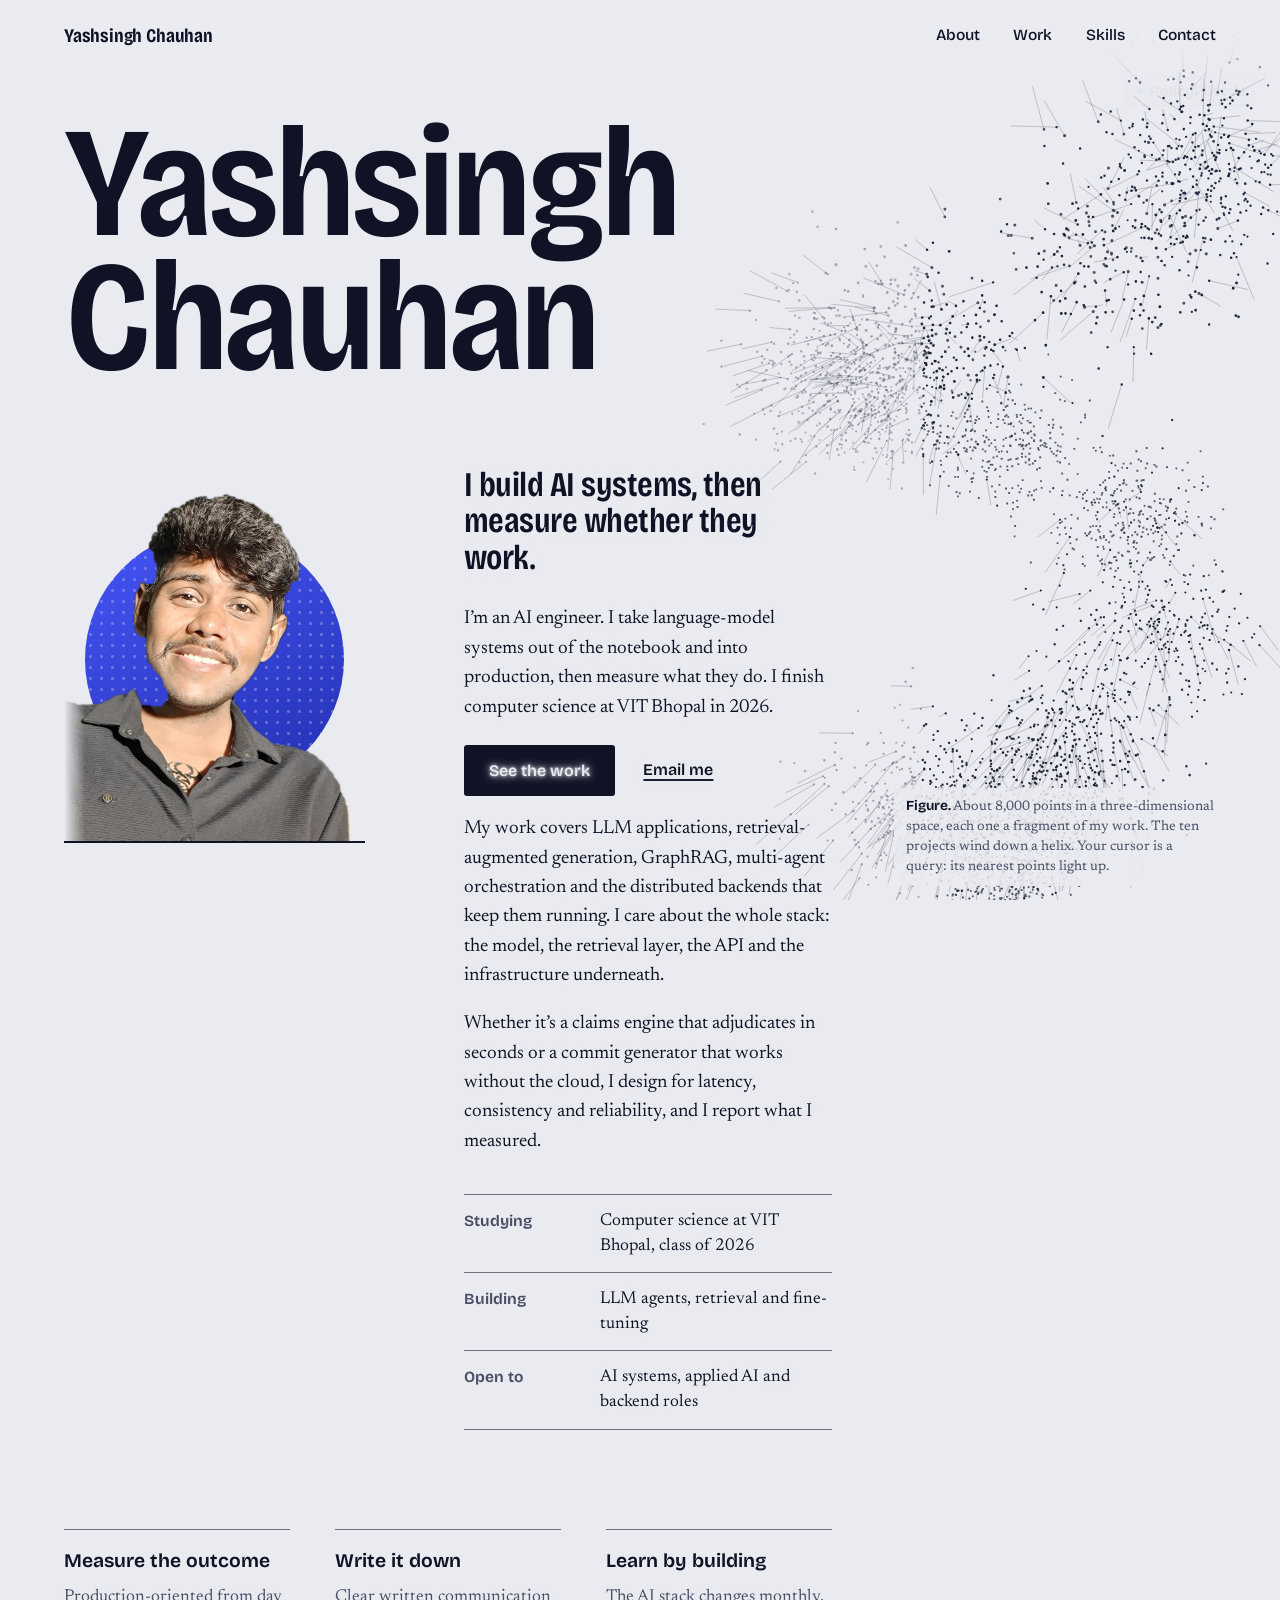
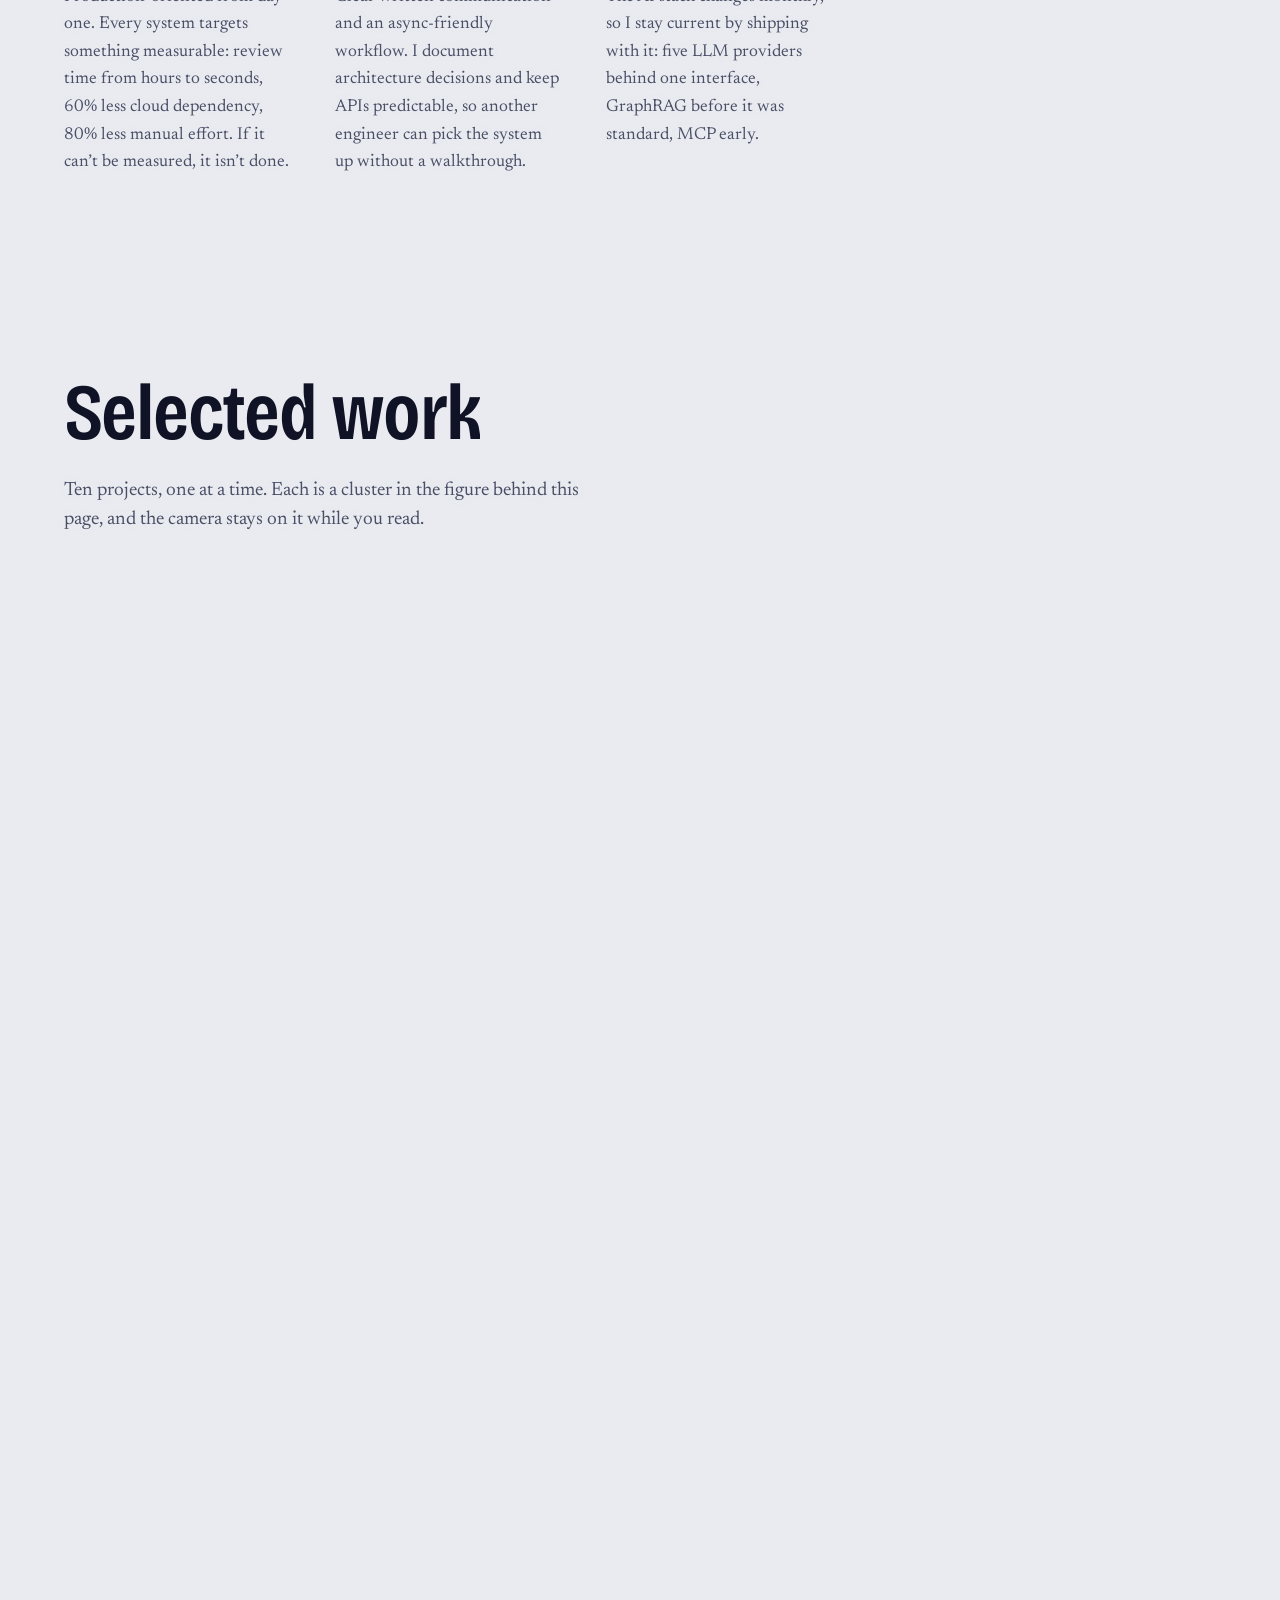
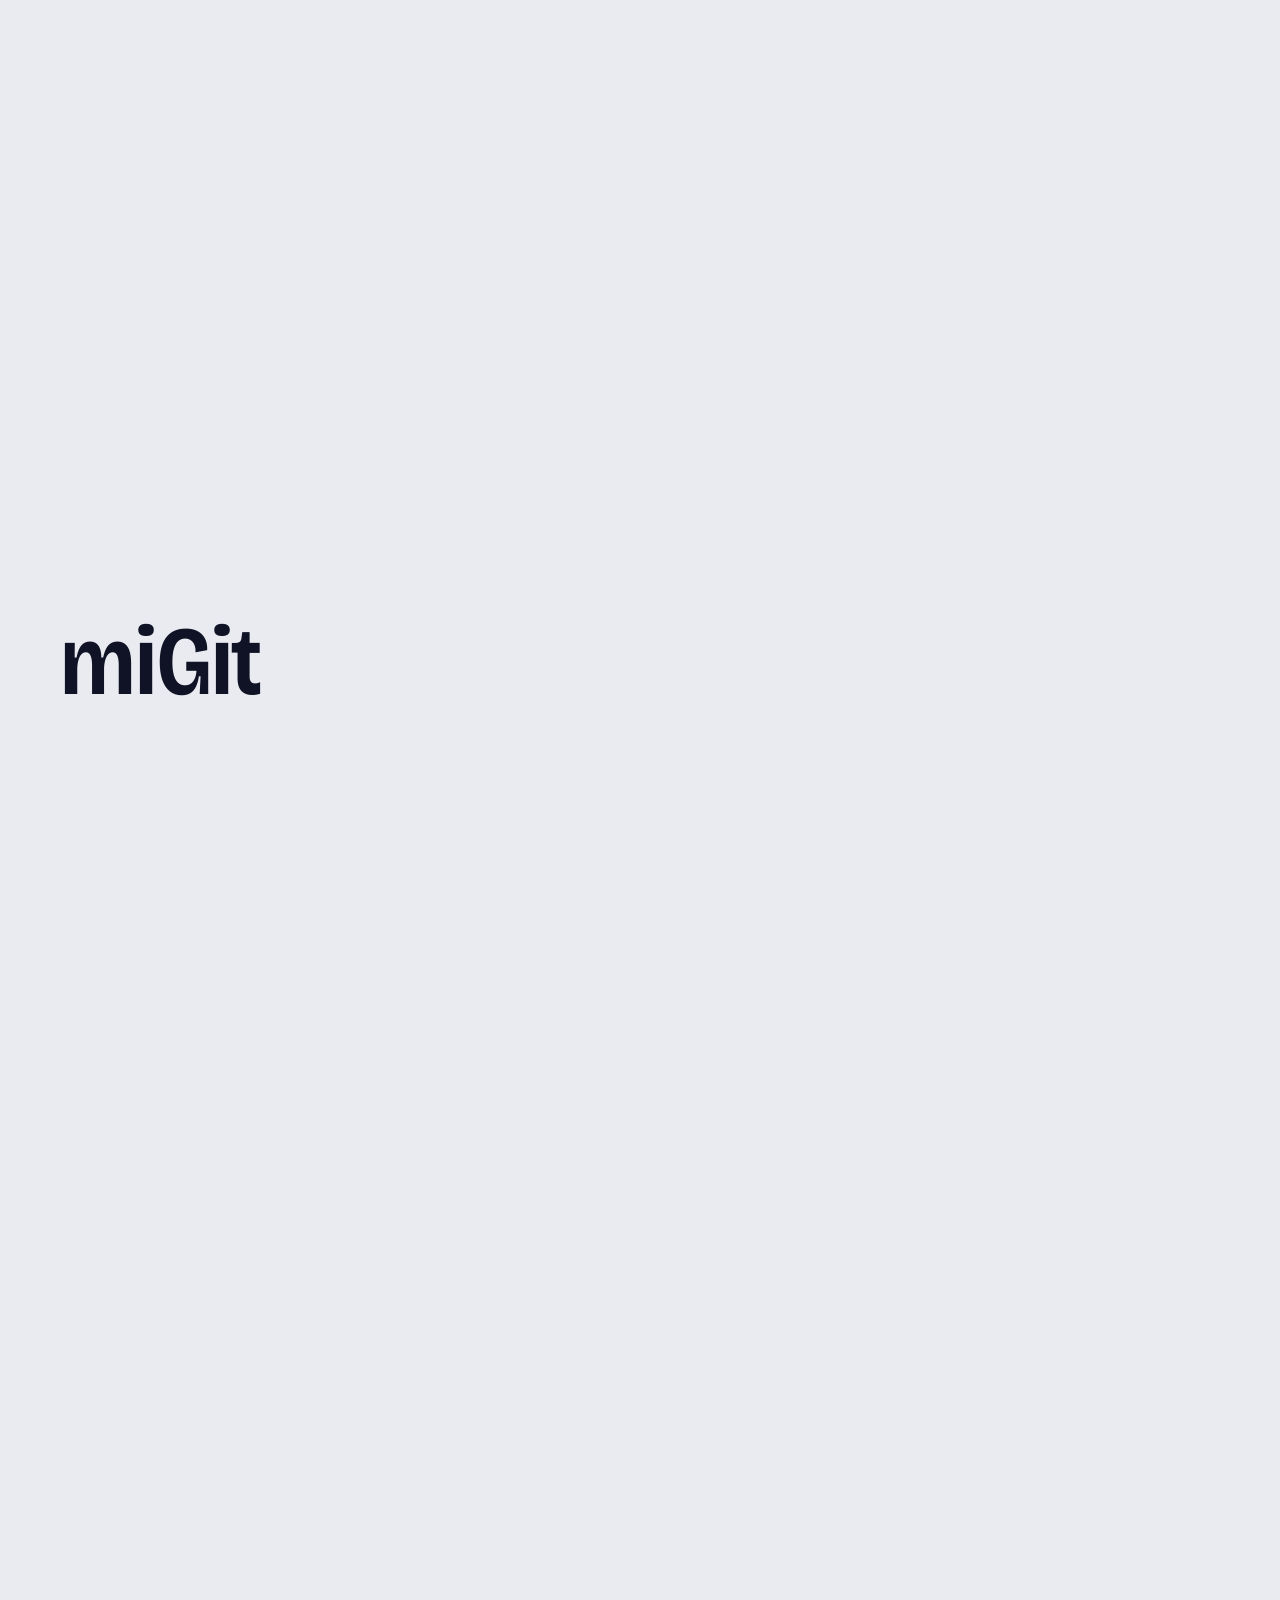
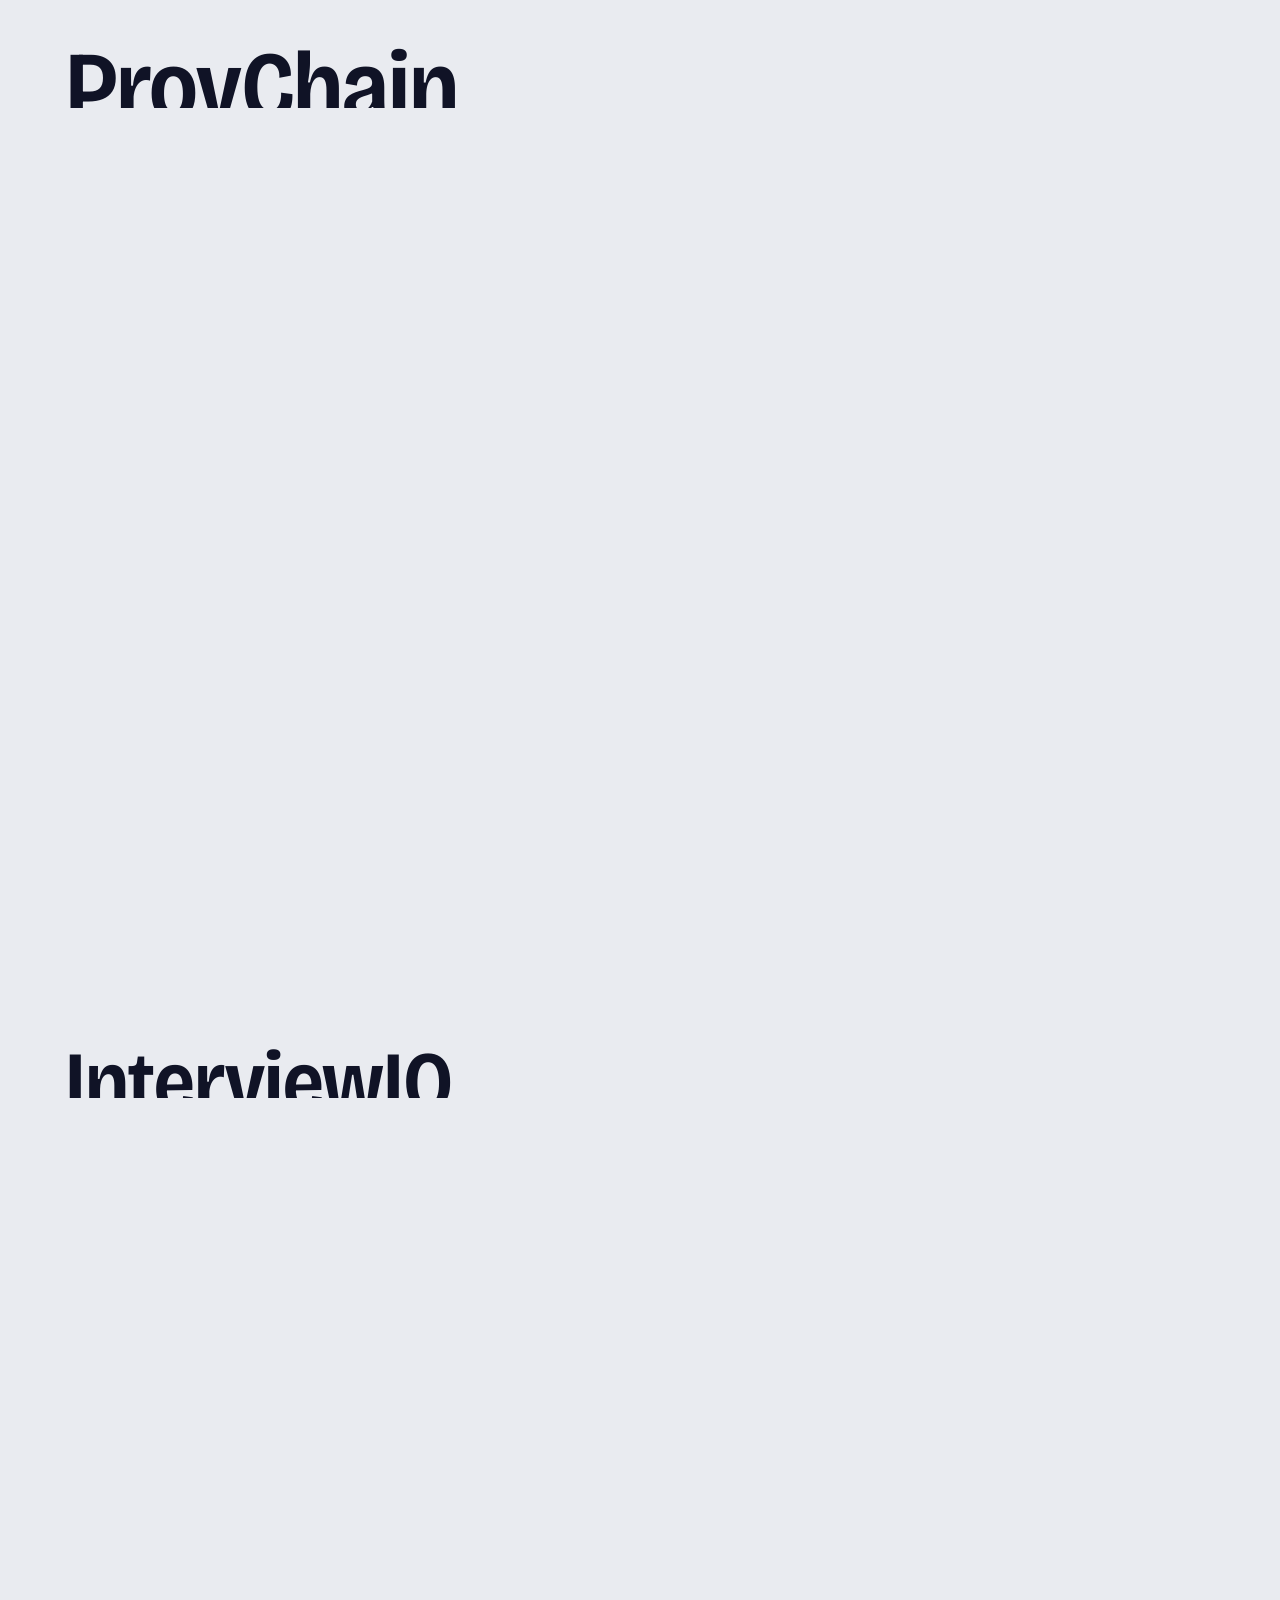
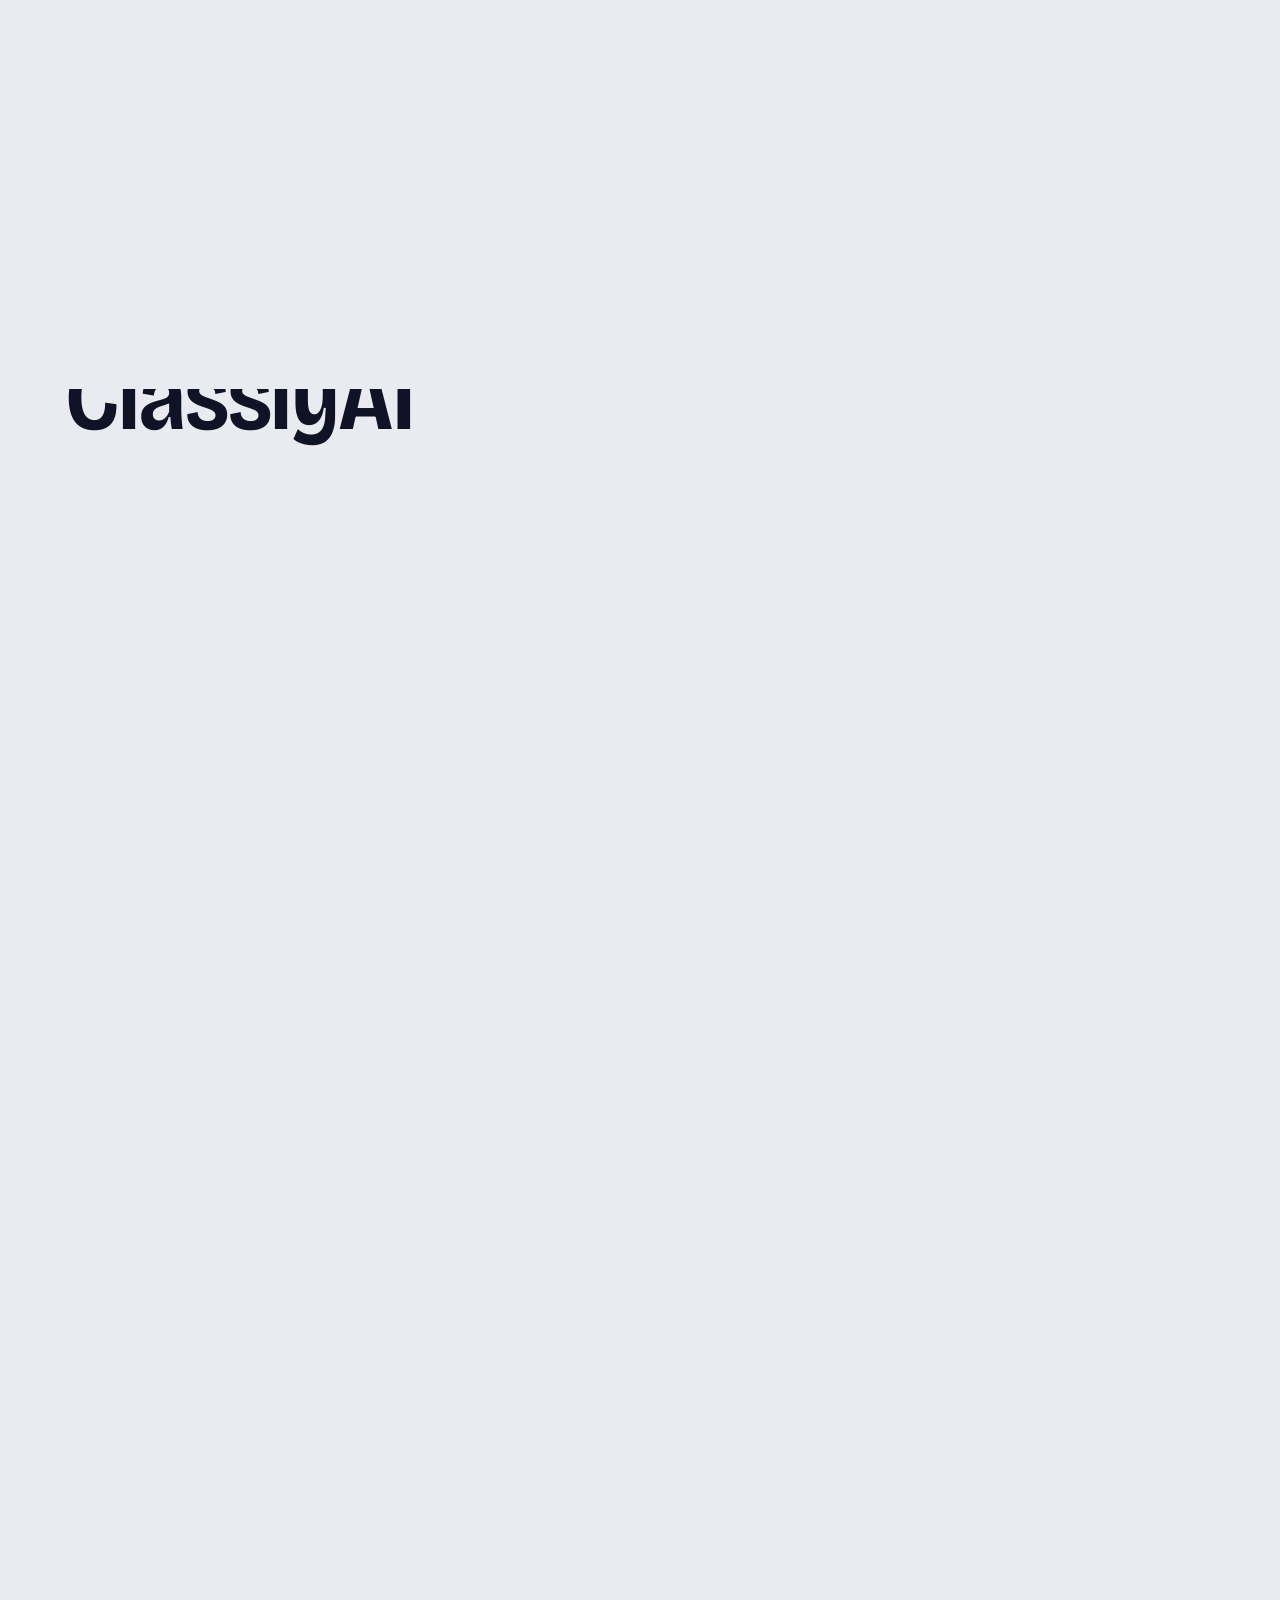
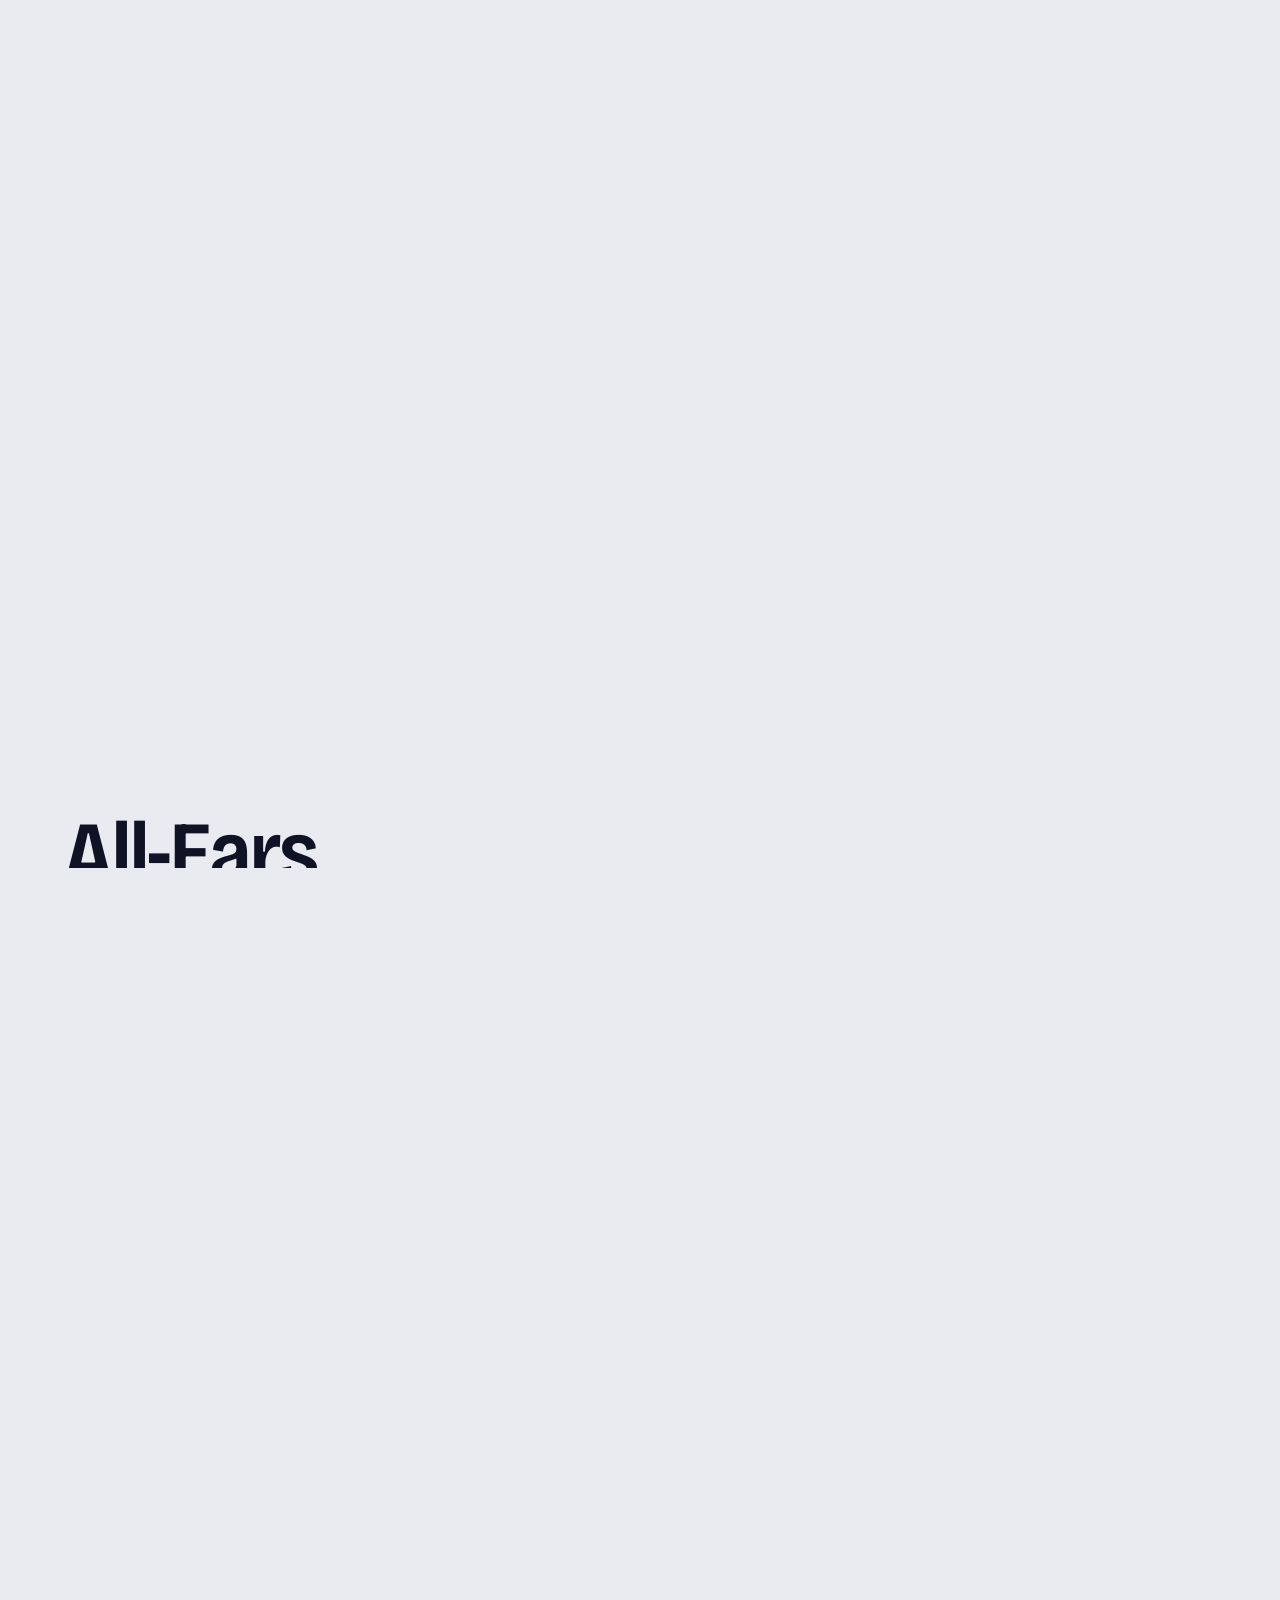
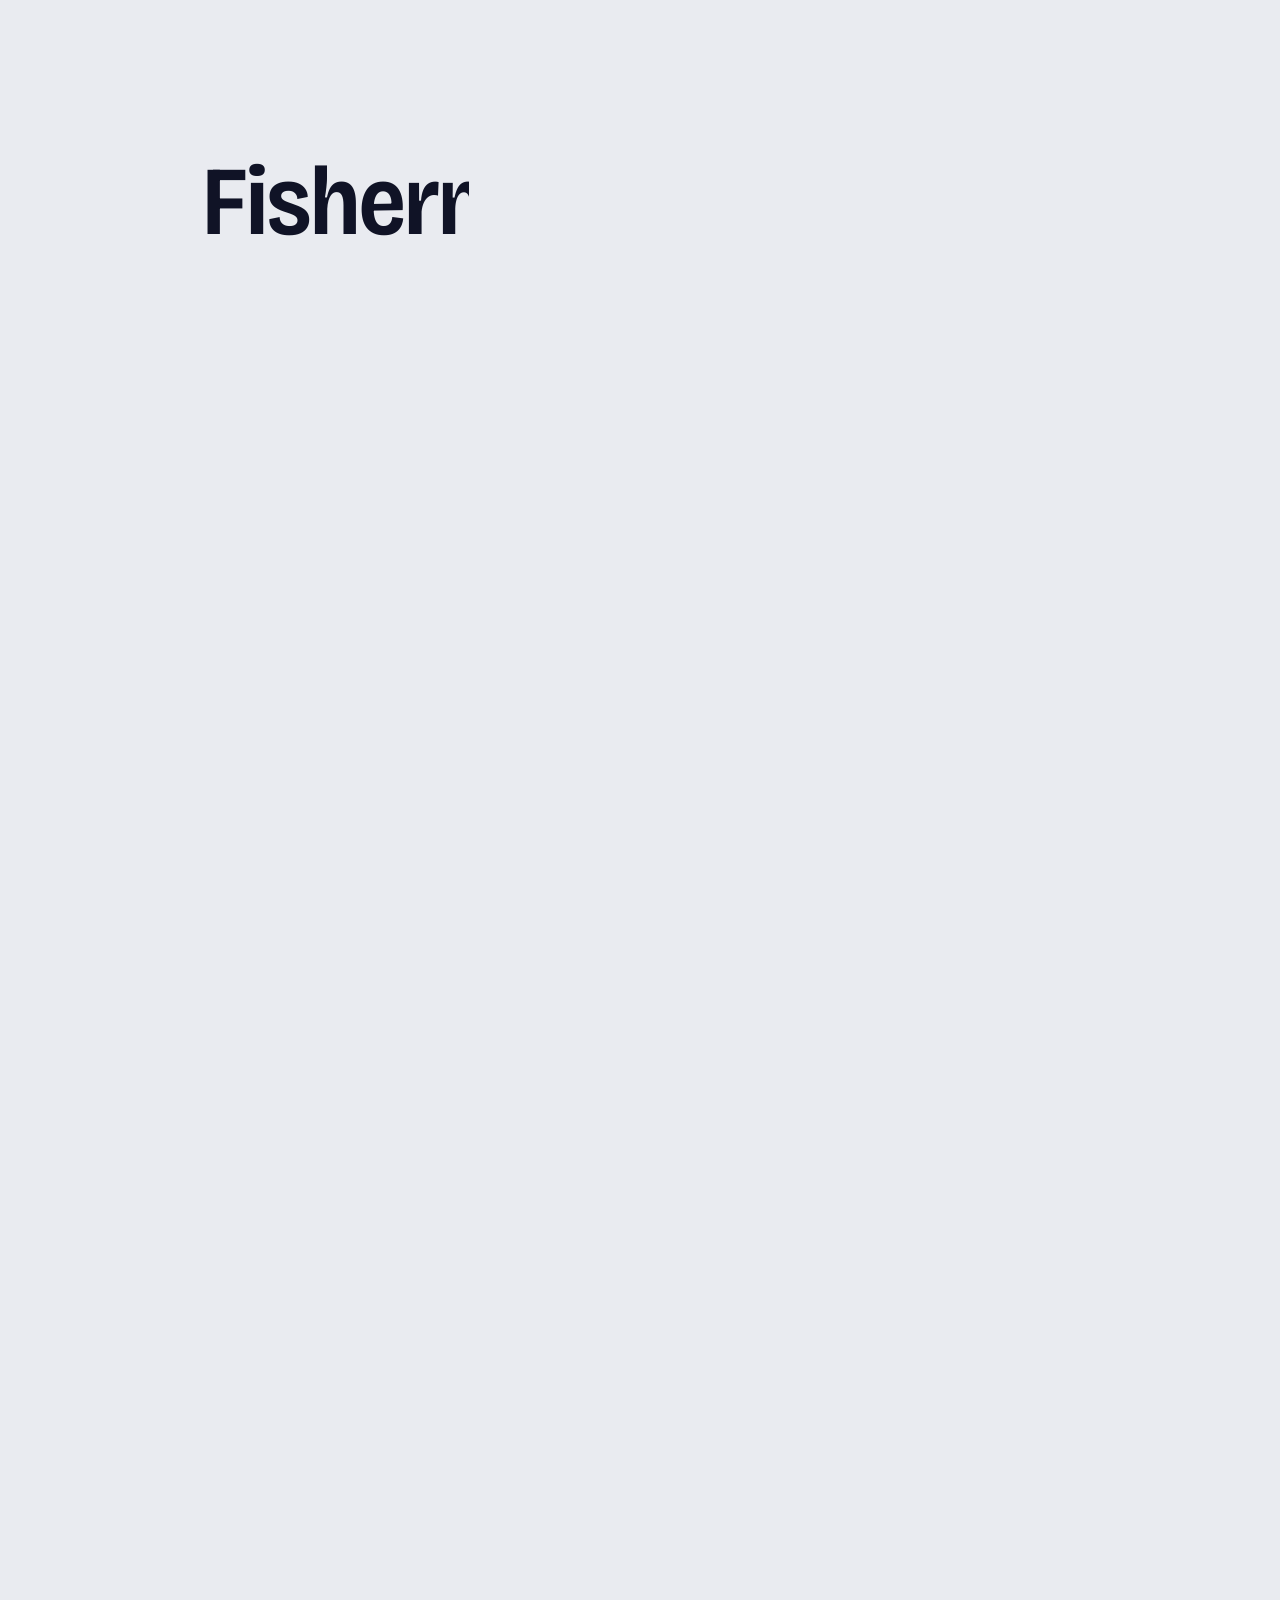
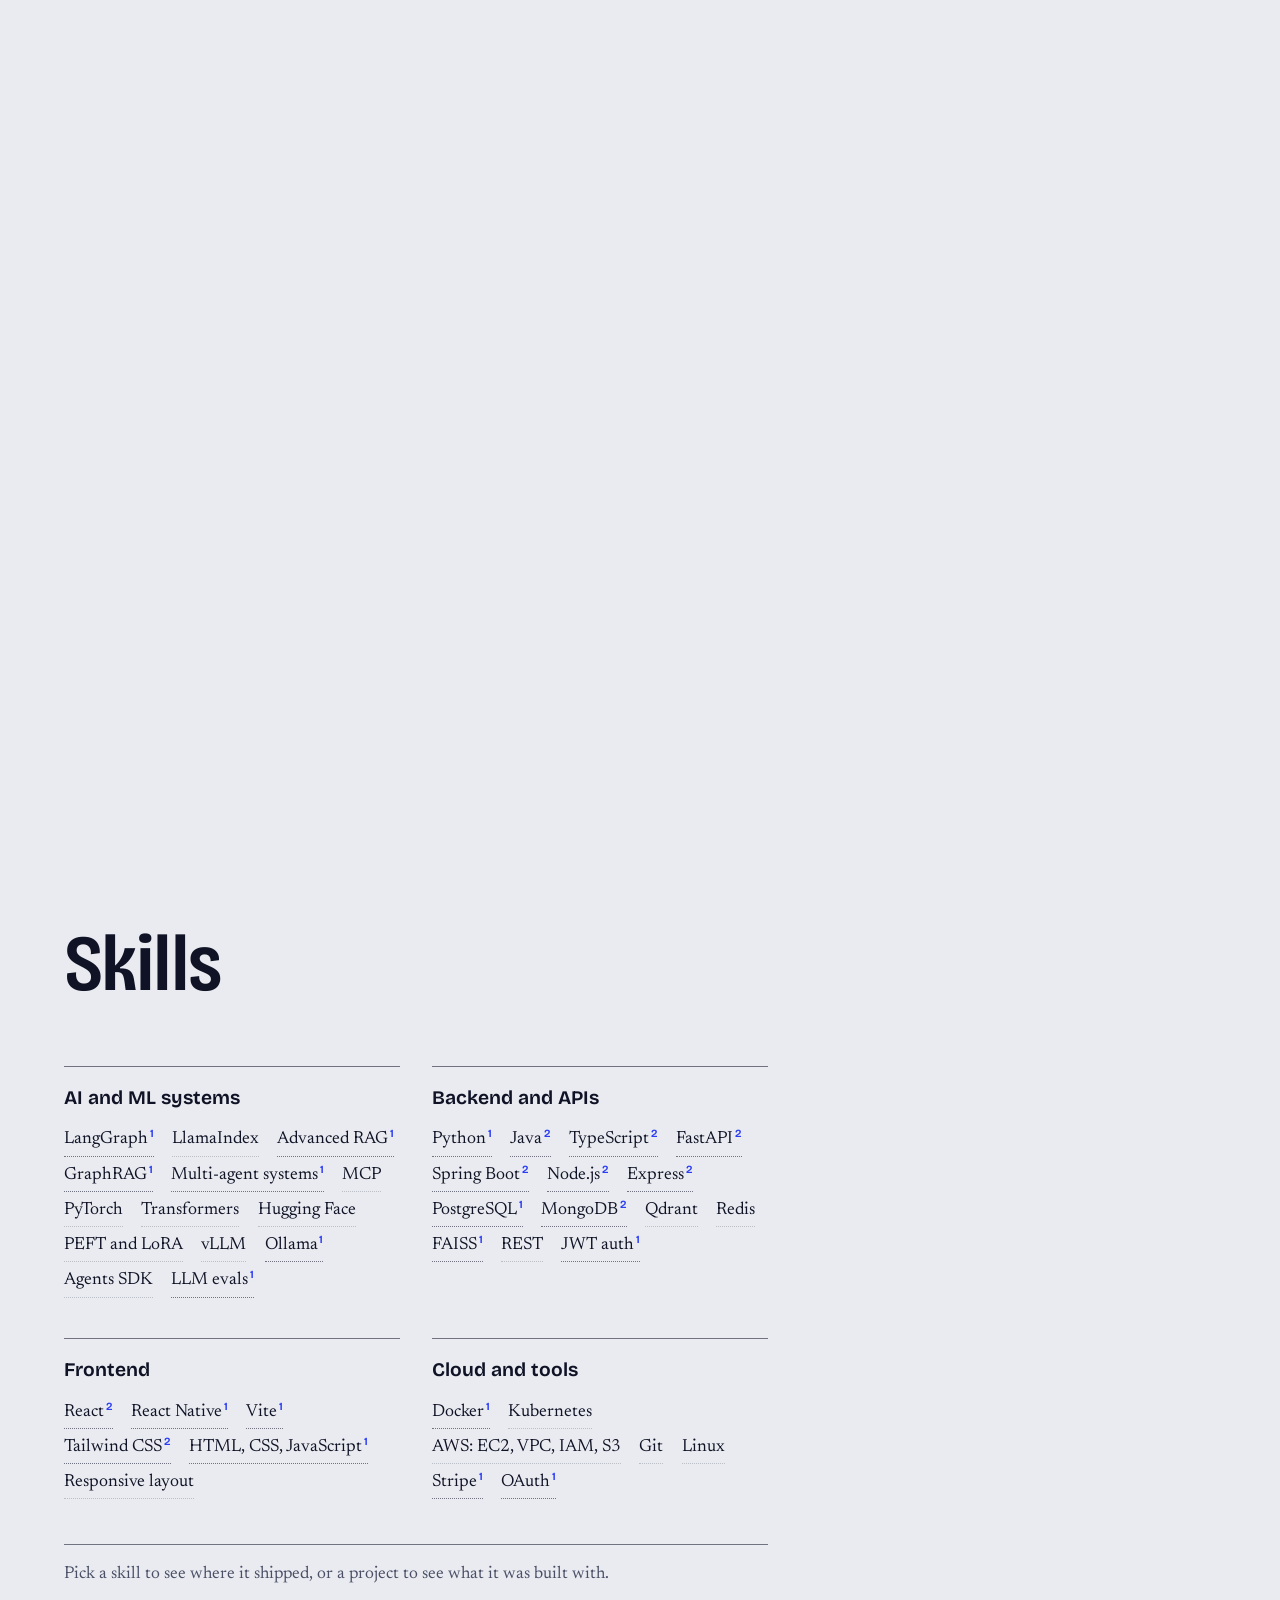
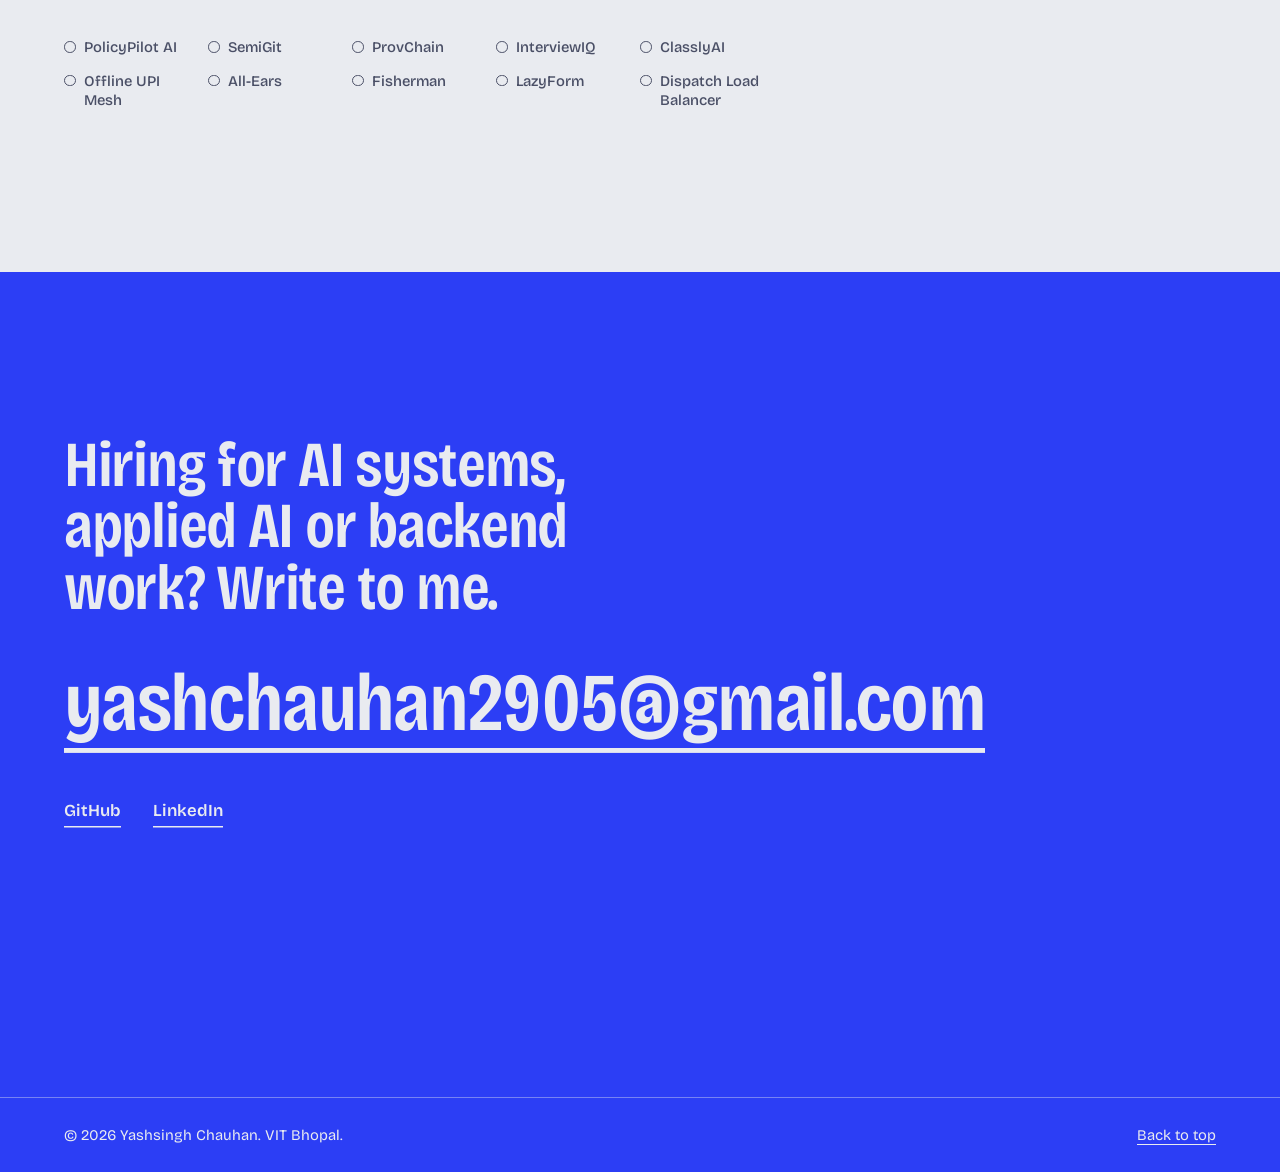
==== commit d82731d2: "Introduction: a still portrait, no live animation A cut-out of the photo on a cobalt disc with a dot" ====
--- a/index.html
+++ b/index.html
@@ -56,8 +56,8 @@
         <h1 class="intro__name" aria-label="Yashsingh Chauhan"><span class="line"><span>Yashsingh</span></span><span class="line"><span>Chauhan</span></span></h1>
       </div>
       <div class="wrap intro__grid">
-        <figure class="portrait" id="portrait" data-src="assets/portrait.jpg" data-alt="Portrait of Yashsingh Chauhan, smiling, drawn as a field of dots">
-          <canvas class="portrait__cv" aria-hidden="true"></canvas>
+        <figure class="portrait" id="portrait">
+          <img src="assets/portrait.webp" width="900" height="1125" alt="Portrait of Yashsingh Chauhan, smiling, in a dark collared shirt" decoding="async" fetchpriority="low">
         </figure>
         <div class="intro__body">
           <p class="intro__lead rv"><span>I build AI systems, then measure whether they work.</span></p>
@@ -467,7 +467,6 @@
   <p class="caption" id="caption" aria-hidden="true"><b>Figure.</b> <span class="caption__t">About 8,000 points in a three-dimensional space, each one a fragment of my work. The ten projects wind down a helix. Your cursor is a query: its nearest points light up.</span></p>
 
   <noscript><style>.intro__name .line > span { transform: none; }</style></noscript>
-  <script src="js/portrait.js" defer></script>
   <script src="js/main.js" defer></script>
 </body>
 </html>
--- a/css/home.css
+++ b/css/home.css
@@ -57,8 +57,21 @@
   display: grid; grid-template-columns: repeat(12, minmax(0, 1fr)); gap: 3rem 2rem; align-items: start;
   margin-top: clamp(3rem, 9vh, 6.5rem);
 }
-.portrait { grid-column: 1 / span 5; margin: 0; position: relative; aspect-ratio: 4 / 5; }
-.portrait__cv { position: absolute; inset: 0; width: 100%; height: 100%; }
+/* The portrait is a still: a cut-out on a cobalt disc with a dot screen, standing on a baseline. The head rises past the disc.
+   It sits beside the text and stays in view while the text beside it is read. */
+.portrait { grid-column: 1 / span 5; margin: 0; position: sticky; top: calc(var(--nav-h) + 1.5rem); aspect-ratio: 4 / 5; border-bottom: 2px solid var(--ink); }
+.portrait::before {
+  content: ""; position: absolute; left: 7%; width: 86%; aspect-ratio: 1; top: 17%; border-radius: 50%;
+  background:
+    radial-gradient(circle, rgba(233, 235, 240, 0.3) 1.25px, transparent 1.7px) 0 0 / 11px 11px,
+    linear-gradient(155deg, rgba(255, 255, 255, 0.12), rgba(16, 19, 38, 0.32)),
+    var(--cobalt);
+}
+.portrait img {
+  position: absolute; inset: 0; width: 100%; height: 100%; object-fit: contain; object-position: bottom;
+  /* the photo itself is cut off at the left shoulder, so let that edge fade */
+  -webkit-mask-image: linear-gradient(to right, transparent 0, #000 7%); mask-image: linear-gradient(to right, transparent 0, #000 7%);
+}
 .intro__body { grid-column: 7 / span 6; display: grid; gap: 1.15rem; }
 .intro__body p { max-width: 34rem; }
 .intro__actions { display: flex; align-items: center; gap: 1.8rem; padding-top: 0.3rem; }
@@ -331,7 +344,7 @@
   .proj__case .case__cols { background: rgba(233, 235, 240, 0.9); padding: 1.2rem 1rem; margin-top: 0.6rem; }
   .intro__grid { grid-template-columns: 1fr; }
   .portrait, .intro__body { grid-column: 1 / -1; }
-  .portrait { max-width: 24rem; }
+  .portrait { max-width: 24rem; position: relative; top: auto; }
 }
 @media (max-width: 900px) {
   .case__cols, .principles { grid-template-columns: 1fr; }
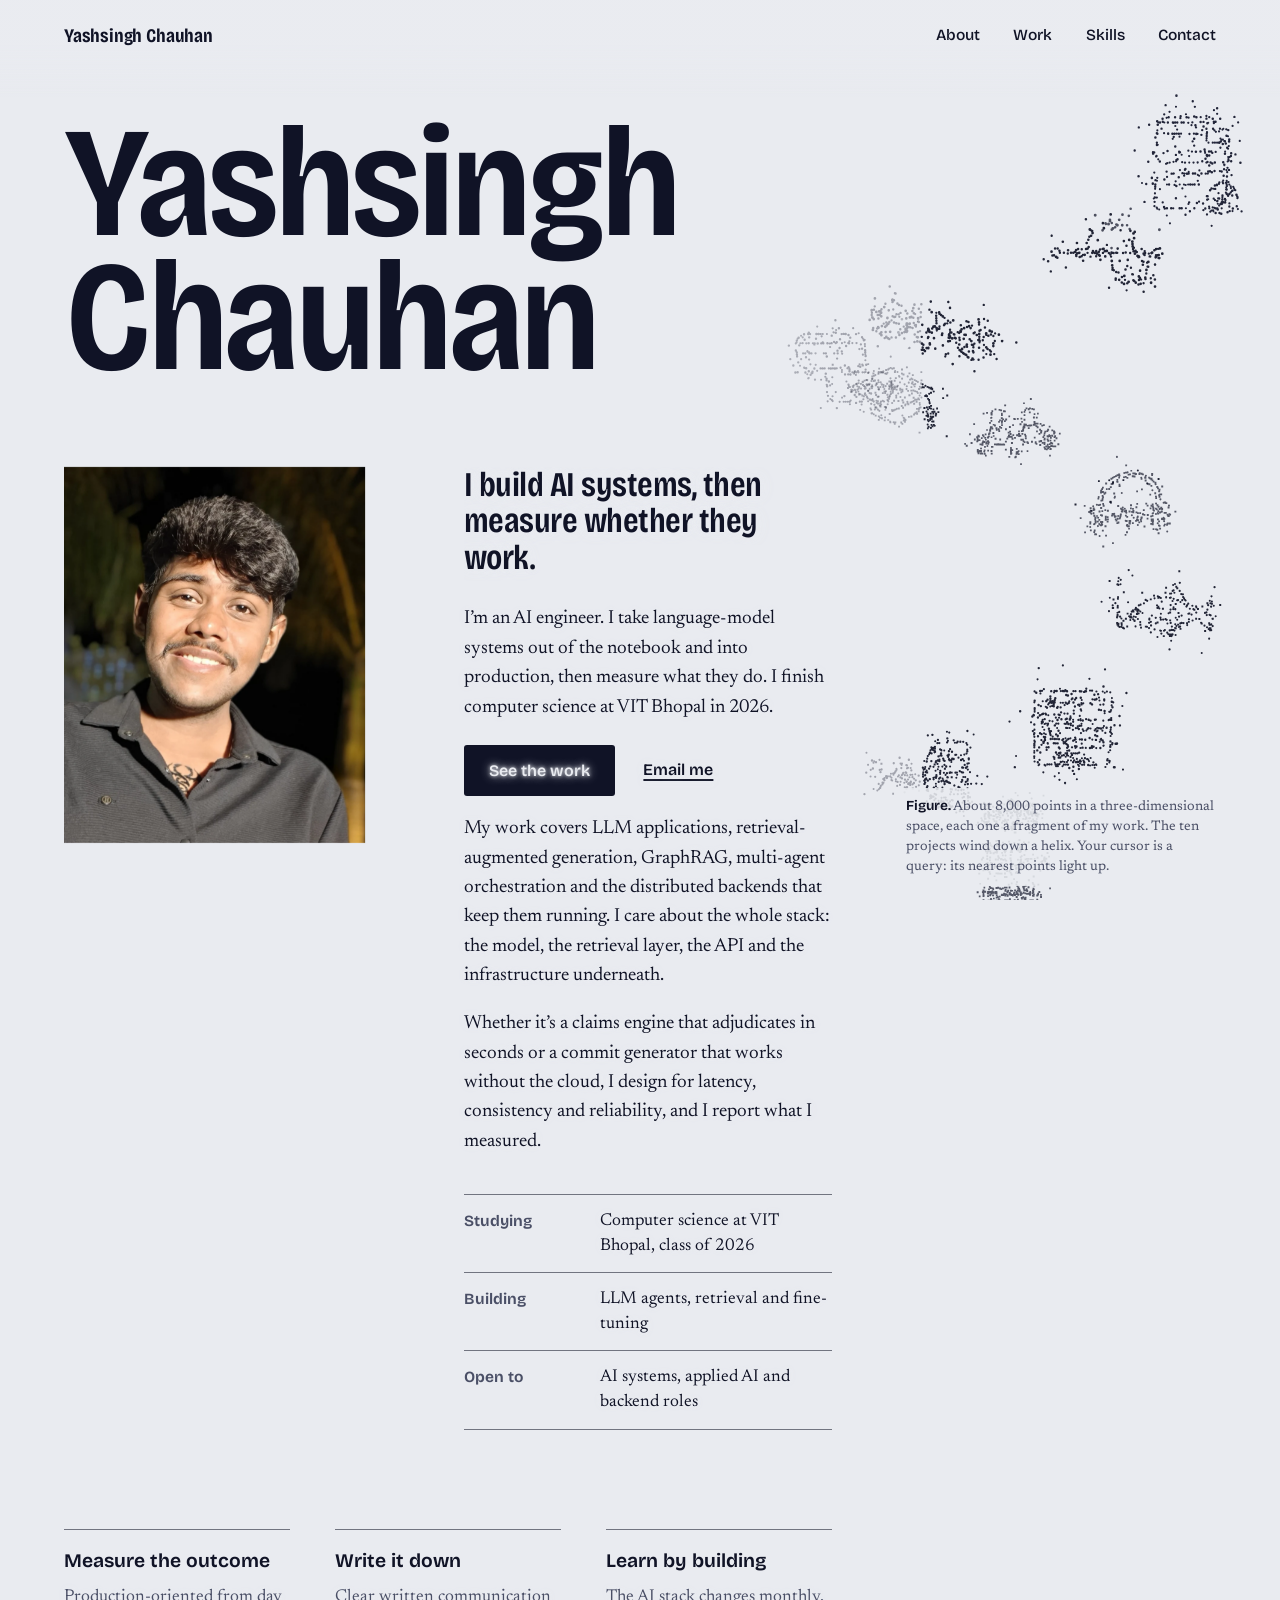
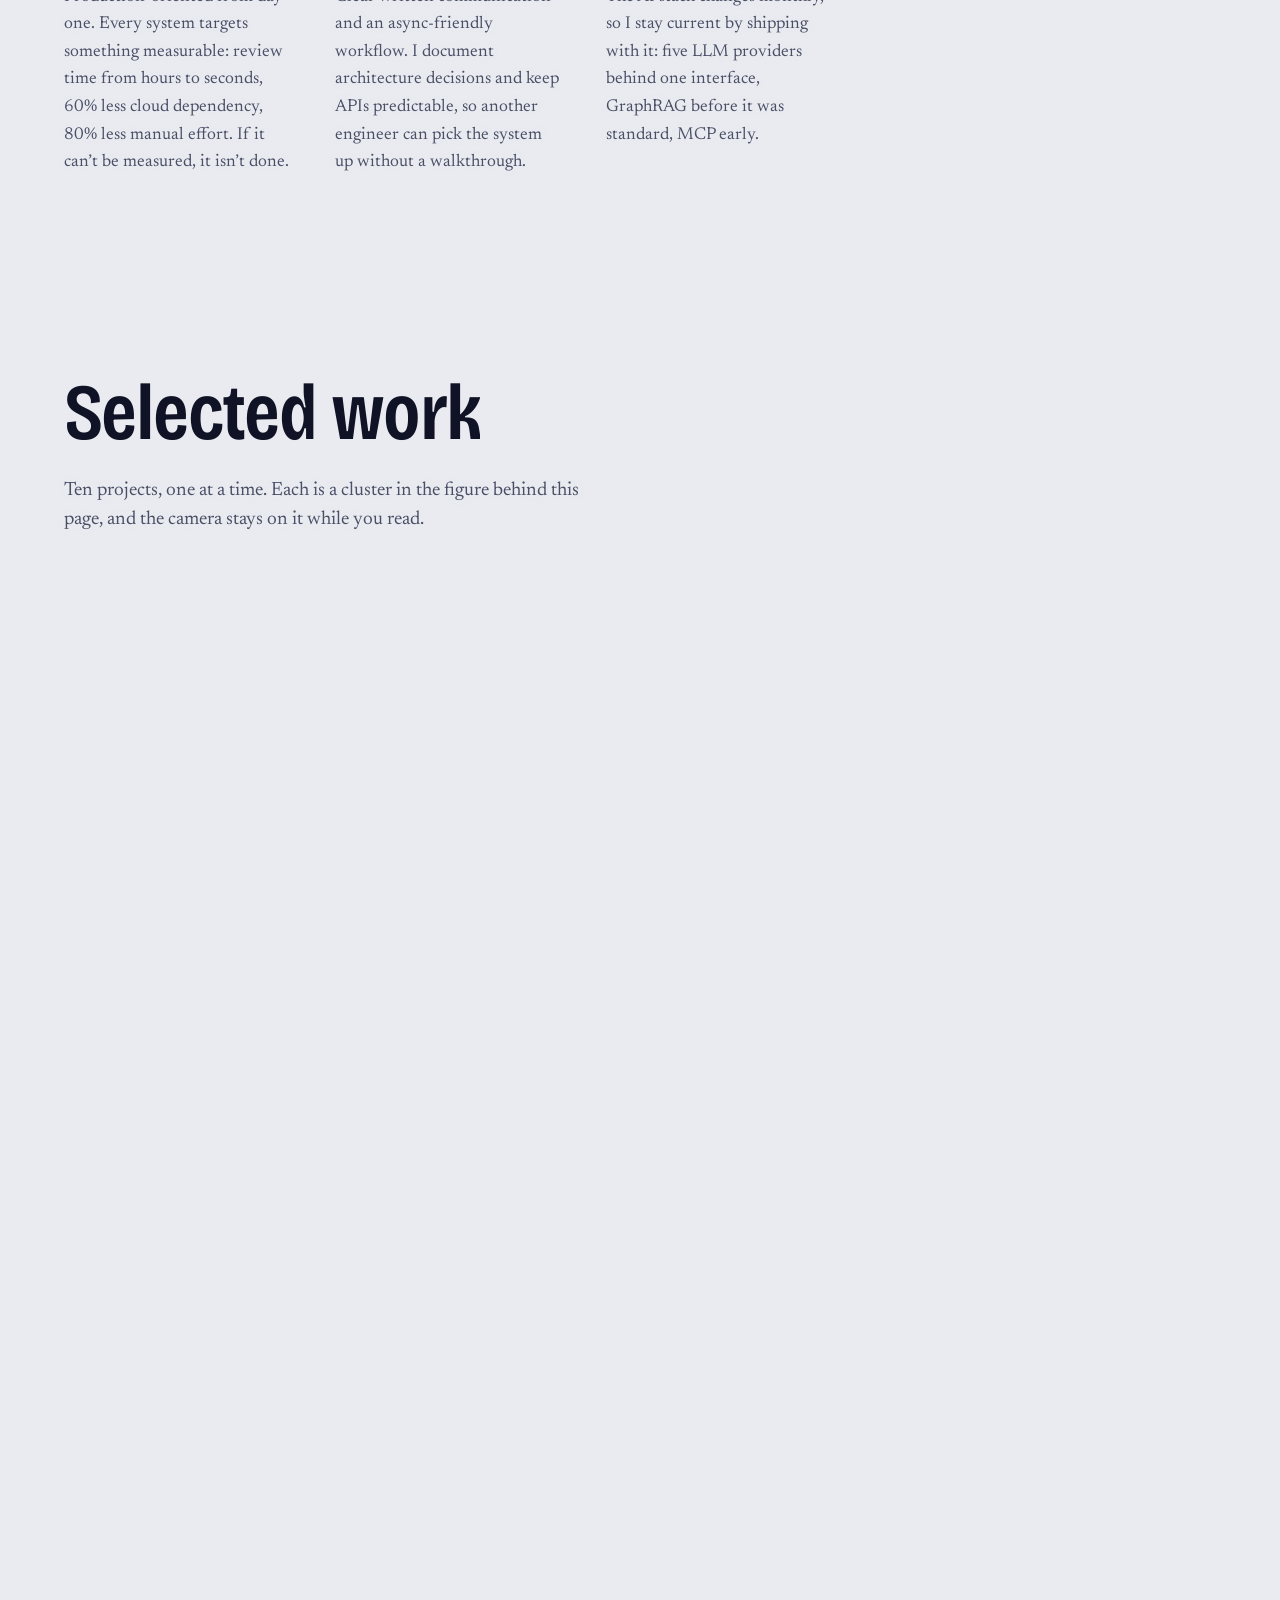
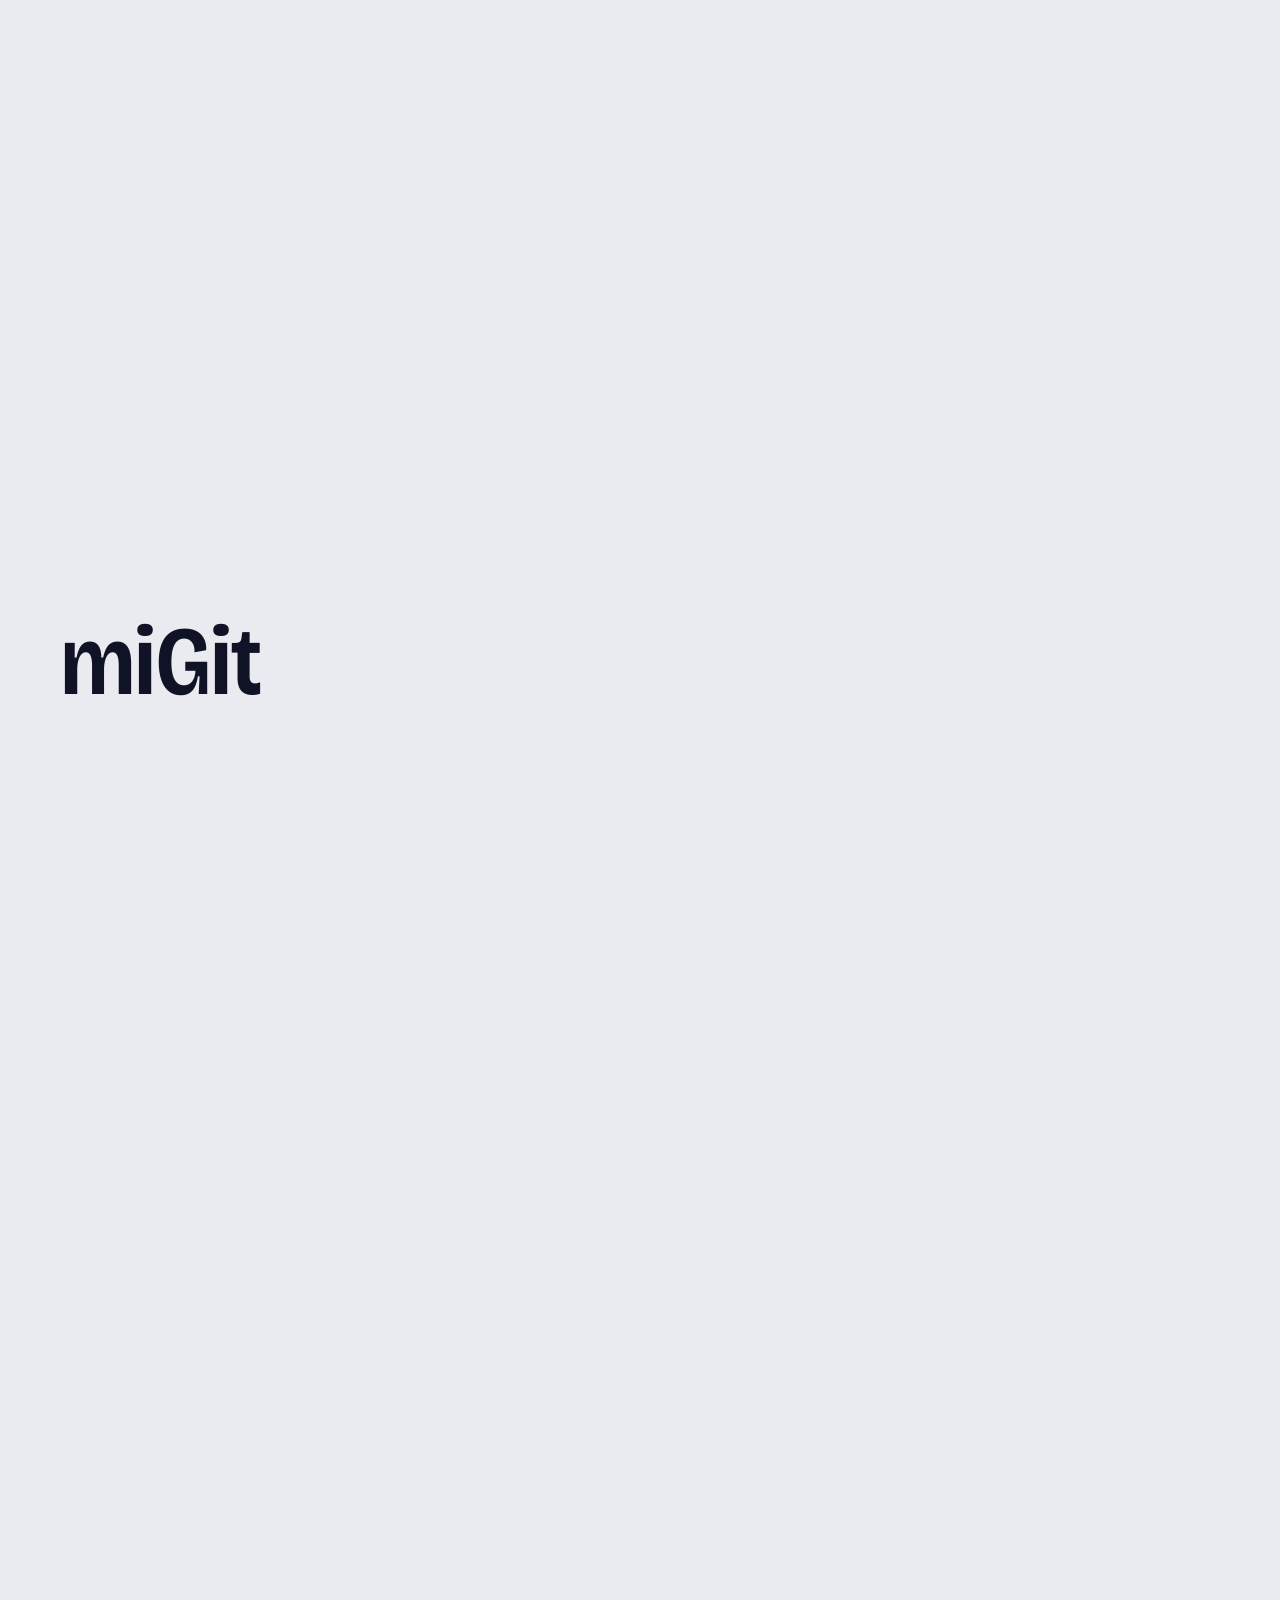
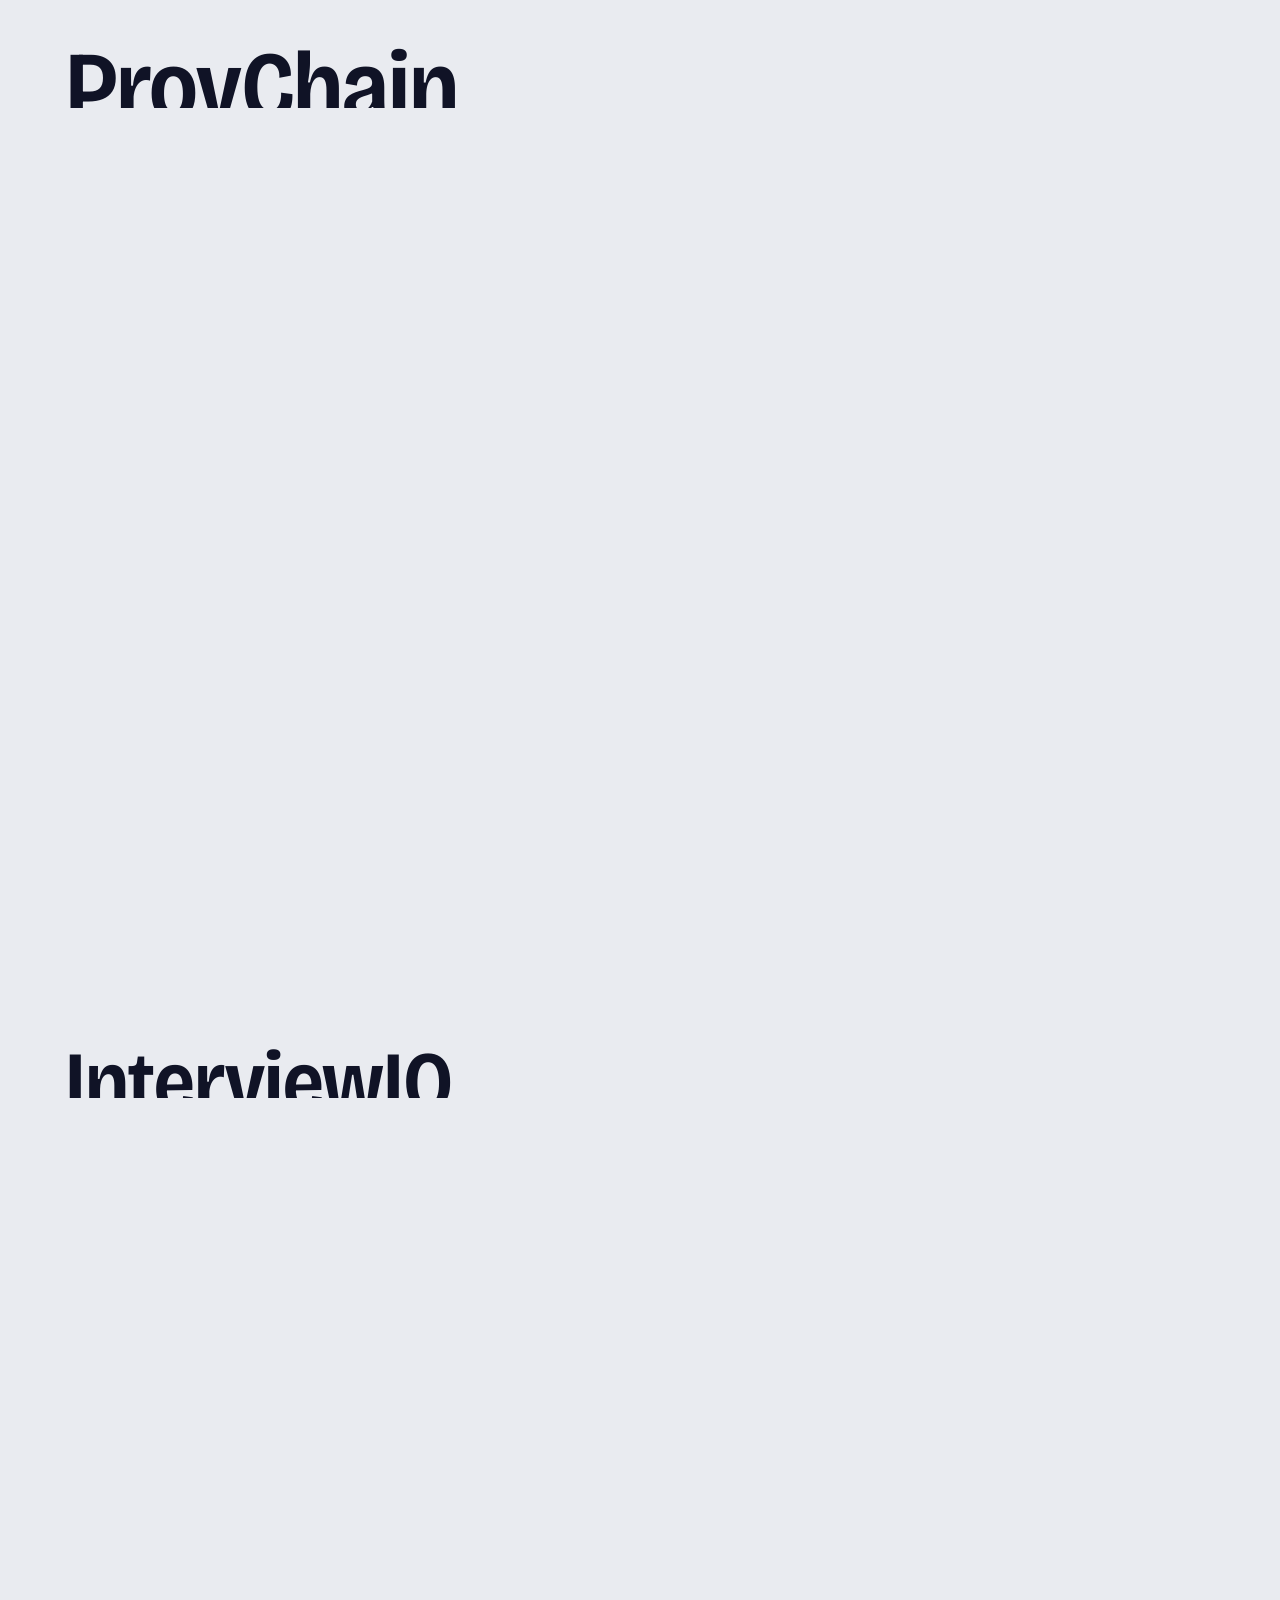
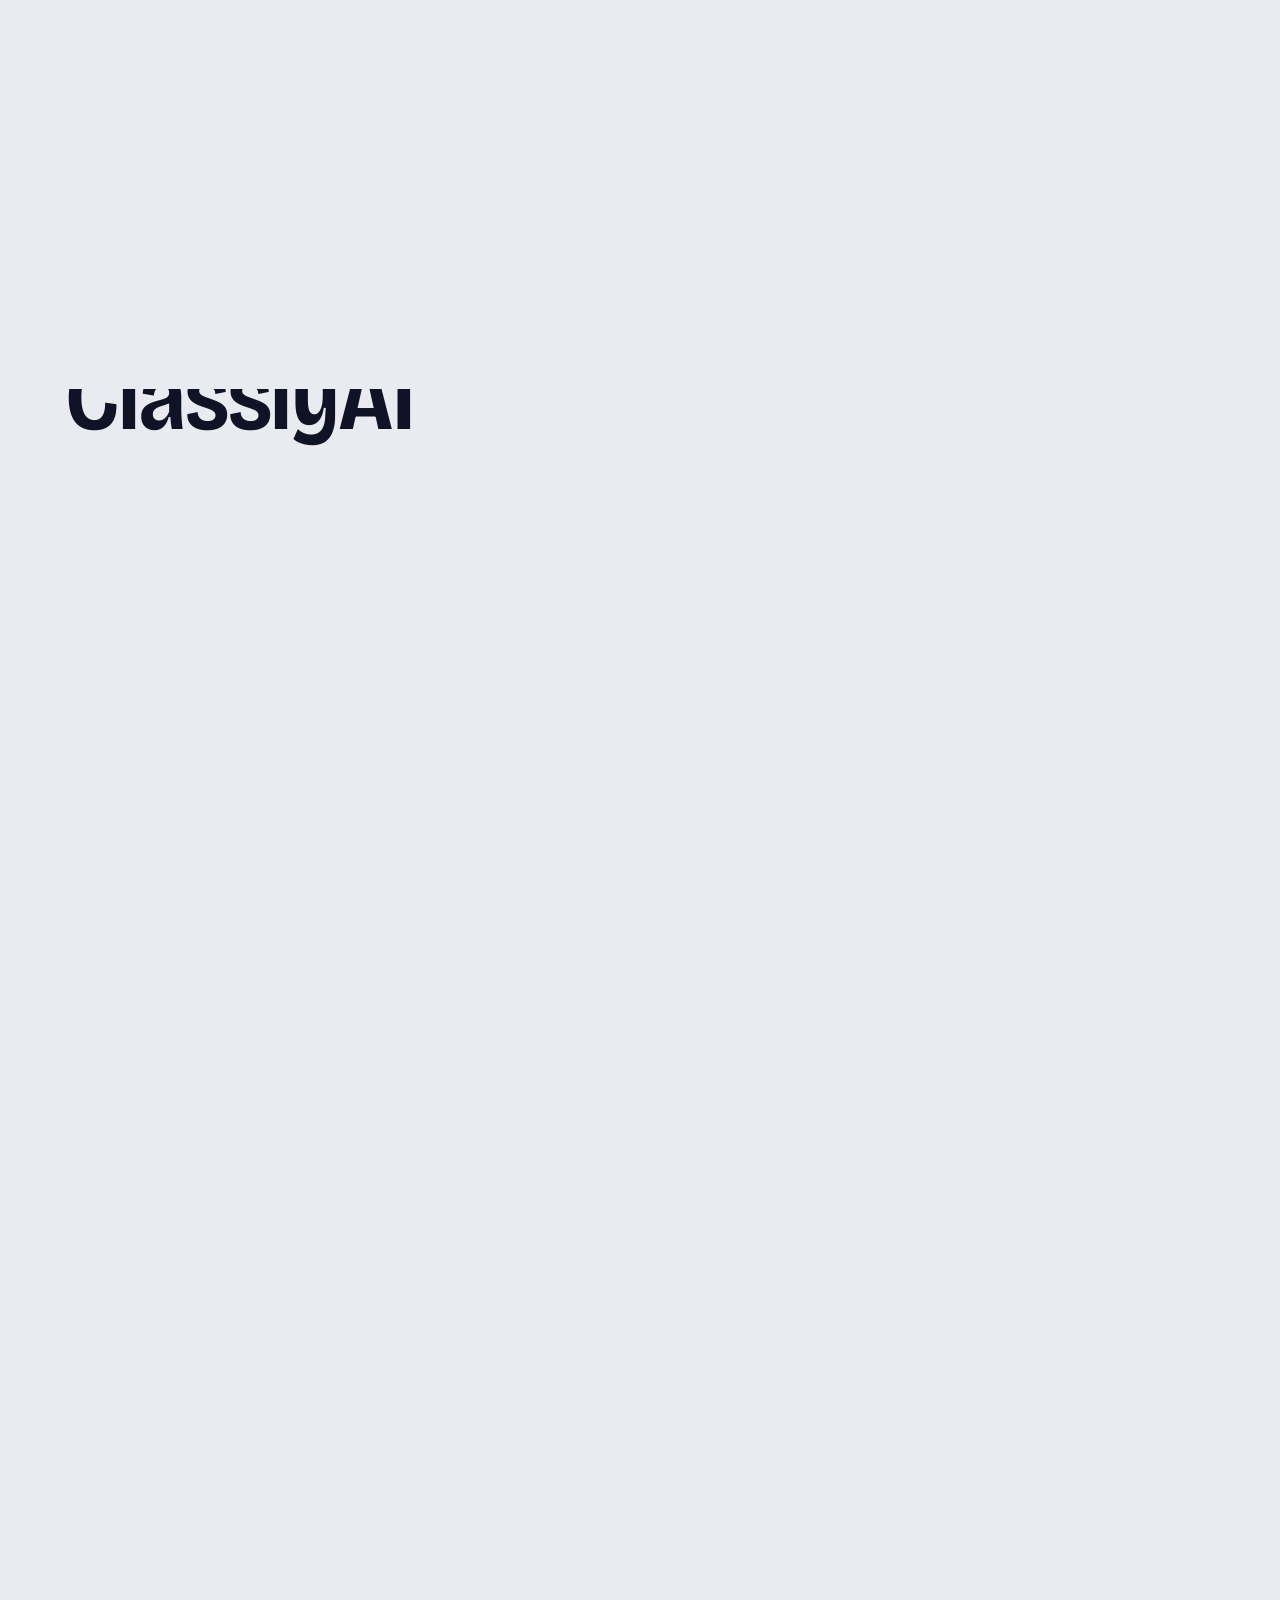
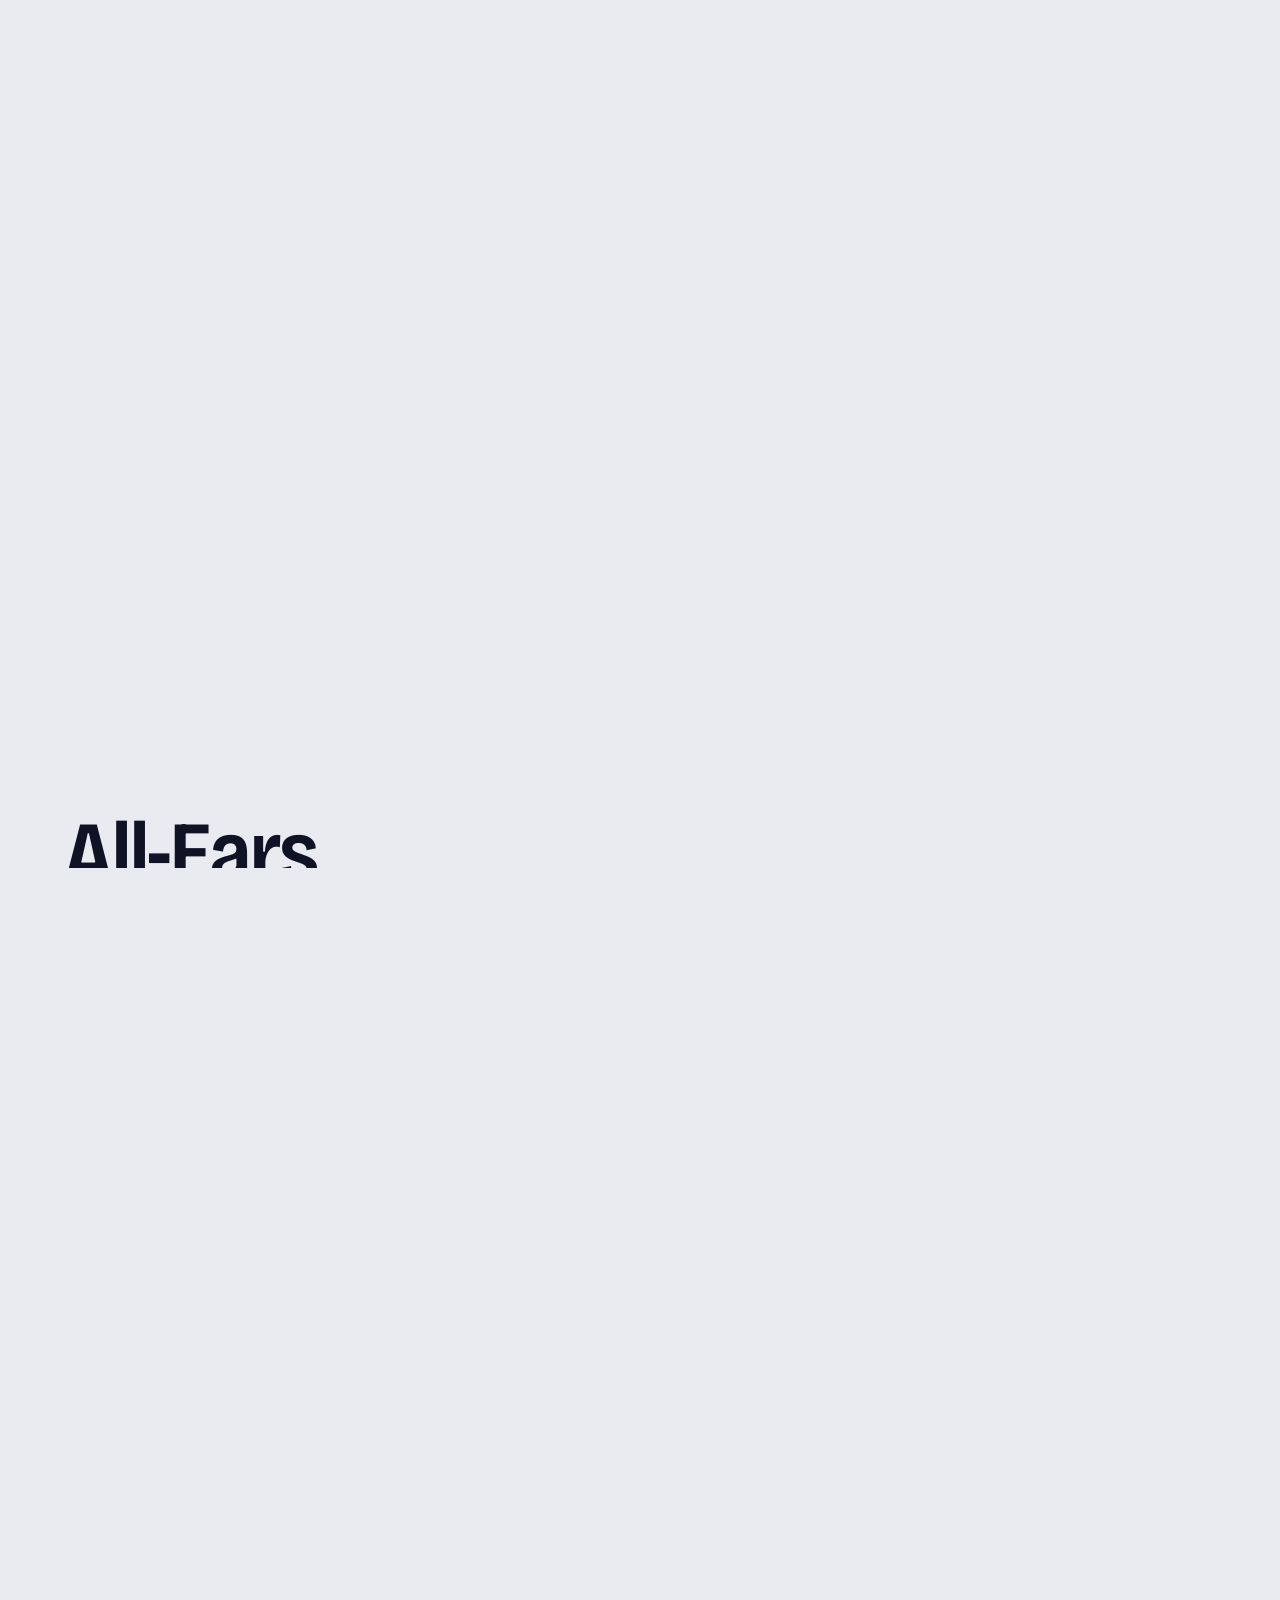
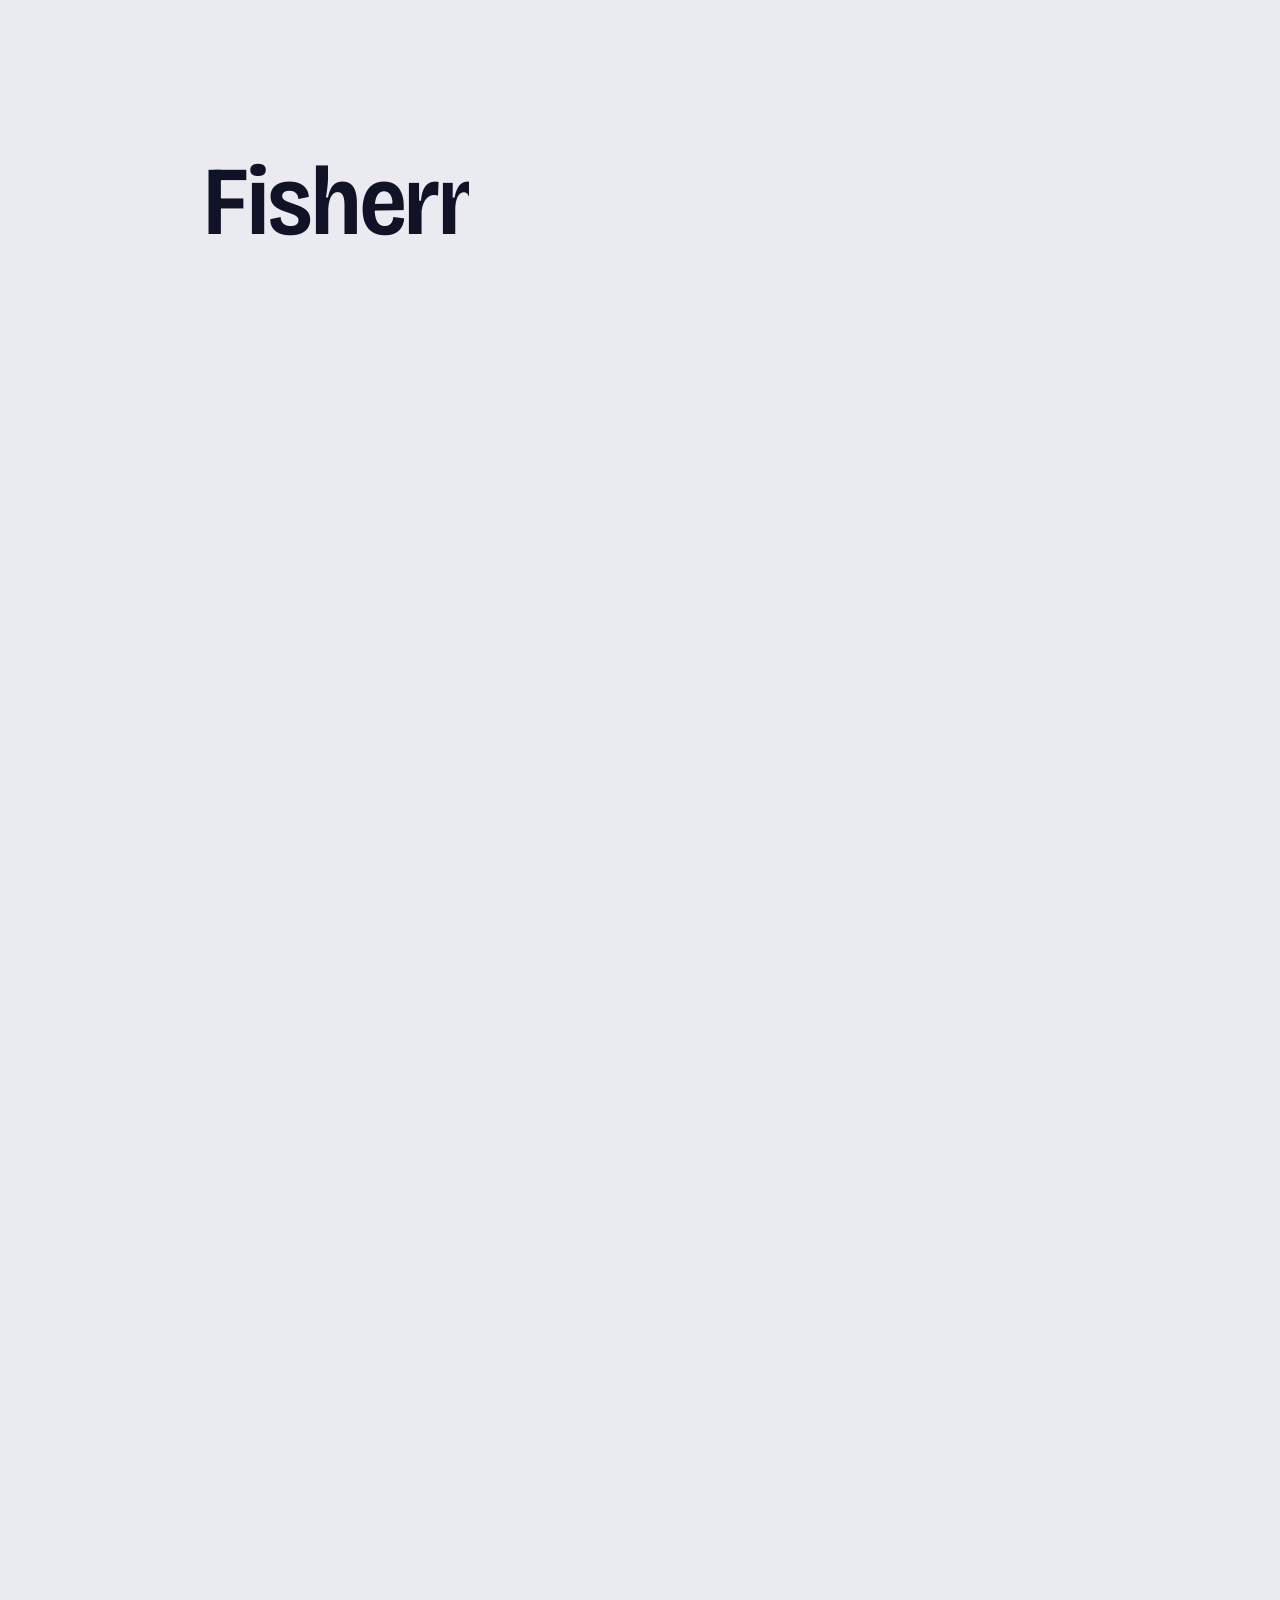
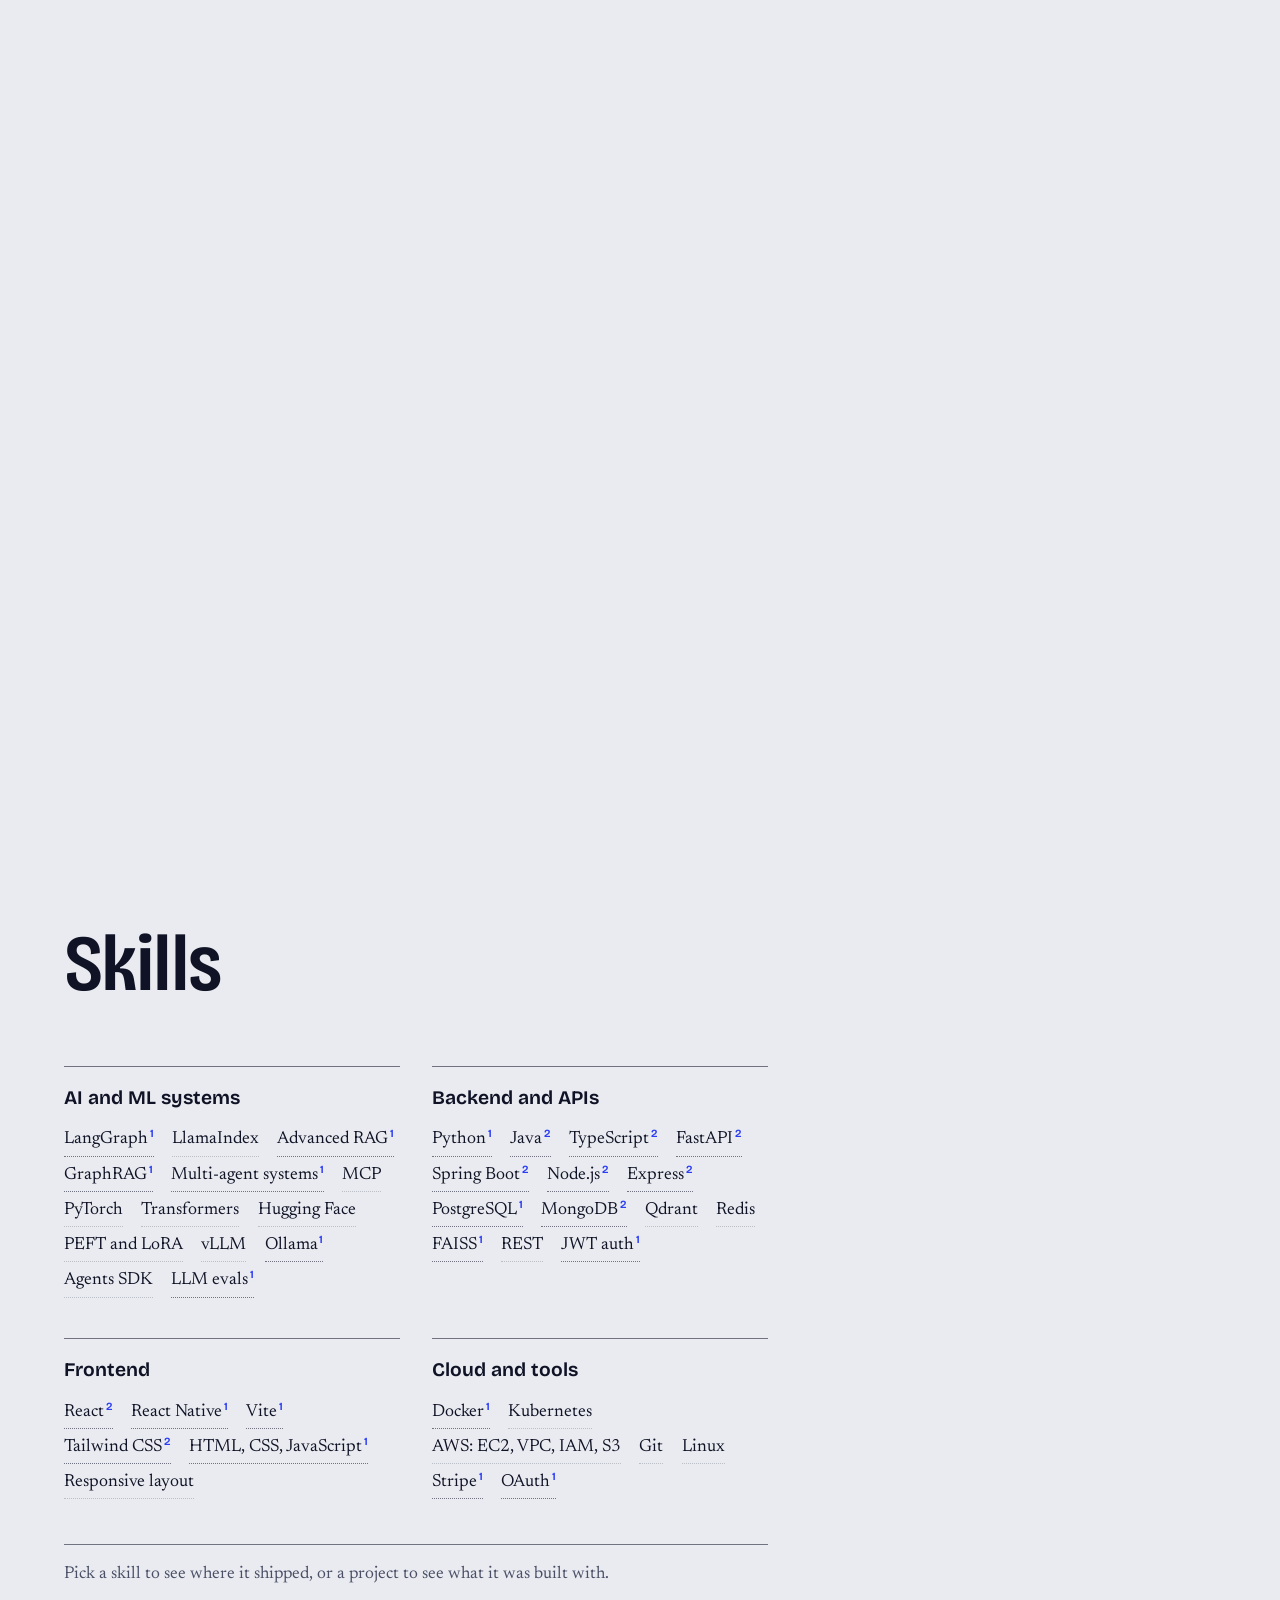
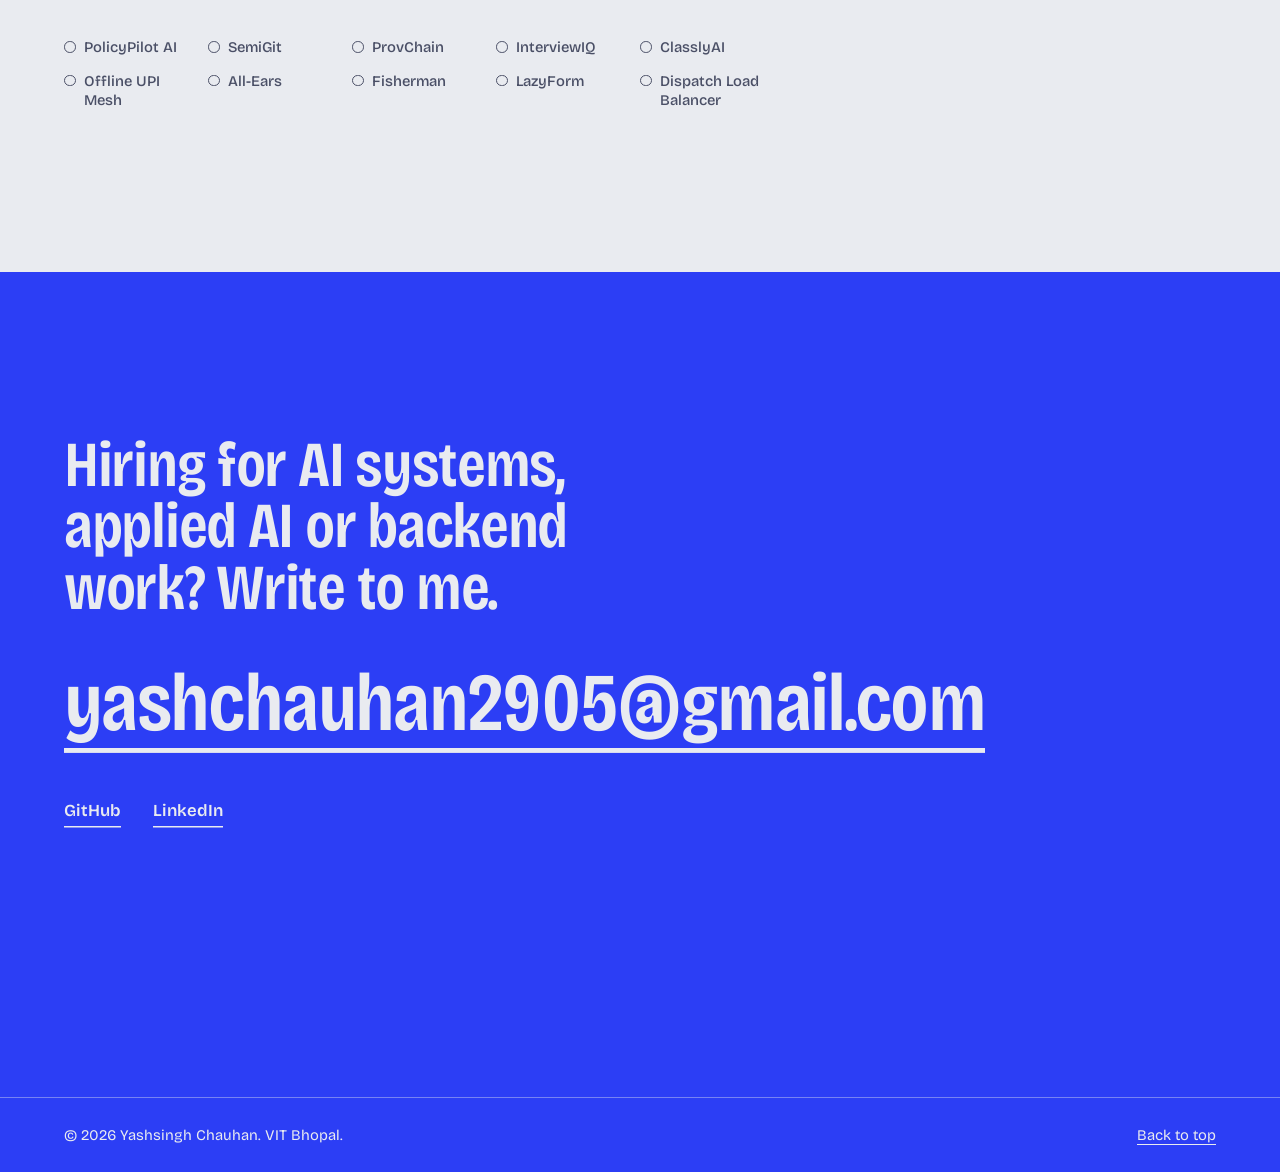
==== commit ab42fbe6: "Introduction: the portrait is a plain photograph Removes the cobalt disc, dot screen, edge fade and " ====
--- a/index.html
+++ b/index.html
@@ -57,7 +57,7 @@
       </div>
       <div class="wrap intro__grid">
         <figure class="portrait" id="portrait">
-          <img src="assets/portrait.webp" width="900" height="1125" alt="Portrait of Yashsingh Chauhan, smiling, in a dark collared shirt" decoding="async" fetchpriority="low">
+          <img src="assets/portrait.webp" width="1000" height="1250" alt="Portrait of Yashsingh Chauhan, smiling, in a dark collared shirt" decoding="async">
         </figure>
         <div class="intro__body">
           <p class="intro__lead rv"><span>I build AI systems, then measure whether they work.</span></p>
--- a/css/home.css
+++ b/css/home.css
@@ -57,21 +57,9 @@
   display: grid; grid-template-columns: repeat(12, minmax(0, 1fr)); gap: 3rem 2rem; align-items: start;
   margin-top: clamp(3rem, 9vh, 6.5rem);
 }
-/* The portrait is a still: a cut-out on a cobalt disc with a dot screen, standing on a baseline. The head rises past the disc.
-   It sits beside the text and stays in view while the text beside it is read. */
-.portrait { grid-column: 1 / span 5; margin: 0; position: sticky; top: calc(var(--nav-h) + 1.5rem); aspect-ratio: 4 / 5; border-bottom: 2px solid var(--ink); }
-.portrait::before {
-  content: ""; position: absolute; left: 7%; width: 86%; aspect-ratio: 1; top: 17%; border-radius: 50%;
-  background:
-    radial-gradient(circle, rgba(233, 235, 240, 0.3) 1.25px, transparent 1.7px) 0 0 / 11px 11px,
-    linear-gradient(155deg, rgba(255, 255, 255, 0.12), rgba(16, 19, 38, 0.32)),
-    var(--cobalt);
-}
-.portrait img {
-  position: absolute; inset: 0; width: 100%; height: 100%; object-fit: contain; object-position: bottom;
-  /* the photo itself is cut off at the left shoulder, so let that edge fade */
-  -webkit-mask-image: linear-gradient(to right, transparent 0, #000 7%); mask-image: linear-gradient(to right, transparent 0, #000 7%);
-}
+/* The portrait is a plain photograph, 4:5, and stays in view beside the text on wide screens. */
+.portrait { grid-column: 1 / span 5; margin: 0; position: sticky; top: calc(var(--nav-h) + 1.5rem); aspect-ratio: 4 / 5; background: var(--ink); }
+.portrait img { display: block; width: 100%; height: 100%; object-fit: cover; }
 .intro__body { grid-column: 7 / span 6; display: grid; gap: 1.15rem; }
 .intro__body p { max-width: 34rem; }
 .intro__actions { display: flex; align-items: center; gap: 1.8rem; padding-top: 0.3rem; }
